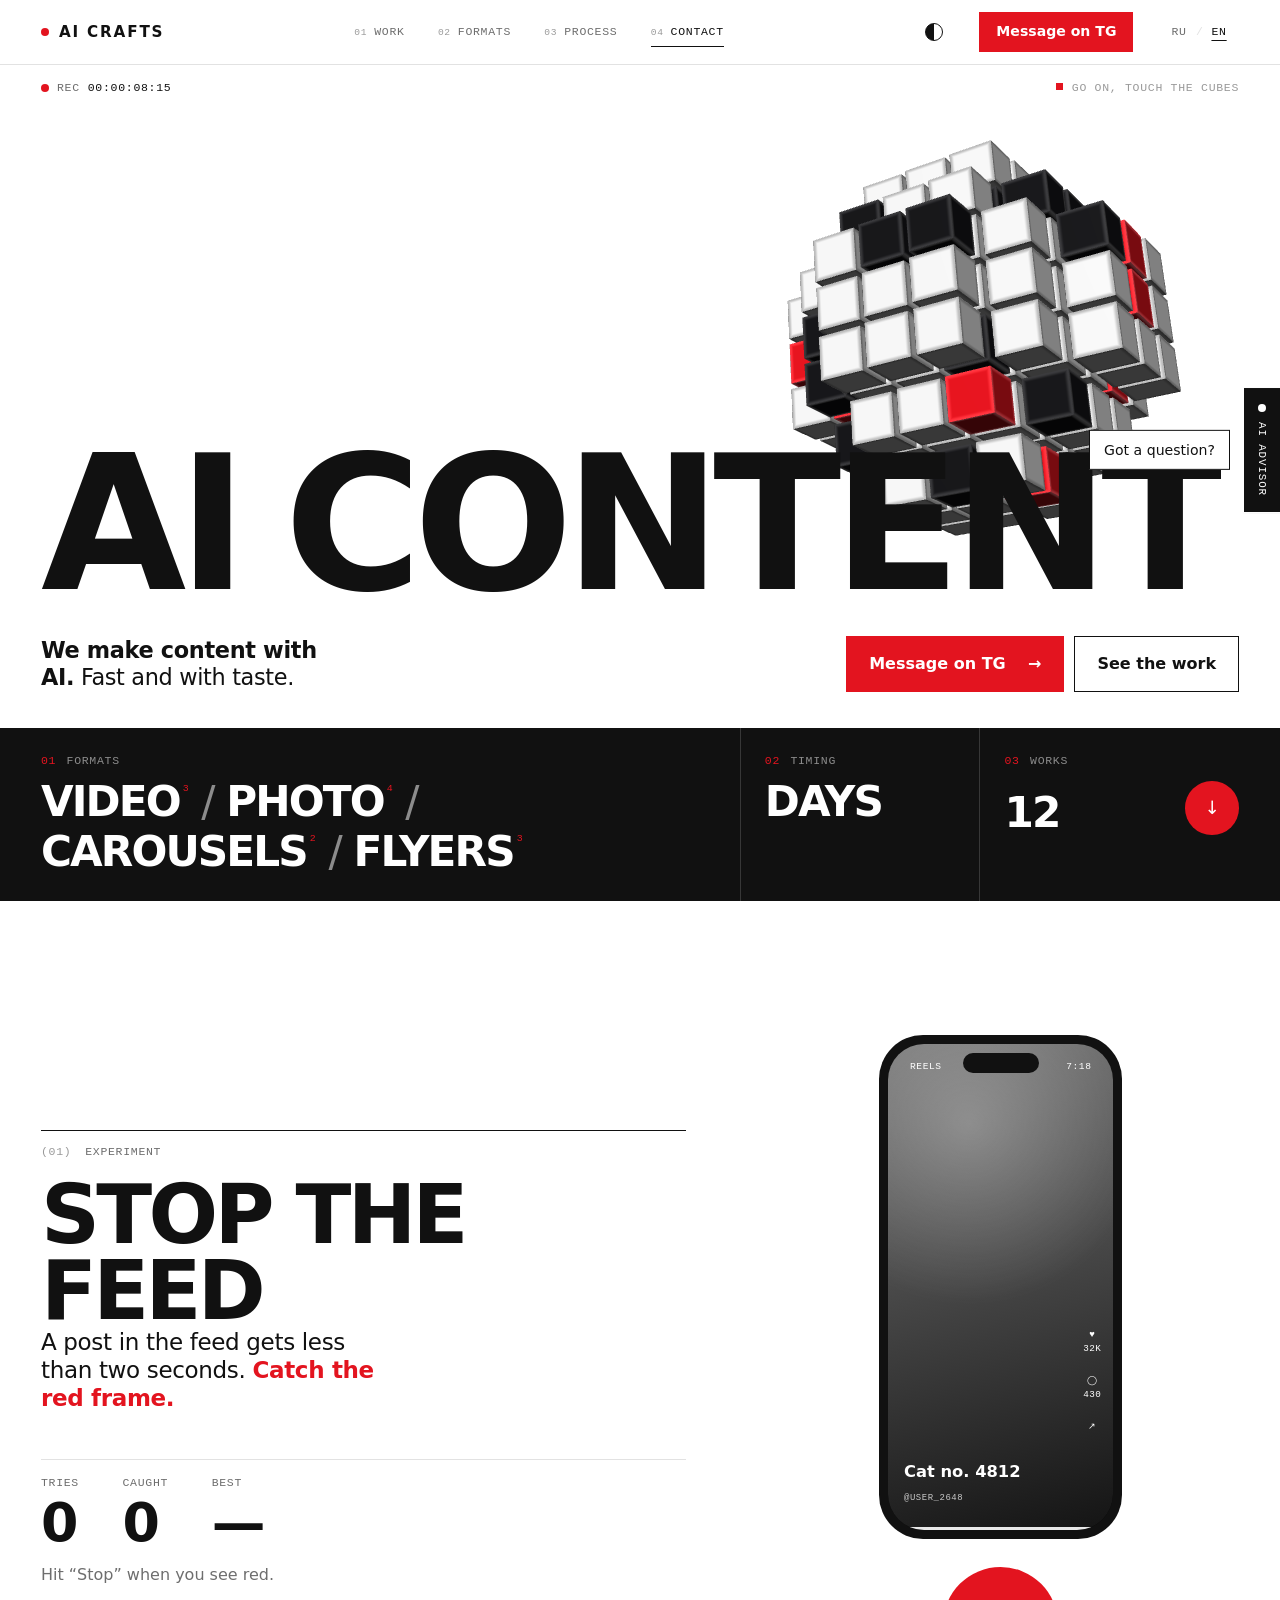
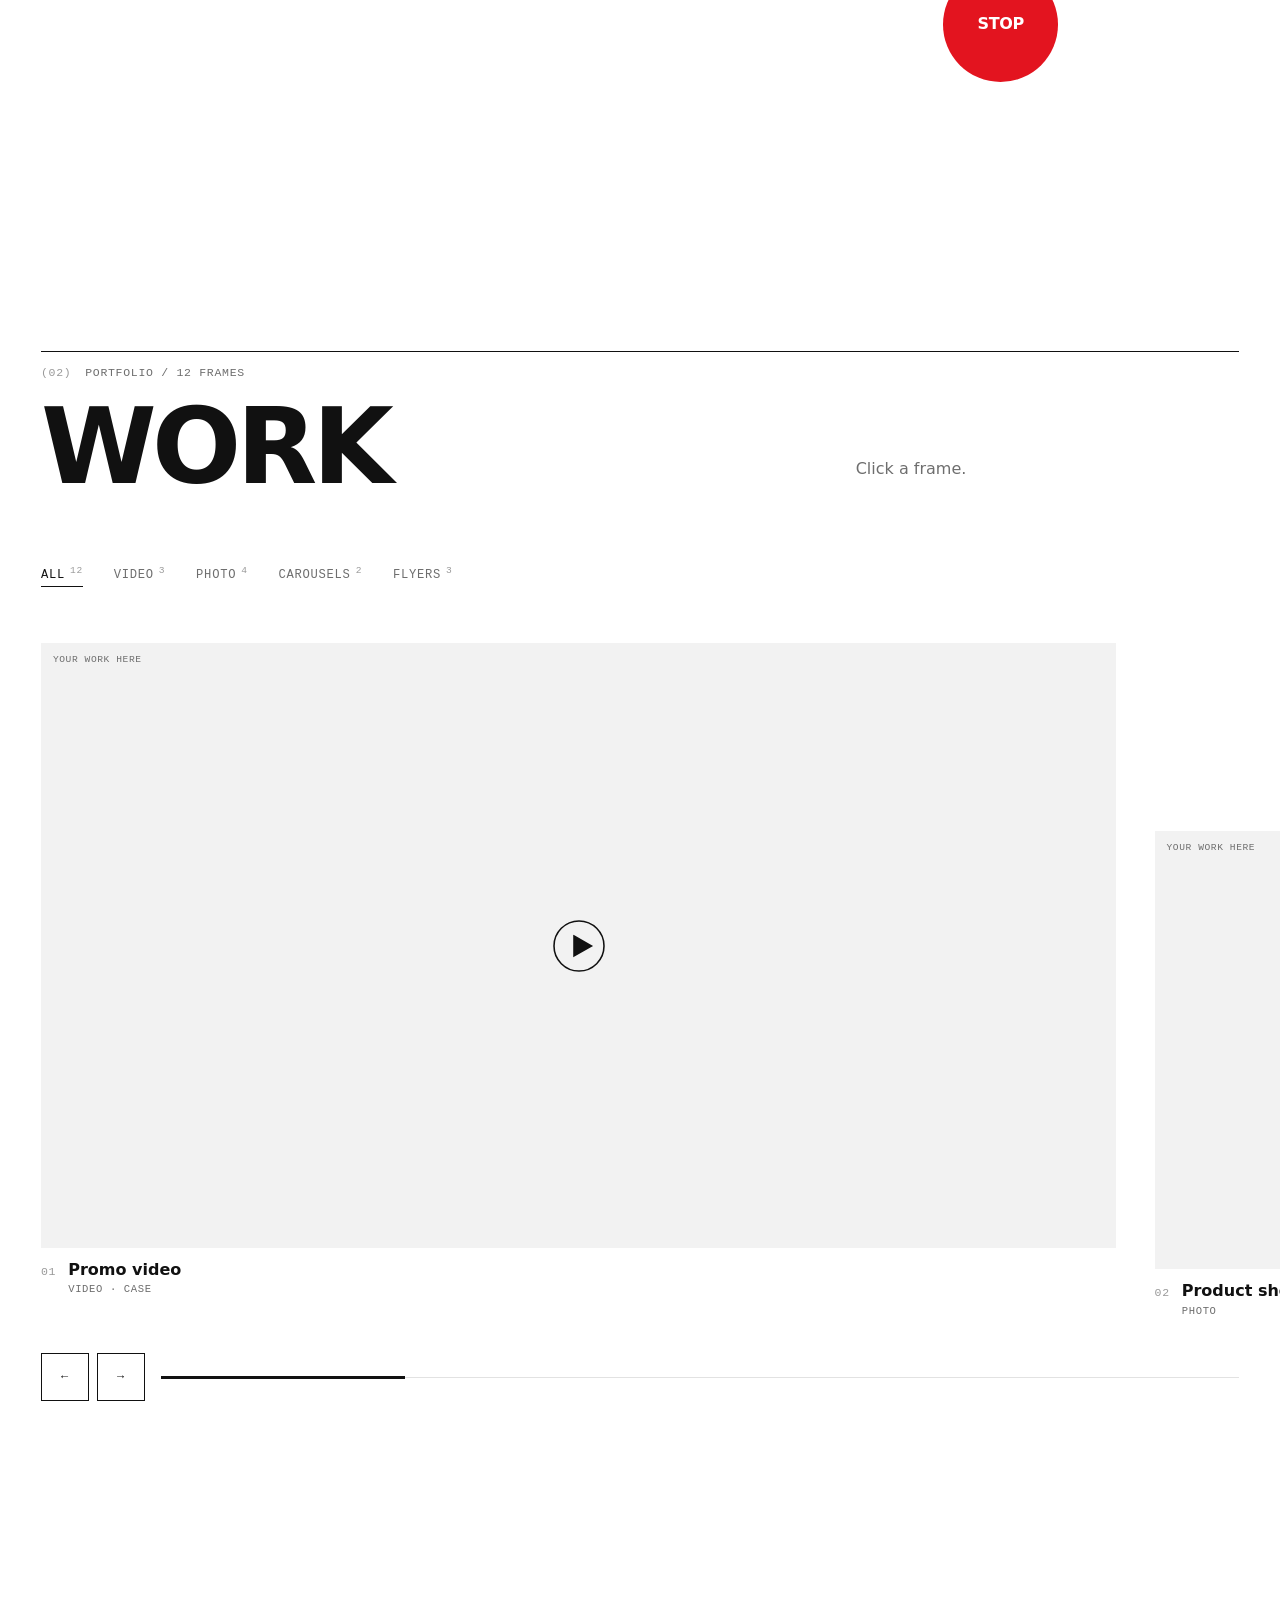
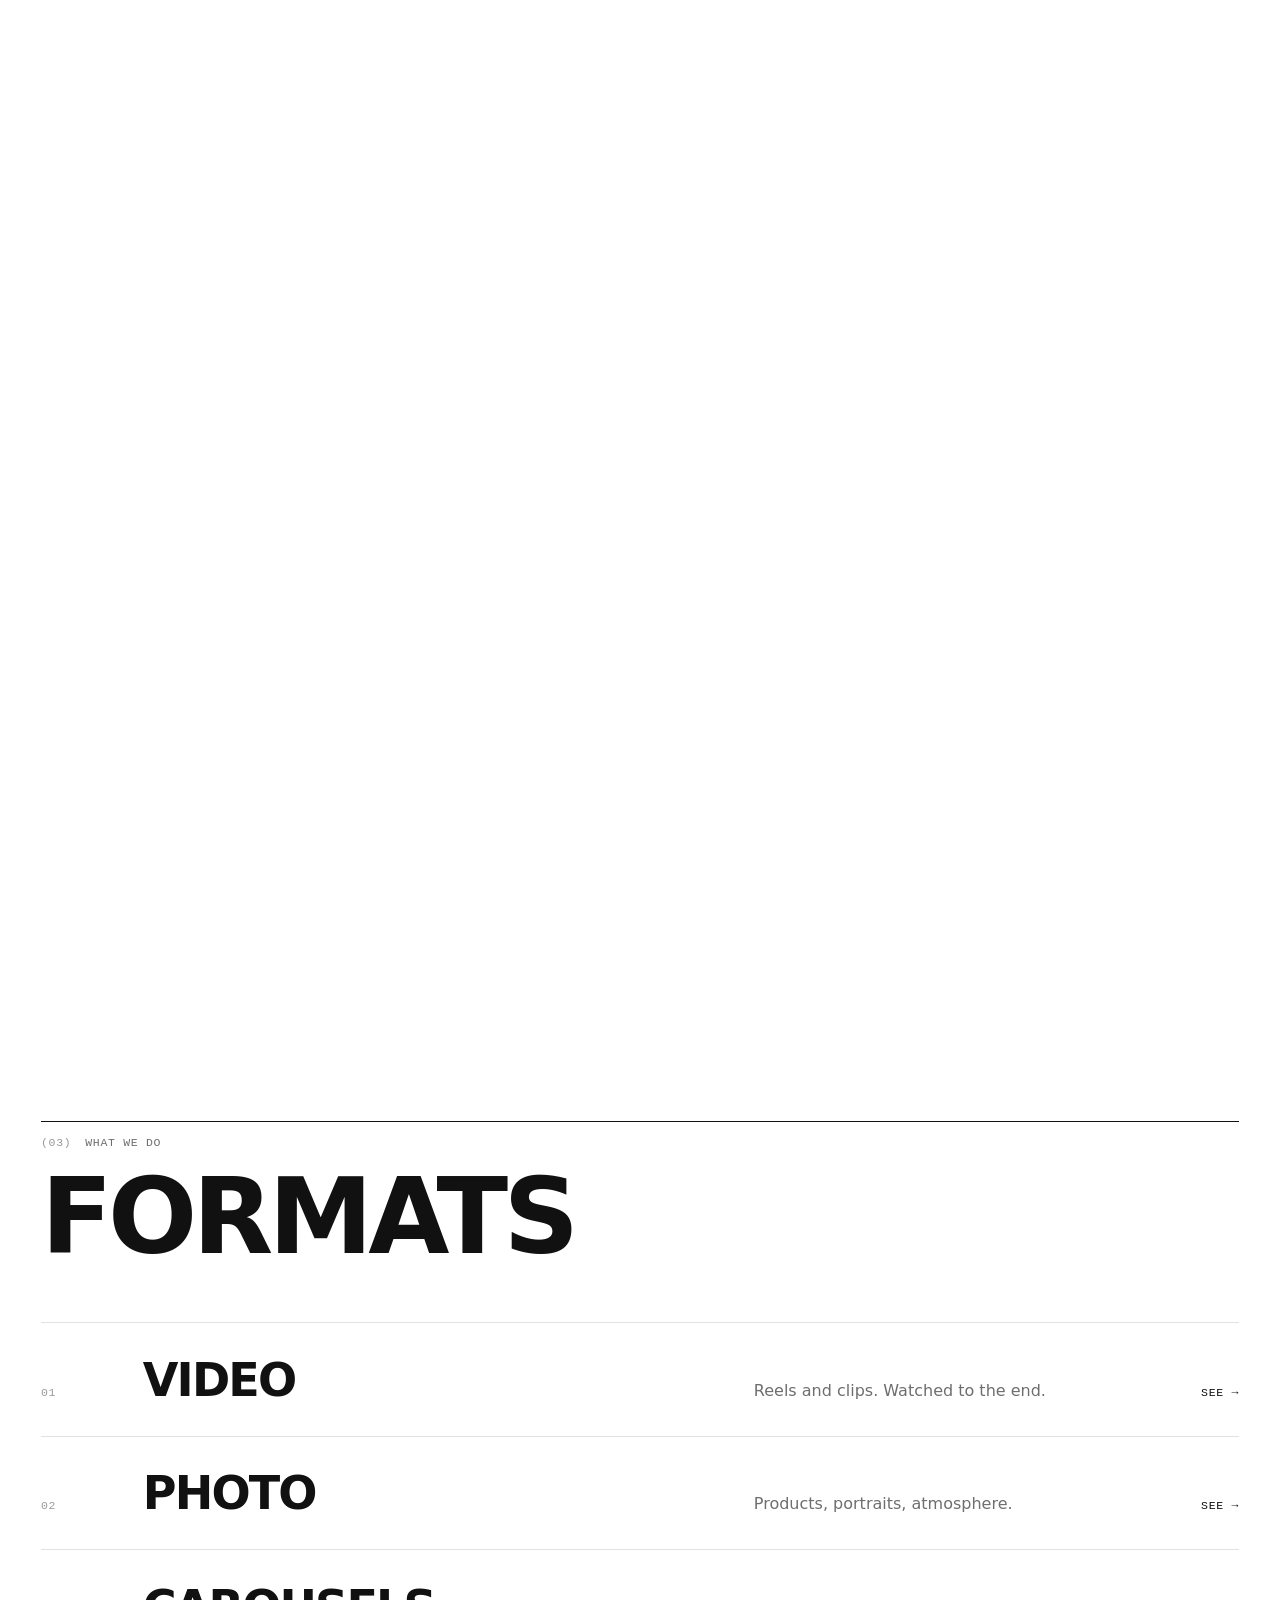
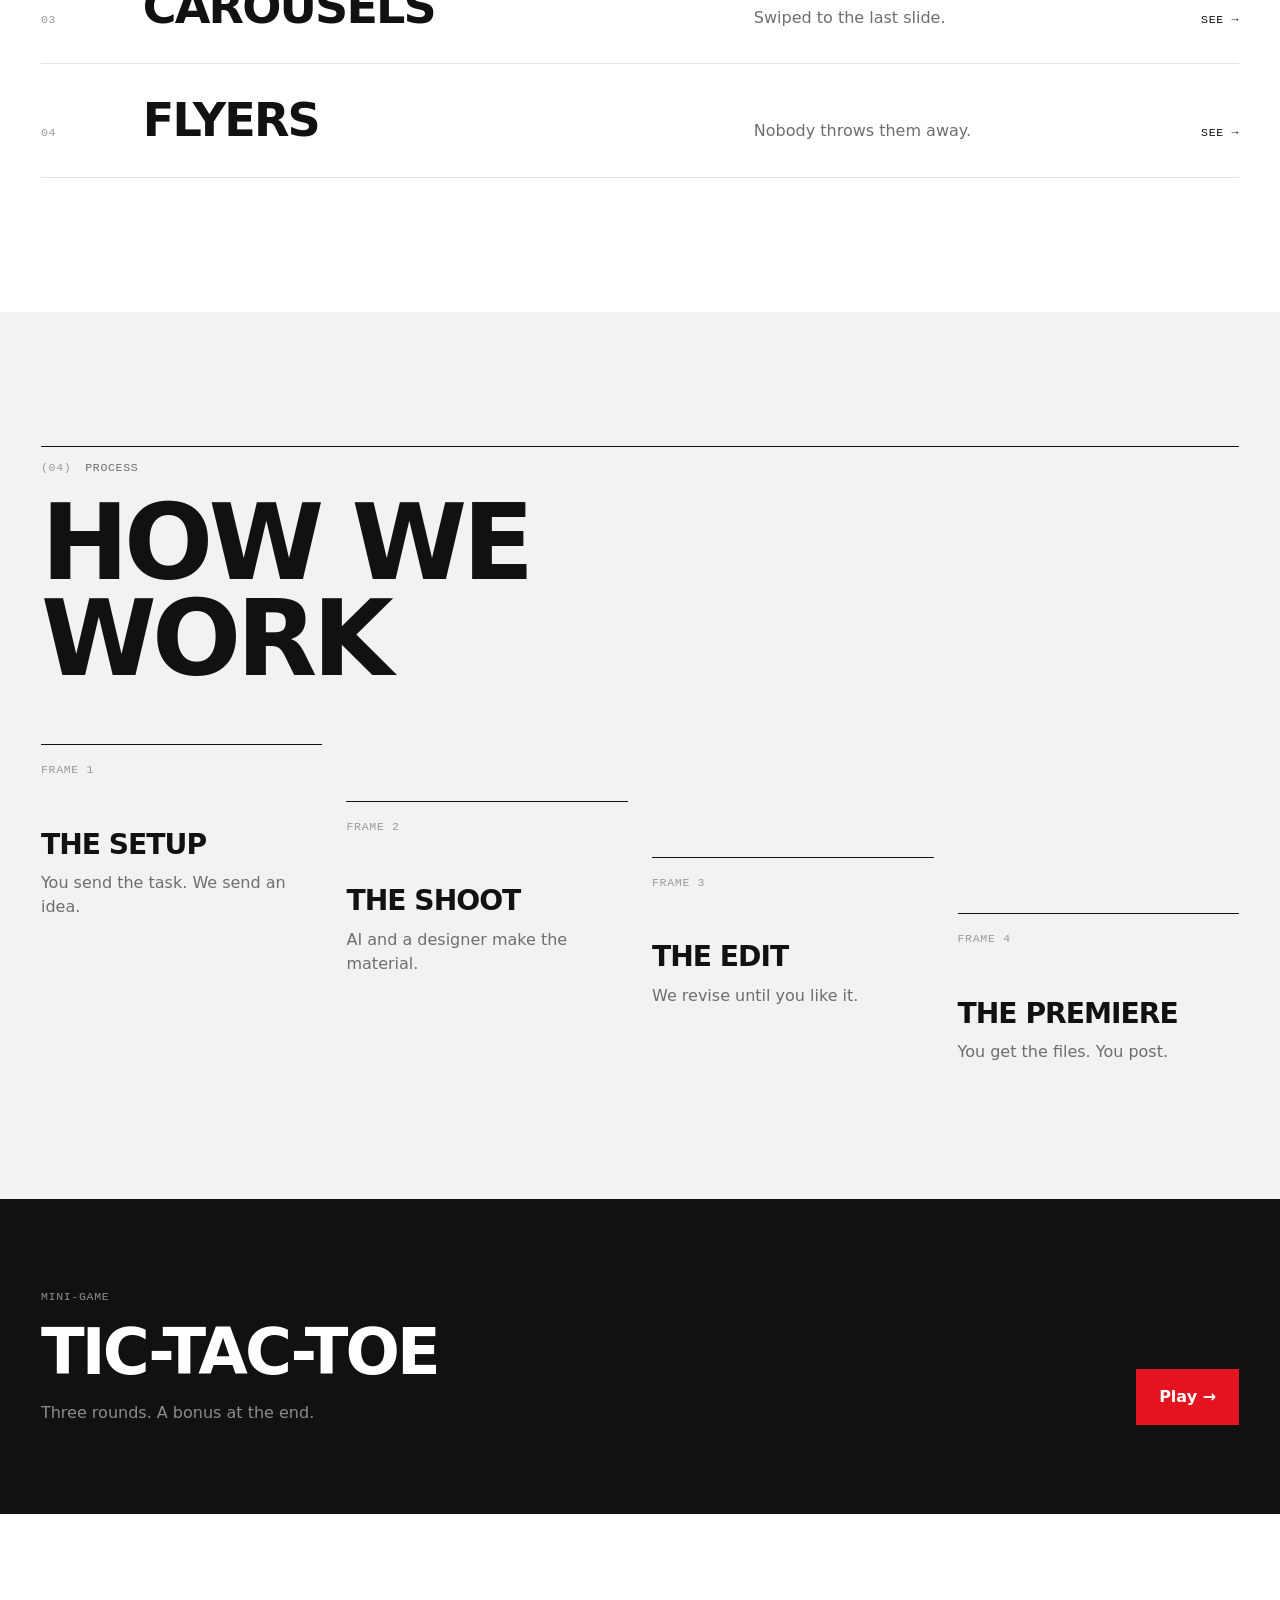
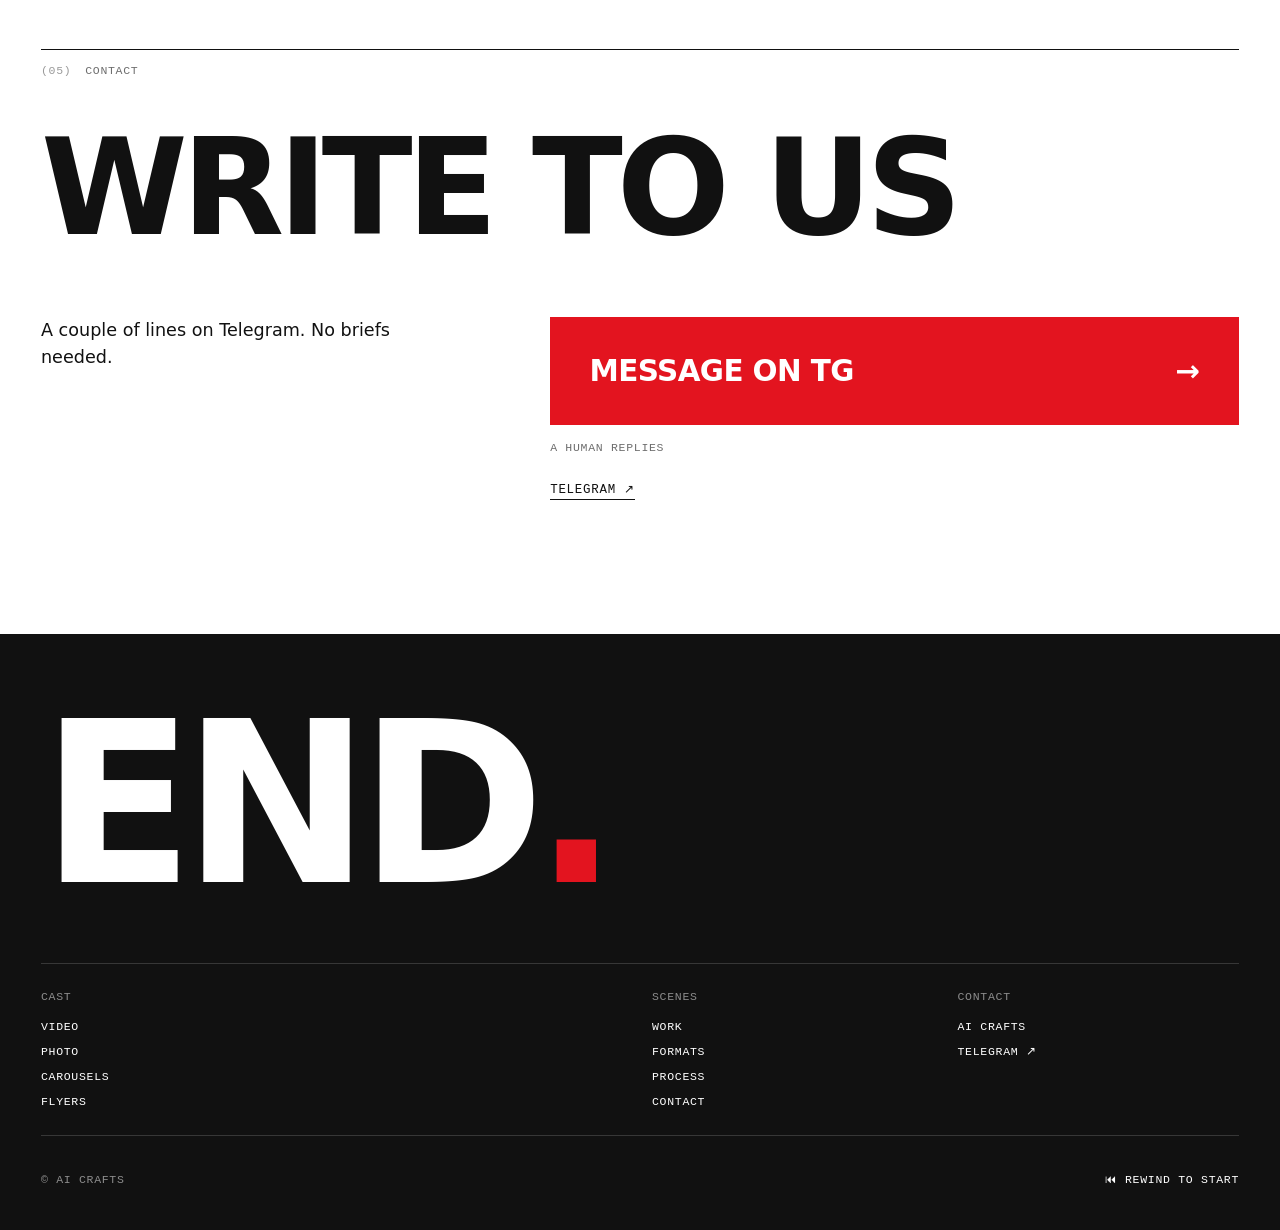
==== index.html @ 92d77f7c "Add files via upload" ====
<!doctype html>
<html lang="ru" data-theme="light">
<head>
<meta charset="utf-8">
<meta name="viewport" content="width=device-width,initial-scale=1,viewport-fit=cover">
<meta name="theme-color" content="#ffffff">
<meta name="build" content="2026-11-20-r33-ice">
<title>AI CRAFTS — ИИ-контент</title>
<meta name="description" content="Видео, фото, карусели и флаеры с помощью ИИ. За дни.">
<meta property="og:title" content="AI CRAFTS — ИИ-контент">
<meta property="og:description" content="Видео, фото, карусели и флаеры с помощью ИИ. За дни.">
<meta property="og:type" content="website">
<meta property="og:image" content="/og.png">
<meta property="og:image:width" content="1200">
<meta property="og:image:height" content="630">
<meta name="twitter:card" content="summary_large_image">
<link rel="icon" href="favicon.svg" type="image/svg+xml">
<link rel="preload" href="fonts/unbounded-cyrillic-wght-normal.woff2" as="font" type="font/woff2" crossorigin>
<link rel="preload" href="fonts/onest-cyrillic-wght-normal.woff2" as="font" type="font/woff2" crossorigin>
<link rel="stylesheet" href="css/fonts.css">
<link rel="stylesheet" href="css/site.css">
<noscript><link rel="stylesheet" href="css/noscript.css"></noscript>
<script src="js/theme.js"></script>
<script src="js/preloader.js" defer></script>
</head>
<body>
<div id="pre" role="status" aria-live="polite" aria-label="Загрузка сайта" data-i18n-attr="aria-label:pre.aria">
  <p class="pre-w" id="pre-w" aria-hidden="true">AI</p>
  <div class="pre-bot mono" aria-hidden="true"><span class="pre-logo"><i></i>AI CRAFTS</span><span class="pre-n"><b id="pre-num">0</b>%</span></div>
  <div class="pre-bar" aria-hidden="true"><i id="pre-fill"></i></div>
</div>
<header class="hdr">
  <div class="wrap">
    <a class="logo" href="#top" aria-label="AI CRAFTS, в начало страницы" data-i18n-attr="aria-label:logo.aria"><i aria-hidden="true"></i>AI CRAFTS</a>
    <nav class="nav" aria-label="Разделы" data-i18n-attr="aria-label:nav.aria">
      <a href="#works" data-i18n="nav.works">Работы</a>
      <a href="#formats" data-i18n="nav.formats">Форматы</a><a href="#sites" data-sites hidden data-i18n="nav.sites">Сайты</a>
      <a href="#process" data-i18n="nav.process">Процесс</a>
      <a href="#contact" data-i18n="nav.contact">Заявка</a>
    </nav>
    <button class="theme-btn" type="button" data-theme-toggle aria-pressed="false" aria-label="Тёмная тема" data-i18n-attr="aria-label:theme.aria"><i aria-hidden="true"></i></button>
    <a class="btn sm" href="#contact" data-tg data-i18n="cta.tg">Написать в ТГ</a>
    <div class="lang" role="group" aria-label="Язык" data-i18n-attr="aria-label:lang.aria"><button type="button" data-lang="ru" aria-pressed="true">RU</button><button type="button" data-lang="en" aria-pressed="false">EN</button></div>
    <button class="menu-btn" id="menu-btn" type="button" aria-expanded="false" aria-controls="menu" aria-label="Меню" data-i18n-attr="aria-label:menu.open"><span class="burger" aria-hidden="true"><i></i><i></i><i></i></span></button>
  </div>
  <div class="menu" id="menu" hidden>
    <div class="wrap">
      <a href="#works" data-i18n="nav.works">Работы</a>
      <a href="#formats" data-i18n="nav.formats">Форматы</a><a href="#sites" data-sites hidden data-i18n="nav.sites">Сайты</a>
      <a href="#process" data-i18n="nav.process">Процесс</a>
      <a href="#contact" data-i18n="nav.contact">Заявка</a>
      <button class="menu-theme" type="button" data-theme-toggle aria-pressed="false"><span data-i18n="theme.label">Тема</span><span class="mono"><b data-i18n="theme.light">Светлая</b><b data-i18n="theme.dark">Тёмная</b></span></button>
      <a class="btn menu-cta" href="#contact" data-tg data-i18n="cta.tgArrow">Написать в ТГ →</a>
    </div>
  </div>
</header>

<main id="top">
  <section class="hero" aria-labelledby="wm">
    <canvas class="hero-gl" id="hero3d" aria-hidden="true"></canvas>
    <div class="hero-fb" aria-hidden="true">
      <svg viewBox="0 0 400 520" fill="none">
        <path class="fb-head" d="M200 30c-92 0-150 70-150 170 0 70 18 120 44 160 24 38 60 62 106 62s82-24 106-62c26-40 44-90 44-160 0-100-58-170-150-170Z"/>
        <path class="fb-neck" d="M140 400v120h120V400"/>
        <path class="fb-mask" d="M54 200c0-22 40-34 82-34 30 0 44 12 64 12s34-12 64-12c42 0 82 12 82 34 0 34-26 64-66 64-34 0-50-26-80-26s-46 26-80 26c-40 0-66-30-66-64Z"/>
        <ellipse class="fb-eye" cx="140" cy="210" rx="26" ry="14"/><ellipse class="fb-eye" cx="260" cy="210" rx="26" ry="14"/>
        <path class="fb-line" d="M200 250v60l-14 10M174 360c16 8 36 8 52 0"/>
      </svg>
    </div>
    <div class="wrap hero-in">
      <div class="hero-meta mono" aria-hidden="true">
        <span class="rec"><i></i>REC <span id="tc">00:00:00:00</span></span>
        <span class="cubes-hint" id="cubes-hint" hidden data-i18n="hero.play">Кубики можно трогать</span>
      </div>
      <div class="hx-title" id="hx-title">
        <h1 class="wordmark" id="wm"><span data-i18n="hero.wm">ИИ КОНТЕНТ</span><span class="sr" data-i18n="hero.sr"> — AI CRAFTS, студия видео, фото, каруселей и флаеров</span></h1>
      </div>
      <div class="hero-row">
        <div class="lead-box">
          <p class="lead" data-i18n-html="hero.lead"><b>Делаем контент с ИИ.</b> Быстро и со вкусом.</p>
        </div>
        <div class="hero-side">
          <div class="cta-row">
            <a class="btn" href="#contact" data-tg><span data-i18n="cta.tg">Написать в ТГ</span><span class="arr" aria-hidden="true">→</span></a>
            <a class="btn ghost" href="#works"><span data-i18n="hero.works">Смотреть работы</span></a>
          </div>
        </div>
      </div>
    </div>
    <div class="slate">
      <div class="wrap slate-in">
        <div class="slate-c slate-fc"><p class="mono slate-k" data-i18n="slate.formats">Форматы</p><p class="slate-f" id="slate-f"></p></div>
        <div class="slate-c"><p class="mono slate-k" data-i18n="slate.time">Срок</p><p class="slate-big" data-i18n="slate.timev">Дни</p></div>
        <a class="slate-c slate-go" href="#works"><span class="mono slate-k" data-i18n="slate.works">Работы</span><span class="slate-big"><b id="slate-n">·</b></span><span class="slate-arr" aria-hidden="true">↓</span></a>
      </div>
    </div>
  </section>

  <section class="sec stop-sec" id="stop" aria-labelledby="stop-h">
    <div class="wrap stop-in">
      <div class="stop-txt">
        <p class="eyebrow mono"><span class="sec-n" aria-hidden="true"></span><span data-i18n="stop.eyebrow">Эксперимент</span></p>
        <h2 id="stop-h" data-rv><span data-i18n="stop.title">Остановите ленту</span></h2>
        <p class="stop-lead" data-i18n-html="stop.lead">На один пост в ленте уходит меньше двух секунд. <b>Поймайте красный кадр.</b></p>
        <dl class="stop-stats mono">
          <div><dt data-i18n="stop.tries">Попыток</dt><dd id="st-tries">0</dd></div>
          <div><dt data-i18n="stop.hits">Поймано</dt><dd id="st-hits">0</dd></div>
          <div><dt data-i18n="stop.best">Рекорд</dt><dd id="st-best">—</dd></div>
        </dl>
        <p class="stop-msg" id="st-msg" aria-live="polite" data-i18n="stop.hint">Жмите «Стоп», когда увидите красный.</p>
        <a class="btn stop-cta" id="st-cta" href="#contact" data-tg hidden><span data-i18n="stop.cta">Хочу такой кадр</span><span class="arr" aria-hidden="true">→</span></a>
      </div>
      <div class="stop-stage">
        <div class="phone" id="st-phone">
          <div class="ph-scr">
            <div class="ph-top mono"><span>Reels</span><span id="st-clock">9:41</span></div>
            <div class="feed" id="st-feed" aria-hidden="true"></div>
            <div class="ph-res" id="st-res" aria-hidden="true"></div>
          </div>
        </div>
        <button class="stop-btn" id="st-btn" type="button"><span data-i18n="stop.btn">Стоп</span></button>
      </div>
    </div>
  </section>

  <section class="reel-sec" id="reel-sec" hidden>
    <div class="wrap">
      <figure class="reel" id="reel" aria-label="Шоурил студии" data-i18n-attr="aria-label:reel.aria">
        <i class="cm tl"></i><i class="cm tr"></i><i class="cm bl"></i><i class="cm br"></i>
      </figure>
    </div>
  </section>

  <section class="sec" id="works" aria-labelledby="works-h">
    <div class="wrap">
      <div class="sec-head">
        <p class="eyebrow mono"><span class="sec-n" aria-hidden="true"></span><span id="works-count">Портфолио</span></p>
        <h2 id="works-h" data-rv><span data-i18n="nav.works">Работы</span></h2>
        <p class="hint" data-i18n="works.hint">Нажмите на кадр.</p>
      </div>
      <div class="filters" id="filters" role="group" aria-label="Фильтр по формату" data-i18n-attr="aria-label:filters.aria"></div>
      <div class="rail-pin" id="rail-pin"><div class="rail-stick">
        <ul class="works" id="works-list"></ul>
        <div class="rail-ctl" id="rail-ctl">
          <button class="ib" id="rail-prev" type="button" aria-label="Назад" data-i18n-attr="aria-label:rail.prev">←</button>
          <div class="rail-bar" aria-hidden="true"><i id="rail-i"></i></div>
          <button class="ib" id="rail-next" type="button" aria-label="Вперёд" data-i18n-attr="aria-label:rail.next">→</button>
        </div>
      </div></div>
    </div>
  </section>

  <section class="sec" id="formats" aria-labelledby="fmt-h">
    <div class="wrap">
      <div class="sec-head">
        <p class="eyebrow mono"><span class="sec-n" aria-hidden="true"></span><span data-i18n="fmt.eyebrow">Что делаем</span></p>
        <h2 id="fmt-h" data-rv><span data-i18n="nav.formats">Форматы</span></h2>
      </div>
      <ul class="fmt" id="fmt-list">
        <li><a href="#works" data-filter="video"><span class="fmt-name" data-i18n="fmt.video.name">Видео</span><span class="fmt-desc" data-i18n="fmt.video.desc">Reels и ролики. Досматривают до конца.</span><span class="fmt-go mono"><span data-i18n="fmt.go">Смотреть →</span></span></a></li>
        <li><a href="#works" data-filter="photo"><span class="fmt-name" data-i18n="fmt.photo.name">Фото</span><span class="fmt-desc" data-i18n="fmt.photo.desc">Предметка, портреты, атмосфера.</span><span class="fmt-go mono"><span data-i18n="fmt.go">Смотреть →</span></span></a></li>
        <li><a href="#works" data-filter="carousel"><span class="fmt-name" data-i18n="fmt.carousel.name">Карусели</span><span class="fmt-desc" data-i18n="fmt.carousel.desc">Листают до последнего слайда.</span><span class="fmt-go mono"><span data-i18n="fmt.go">Смотреть →</span></span></a></li>
        <li><a href="#works" data-filter="flyer"><span class="fmt-name" data-i18n="fmt.flyer.name">Флаеры</span><span class="fmt-desc" data-i18n="fmt.flyer.desc">Их не выбрасывают.</span><span class="fmt-go mono"><span data-i18n="fmt.go">Смотреть →</span></span></a></li>
      </ul>
    </div>
  </section>

  <section class="sec" id="sites" aria-labelledby="sites-h" hidden>
    <div class="wrap">
      <div class="sec-head">
        <p class="eyebrow mono"><span class="sec-n" aria-hidden="true"></span><span data-i18n="sites.eyebrow">Живые проекты</span></p>
        <h2 id="sites-h" data-rv><span data-i18n="nav.sites">Сайты</span></h2>
        <p class="hint" data-i18n="sites.hint">Сайты под льдом. Стукните три раза.</p>
      </div>
      <ul class="sites" id="sites-list"></ul>
      <span class="sk-cur mono" id="sk-cur" aria-hidden="true">Открыть ↗</span>
    </div>
  </section>

  <section class="sec proc" id="process" aria-labelledby="proc-h">
    <div class="wrap">
      <div class="sec-head">
        <p class="eyebrow mono"><span class="sec-n" aria-hidden="true"></span><span data-i18n="nav.process">Процесс</span></p>
        <h2 id="proc-h" data-rv><span data-i18n="proc.title">Как работаем</span></h2>
      </div>
      <ol class="steps">
        <li class="step"><p class="mono step-n" data-frame="1">Кадр 1</p><h3 data-i18n="proc.1.t">Завязка</h3><p data-i18n="proc.1.d">Вы пишете задачу. Мы предлагаем идею.</p></li>
        <li class="step"><p class="mono step-n" data-frame="2">Кадр 2</p><h3 data-i18n="proc.2.t">Съёмка</h3><p data-i18n="proc.2.d">ИИ и дизайнер делают материал.</p></li>
        <li class="step"><p class="mono step-n" data-frame="3">Кадр 3</p><h3 data-i18n="proc.3.t">Монтаж</h3><p data-i18n="proc.3.d">Правим, пока не понравится.</p></li>
        <li class="step"><p class="mono step-n" data-frame="4">Кадр 4</p><h3 data-i18n="proc.4.t">Премьера</h3><p data-i18n="proc.4.d">Отдаём файлы. Вы публикуете.</p></li>
      </ol>
    </div>
  </section>

  <section class="sec gsec" id="play" aria-labelledby="play-h">
    <div class="wrap">
      <div class="gcta">
        <div>
          <p class="eyebrow mono" data-i18n="game.teaser.eyebrow">Мини-игра</p>
          <h2 id="play-h" data-i18n="game.teaser.title">Крестики-нолики</h2>
          <p class="hint" data-i18n="game.teaser.text">Три партии. В конце бонус.</p>
        </div>
        <button class="btn" type="button" data-game data-i18n="game.start">Играть →</button>
      </div>
    </div>
  </section>

  <section class="sec contact-sec" id="contact" aria-labelledby="contact-h">
    <div class="wrap">
      <p class="eyebrow mono"><span class="sec-n" aria-hidden="true"></span><span data-i18n="nav.contact">Контакты</span></p>
      <h2 class="contact-h" id="contact-h" data-rv><span data-i18n="contact.title">Напишите</span></h2>
      <div class="contact-row">
        <p class="hint" data-i18n="contact.hint">Пара строк в Telegram. Брифы не нужны.</p>
        <div class="contact-cta">
          <a class="btn big" href="#" data-tg><span data-i18n="cta.tg">Написать в ТГ</span><span class="arr" aria-hidden="true">→</span></a>
          <p class="mono contact-note" data-i18n="contact.note">Отвечает человек</p>
          <ul class="links" id="links"></ul>
        </div>
      </div>
    </div>
  </section>
</main>

<footer class="ftr">
  <div class="wrap ftr-in">
    <p class="end" aria-hidden="true"><span class="end-t" data-i18n="footer.end">КОНЕЦ</span><span>.</span></p>
    <div class="credits mono">
      <div><h3 data-i18n="footer.cast">В ролях</h3><ul><li data-i18n="chip.video">Видео</li><li data-i18n="chip.photo">Фото</li><li data-i18n="chip.carousel">Карусели</li><li data-i18n="chip.flyer">Флаеры</li></ul></div>
      <div><h3 data-i18n="footer.scenes">Сцены</h3><ul><li><a href="#works" data-i18n="nav.works">Работы</a></li><li><a href="#formats" data-i18n="nav.formats">Форматы</a></li><li data-sites hidden><a href="#sites" data-i18n="nav.sites">Сайты</a></li><li><a href="#process" data-i18n="nav.process">Процесс</a></li><li><a href="#contact" data-i18n="nav.contact">Заявка</a></li></ul></div>
      <div><h3 data-i18n="footer.contact">Связаться</h3><ul id="ftr-links"><li>AI CRAFTS</li></ul></div>
    </div>
    <div class="ftr-bar mono">
      <span>© AI CRAFTS</span>
      <a class="rewind" href="#top" data-i18n="footer.rewind">⏮ Перемотать в начало</a>
    </div>
  </div>
</footer>

<button class="chat-fab" id="chat-fab" type="button" aria-label="Открыть ИИ-консультанта" data-i18n-attr="aria-label:chat.fab" aria-expanded="false" aria-controls="chat"><i aria-hidden="true"></i><span data-i18n="chat.cap">ИИ-консультант</span></button>
<div class="chat-tip" id="chat-tip" aria-hidden="true"></div>
<section class="chat" id="chat" role="dialog" aria-label="ИИ-консультант AI CRAFTS" data-i18n-attr="aria-label:chat.aria">
  <div class="chat-hd">
    <div>
      <p class="mono chat-st"><span class="rec"><i></i></span><span data-i18n="chat.status">Консультант · онлайн</span></p>
      <p class="chat-ttl" data-i18n="chat.cap">ИИ-консультант</p>
    </div>
    <button class="ib chat-x" id="chat-x" type="button" aria-label="Закрыть чат" data-i18n-attr="aria-label:chat.close">✕</button>
  </div>
  <div class="chat-log" id="chat-log" role="log" aria-live="polite"></div>
  <div class="chat-chips" id="chat-chips"></div>
  <form class="chat-form" id="chat-form" autocomplete="off">
    <input id="chat-in" type="text" maxlength="600" placeholder="Ваш вопрос" aria-label="Ваше сообщение" data-i18n-attr="placeholder:chat.ph;aria-label:chat.msg">
    <button type="submit" aria-label="Отправить" data-i18n-attr="aria-label:chat.send">→</button>
  </form>
  <p class="chat-note" data-i18n="chat.note">Отвечает ИИ. Может ошибаться.</p>
</section>

<div class="tgbar" id="tgbar">
  <a href="#contact" data-tg tabindex="-1" aria-label="Написать в Telegram" data-i18n-attr="aria-label:tg.aria">
    <span class="rec mono"><span data-i18n="tg.idea">Есть идея?</span></span>
    <span class="go" data-i18n="cta.tgArrow">Написать в ТГ →</span>
  </a>
</div>

<dialog id="lb" tabindex="-1" aria-label="Просмотр работы" data-i18n-attr="aria-label:lb.aria">
  <div class="lb-bar"><span class="mono" id="lb-meta"></span><button class="ib" id="lb-close" type="button" aria-label="Закрыть" data-i18n-attr="aria-label:lb.closeAria" data-i18n="lb.close">Закрыть ✕</button></div>
  <div class="lb-stage" id="lb-stage"></div>
  <div class="lb-side">
    <p class="lb-num" aria-hidden="true"><b id="lb-n"></b><span id="lb-of"></span></p>
    <p class="lb-title" id="lb-title"></p>
    <p class="mono lb-type" id="lb-type"></p>
    <button class="btn sm" id="lb-case" type="button" hidden data-i18n="case.open">Кейс →</button>
    <div class="lb-strip" id="lb-strip" role="group" aria-label="Все работы" data-i18n-attr="aria-label:lb.strip"></div>
    <div class="lb-nav">
      <button class="ib" id="lb-prev" type="button" aria-label="Предыдущая работа" data-i18n-attr="aria-label:lb.prev">←</button>
      <button class="ib" id="lb-next" type="button" aria-label="Следующая работа" data-i18n-attr="aria-label:lb.next">→</button>
    </div>
  </div>
</dialog>

<dialog id="game" tabindex="-1" aria-label="Мини-игра «Крестики-нолики»" data-i18n-attr="aria-label:game.aria">
  <div class="g-bar"><span class="mono" id="g-step"></span><button class="ib" id="g-close" type="button" aria-label="Закрыть" data-i18n-attr="aria-label:lb.closeAria" data-i18n="lb.close">Закрыть ✕</button></div>
  <div class="g-body" id="g-body"></div>
</dialog>

<dialog id="case" aria-labelledby="case-t">
  <button class="ib" id="case-close" type="button" aria-label="Закрыть" data-i18n-attr="aria-label:lb.closeAria" data-i18n="lb.close">Закрыть ✕</button>
  <article class="case" id="case-body"></article>
</dialog>

<dialog id="exit" class="pop" aria-labelledby="exit-t">
  <div class="pop-in">
    <div class="pop-col">
      <p class="mono pop-tag" data-i18n="exit.tag">Стоп-кадр</p>
      <h3 id="exit-t" data-i18n="exit.title">Уже уходите?</h3>
      <p class="pop-text" data-i18n="exit.text">Напишите пару слов в Telegram.</p>
      <div class="pop-row">
        <a class="btn" href="#contact" data-tg><span data-i18n="cta.tg">Написать в ТГ</span><span class="arr" aria-hidden="true">→</span></a>
        <button class="btn ghost" type="button" id="exit-yes" data-i18n="exit.yes">Сыграть за бонус</button>
      </div>
    </div>
    <div class="pop-reel" id="exit-reel" hidden></div>
  </div>
  <button class="ib" type="button" id="exit-no" aria-label="Закрыть" data-i18n-attr="aria-label:lb.closeAria" data-i18n="lb.close">Закрыть ✕</button>
</dialog>

<script src="config.js" defer></script>
<script src="js/i18n.js" defer></script>
<script src="js/cubes3d.js" defer></script>
<script src="js/hero3d.js" defer></script>
<script src="js/site.js" defer></script>
<script src="js/game.js" defer></script>
<script src="js/stop.js" defer></script>

</body>
</html>
---- css/fonts.css ----
/* Шрифты лежат в /fonts. Скачайте их командой: node scripts/get-fonts.mjs */
@font-face{font-family:'Unbounded';font-style:normal;font-weight:200 900;font-display:swap;src:url(../fonts/unbounded-cyrillic-wght-normal.woff2) format('woff2');unicode-range:U+0301,U+0400-045F,U+0490-0491,U+04B0-04B1,U+2116}
@font-face{font-family:'Unbounded';font-style:normal;font-weight:200 900;font-display:swap;src:url(../fonts/unbounded-latin-wght-normal.woff2) format('woff2');unicode-range:U+0000-00FF,U+0131,U+0152-0153,U+02BB-02BC,U+02C6,U+02DA,U+02DC,U+2000-206F,U+20AC,U+2122,U+2191,U+2193,U+2212,U+2215,U+FEFF,U+FFFD}
@font-face{font-family:'Onest';font-style:normal;font-weight:100 900;font-display:swap;src:url(../fonts/onest-cyrillic-wght-normal.woff2) format('woff2');unicode-range:U+0301,U+0400-045F,U+0490-0491,U+04B0-04B1,U+2116}
@font-face{font-family:'Onest';font-style:normal;font-weight:100 900;font-display:swap;src:url(../fonts/onest-latin-wght-normal.woff2) format('woff2');unicode-range:U+0000-00FF,U+0131,U+0152-0153,U+02BB-02BC,U+02C6,U+02DA,U+02DC,U+2000-206F,U+20AC,U+2122,U+2191,U+2193,U+2212,U+2215,U+FEFF,U+FFFD}
@font-face{font-family:'JetBrains Mono';font-style:normal;font-weight:100 800;font-display:swap;src:url(../fonts/jetbrains-mono-cyrillic-wght-normal.woff2) format('woff2');unicode-range:U+0301,U+0400-045F,U+0490-0491,U+04B0-04B1,U+2116}
@font-face{font-family:'JetBrains Mono';font-style:normal;font-weight:100 800;font-display:swap;src:url(../fonts/jetbrains-mono-latin-wght-normal.woff2) format('woff2');unicode-range:U+0000-00FF,U+0131,U+0152-0153,U+02BB-02BC,U+02C6,U+02DA,U+02DC,U+2000-206F,U+20AC,U+2122,U+2191,U+2193,U+2212,U+2215,U+FEFF,U+FFFD}
---- css/site.css ----
/* AI CRAFTS · r26
   Арт-дирекшн: белый лист, чёрная типографика, оттенки серого, красный акцент и один 3D-объект (голова в красных очках).
   Углы прямые, тени не используются, движение только через transform / opacity / clip-path. */

:root{
  color-scheme:light;
  --paper:#ffffff; --paper-2:#f2f2f2; --ink:#111111; --muted:#6e6e6e; --line:rgba(17,17,17,.12);
  /* один акцент — красный, как очки у головы на главном экране */
  --red:#e3141f; --on-red:#ffffff; --red-ink:#9a9a9a; --on-dark:#ffffff; --dim:#8c8c8c; --dark-line:rgba(255,255,255,.16);
  --red-on-dark:#b5b5b5; --ok:#111111; --veil:rgba(17,17,17,.5);
  --font-display:'Unbounded','Arial Black','Segoe UI Black',system-ui,sans-serif;
  --font-body:'Onest',system-ui,-apple-system,'Segoe UI',Roboto,Arial,sans-serif;
  --font-mono:'JetBrains Mono',ui-monospace,SFMono-Regular,Menlo,Consolas,monospace;
  --gutter:clamp(16px,3.2vw,44px);
  --max:1440px;
  --edge:max(var(--gutter),calc((100vw - var(--max)) / 2 + var(--gutter)));
  --hdr:64px;
  --ease:cubic-bezier(.2,.7,.2,1);
  --ease-io:cubic-bezier(.76,0,.24,1);
}
/* тёмная тема: бумага и чернила меняются местами, тёмные блоки становятся светлыми */
:root[data-theme="dark"]{
  color-scheme:dark;
  --paper:#111111; --paper-2:#1c1c1c; --ink:#f2f2f2; --muted:#9a9a9a; --line:rgba(242,242,242,.14);
  --red:#ff2a35; --on-red:#ffffff; --red-ink:#6e6e6e; --on-dark:#111111; --dim:#6e6e6e; --dark-line:rgba(17,17,17,.16);
  --red-on-dark:#6e6e6e; --ok:#f2f2f2; --veil:rgba(0,0,0,.7);
}
.theme-vt::view-transition-old(root){animation:none}
.theme-vt::view-transition-new(root){animation:themein .75s var(--ease-io)}
@keyframes themein{from{clip-path:circle(0 at var(--tx,50%) var(--ty,0))}to{clip-path:circle(150vmax at var(--tx,50%) var(--ty,0))}}
*,*::before,*::after{box-sizing:border-box}
html{scroll-behavior:smooth;scroll-padding-top:calc(var(--hdr) + 8px);-webkit-text-size-adjust:100%}
body{margin:0;background:var(--paper);color:var(--ink);font-family:var(--font-body);font-size:1rem;line-height:1.5;-webkit-font-smoothing:antialiased;overflow-x:clip}
body::before{content:"";position:fixed;inset:0 0 auto;height:env(safe-area-inset-top,0px);z-index:25;background:var(--paper)}
img,svg,video{max-width:100%}
a{color:inherit}
button{font:inherit;color:inherit}
h1,h2,h3,p{margin:0}
[hidden]{display:none!important}
:focus-visible{outline:2px solid var(--ink);outline-offset:3px}
::selection{background:var(--ink);color:var(--paper)}
.sr{position:absolute;width:1px;height:1px;overflow:hidden;clip:rect(0 0 0 0);white-space:nowrap}
.mono{font-family:var(--font-mono);font-size:.72rem;font-weight:500;letter-spacing:.06em;text-transform:uppercase}
.wrap{max-width:calc(var(--max) + 2 * var(--gutter));margin-inline:auto;padding-left:max(var(--gutter),env(safe-area-inset-left,0px));padding-right:max(var(--gutter),env(safe-area-inset-right,0px))}
html.lock,html.pre-lock{overflow:hidden}

/* ---------- загрузка: быстрые слова на белом листе ---------- */
#pre{position:fixed;inset:0;z-index:100;display:grid;place-items:center;background:var(--paper);color:var(--ink);clip-path:inset(0);transition:clip-path .75s var(--ease-io)}
#pre.done{clip-path:inset(0 0 100% 0);pointer-events:none}
.pre-w{max-width:94vw;padding:0 var(--gutter);font-family:var(--font-display);font-weight:800;font-size:clamp(2.8rem,12.5vw,11.5rem);line-height:.9;letter-spacing:-.05em;text-transform:uppercase;text-align:center;overflow-wrap:anywhere}
.pre-w.r{color:var(--red)}
.pre-w.fin{animation:prefin .32s var(--ease) both}
@keyframes prefin{from{transform:scale(1.08);opacity:.4}to{transform:none;opacity:1}}
.pre-bot{position:absolute;left:max(var(--gutter),env(safe-area-inset-left,0px));right:max(var(--gutter),env(safe-area-inset-right,0px));bottom:max(clamp(16px,2.6vw,30px),env(safe-area-inset-bottom,0px));display:flex;justify-content:space-between;align-items:center;color:var(--muted)}
.pre-logo{display:inline-flex;align-items:center;gap:10px;color:var(--ink);font-family:var(--font-display);font-weight:800;font-size:.95rem;letter-spacing:.12em}
.pre-logo i{width:8px;height:8px;border-radius:50%;background:var(--red)}
.pre-n b{font-weight:500;color:var(--ink);font-variant-numeric:tabular-nums}
.pre-bar{position:absolute;left:0;right:0;bottom:0;height:3px}
.pre-bar i{display:block;height:100%;background:var(--red);transform:scaleX(0);transform-origin:0 50%}
#pre.done .pre-w,#pre.done .pre-bot{opacity:0;transition:opacity .3s}

/* ---------- шапка ---------- */
.hdr{position:sticky;top:env(safe-area-inset-top,0px);z-index:20;background:var(--paper);border-bottom:1px solid var(--line);counter-reset:nav}
.hdr>.wrap{display:flex;align-items:center;gap:clamp(12px,2vw,28px);min-height:var(--hdr)}
.logo{display:inline-flex;align-items:center;gap:10px;font-family:var(--font-display);font-weight:800;font-size:.95rem;letter-spacing:.12em;text-decoration:none;white-space:nowrap;min-height:44px}
.logo i{width:8px;height:8px;border-radius:50%;background:var(--red)}
.nav{display:none;margin-inline:auto;gap:clamp(18px,2.6vw,40px);align-items:center}
.nav a{counter-increment:nav;position:relative;display:inline-flex;align-items:baseline;gap:7px;padding:12px 0;font-family:var(--font-mono);font-size:.72rem;font-weight:500;letter-spacing:.06em;text-transform:uppercase;text-decoration:none;color:var(--muted);transition:color .2s}
.nav a::before{content:"0" counter(nav);font-size:.6rem;color:var(--red-ink)}
.nav a::after{content:"";position:absolute;left:0;right:0;bottom:6px;height:1px;background:var(--ink);transform:scaleX(0);transform-origin:0 50%;transition:transform .4s var(--ease)}
.nav a:hover,.nav a[aria-current="true"]{color:var(--ink)}
.nav a:hover::after,.nav a[aria-current="true"]::after{transform:scaleX(1)}
.lang{display:inline-flex;margin-left:auto}
.lang button{min-width:40px;min-height:44px;padding:0 6px;background:none;border:0;font-family:var(--font-mono);font-size:.72rem;font-weight:500;letter-spacing:.06em;color:var(--muted);cursor:pointer}
.lang button+button{position:relative}
.lang button+button::before{content:"/";position:absolute;left:-3px;color:var(--line)}
.lang button[aria-pressed="true"]{color:var(--ink);text-decoration:underline;text-underline-offset:5px;text-decoration-thickness:1px}
.lang button:hover{color:var(--ink)}
.hdr .btn{display:none}
.theme-btn{display:none;place-items:center;width:40px;height:44px;padding:0;background:none;border:0;cursor:pointer}
.theme-btn i{display:block;width:18px;height:18px;border-radius:50%;border:1.5px solid var(--ink);background:linear-gradient(90deg,var(--ink) 50%,transparent 50%);transition:transform .6s var(--ease)}
.theme-btn:hover i{transform:rotate(45deg)}
.theme-btn[aria-pressed="true"] i{transform:rotate(180deg)}
.theme-btn[aria-pressed="true"]:hover i{transform:rotate(225deg)}
@media (min-width:380px){.theme-btn{display:grid;margin-left:auto}.theme-btn+.btn+.lang{margin-left:0}}
.menu-theme{display:flex;align-items:center;justify-content:space-between;gap:16px;width:100%;min-height:56px;margin-top:8px;padding:0;background:none;border:0;border-bottom:1px solid var(--line);font-weight:500;cursor:pointer;text-align:left}
.menu-theme b{font-weight:500;color:var(--muted)}
.menu-theme b+b::before{content:" / ";color:var(--line)}
:root:not([data-theme="dark"]) .menu-theme b:first-child,:root[data-theme="dark"] .menu-theme b:last-child{color:var(--ink);text-decoration:underline;text-underline-offset:5px;text-decoration-thickness:1px}
.menu-btn{display:grid;place-items:center;width:44px;height:44px;margin-right:-10px;background:none;border:0;padding:0;cursor:pointer}
.burger{position:relative;display:block;width:24px;height:10px}
.burger i{position:absolute;left:0;right:0;height:2px;background:currentColor;transition:transform .35s var(--ease)}
.burger i:nth-child(1){top:0}.burger i:nth-child(2){display:none}.burger i:nth-child(3){bottom:0}
.menu-btn[aria-expanded="true"] .burger i:nth-child(1){transform:translateY(4px) rotate(45deg)}
.menu-btn[aria-expanded="true"] .burger i:nth-child(3){transform:translateY(-4px) rotate(-45deg)}
/* мобильное меню: отдельный экран с крупной навигацией */
.menu{position:absolute;top:100%;left:0;right:0;height:calc(100dvh - var(--hdr) - env(safe-area-inset-top,0px));overflow-y:auto;overscroll-behavior:contain;background:var(--paper);border-top:1px solid var(--line);counter-reset:mnav}
.menu:not([hidden]){animation:menuin .45s var(--ease)}
@keyframes menuin{from{clip-path:inset(0 0 100% 0)}to{clip-path:inset(0)}}
.menu .wrap{display:flex;flex-direction:column;min-height:100%;padding-block:8px max(20px,env(safe-area-inset-bottom,0px))}
.menu a:not(.btn){counter-increment:mnav;display:flex;align-items:baseline;gap:14px;padding:18px 0;border-bottom:1px solid var(--line);font-family:var(--font-display);font-weight:800;font-size:clamp(1.7rem,9vw,2.6rem);line-height:1;letter-spacing:-.03em;text-transform:uppercase;text-decoration:none}
.menu a:not(.btn)::before{content:"0" counter(mnav);font-family:var(--font-mono);font-weight:500;font-size:.72rem;letter-spacing:.06em;color:var(--red-ink)}
.menu-cta{margin-top:auto}
.menu .menu-cta{margin-top:24px}
@media (min-width:820px){
  .nav{display:flex}.menu-btn,.menu{display:none!important}
  .lang{margin-left:0}
  .hdr .btn{display:inline-flex}
  .theme-btn{margin-left:0}
}

/* ---------- кнопки ---------- */
.btn{position:relative;display:inline-flex;align-items:center;justify-content:space-between;gap:1.4em;min-height:56px;padding:0 22px;background:var(--red);color:var(--on-red);border:1px solid var(--red);border-radius:0;font-family:var(--font-body);font-weight:600;font-size:1rem;line-height:1.1;text-decoration:none;cursor:pointer;transition:background .25s,border-color .25s,color .25s}
.btn .arr{display:inline-block;transition:transform .35s var(--ease)}
.btn:hover{background:transparent;border-color:var(--ink);color:var(--ink)}
.btn:hover .arr{transform:translateX(6px)}
.btn[disabled]{opacity:.6;cursor:progress}
.btn.ghost{background:transparent;color:var(--ink);border-color:var(--ink)}
.btn.ghost:hover{background:var(--ink);color:var(--paper)}
.btn.sm{min-height:40px;padding:0 16px;font-size:.88rem}
.btn.big{min-height:clamp(72px,8.4vw,116px);padding:0 clamp(22px,3vw,44px);font-family:var(--font-display);font-weight:800;font-size:clamp(1.05rem,2.3vw,2rem);letter-spacing:-.02em;text-transform:uppercase}

/* ---------- главный экран ---------- */
.hero{position:relative;isolation:isolate;display:flex;flex-direction:column;min-height:calc(100svh - var(--hdr));overflow:clip}
.hero-gl{position:absolute;top:0;left:0;z-index:1;width:100%;height:calc(100% - var(--sh,0px));pointer-events:none;opacity:0;transition:opacity 1.4s .25s;--gx:.2;--gy:.42;--gs:.8}
.gl-on.go .hero-gl{opacity:1}
/* компьютер: кубики. Положение и размер шара — --cx, --cy, --cs */
.hero-gl{--cx:.52;--cy:.16;--cs:.6}
.hero.cubes-hover{cursor:grab}
.hero.cubes-drag,.hero.cubes-drag *{cursor:grabbing!important;user-select:none}
.cubes-hint{margin-left:auto;color:var(--red-ink)}
.cubes-hint::before{content:"";display:inline-block;width:7px;height:7px;margin-right:9px;background:var(--red);vertical-align:1px}
.cubes-hint.used{opacity:0;transition:opacity .6s}
@media (min-width:1300px){.hero-gl{--cx:.5;--cy:.15;--cs:.64}}
.hero-fb{display:none;position:absolute;z-index:1;pointer-events:none;top:4%;right:4%;width:min(60vw,360px)}
.hero-fb svg{display:block;width:100%;height:auto}
.hero-fb .fb-head,.hero-fb .fb-neck{fill:var(--paper-2);stroke:var(--muted);stroke-width:2}
.hero-fb .fb-mask{fill:var(--ink)}
.hero-fb .fb-eye{fill:var(--paper)}
.hero-fb .fb-line{stroke:var(--muted);stroke-width:2;stroke-linecap:round}
.no-3d .hero-fb{display:block}
.no-3d .hero-gl{display:none}
.hero-in{position:relative;flex:1;display:grid;grid-template-columns:minmax(0,1fr);grid-template-rows:auto minmax(clamp(150px,30svh,300px),1fr) auto auto;width:100%;padding-top:14px;padding-bottom:clamp(20px,3vw,36px)}
.hero-meta{position:relative;z-index:2;display:flex;flex-wrap:wrap;gap:6px 26px;align-items:center;color:var(--muted)}
.hero-meta span:nth-child(3){margin-left:auto}
@media (max-width:359px){.hero-meta span:nth-child(3){display:none}}
.rec{display:inline-flex;align-items:center;gap:8px;color:var(--muted)}
.rec i{width:8px;height:8px;border-radius:50%;background:var(--red);animation:blink 1.6s steps(2,jump-none) infinite}
@keyframes blink{50%{opacity:.15}}
#tc{color:var(--ink);font-variant-numeric:tabular-nums}
.hx-title{grid-row:3;position:relative;z-index:2;pointer-events:none}
.wordmark{font-family:var(--font-display);font-weight:800;font-size:11vw;line-height:.84;letter-spacing:-.045em;text-transform:uppercase;white-space:nowrap}
.wordmark>span:first-child{display:flex;flex-direction:column;align-items:flex-start}
.ww{display:block;overflow:hidden;padding:.07em 0 .05em;margin-bottom:-.04em}
.wl{display:inline-block}
.hero-row{grid-row:4;position:relative;z-index:2;display:grid;gap:22px;margin-top:clamp(16px,2.4vw,30px)}
.swap{display:flex;flex-wrap:wrap;align-items:baseline;gap:.4em;margin-bottom:12px;font-family:var(--font-mono);font-size:.78rem;font-weight:500;letter-spacing:.06em;text-transform:uppercase;color:var(--muted)}
.swap-win{display:inline-block;height:1.5em;overflow:hidden;vertical-align:bottom}
.swap-win b{display:block;font-weight:500;color:var(--red-ink)}
.swap-win b.flip{animation:swapin .5s var(--ease)}
@keyframes swapin{from{transform:translateY(105%)}to{transform:none}}
.lead{max-width:27ch;font-size:clamp(1.2rem,1.75vw,1.6rem);font-weight:500;line-height:1.22;letter-spacing:-.015em;text-wrap:balance}
.lead b{font-weight:700}
.lead-sub{margin-top:12px;max-width:44ch;color:var(--muted);font-size:.98rem}
.hero-side{display:grid;gap:18px}
.hero .btn.ghost{background:var(--paper)}
.hero .btn.ghost:hover{background:var(--ink)}
.cta-row{display:grid;gap:10px}
.slate{position:relative;z-index:2;background:var(--ink);color:var(--on-dark);counter-reset:sl;overflow:hidden}
.slate-in{display:grid;grid-template-columns:repeat(2,minmax(0,1fr))}
.slate-c{position:relative;display:grid;gap:12px;align-content:start;padding:18px 14px 22px 0;color:inherit;text-decoration:none;counter-increment:sl}
.slate-c:first-child{grid-column:1 / -1;border-bottom:1px solid var(--dark-line)}
.slate-c:nth-child(3){padding-left:14px;border-left:1px solid var(--dark-line)}
/* красная полоса пробегает под ячейкой при наведении */
.slate-c::after{content:"";position:absolute;left:0;right:0;bottom:-1px;height:3px;background:var(--red);transform:scaleX(0);transform-origin:0 50%;transition:transform .6s var(--ease)}
.slate-c:hover::after,.slate-c:focus-within::after,.slate-go:focus-visible::after{transform:scaleX(1)}
.slate-k{color:var(--dim)}
.slate-k::before{content:"0" counter(sl);margin-right:.9em;color:var(--red)}
.slate-f,.slate-big{font-family:var(--font-display);font-weight:800;font-size:clamp(1.45rem,3.3vw,3rem);line-height:1;letter-spacing:-.045em;text-transform:uppercase}
.slate-f{display:flex;flex-wrap:wrap;gap:.18em .3em}
.slate-f a{display:inline-flex;align-items:flex-start;color:var(--on-dark);text-decoration:none;transition:color .25s,transform .4s var(--ease)}
.slate-f a:not(:last-child)::after{content:"/";margin-left:.3em;color:var(--dim);font-weight:300}
.slate-f a:hover,.slate-f a:focus-visible{color:var(--red);transform:translateY(-3px)}
.slate-f sup{margin-left:3px;font-family:var(--font-mono);font-size:.62rem;font-weight:500;letter-spacing:0;color:var(--red);line-height:1.6}
.slate-go{grid-template-columns:minmax(0,1fr) auto;align-items:end}
.slate-go .slate-k{grid-column:1 / -1}
.slate-go b{font-weight:800;font-variant-numeric:tabular-nums}
.slate-arr{display:grid;place-items:center;width:clamp(44px,4.2vw,64px);aspect-ratio:1;border-radius:50%;background:var(--red);color:var(--on-red);font-size:1.15rem;line-height:1;animation:bob 2.2s var(--ease-io) infinite;transition:background .25s,color .25s}
@keyframes bob{50%{transform:translateY(7px)}}
.slate-go:hover .slate-arr{animation:none;background:var(--on-dark);color:var(--ink)}
@media (min-width:900px){
  .slate-in{grid-template-columns:minmax(0,7fr) minmax(0,2.4fr) minmax(0,2.6fr)}
  .slate-c,.slate-c:first-child,.slate-c:nth-child(3){grid-column:auto;border:0;padding:24px 24px 28px 0}
  .slate-c+.slate-c{padding-left:24px;border-left:1px solid var(--dark-line)}
  .slate-c:last-child{padding-right:0}
}
@media (max-width:767px) and (max-height:640px){.hero-gl{--gx:.3;--gy:.56;--gs:.6}}
@media (min-width:560px){
  .cta-row{display:flex;flex-wrap:wrap}
}
@media (min-width:768px){
  .hero-gl{--gx:.48;--gy:.3;--gs:.82}
  .hero-in{grid-template-rows:auto minmax(clamp(120px,24svh,280px),1fr) auto auto}
  .wordmark>span:first-child{display:inline-flex;flex-direction:row;gap:.24em}
  .ww{display:inline-block}
  .hero-row{grid-template-columns:minmax(0,1fr) auto;align-items:end;column-gap:40px}
  .hero-side{justify-items:end;align-self:start}
}
@media (min-width:1100px){
  .hero-gl{--gx:.5;--gy:.26;--gs:.96}
}
/* появление после загрузки */
.anim .wl{transform:translateY(112%);transition:transform 1.1s var(--ease) calc(var(--i) * 45ms + .1s)}
.anim.go .wl{transform:none}
.anim .hero-meta,.anim .hero-row,.anim .slate{opacity:0;transform:translateY(14px);transition:opacity .9s .65s,transform .9s .65s var(--ease)}
.anim.go .hero-meta,.anim.go .hero-row,.anim.go .slate{opacity:1;transform:none}

/* ---------- «Остановите ленту»: игра с телефоном ---------- */
.stop-sec{overflow:clip}
.stop-in{display:grid;gap:clamp(40px,6vw,96px);align-items:center}
.stop-txt .eyebrow{margin-bottom:14px}
.stop-txt h2{margin-bottom:clamp(18px,2.4vw,32px);font-size:clamp(2.4rem,6.4vw,6.6rem);overflow-wrap:normal}
.stop-lead{max-width:24ch;font-size:clamp(1.2rem,1.8vw,1.6rem);font-weight:500;line-height:1.22;letter-spacing:-.015em}
.stop-lead b{font-weight:700;color:var(--red)}
.stop-stats{display:flex;gap:clamp(24px,3.4vw,56px);margin:clamp(28px,3.6vw,52px) 0 16px;padding-top:14px;border-top:1px solid var(--line)}
.stop-stats div{display:grid;gap:8px}
.stop-stats dt{color:var(--muted)}
.stop-stats dd{margin:0;font-family:var(--font-display);font-weight:800;font-size:clamp(2rem,4.2vw,3.8rem);line-height:.9;letter-spacing:-.05em;text-transform:none;color:var(--ink);font-variant-numeric:tabular-nums}
.stop-stats dd.bump{animation:numup .5s var(--ease)}
.stop-msg{min-height:1.5em;color:var(--muted);font-weight:500}
.stop-msg.win{color:var(--ink)}
.stop-cta{margin-top:20px}
.stop-cta:not([hidden]){animation:lbup .6s var(--ease) both}
.stop-stage{display:grid;justify-items:center;gap:clamp(18px,2.4vw,28px);perspective:1100px}
.phone{--rx:0deg;--ry:0deg;position:relative;width:min(290px,70vw,calc(56svh / 2.07));aspect-ratio:9/18.6;padding:9px;border-radius:44px;background:#111;cursor:pointer;transform:rotateX(var(--rx)) rotateY(var(--ry));transition:transform .6s var(--ease);-webkit-tap-highlight-color:transparent}
:root[data-theme="dark"] .phone{background:#2b2b2b}
.phone::before{content:"";position:absolute;top:18px;left:50%;z-index:5;width:76px;height:20px;margin-left:-38px;border-radius:20px;background:#111}
.ph-scr{position:relative;height:100%;border-radius:36px;overflow:hidden;background:#000;isolation:isolate}
.ph-top{position:absolute;top:0;left:0;right:0;z-index:3;display:flex;justify-content:space-between;padding:16px 22px;color:#fff;font-size:.6rem;pointer-events:none}
.feed{height:100%;display:flex;flex-direction:column}
.feed.mv{transition:transform .2s cubic-bezier(.3,.7,.2,1)}
.fc{position:relative;flex:0 0 100%;height:100%;overflow:hidden;color:#fff;background:radial-gradient(circle at var(--x,50%) var(--y,40%),rgba(255,255,255,.28),transparent 42%),linear-gradient(165deg,var(--g,#888),var(--g2,#222))}
.fc-side{position:absolute;right:12px;bottom:96px;display:grid;gap:18px;justify-items:center;text-align:center;font-size:.58rem;line-height:1.5}
.fc-l{position:absolute;left:16px;right:60px;bottom:48px;font-weight:600;font-size:1.02rem;line-height:1.2}
.fc-u{position:absolute;left:16px;bottom:24px;font-size:.56rem;opacity:.75}
.fc-bar{position:absolute;left:0;right:0;bottom:0;height:3px;background:rgba(255,255,255,.9);transform:scaleX(0);transform-origin:0 50%}
.fc.on .fc-bar{animation:fcbar var(--t,600ms) linear forwards}
.fc.frozen .fc-bar{animation-play-state:paused}
@keyframes fcbar{to{transform:scaleX(1)}}
.fc.ours{background:var(--red)}
/* ролики из админки: картинка или видео на весь экран */
.fc-m{position:absolute;inset:0;width:100%;height:100%;object-fit:cover;display:block}
.fc-sh{position:absolute;inset:0;background:linear-gradient(to top,rgba(0,0,0,.6),transparent 42%)}
.fc.media .fc-side,.fc.media .fc-l,.fc.media .fc-u,.fc.media .fc-bar,.fc.media .fc-badge{z-index:2}
.fc-frame{position:absolute;inset:0;z-index:2;border:7px solid var(--red);border-radius:inherit;pointer-events:none}
.fc-badge{position:absolute;top:46px;left:16px;padding:5px 8px;background:var(--red);color:#fff;font-size:.6rem}
.fc.media.ours .fc-l{bottom:48px}
.fc-logo{position:absolute;inset:0;display:grid;place-content:center;justify-items:center;gap:14px}
.fc-logo svg{width:44%;height:auto}
.fc.on .fc-logo svg{animation:fcpop .45s var(--ease) both}
@keyframes fcpop{from{transform:scale(.6) rotate(-8deg);opacity:0}}
.fc-logo b{font-family:var(--font-display);font-weight:800;font-size:1.35rem;letter-spacing:.06em}
.ph-res{position:absolute;inset:0;z-index:4;display:grid;place-content:center;justify-items:center;gap:10px;padding:24px;text-align:center;color:#fff;background:rgba(0,0,0,.5);opacity:0;pointer-events:none;transition:opacity .3s}
.ph-res.on{opacity:1}
.ph-res b{font-family:var(--font-display);font-weight:800;font-size:clamp(2.4rem,5vw,3.4rem);line-height:1;letter-spacing:-.05em}
.phone.win .ph-res{background:rgba(0,0,0,.28)}
.phone.win .ph-res b{animation:fcpop .5s var(--ease) both}
.phone.miss{animation:shake .45s}
@keyframes shake{20%,60%{translate:-9px 0}40%,80%{translate:9px 0}}
.stop-btn{display:grid;place-items:center;width:clamp(96px,9vw,118px);aspect-ratio:1;padding:0;border:0;border-radius:50%;background:var(--red);color:var(--on-red);font-family:var(--font-display);font-weight:800;font-size:1rem;letter-spacing:-.02em;text-transform:uppercase;cursor:pointer;transition:transform .15s,background .25s,color .25s}
.stop-btn:hover{transform:scale(1.05)}
.stop-btn:active{transform:scale(.92)}
.stop-btn.again{background:var(--ink);color:var(--paper)}
@media (max-width:899px){
  /* телефон: заголовок, затем сама игра, счёт под ней */
  .stop-in{display:flex;flex-direction:column;align-items:stretch;gap:0}
  .stop-txt{display:contents}
  .stop-stage{order:4;margin-top:32px}
  .stop-stats{order:5;justify-content:center;margin-top:28px}
  .stop-msg{order:6;text-align:center}
  .stop-cta{order:7;align-self:center}
}
@media (min-width:900px){
  .stop-in{grid-template-columns:minmax(0,1.15fr) minmax(0,.85fr)}
}

/* шоурил */
.reel-sec{padding-top:clamp(24px,4vw,56px)}
.reel{margin:0;position:relative;aspect-ratio:16/9;background:#0c0c0c;overflow:hidden}
@media (min-width:700px){.reel{aspect-ratio:2.39/1}}
.reel video{position:absolute;inset:0;width:100%;height:100%;object-fit:cover}
.cm{position:absolute;width:18px;height:18px;border:1px solid rgba(255,255,255,.85);z-index:2;pointer-events:none}
.cm.tl{top:14px;left:14px;border-right:0;border-bottom:0}
.cm.tr{top:14px;right:14px;border-left:0;border-bottom:0}
.cm.bl{bottom:14px;left:14px;border-right:0;border-top:0}
.cm.br{bottom:14px;right:14px;border-left:0;border-top:0}

/* заглушка на месте работы без превью */
.ph{position:absolute;inset:0;display:block;background:var(--paper-2);color:var(--ink)}
.ph-grain{display:none}
.ph-tag,.ph-id{position:absolute;left:12px;font-family:var(--font-mono);font-size:.6rem;font-weight:500;letter-spacing:.06em;text-transform:uppercase;color:var(--muted)}
.ph-tag{top:10px}
.ph-id{bottom:10px}
.ph-ico{position:absolute;inset:0;display:grid;place-items:center}
.ph-ico svg{width:clamp(30px,14%,60px);height:auto;stroke-width:1.25}

/* ---------- секции ---------- */
main{counter-reset:sec}
.sec{padding-block:clamp(72px,10.5vw,170px)}
.sec-head{display:grid;gap:14px;margin-bottom:clamp(28px,4.4vw,64px)}
.eyebrow{display:flex;gap:1.2em;padding-top:12px;border-top:1px solid var(--ink);color:var(--muted)}
.sec-n::before{counter-increment:sec;content:"(" counter(sec,decimal-leading-zero) ")";color:var(--red-ink)}
h2{font-family:var(--font-display);font-weight:800;font-size:clamp(2.3rem,8.2vw,8rem);line-height:.92;letter-spacing:-.045em;text-transform:uppercase;overflow-wrap:break-word}
h2[data-rv]{overflow:hidden;padding-block:.22em .06em;margin-block:-.18em -.06em}
h2[data-rv]>span{display:block}
.hint{max-width:40ch;color:var(--muted)}
@media (min-width:900px){
  .sec-head{grid-template-columns:repeat(12,minmax(0,1fr));column-gap:24px;align-items:end}
  .sec-head .eyebrow{grid-column:1 / -1}
  .sec-head h2{grid-column:1 / span 8}
  .sec-head .hint{grid-column:9 / -1;padding-bottom:.9em}
}
/* появление при прокрутке */
.rv h2[data-rv]>span{transform:translateY(112%);transition:transform 1.1s var(--ease)}
.rv h2[data-rv].in>span,.rv-all h2[data-rv]>span{transform:none}
.rv .fmt li,.rv .step{opacity:0;transform:translateY(22px);transition:opacity .8s,transform .9s var(--ease)}
.rv .fmt li.in,.rv .step.in,.rv-all .fmt li,.rv-all .step{opacity:1;transform:none}
.rv .step:nth-child(2){transition-delay:.08s}.rv .step:nth-child(3){transition-delay:.16s}.rv .step:nth-child(4){transition-delay:.24s}

/* ---------- работы ---------- */
#works{padding-bottom:clamp(40px,6vw,96px)}
.filters{display:flex;flex-wrap:wrap;gap:0 clamp(16px,2.4vw,32px);margin-bottom:clamp(24px,3.4vw,48px)}
.filters button{position:relative;min-height:44px;padding:0;background:none;border:0;font-family:var(--font-mono);font-size:.76rem;font-weight:500;letter-spacing:.06em;text-transform:uppercase;color:var(--muted);cursor:pointer;transition:color .2s}
.filters button::after{content:"";position:absolute;left:0;right:0;bottom:9px;height:1px;background:var(--ink);transform:scaleX(0);transform-origin:0 50%;transition:transform .4s var(--ease)}
.filters button:hover,.filters button[aria-pressed="true"]{color:var(--ink)}
.filters button[aria-pressed="true"]::after{transform:scaleX(1)}
.filters .n{margin-left:5px;font-size:.6rem;color:var(--red-ink);vertical-align:super}
/* телефон: вертикальная подача, кадры разной ширины и с разных сторон */
.works{list-style:none;margin:0;padding:0;display:flex;flex-direction:column;gap:clamp(40px,11vw,64px)}
.works li{width:min(100%,calc(64svh * var(--rn,.8)))}
.works li:nth-child(even){align-self:flex-end}
.works li:nth-child(3n){width:min(80%,calc(52svh * var(--rn,.8)))}
.works li:nth-child(4n+1){width:min(100%,calc(72svh * var(--rn,.8)))}
.work{display:block;width:100%;padding:0;margin:0;background:none;border:0;text-align:left;cursor:pointer}
.frame{position:relative;display:block;width:100%;aspect-ratio:var(--rn,.8);overflow:hidden;background:var(--paper-2)}
.frame img,.frame .ph{position:absolute;inset:0;width:100%;height:100%;object-fit:cover;transition:transform 1.2s var(--ease)}
.frame .ph-id{display:none}
.cap{display:grid;grid-template-columns:auto minmax(0,1fr);gap:2px 12px;padding-top:12px;align-items:baseline}
.cap-n{color:var(--red-ink)}
.cap b{font-weight:600;font-size:1rem;line-height:1.25;overflow-wrap:anywhere}
.cap-t{grid-column:2;color:var(--muted);font-size:.66rem}
.work:hover .frame img,.work:hover .frame .ph{transform:scale(1.045)}
.work:hover .cap b{text-decoration:underline;text-decoration-thickness:1px;text-underline-offset:4px}
.work:focus-visible{outline:2px solid var(--red);outline-offset:4px}
.rail-ctl{display:none}
.rv .works li .frame{clip-path:inset(0 0 100% 0);transition:clip-path 1.2s var(--ease-io)}
.rv .works li .frame>*{transform:scale(1.2)}
.rv .works li .cap{opacity:0;transition:opacity .8s .5s}
.rv .works li.in .frame,.rv-all .works li .frame{clip-path:inset(0)}
.rv .works li.in .frame>*,.rv-all .works li .frame>*{transform:none}
.rv .works li.in .work:hover .frame>*{transform:scale(1.045)}
.rv .works li.in .cap,.rv-all .works li .cap{opacity:1}
/* планшет и компьютер: горизонтальная лента, кадры разной высоты */
@media (min-width:768px){
  .works{--rh:clamp(300px,56vh,520px);flex-direction:row;align-items:flex-start;gap:clamp(20px,3vw,52px);margin:0 calc(50% - 50vw);padding:4px var(--edge) 10px;overflow-x:auto;scrollbar-width:none;overscroll-behavior-x:contain;scroll-padding-inline:var(--edge);cursor:grab}
  .works::-webkit-scrollbar{display:none}
  .works.drag{cursor:grabbing;user-select:none}
  .works li,.works li:nth-child(3n),.works li:nth-child(4n+1),.works li:nth-child(even){flex:none;align-self:auto;width:min(calc(var(--rh) * var(--k,1) * var(--rn,.8)),84vw);margin-top:calc(var(--rh) * var(--mt,0))}
  .works li:nth-child(4n+2){--k:.7;--mt:.3}
  .works li:nth-child(4n+3){--k:.86;--mt:0}
  .works li:nth-child(4n+4){--k:.62;--mt:.16}
  .works.drag .work{cursor:grabbing}
  .rail-ctl{display:flex;align-items:center;gap:16px;margin-top:clamp(12px,2vw,24px)}
  .rail-bar{order:3;flex:1;height:1px;background:var(--line);position:relative}
  .rail-ctl .ib+.rail-bar+.ib{margin-left:-8px}
  .rail-bar i{position:absolute;left:0;top:-1px;height:3px;width:var(--w,30%);background:var(--ink);transform:translateX(var(--x,0))}
  .rail-ctl .ib:disabled{opacity:.25;cursor:default}
  /* «выставка»: на компьютере вертикальная прокрутка двигает ленту вбок */
  .rail-pin.on{height:var(--pin-h)}
  .rail-pin.on .rail-stick{position:sticky;top:calc(var(--hdr) + 18px)}
  .rail-pin.on .works{--rh:clamp(300px,calc(100vh - var(--hdr) - 210px),640px);overflow:hidden;cursor:pointer}
}

/* ---------- форматы ---------- */
#formats{padding-top:clamp(40px,6vw,96px)}
.fmt{list-style:none;margin:0;padding:0;counter-reset:fmt;border-bottom:1px solid var(--line)}
.fmt a{counter-increment:fmt;position:relative;display:grid;grid-template-columns:auto minmax(0,1fr);gap:8px 16px;align-items:baseline;padding:clamp(20px,2.6vw,34px) 0;border-top:1px solid var(--line);text-decoration:none}
.fmt a::before{content:counter(fmt,decimal-leading-zero);font-family:var(--font-mono);font-size:.72rem;font-weight:500;letter-spacing:.06em;color:var(--red-ink)}
.fmt-name{font-family:var(--font-display);font-weight:800;font-size:clamp(1.35rem,3.6vw,3.3rem);line-height:1;letter-spacing:-.04em;text-transform:uppercase;overflow-wrap:anywhere;transition:transform .5s var(--ease)}
.fmt-desc{grid-column:2;color:var(--muted);max-width:44ch}
.fmt-go{grid-column:2;color:var(--ink)}
@media (min-width:900px){
  .fmt a{grid-template-columns:repeat(12,minmax(0,1fr));column-gap:24px}
  .fmt a::before{grid-column:1}
  .fmt-name{grid-column:2 / span 6}
  .fmt-desc{grid-column:8 / span 4}
  .fmt-go{grid-column:12;justify-self:end;white-space:nowrap}
  .fmt a::after{content:"";position:absolute;left:0;right:0;top:-1px;height:1px;background:var(--ink);transform:scaleX(0);transform-origin:0 50%;transition:transform .6s var(--ease)}
  .fmt a:hover::after,.fmt a:focus-visible::after{transform:scaleX(1)}
  .fmt a:hover .fmt-name,.fmt a:focus-visible .fmt-name{transform:translateX(18px)}
  .fmt a:hover .fmt-go,.fmt a:focus-visible .fmt-go{color:var(--red-ink)}
}

/* ---------- сайты: стопка карточек ---------- */
.sites{list-style:none;margin:0;padding:0;display:grid;gap:clamp(20px,3vh,36px)}
.sk{--p:0;position:sticky;top:calc(var(--hdr) + 16px + var(--i,0) * 12px)}
.sk-card{position:relative;display:grid;grid-template-rows:auto minmax(0,1fr);height:min(78svh,760px);overflow:hidden;color:var(--ink);background:var(--paper-2);text-decoration:none;transform:scale(calc(1 - var(--p) * .06));transform-origin:50% 0;filter:brightness(calc(1 - var(--p) * .35));transition:filter .2s}
.sk-b .sk-card{background:var(--ink);color:var(--on-dark)}
.sk-c .sk-card{background:var(--paper);outline:1px solid var(--ink);outline-offset:-1px}
.sk-info{display:grid;gap:10px;align-content:start;padding:clamp(18px,2.4vw,36px)}
.sk-n{color:var(--red)}
.sk-title{font-family:var(--font-display);font-weight:800;font-size:clamp(1.6rem,4.2vw,4.4rem);line-height:.92;letter-spacing:-.045em;text-transform:uppercase;overflow-wrap:anywhere}
.sk-desc{max-width:36ch;opacity:.7}
.sk-foot{display:flex;flex-wrap:wrap;justify-content:space-between;gap:8px 20px;margin-top:6px;opacity:.75}
.sk-go{color:var(--red);opacity:1}
.sk-shot{--dur:6s;position:relative;min-height:0;margin:0 clamp(12px,1.6vw,24px) clamp(12px,1.6vw,24px);overflow:hidden;background:#0c0c0c}
.sk-shot img{display:block;width:100%;height:100%;object-fit:cover;object-position:50% 0;transition:object-position var(--dur) cubic-bezier(.45,0,.55,1)}
.sk-card:hover .sk-shot.long:not(.iced) img,.sk-card:focus-visible .sk-shot.long:not(.iced) img{object-position:50% 100%}
.sk-empty{position:absolute;inset:0;display:grid;place-items:center;color:#8a8a8a;font-family:var(--font-display);font-weight:800;font-size:clamp(1.4rem,4vw,3.4rem);letter-spacing:-.04em;text-transform:uppercase;text-align:center;padding:16px}
.sk-card:focus-visible{outline:2px solid var(--red);outline-offset:4px}
@media (hover:none){.sk-shot.long:not(.iced) img{animation:skscroll calc(var(--dur) * 2.2) ease-in-out infinite alternate}}
@keyframes skscroll{0%,12%{object-position:50% 0}88%,100%{object-position:50% 100%}}
@media (min-width:900px){
  .sk-card{grid-template-rows:none;grid-template-columns:minmax(0,4fr) minmax(0,8fr)}
  .sk-info{grid-template-rows:auto 1fr auto auto;padding:clamp(24px,2.6vw,44px)}
  .sk-title{align-self:end}
  .sk-shot{margin:clamp(14px,1.4vw,22px) clamp(14px,1.4vw,22px) clamp(14px,1.4vw,22px) 0}
  .sk:nth-child(even) .sk-card{grid-template-columns:minmax(0,8fr) minmax(0,4fr)}
  .sk:nth-child(even) .sk-info{order:2}
  .sk:nth-child(even) .sk-shot{margin:clamp(14px,1.4vw,22px) 0 clamp(14px,1.4vw,22px) clamp(14px,1.4vw,22px)}
}
/* красный круг вместо курсора */
.sk-cur{position:fixed;left:0;top:0;z-index:35;display:grid;place-items:center;width:104px;height:104px;margin:-52px 0 0 -52px;border-radius:50%;background:var(--red);color:#fff;pointer-events:none;opacity:0;scale:.3;transition:opacity .25s,scale .35s var(--ease)}
.sk-cur.on{opacity:1;scale:1}
.sk-cur.hit{background:#cfe6f2;color:#111}
/* лёд */
.sk-shot .ice{position:absolute;inset:0;-webkit-backdrop-filter:blur(10px) saturate(.6) brightness(1.06);backdrop-filter:blur(10px) saturate(.6) brightness(1.06);background:linear-gradient(160deg,rgba(236,246,252,.6),rgba(186,214,230,.38) 48%,rgba(244,250,255,.55));transition:opacity .2s}
.ice-c{position:absolute;inset:0;width:100%;height:100%;pointer-events:none}
.ice-hint{position:absolute;left:50%;top:50%;translate:-50% -50%;display:grid;justify-items:center;gap:10px;padding:12px 16px;background:rgba(255,255,255,.8);color:#111;white-space:nowrap;pointer-events:none;transition:opacity .25s}
.ice-hint b{display:flex;gap:6px}
.ice-hint i{width:9px;height:9px;border-radius:50%;border:1px solid #111;transition:background .2s,border-color .2s}
.ice-hint i.on{background:var(--red);border-color:var(--red)}
.sk-shot.broken .ice,.sk-shot.broken .ice-hint{opacity:0}
.sk-shot.hit{animation:icehit .28s}
@keyframes icehit{25%{translate:5px -4px}50%{translate:-4px 3px}75%{translate:2px -1px}}
@media (hover:hover) and (pointer:fine){.sk-card:has(.iced){cursor:none}}
@media (hover:hover) and (pointer:fine){a.sk-card{cursor:none}}
@media (hover:none){.sk-cur{display:none}}

/* ---------- процесс ---------- */
.proc{background:var(--paper-2)}
.steps{list-style:none;margin:0;padding:0;display:grid}
.step{display:grid;grid-template-columns:5.2rem minmax(0,1fr);gap:6px 12px;padding:22px 0;border-top:1px solid var(--line)}
.step-n{color:var(--red-ink);padding-top:.5em}
.step h3{font-family:var(--font-display);font-weight:800;font-size:clamp(1.3rem,2.2vw,1.9rem);line-height:1.05;letter-spacing:-.035em;text-transform:uppercase}
.step p:last-child{grid-column:2;color:var(--muted);max-width:34ch}
@media (min-width:900px){
  .steps{grid-template-columns:repeat(4,minmax(0,1fr));column-gap:24px;align-items:start}
  .step{display:block;padding:16px 0 0;border-top:1px solid var(--ink);margin-top:calc(var(--s,0) * clamp(28px,4.4vw,72px))}
  .step:nth-child(2){--s:1}.step:nth-child(3){--s:2}.step:nth-child(4){--s:3}
  .step-n{padding:0;margin-bottom:clamp(28px,4vw,64px)}
  .step h3{margin-bottom:12px}
}

/* ---------- мини-игра ---------- */
.gsec{padding-block:0}
.gsec .wrap{max-width:none;padding:0}
.gcta{display:grid;gap:24px;align-items:end;padding:clamp(40px,7vw,104px) var(--edge);background:var(--ink);color:var(--on-dark)}
.gcta .eyebrow{display:block;border:0;padding:0;margin-bottom:14px;color:var(--dim)}
.gcta h2{font-size:clamp(1.6rem,5vw,4.6rem);line-height:1.02;max-width:16ch}
.gcta .hint{margin-top:16px;color:var(--dim)}
.gcta .btn:hover{background:transparent;border-color:var(--on-dark);color:var(--on-dark)}
@media (min-width:800px){.gcta{grid-template-columns:minmax(0,1fr) auto}}

/* ---------- контакт ---------- */
.contact-sec .eyebrow{margin-bottom:clamp(20px,3vw,40px)}
.contact-h{font-size:clamp(2.5rem,10.4vw,11rem);line-height:.98}
.contact-row{display:grid;gap:28px;margin-top:clamp(28px,5vw,72px)}
.contact-cta{display:grid;gap:14px}
.contact-note{color:var(--muted)}
.links{list-style:none;margin:6px 0 0;padding:0;display:flex;flex-wrap:wrap;gap:8px 24px}
.links a,.links span{font-family:var(--font-mono);font-size:.78rem;font-weight:500;letter-spacing:.06em;text-transform:uppercase;text-decoration:none;border-bottom:1px solid var(--ink);padding-bottom:2px}
.links a:hover{color:var(--red-ink);border-color:var(--red-ink)}
@media (min-width:900px){
  .contact-row{grid-template-columns:repeat(12,minmax(0,1fr));column-gap:24px;align-items:start}
  .contact-row .hint{grid-column:1 / span 4;font-size:1.1rem;color:var(--ink)}
  .contact-cta{grid-column:6 / -1}
}

/* ---------- подвал ---------- */
.ftr{background:var(--ink);color:var(--on-dark);overflow:hidden}
.ftr-in{padding-block:clamp(40px,6vw,88px) max(28px,env(safe-area-inset-bottom,0px))}
.end{margin-bottom:clamp(28px,5vw,72px);font-family:var(--font-display);font-weight:800;font-size:clamp(3rem,17.5vw,17rem);line-height:.84;letter-spacing:-.05em;white-space:nowrap}
.end span:last-child{color:var(--red)}
.credits{display:grid;gap:28px 24px;grid-template-columns:repeat(2,minmax(0,1fr));padding-block:24px;border-block:1px solid var(--dark-line)}
@media (min-width:820px){.credits{grid-template-columns:repeat(12,minmax(0,1fr))}.credits>div{grid-column:span 3}.credits>div:first-child{grid-column:1 / span 6}}
.credits h3{margin-bottom:12px;font:inherit;color:var(--dim)}
.credits ul{list-style:none;margin:0;padding:0;display:grid;gap:8px}
.credits a{text-decoration:none;border-bottom:1px solid transparent;transition:border-color .2s}
.credits a:hover,.credits a:focus-visible{border-bottom-color:var(--on-dark)}
.ftr-bar{display:flex;flex-wrap:wrap;justify-content:space-between;align-items:center;gap:12px 24px;padding-top:22px;color:var(--dim)}
.rewind{display:inline-flex;align-items:center;min-height:44px;color:var(--on-dark);text-decoration:none;border-bottom:1px solid transparent}
.rewind:hover{border-bottom-color:var(--on-dark)}
@media (max-width:819px){.ftr-in{padding-bottom:calc(max(28px,env(safe-area-inset-bottom,0px)) + 64px)}}

/* ---------- ИИ-консультант: ярлык у края экрана и боковая панель ---------- */
.chat-fab{position:fixed;right:0;top:50%;z-index:31;display:flex;align-items:center;gap:10px;padding:16px 10px;padding-right:max(10px,env(safe-area-inset-right,0px));background:var(--ink);color:var(--on-dark);border:1px solid var(--paper);border-right:0;writing-mode:vertical-rl;font-family:var(--font-mono);font-size:.68rem;font-weight:500;letter-spacing:.08em;text-transform:uppercase;white-space:nowrap;cursor:pointer;transform:translateY(-50%);box-shadow:6px 0 0 var(--ink);transition:transform .4s var(--ease),opacity .2s}
.chat-fab i{width:8px;height:8px;border-radius:50%;background:var(--on-dark);animation:blink 1.6s steps(2,jump-none) infinite}
.chat-fab:hover{transform:translateY(-50%) translateX(-6px)}
.chat-fab[aria-expanded="true"]{opacity:0;pointer-events:none}
.chat-tip{position:fixed;right:calc(max(10px,env(safe-area-inset-right,0px)) + 40px);top:50%;z-index:31;max-width:min(240px,calc(100vw - 110px));padding:10px 14px;background:var(--paper);color:var(--ink);border:1px solid var(--ink);font-size:.88rem;line-height:1.3;font-weight:500;opacity:0;transform:translate(10px,-50%);pointer-events:none;transition:opacity .3s,transform .4s var(--ease)}
.chat-tip.on{opacity:1;transform:translate(0,-50%);pointer-events:auto;cursor:pointer}
.chat{position:fixed;top:0;right:0;z-index:40;width:min(440px,100vw);height:100dvh;display:flex;flex-direction:column;background:var(--paper);color:var(--ink);border-left:1px solid var(--ink);transform:translateX(100%);visibility:hidden;transition:transform .6s var(--ease-io),visibility 0s .6s}
.chat.open{transform:none;visibility:visible;transition-delay:0s}
.chat-hd{display:flex;align-items:flex-start;justify-content:space-between;gap:12px;padding:max(18px,env(safe-area-inset-top,0px)) max(14px,env(safe-area-inset-right,0px)) 18px 20px;border-bottom:1px solid var(--ink)}
.chat-st{display:flex;align-items:center;gap:10px;margin-bottom:12px;color:var(--muted)}
.chat-ttl{font-family:var(--font-display);font-weight:800;font-size:clamp(1.5rem,6vw,2.1rem);line-height:.92;letter-spacing:-.045em;text-transform:uppercase}
.chat-x{min-width:44px;min-height:44px;padding:0;font-size:1rem}
.chat-log{flex:1;min-height:0;overflow-y:auto;overscroll-behavior:contain;padding:20px;display:flex;flex-direction:column;gap:20px}
.m{max-width:90%;font-size:.98rem;line-height:1.45;white-space:pre-wrap;overflow-wrap:anywhere;animation:lbup .5s var(--ease) both}
.m.bot{align-self:flex-start;padding-top:10px;border-top:1px solid var(--ink)}
.m.bot::before{content:"AI CRAFTS";display:block;margin-bottom:6px;font-family:var(--font-mono);font-size:.62rem;font-weight:500;letter-spacing:.06em;color:var(--red-ink)}
.m.me{align-self:flex-end;padding:10px 14px;background:var(--ink);color:var(--paper)}
.m-go{display:inline-block;margin-top:10px;padding-bottom:2px;border-bottom:1px solid currentColor;color:var(--red-ink);font-family:var(--font-mono);font-size:.72rem;font-weight:500;letter-spacing:.06em;text-transform:uppercase;text-decoration:none}
.m-go:hover{color:var(--ink)}
.typing{display:inline-flex;gap:5px;align-items:center;min-height:20px}
.typing i{width:6px;height:6px;border-radius:50%;background:var(--muted);animation:dot 1s infinite}
.typing i:nth-child(2){animation-delay:.15s}.typing i:nth-child(3){animation-delay:.3s}
@keyframes dot{0%,60%,100%{opacity:.25;transform:none}30%{opacity:1;transform:translateY(-3px)}}
/* подсказки: список вопросов, а не россыпь кнопок */
.chat-chips{display:grid;padding:0 20px 8px;counter-reset:chip}
.chat-chips button{counter-increment:chip;display:flex;align-items:baseline;gap:12px;min-height:44px;padding:10px 0;background:none;border:0;border-top:1px solid var(--line);color:var(--ink);font-weight:500;font-size:.95rem;text-align:left;cursor:pointer;transition:color .2s,padding .35s var(--ease)}
.chat-chips button::before{content:"0" counter(chip);font-family:var(--font-mono);font-size:.62rem;letter-spacing:.06em;color:var(--red-ink)}
.chat-chips button::after{content:"→";margin-left:auto;color:var(--muted)}
.chat-chips button:hover{color:var(--red-ink);padding-left:8px}
.chat-form{display:flex;border-top:1px solid var(--ink)}
.chat-form input{flex:1;min-width:0;min-height:60px;padding:0 20px;background:transparent;color:var(--ink);border:0;border-radius:0;font:inherit;font-size:16px}
.chat-form input::placeholder{color:var(--muted)}
.chat-form input:focus-visible{outline:0;box-shadow:inset 0 -2px 0 var(--red)}
.chat-form button{min-width:60px;background:var(--red);color:var(--on-red);border:0;cursor:pointer;font-size:1.2rem;font-weight:600;transition:background .2s,color .2s}
.chat-form button:hover:not([disabled]){background:var(--muted);color:var(--paper)}
.chat-form button[disabled]{opacity:.5;cursor:progress}
.chat-note{padding:10px 20px max(12px,env(safe-area-inset-bottom,0px));color:var(--muted);font-size:.72rem}
html.lock .chat-fab,html.lock .chat,html.lock .chat-tip,html.lock .tgbar{display:none}
html.menu-open .chat-fab,html.menu-open .chat-tip,html.menu-open .tgbar{display:none}

/* плашка «Написать в ТГ»: только телефон, на компьютере кнопка есть в шапке */
.tgbar{position:fixed;left:0;right:0;bottom:0;z-index:30;display:flex;padding:0 max(12px,env(safe-area-inset-right,0px)) max(10px,env(safe-area-inset-bottom,0px)) max(12px,env(safe-area-inset-left,0px));pointer-events:none;transform:translateY(140%);transition:transform .5s var(--ease)}
.tgbar.on{transform:none}
.tgbar a{pointer-events:auto;display:flex;align-items:center;justify-content:space-between;gap:12px;width:100%;min-height:52px;padding:0 6px 0 16px;background:var(--ink);color:var(--on-dark);text-decoration:none}
.tgbar .rec{color:var(--dim);font-size:.64rem}

.tgbar .go{display:inline-flex;align-items:center;min-height:40px;padding:0 14px;background:var(--red);color:var(--on-red);font-family:var(--font-mono);font-size:.68rem;font-weight:500;letter-spacing:.06em;text-transform:uppercase}
@media (min-width:820px){.tgbar{display:none}}
@media (max-width:819px){
  /* телефон: кнопки ИИ-консультанта нет, остаётся только плашка Telegram */
  .chat-fab,.chat-tip{display:none!important}
  .chat-fab{top:auto;right:max(12px,env(safe-area-inset-right,0px));bottom:max(12px,env(safe-area-inset-bottom,0px));writing-mode:horizontal-tb;min-height:40px;padding:0 14px;border-right:1px solid var(--paper);box-shadow:none;transform:none;transition:bottom .4s var(--ease),opacity .2s}
  .chat-fab:hover{transform:none}
  .chat-tip{top:auto;right:max(12px,env(safe-area-inset-right,0px));bottom:calc(max(12px,env(safe-area-inset-bottom,0px)) + 48px);transform:translateY(8px);font-size:.8rem;padding:8px 11px;transition:opacity .3s,transform .4s var(--ease),bottom .4s var(--ease)}
  .chat-tip.on{transform:none}
  html:not(.scrolled) .chat-fab,html:not(.scrolled) .chat-tip{opacity:0;pointer-events:none}
  html.tg-on .chat-fab{bottom:calc(max(10px,env(safe-area-inset-bottom,0px)) + 62px)}
  html.tg-on .chat-tip{bottom:calc(max(10px,env(safe-area-inset-bottom,0px)) + 110px)}
  .chat{border-left:0;transform:translateY(100%)}
}

/* ---------- просмотр работы: карточка раскрывается из ленты, кадр сам подстраивается под формат ---------- */
dialog{color:inherit}
dialog:focus,dialog:focus-visible{outline:0}
.ib{min-width:48px;min-height:48px;display:inline-grid;place-items:center;background:transparent;border:1px solid var(--ink);color:var(--ink);cursor:pointer;border-radius:0;font-family:var(--font-mono);font-size:.74rem;font-weight:500;letter-spacing:.06em;text-transform:uppercase;padding:0 14px;transition:background .2s,color .2s}
.ib:hover:not(:disabled){background:var(--ink);color:var(--paper)}
#lb{border:0;padding:0;margin:0;width:100vw;max-width:none;height:100dvh;max-height:none;background:transparent;color:var(--ink);overflow:hidden}
#lb::backdrop{background:transparent}
#lb::before{content:"";position:absolute;inset:0;background:var(--paper)}
#lb.opening::before{animation:lbbg .5s both}
@keyframes lbbg{from{opacity:0}to{opacity:1}}
#lb[open]{display:grid;grid-template-columns:minmax(0,1fr);grid-template-rows:auto minmax(0,1fr) auto}
#lb>*{position:relative}
.lb-bar{display:flex;align-items:center;justify-content:space-between;gap:16px;padding:max(8px,env(safe-area-inset-top,0px)) max(12px,env(safe-area-inset-right,0px)) 8px max(16px,env(safe-area-inset-left,0px));border-bottom:1px solid var(--line);color:var(--muted)}
.lb-bar .ib{width:44px;min-width:44px;height:44px;min-height:44px;padding:0;font-size:0;border:0}
.lb-bar .ib::before{content:"✕";font-size:1.1rem}
/* сцена — контейнер; кадр занимает максимум места при любом соотношении сторон */
.lb-stage{container-type:size;display:grid;place-items:center;min-width:0;min-height:0;margin:clamp(12px,3vw,44px);touch-action:pan-y}
.lbf{position:relative;aspect-ratio:var(--rn);width:min(100%,calc((100dvh - 250px) * var(--rn)));width:min(100cqw,calc(100cqh * var(--rn)));overflow:hidden;background:var(--paper-2)}
.lbf img,.lbf video{position:absolute;inset:0;width:100%;height:100%;object-fit:contain}
.lbf video{background:#000}
.lb-stage .lbf{animation:lbnext .65s var(--ease-io)}
.lb-stage.back .lbf{animation-name:lbprev}
@keyframes lbnext{from{clip-path:inset(0 0 0 100%)}to{clip-path:inset(0)}}
@keyframes lbprev{from{clip-path:inset(0 100% 0 0)}to{clip-path:inset(0)}}
.lb-stage .lbf.cf{animation:none}
/* панель с подписью */
.lb-side{display:grid;grid-template-columns:minmax(0,1fr) auto;gap:4px 12px;align-items:center;padding:12px max(16px,env(safe-area-inset-right,0px)) max(12px,env(safe-area-inset-bottom,0px)) max(16px,env(safe-area-inset-left,0px));border-top:1px solid var(--line)}
.lb-num{grid-column:1;display:flex;align-items:baseline;gap:.5em;font-family:var(--font-mono);font-size:.72rem;font-weight:500;letter-spacing:.06em;overflow:hidden}
.lb-num b{font-weight:500;color:var(--red-ink)}
.lb-num span{color:var(--muted)}
.lb-num b.tick{animation:numup .5s var(--ease)}
@keyframes numup{from{transform:translateY(100%)}to{transform:none}}
.lb-title{grid-column:1;font-family:var(--font-display);font-weight:800;font-size:clamp(1.05rem,4.6vw,1.4rem);line-height:1.02;letter-spacing:-.035em;text-transform:uppercase;overflow-wrap:anywhere;display:-webkit-box;-webkit-line-clamp:2;-webkit-box-orient:vertical;overflow:hidden}
.lb-type{display:none;color:var(--muted)}
.lb-nav{grid-column:2;grid-row:1 / span 2;display:flex;gap:6px}
#lb-case{grid-column:1 / -1;justify-self:start;margin-top:8px}
.lb-strip{grid-column:1 / -1;position:relative;display:flex;gap:6px;margin-top:10px;overflow-x:auto;scrollbar-width:none;overscroll-behavior:contain}
.lb-strip::-webkit-scrollbar{display:none}
.lb-strip button{position:relative;flex:none;width:40px;aspect-ratio:4/5;padding:0;border:0;border-radius:0;background:var(--paper-2);overflow:hidden;cursor:pointer;opacity:.4;transition:opacity .25s}
.lb-strip button:hover{opacity:.85}
.lb-strip button[aria-current="true"]{opacity:1;outline:1px solid var(--ink);outline-offset:-1px}
.lb-strip img,.lb-strip .ph{display:block;width:100%;height:100%;object-fit:cover}
.lb-strip .ph-tag,.lb-strip .ph-id,.lb-strip .ph-ico{display:none}
#lb.opening .lb-side>*,#lb.opening .lb-bar>*{animation:lbup .7s .25s var(--ease) both}
#lb.opening .lb-side>:nth-child(2){animation-delay:.32s}
#lb.opening .lb-side>:nth-child(n+3){animation-delay:.4s}
@keyframes lbup{from{opacity:0;transform:translateY(18px)}to{opacity:1;transform:none}}
/* карусель внутри просмотра */
.track{display:flex;height:100%;overflow-x:auto;scroll-snap-type:x mandatory;scrollbar-width:none;overscroll-behavior-x:contain}
.track::-webkit-scrollbar{display:none}
.slide{position:relative;flex:0 0 100%;scroll-snap-align:center;overflow:hidden}
.sl-btn{position:absolute;top:50%;transform:translateY(-50%);z-index:30;background:var(--paper)}
.sl-prev{left:0}.sl-next{right:0}
.dots{position:absolute;left:0;right:0;bottom:0;display:flex;justify-content:center;gap:8px;z-index:30;pointer-events:none}
.dots i{width:6px;height:6px;border-radius:50%;background:var(--line)}
.dots i[aria-current="true"]{background:var(--ink)}
.lbf.cf{aspect-ratio:auto;width:100%;height:100%;width:100cqw;height:100cqh;background:none;overflow:hidden}
.cf .track{align-items:center;gap:22px}
.cf .slide{flex:0 0 auto;width:min(74vw,calc((100dvh - 300px) * var(--rn)));width:min(74cqw,calc((100cqh - 30px) * var(--rn)));aspect-ratio:var(--rn);overflow:visible;cursor:pointer}
.cf .sl-in{position:absolute;inset:0;overflow:hidden;background:var(--paper-2);transform:perspective(1100px) translateX(calc(var(--d,0) * -7%)) rotateY(calc(var(--d,0) * -40deg)) scale(calc(1 - var(--a,0) * .13));opacity:calc(1 - var(--a,0) * .35);will-change:transform}
.cf .sl-in img{position:absolute;inset:0;width:100%;height:100%;object-fit:cover}
.cf.fan .sl-in{animation:fan .9s var(--ease) backwards;animation-delay:calc(min(var(--k),7) * 70ms + .12s)}
@keyframes fan{from{translate:calc(var(--k) * (var(--sw,300px) + 22px) * -1) 0;rotate:calc((var(--k) - 1.5) * 5deg);opacity:0}30%{opacity:1}to{translate:0 0;rotate:0deg}}
@media (hover:none) and (pointer:coarse){.sl-btn{display:none}}
/* компьютер и телефон на боку: подпись слева, кадр справа */
@media (min-width:900px),(orientation:landscape) and (max-height:520px){
  #lb[open]{grid-template-columns:clamp(220px,27vw,430px) minmax(0,1fr);grid-template-rows:minmax(0,1fr)}
  .lb-bar{position:absolute!important;top:0;right:0;z-index:5;border:0;padding:max(12px,env(safe-area-inset-top,0px)) max(16px,env(safe-area-inset-right,0px)) 0 0}
  .lb-bar .mono{display:none}
  .lb-bar .ib{width:auto;min-width:48px;height:auto;min-height:44px;padding:0 14px;font-size:.74rem;border:1px solid var(--ink);background:var(--paper)}
  .lb-bar .ib::before{content:none}
  .lb-side{grid-column:1;grid-row:1;display:flex;flex-direction:column;align-items:stretch;gap:0;min-height:0;padding:clamp(16px,2.4vw,36px);padding-left:max(clamp(16px,2.4vw,36px),env(safe-area-inset-left,0px));border-top:0;border-right:1px solid var(--line)}
  .lb-stage{grid-column:2;grid-row:1;margin:clamp(16px,3.4vw,56px);margin-top:clamp(64px,5vw,76px)}
  .lb-num{display:block;font-family:var(--font-display);letter-spacing:-.06em;line-height:.8;padding-top:.06em}
  .lb-num b{display:inline-block;font-weight:800;font-size:clamp(3.4rem,9.4vw,9.5rem);color:var(--ink)}
  .lb-num span{display:block;margin-top:14px;font-family:var(--font-mono);font-size:.72rem;letter-spacing:.06em}
  .lb-title{margin-top:clamp(16px,3vh,40px);font-size:clamp(1.2rem,2.5vw,2.5rem);line-height:.98;-webkit-line-clamp:4}
  .lb-type{display:block;margin-top:14px}
  #lb-case{margin-top:clamp(14px,2.4vh,28px);align-self:flex-start}
  .lb-strip{display:grid;grid-template-columns:repeat(auto-fill,minmax(44px,1fr));align-content:start;gap:6px;flex:1;min-height:0;margin-top:clamp(16px,3vh,40px);overflow-y:auto;overflow-x:hidden}
  .lb-strip button{width:auto}
  .lb-nav{margin-top:16px}
  .lb-nav .ib{flex:1}
}
@media (orientation:landscape) and (max-height:520px){.lb-strip,.lb-type{display:none}.lb-nav{margin-top:auto}.lb-stage{margin:12px;margin-top:12px;margin-right:72px}}

/* ---------- страница кейса ---------- */
#case{border:0;padding:0;margin:0;width:100vw;max-width:none;height:100dvh;max-height:none;background:var(--paper);color:var(--ink);overflow-y:auto;overscroll-behavior:contain}
#case::backdrop{background:var(--paper)}
#case[open]{animation:casein .7s var(--ease-io)}
@keyframes casein{from{clip-path:inset(100% 0 0 0)}to{clip-path:inset(0)}}
#case-close{position:sticky;top:max(12px,env(safe-area-inset-top,0px));float:right;margin:12px max(16px,env(safe-area-inset-right,0px)) 0 0;z-index:3;min-height:44px;background:var(--paper)}
#case-close:hover{background:var(--ink)}
.case{max-width:calc(var(--max) + 2 * var(--gutter));margin:0 auto;padding:clamp(84px,9vw,128px) max(var(--gutter),env(safe-area-inset-right,0px)) 0 max(var(--gutter),env(safe-area-inset-left,0px))}
.cs-kind{padding-top:12px;border-top:1px solid var(--ink);color:var(--muted);margin-bottom:16px}
.case h2{font-size:clamp(2.1rem,7.4vw,7rem);margin-bottom:clamp(28px,5vw,72px)}
.cs-media{position:relative;overflow:hidden;background:var(--paper-2);aspect-ratio:var(--r);width:min(100%,calc(78vh * var(--r)))}
.cs-media img,.cs-media video{position:absolute;inset:0;width:100%;height:100%;object-fit:cover}
.cs-media video{object-fit:contain;background:#000}
.cs-grid{display:grid;gap:clamp(24px,3vw,40px) 24px;margin-top:clamp(36px,6vw,96px)}
.cs-b{border-top:1px solid var(--ink);padding-top:14px}
.cs-n{color:var(--red-ink)}
.cs-b h3{font-family:var(--font-display);font-weight:800;font-size:clamp(1.15rem,1.8vw,1.5rem);letter-spacing:-.035em;text-transform:uppercase;margin:clamp(14px,2.4vw,36px) 0 12px}
.cs-b p{line-height:1.6;max-width:46ch}
.cs-cta{margin-top:clamp(36px,6vw,88px);display:grid}
.cs-next{display:grid;grid-template-columns:minmax(0,1fr) auto;gap:10px 24px;align-items:end;width:calc(100% + 2 * var(--gutter));margin:clamp(48px,8vw,120px) calc(-1 * var(--gutter)) 0;padding:clamp(28px,5vw,72px) var(--gutter) max(clamp(28px,5vw,72px),env(safe-area-inset-bottom,0px));background:var(--ink);color:var(--on-dark);border:0;text-align:left;cursor:pointer}
.cs-next .mono{grid-column:1 / -1;color:var(--dim)}
.cs-next b{font-family:var(--font-display);font-weight:800;font-size:clamp(1.6rem,6vw,5.6rem);line-height:.92;letter-spacing:-.045em;text-transform:uppercase;overflow-wrap:anywhere}
.cs-next .arr{font-size:clamp(1.6rem,5vw,4.4rem);line-height:1;color:var(--dim);transition:transform .5s var(--ease)}
.cs-next:hover .arr{transform:translateX(12px)}
.case>:last-child:not(.cs-next){margin-bottom:80px}
@media (min-width:860px){.cs-grid{grid-template-columns:repeat(3,minmax(0,1fr))}.cs-cta{justify-content:start}}

/* ---------- игра: отдельный экран, занавес при открытии ---------- */
#game{border:0;padding:0;margin:0;width:100vw;max-width:none;height:100dvh;max-height:none;background:var(--paper);color:var(--ink);overflow-y:auto;overscroll-behavior:contain}
#game::backdrop{background:transparent}
#exit::backdrop{background:rgba(12,12,12,.82)}
#game[open]{display:flex;flex-direction:column}
#game.intro{animation:casein .7s var(--ease-io)}
#game.intro::after{content:"";position:fixed;inset:0;z-index:5;background:var(--red);pointer-events:none;animation:curtain .8s .3s var(--ease-io) both}
@keyframes curtain{to{transform:translateY(-101%)}}
#game.intro .g-cell{animation:cellin .5s var(--ease) both}
#game.intro .g-cell:nth-child(1){animation-delay:0.595s}#game.intro .g-cell:nth-child(2){animation-delay:0.640s}#game.intro .g-cell:nth-child(3){animation-delay:0.685s}#game.intro .g-cell:nth-child(4){animation-delay:0.730s}#game.intro .g-cell:nth-child(5){animation-delay:0.775s}#game.intro .g-cell:nth-child(6){animation-delay:0.820s}#game.intro .g-cell:nth-child(7){animation-delay:0.865s}#game.intro .g-cell:nth-child(8){animation-delay:0.910s}#game.intro .g-cell:nth-child(9){animation-delay:0.955s}
@keyframes cellin{from{opacity:0;transform:scale(.8)}to{opacity:1;transform:none}}
.g-bar{display:flex;align-items:center;justify-content:space-between;gap:16px;padding:max(8px,env(safe-area-inset-top,0px)) max(var(--gutter),env(safe-area-inset-right,0px)) 8px max(var(--gutter),env(safe-area-inset-left,0px));border-bottom:1px solid var(--line);color:var(--muted)}
.g-bar .ib{min-height:44px}
.g-body{flex:1;display:grid;grid-template-columns:minmax(0,1fr);align-content:start;gap:clamp(14px,2.4vh,24px);width:100%;max-width:calc(var(--max) + 2 * var(--gutter));margin-inline:auto;padding:clamp(16px,3vw,40px) max(var(--gutter),env(safe-area-inset-right,0px)) max(24px,env(safe-area-inset-bottom,0px)) max(var(--gutter),env(safe-area-inset-left,0px))}
.g-prog{display:flex;gap:6px}
.g-prog i{flex:1;height:2px;background:var(--line)}
.g-prog i.done{background:var(--muted)}
.g-prog i.now{background:var(--ink)}
.g-sc{display:flex;align-items:flex-end;gap:clamp(12px,2vw,28px)}
.g-sc span{display:grid;gap:8px}
.g-sc small{font-family:var(--font-mono);font-size:.72rem;font-weight:500;letter-spacing:.06em;text-transform:uppercase;color:var(--muted)}
.g-sc b{font-family:var(--font-display);font-weight:800;font-size:clamp(2.8rem,8vw,7rem);line-height:.8;letter-spacing:-.05em;font-variant-numeric:tabular-nums}
.g-sc i{font-style:normal;font-family:var(--font-display);font-weight:800;font-size:clamp(1.6rem,4vw,3.4rem);line-height:1;color:var(--muted)}
.g-q{font-family:var(--font-display);font-weight:800;font-size:clamp(1.4rem,4.4vw,4.2rem);line-height:.98;letter-spacing:-.04em;text-transform:uppercase;text-wrap:balance;overflow-wrap:break-word}
/* поле: классическая решётка, фигуры нарисованы, а не набраны шрифтом */
.g-board{display:grid;grid-template-columns:repeat(3,minmax(0,1fr));width:min(100%,46svh,460px);margin-inline:auto}
.g-cell{position:relative;aspect-ratio:1;padding:0;background:none;border:0;border-radius:0;font-size:0;color:transparent;cursor:pointer;--c:var(--ink)}
.g-cell:not(:nth-child(3n)){border-right:2px solid var(--ink)}
.g-cell:nth-child(-n+6){border-bottom:2px solid var(--ink)}
.g-cell:disabled{cursor:default}
.g-cell::before,.g-cell::after{content:"";position:absolute;pointer-events:none}
.g-cell[data-v="X"]::before,.g-cell[data-v="X"]::after,.g-cell[data-v=""]:not(:disabled)::before,.g-cell[data-v=""]:not(:disabled)::after{left:18%;right:18%;top:44.5%;height:11%;background:var(--c);transform:rotate(45deg)}
.g-cell[data-v="X"]::after,.g-cell[data-v=""]:not(:disabled)::after{transform:rotate(-45deg)}
.g-cell[data-v=""]:not(:disabled)::before,.g-cell[data-v=""]:not(:disabled)::after{opacity:0;transition:opacity .15s}
@media (hover:hover){.g-cell[data-v=""]:not(:disabled):hover::before,.g-cell[data-v=""]:not(:disabled):hover::after{opacity:.14}}
.g-cell[data-v="O"]{--c:var(--red)}
.g-cell[data-v="O"]::before{inset:19%;border-radius:50%;background:radial-gradient(closest-side,transparent calc(68% - 1px),var(--c) 68%,var(--c) calc(100% - 1px),transparent 100%)}
.g-cell.new[data-v="X"]::before{animation:xa .28s var(--ease) both}
.g-cell.new[data-v="X"]::after{animation:xb .28s .12s var(--ease) both}
.g-cell.new[data-v="O"]::before{animation:oin .35s var(--ease) both}
@keyframes xa{from{transform:rotate(45deg) scaleX(0)}to{transform:rotate(45deg)}}
@keyframes xb{from{transform:rotate(-45deg) scaleX(0)}to{transform:rotate(-45deg)}}
@keyframes oin{from{transform:scale(.3);opacity:0}to{transform:none;opacity:1}}
.g-cell.win{background:var(--ink);--c:var(--paper)}
.g-cell.lose{background:var(--paper-2);--c:var(--muted)}
.g-next{justify-self:start}
.g-note{min-height:1.5em;font-weight:500}
.g-note.ok{color:var(--ok)}
.g-score,.g-bonus-l{font-family:var(--font-mono);font-size:.72rem;font-weight:500;letter-spacing:.06em;text-transform:uppercase;color:var(--muted)}
.g-bonus{font-family:var(--font-display);font-weight:800;font-size:clamp(1.3rem,3.6vw,3rem);line-height:1;letter-spacing:-.04em;text-transform:uppercase;max-width:22ch}
.g-code{display:inline-flex;align-items:baseline;gap:14px;justify-self:start;padding:14px 18px;border:1px dashed var(--muted);color:var(--muted)}
.g-code b{font-family:var(--font-mono);font-size:1.6rem;letter-spacing:.12em;color:var(--ink)}
.g-row{display:flex;flex-wrap:wrap;gap:10px}
.g-body.g-end{align-content:center;max-width:980px;margin-left:max(0px,calc((100vw - var(--max)) / 2 - var(--gutter)))}
@media (min-width:900px) and (min-height:560px){
  .g-body:not(.g-end){grid-template-columns:minmax(0,1fr) auto;grid-template-rows:auto auto minmax(0,1fr) 56px;column-gap:clamp(32px,6vw,120px);align-content:stretch}
  .g-body:not(.g-end) .g-prog{grid-column:1 / -1}
  .g-body:not(.g-end) .g-sc{grid-column:1;grid-row:2;margin-top:clamp(8px,3vh,40px)}
  .g-body:not(.g-end) .g-q{grid-column:1;grid-row:3;align-self:end}
  .g-body:not(.g-end) .g-next{grid-column:1;grid-row:4}
  .g-body:not(.g-end) .g-board{grid-column:2;grid-row:2 / span 3;align-self:center;width:min(60svh,42vw,620px)}
}
@media (orientation:landscape) and (max-height:559px){
  .g-body:not(.g-end){grid-template-columns:minmax(0,1fr) auto;column-gap:24px}
  .g-body:not(.g-end) .g-prog{grid-column:1 / -1}
  .g-body:not(.g-end) .g-board{grid-column:2;grid-row:2 / span 3;width:min(62svh,40vw)}
  .g-body:not(.g-end)>:not(.g-board):not(.g-prog){grid-column:1}
}
#exit{inset:0 0 auto 0;border:0;border-bottom:1px solid var(--ink);padding:0;margin:0;width:100vw;max-width:none;max-height:100dvh;background:var(--paper);color:var(--ink);overflow:hidden}
#exit::backdrop{background:var(--veil)}
#exit[open]{animation:exitin .7s var(--ease-io)}
@keyframes exitin{from{transform:translateY(-100%)}to{transform:none}}
.pop-in{display:grid;grid-template-columns:minmax(0,5fr) minmax(0,7fr);gap:clamp(24px,4vw,72px);align-items:end;padding:clamp(56px,6vw,80px) 0 clamp(28px,4vw,56px) var(--edge)}
#exit.solo .pop-in{grid-template-columns:minmax(0,1fr);padding-right:var(--edge)}
.pop-tag{margin-bottom:14px;padding-top:12px;border-top:1px solid var(--ink);color:var(--red-ink)}
#exit h3{font-family:var(--font-display);font-weight:800;font-size:clamp(2rem,5.2vw,5rem);line-height:.92;letter-spacing:-.045em;text-transform:uppercase;margin-bottom:18px;text-wrap:balance}
.pop-text{margin-bottom:24px;max-width:40ch;color:var(--muted)}
.pop-row{display:flex;flex-wrap:wrap;gap:10px}
.pop-reel{display:flex;align-items:flex-end;gap:14px;overflow-x:auto;scrollbar-width:none;scroll-snap-type:x proximity;padding-right:var(--edge);overscroll-behavior-x:contain}
.pop-reel::-webkit-scrollbar{display:none}
.pop-reel button{position:relative;flex:none;height:clamp(170px,32vh,320px);aspect-ratio:var(--rn,.8);padding:0;border:0;border-radius:0;background:var(--paper-2);overflow:hidden;cursor:pointer;scroll-snap-align:start}
.pop-reel button:nth-child(even){height:clamp(130px,24vh,240px)}
.pop-reel img{display:block;width:100%;height:100%;object-fit:cover;transition:transform .9s var(--ease)}
.pop-reel button:hover img,.pop-reel button:focus-visible img{transform:scale(1.06)}
.pop-reel .mono{position:absolute;left:0;bottom:0;padding:5px 8px;background:var(--paper);color:var(--ink);font-size:.6rem}
#exit[open] .pop-reel button{animation:lbup .7s var(--ease) both;animation-delay:calc(.35s + var(--k,0) * 60ms)}
#exit-no{position:absolute;top:12px;right:max(16px,env(safe-area-inset-right,0px));min-height:40px;background:var(--paper)}

@media (prefers-reduced-motion: reduce){
  html{scroll-behavior:auto}
  *,*::before,*::after{animation:none!important;transition:none!important}
  .hero-gl{opacity:1}
}
---- css/noscript.css ----
#pre{display:none!important}
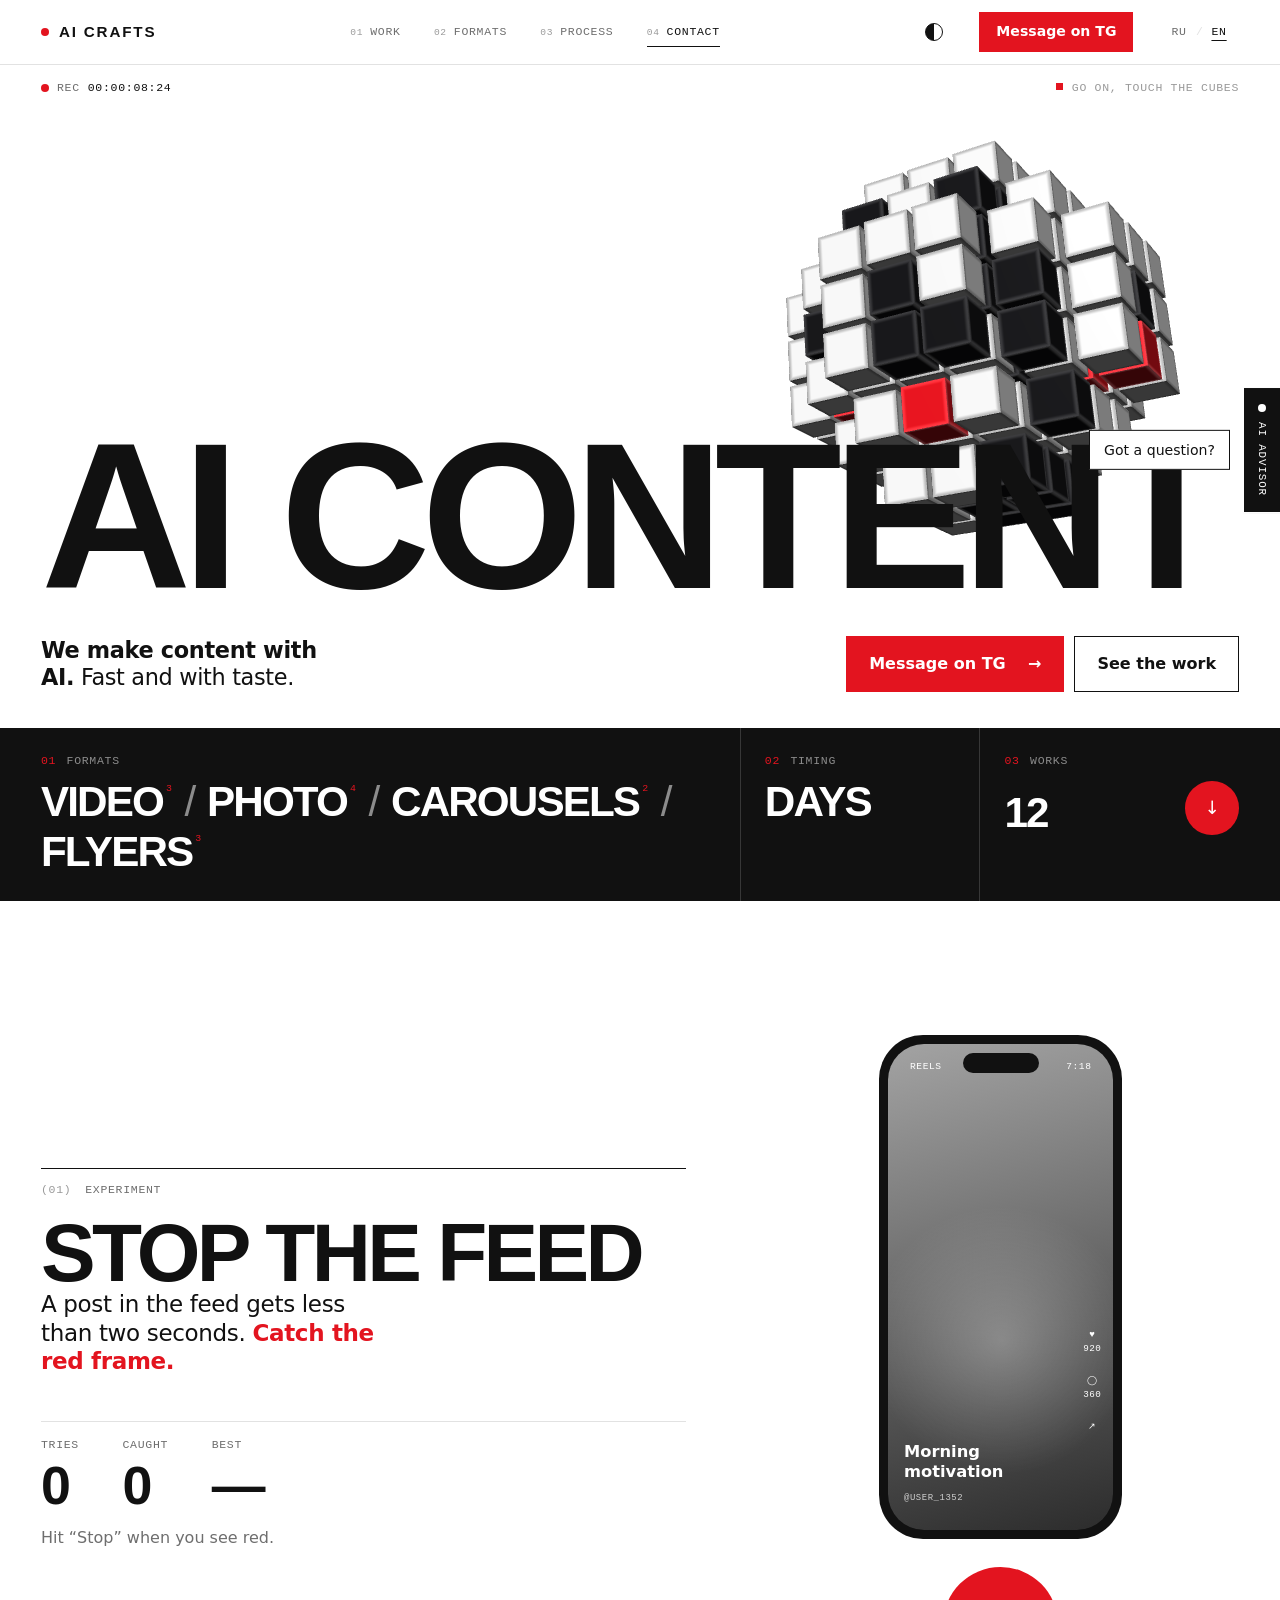
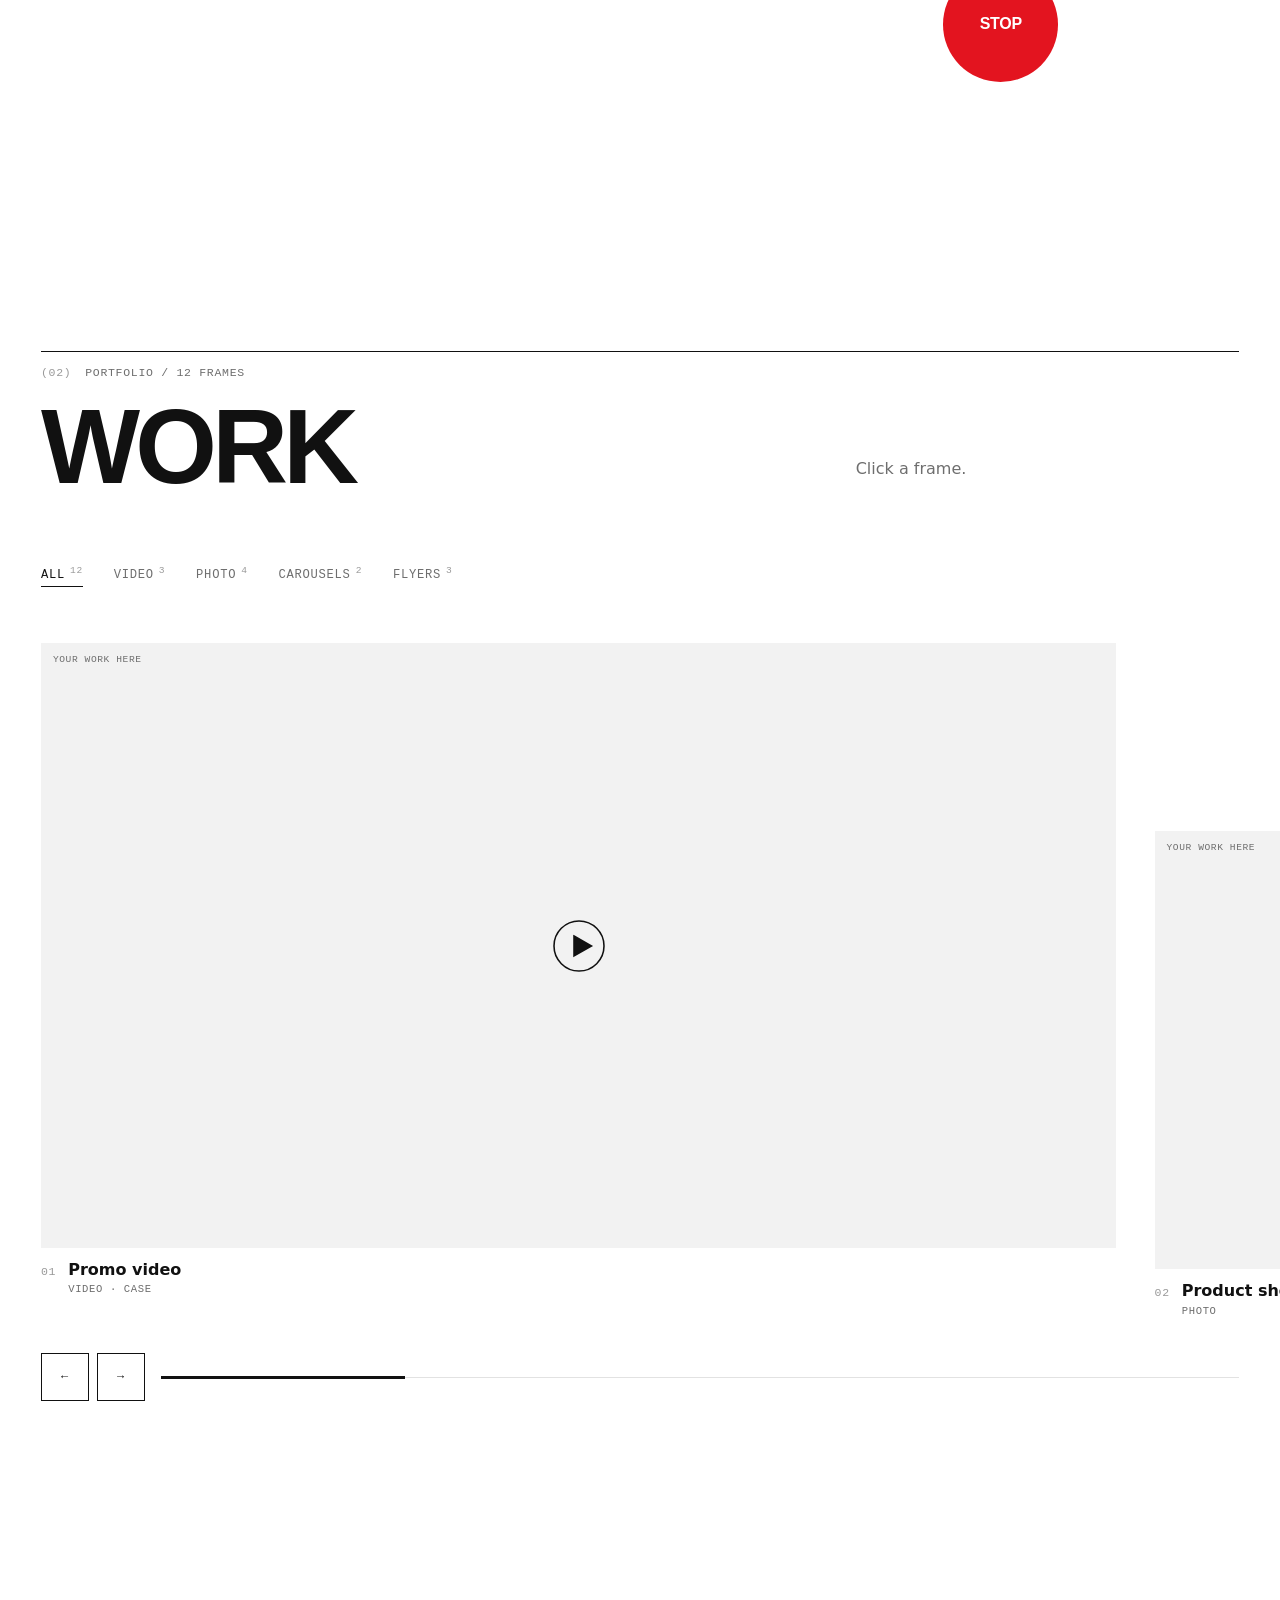
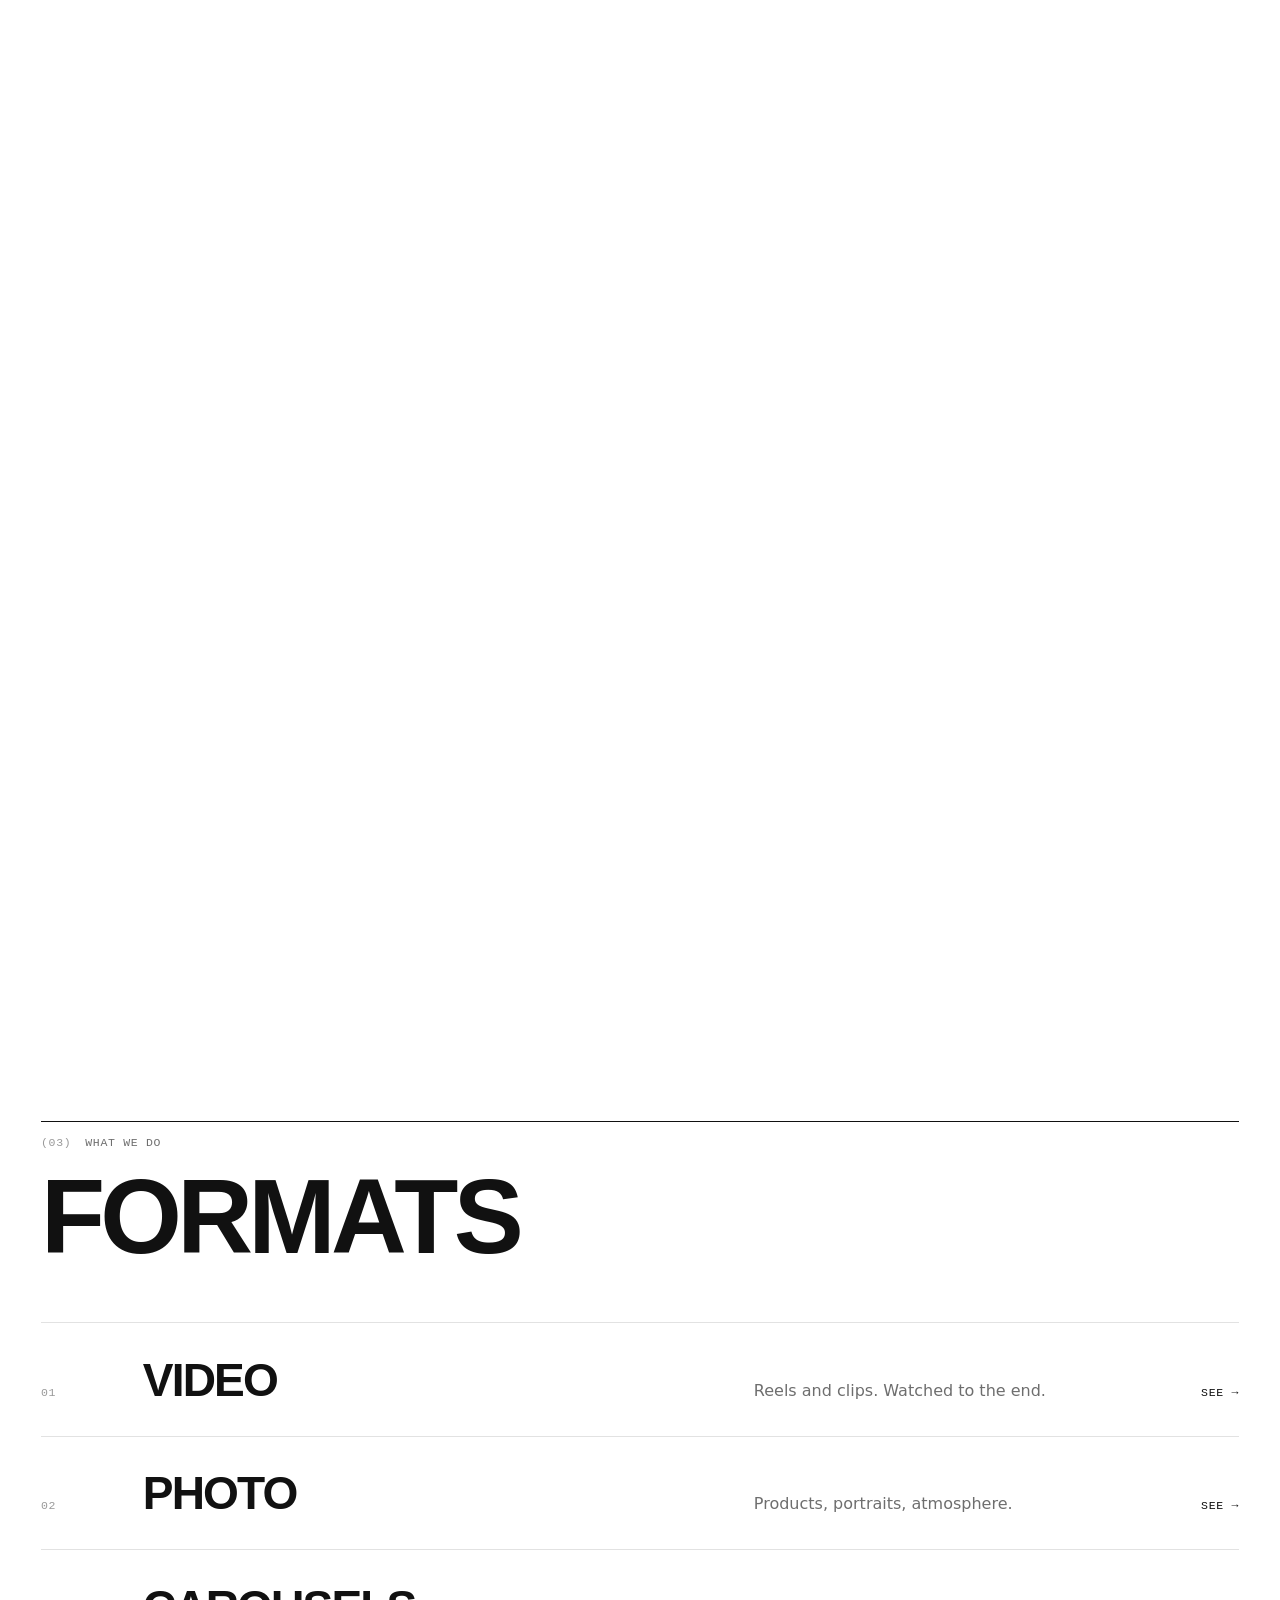
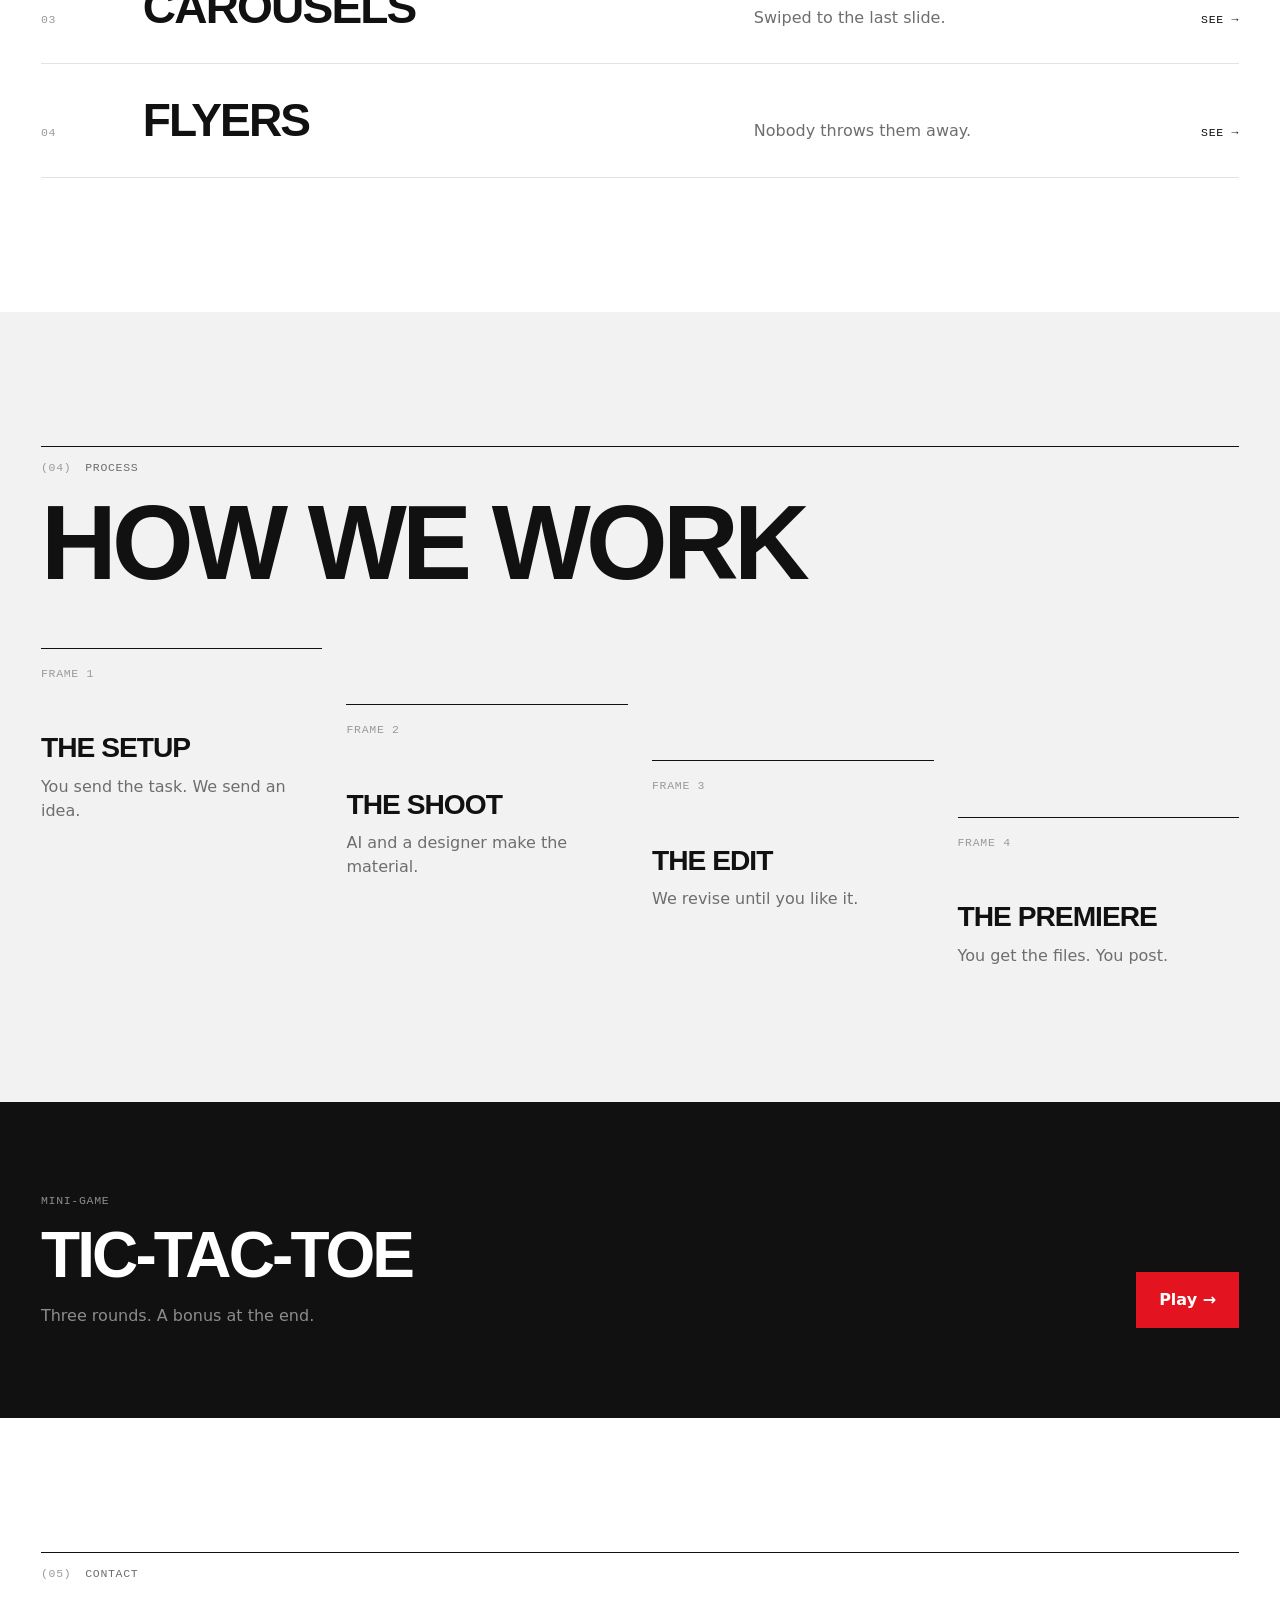
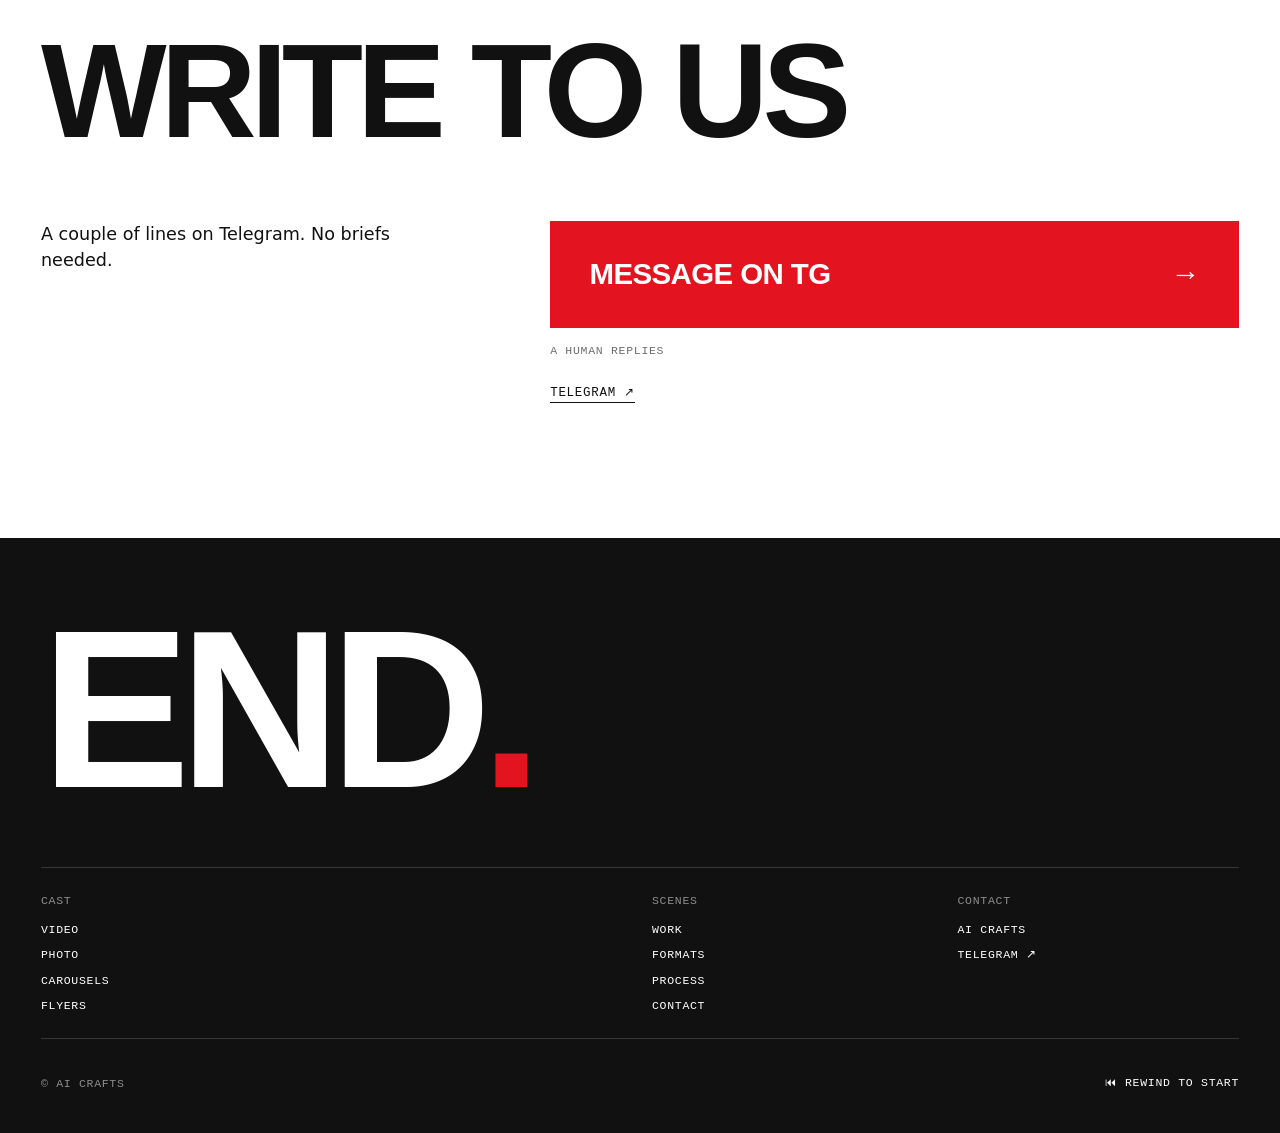
==== commit b45386c2: "Add files via upload" ====
--- a/index.html
+++ b/index.html
@@ -4,7 +4,7 @@
 <meta charset="utf-8">
 <meta name="viewport" content="width=device-width,initial-scale=1,viewport-fit=cover">
 <meta name="theme-color" content="#ffffff">
-<meta name="build" content="2026-11-20-r33-ice">
+<meta name="build" content="2026-11-20-r34-font">
 <title>AI CRAFTS — ИИ-контент</title>
 <meta name="description" content="Видео, фото, карусели и флаеры с помощью ИИ. За дни.">
 <meta property="og:title" content="AI CRAFTS — ИИ-контент">
@@ -15,7 +15,6 @@
 <meta property="og:image:height" content="630">
 <meta name="twitter:card" content="summary_large_image">
 <link rel="icon" href="favicon.svg" type="image/svg+xml">
-<link rel="preload" href="fonts/unbounded-cyrillic-wght-normal.woff2" as="font" type="font/woff2" crossorigin>
 <link rel="preload" href="fonts/onest-cyrillic-wght-normal.woff2" as="font" type="font/woff2" crossorigin>
 <link rel="stylesheet" href="css/fonts.css">
 <link rel="stylesheet" href="css/site.css">
--- a/css/fonts.css
+++ b/css/fonts.css
@@ -1,6 +1,4 @@
 /* Шрифты лежат в /fonts. Скачайте их командой: node scripts/get-fonts.mjs */
-@font-face{font-family:'Unbounded';font-style:normal;font-weight:200 900;font-display:swap;src:url(../fonts/unbounded-cyrillic-wght-normal.woff2) format('woff2');unicode-range:U+0301,U+0400-045F,U+0490-0491,U+04B0-04B1,U+2116}
-@font-face{font-family:'Unbounded';font-style:normal;font-weight:200 900;font-display:swap;src:url(../fonts/unbounded-latin-wght-normal.woff2) format('woff2');unicode-range:U+0000-00FF,U+0131,U+0152-0153,U+02BB-02BC,U+02C6,U+02DA,U+02DC,U+2000-206F,U+20AC,U+2122,U+2191,U+2193,U+2212,U+2215,U+FEFF,U+FFFD}
 @font-face{font-family:'Onest';font-style:normal;font-weight:100 900;font-display:swap;src:url(../fonts/onest-cyrillic-wght-normal.woff2) format('woff2');unicode-range:U+0301,U+0400-045F,U+0490-0491,U+04B0-04B1,U+2116}
 @font-face{font-family:'Onest';font-style:normal;font-weight:100 900;font-display:swap;src:url(../fonts/onest-latin-wght-normal.woff2) format('woff2');unicode-range:U+0000-00FF,U+0131,U+0152-0153,U+02BB-02BC,U+02C6,U+02DA,U+02DC,U+2000-206F,U+20AC,U+2122,U+2191,U+2193,U+2212,U+2215,U+FEFF,U+FFFD}
 @font-face{font-family:'JetBrains Mono';font-style:normal;font-weight:100 800;font-display:swap;src:url(../fonts/jetbrains-mono-cyrillic-wght-normal.woff2) format('woff2');unicode-range:U+0301,U+0400-045F,U+0490-0491,U+04B0-04B1,U+2116}
--- a/css/site.css
+++ b/css/site.css
@@ -8,7 +8,7 @@
   /* один акцент — красный, как очки у головы на главном экране */
   --red:#e3141f; --on-red:#ffffff; --red-ink:#9a9a9a; --on-dark:#ffffff; --dim:#8c8c8c; --dark-line:rgba(255,255,255,.16);
   --red-on-dark:#b5b5b5; --ok:#111111; --veil:rgba(17,17,17,.5);
-  --font-display:'Unbounded','Arial Black','Segoe UI Black',system-ui,sans-serif;
+  --font-display:'Onest','Helvetica Neue',Arial,system-ui,sans-serif;
   --font-body:'Onest',system-ui,-apple-system,'Segoe UI',Roboto,Arial,sans-serif;
   --font-mono:'JetBrains Mono',ui-monospace,SFMono-Regular,Menlo,Consolas,monospace;
   --gutter:clamp(16px,3.2vw,44px);
@@ -47,7 +47,7 @@
 /* ---------- загрузка: быстрые слова на белом листе ---------- */
 #pre{position:fixed;inset:0;z-index:100;display:grid;place-items:center;background:var(--paper);color:var(--ink);clip-path:inset(0);transition:clip-path .75s var(--ease-io)}
 #pre.done{clip-path:inset(0 0 100% 0);pointer-events:none}
-.pre-w{max-width:94vw;padding:0 var(--gutter);font-family:var(--font-display);font-weight:800;font-size:clamp(2.8rem,12.5vw,11.5rem);line-height:.9;letter-spacing:-.05em;text-transform:uppercase;text-align:center;overflow-wrap:anywhere}
+.pre-w{max-width:94vw;padding:0 var(--gutter);font-family:var(--font-display);font-weight:800;font-size:clamp(2.8rem,12.5vw,11.5rem);line-height:.9;letter-spacing:-.05em;text-transform:uppercase;text-align:center;overflow-wrap:break-word;hyphens:auto}
 .pre-w.r{color:var(--red)}
 .pre-w.fin{animation:prefin .32s var(--ease) both}
 @keyframes prefin{from{transform:scale(1.08);opacity:.4}to{transform:none;opacity:1}}
@@ -310,7 +310,7 @@
 .sec-head{display:grid;gap:14px;margin-bottom:clamp(28px,4.4vw,64px)}
 .eyebrow{display:flex;gap:1.2em;padding-top:12px;border-top:1px solid var(--ink);color:var(--muted)}
 .sec-n::before{counter-increment:sec;content:"(" counter(sec,decimal-leading-zero) ")";color:var(--red-ink)}
-h2{font-family:var(--font-display);font-weight:800;font-size:clamp(2.3rem,8.2vw,8rem);line-height:.92;letter-spacing:-.045em;text-transform:uppercase;overflow-wrap:break-word}
+h2{font-family:var(--font-display);font-weight:800;font-size:clamp(2.3rem,8.2vw,8rem);line-height:.92;letter-spacing:-.045em;text-transform:uppercase;overflow-wrap:break-word;hyphens:auto}
 h2[data-rv]{overflow:hidden;padding-block:.22em .06em;margin-block:-.18em -.06em}
 h2[data-rv]>span{display:block}
 .hint{max-width:40ch;color:var(--muted)}
@@ -347,7 +347,7 @@
 .frame .ph-id{display:none}
 .cap{display:grid;grid-template-columns:auto minmax(0,1fr);gap:2px 12px;padding-top:12px;align-items:baseline}
 .cap-n{color:var(--red-ink)}
-.cap b{font-weight:600;font-size:1rem;line-height:1.25;overflow-wrap:anywhere}
+.cap b{font-weight:600;font-size:1rem;line-height:1.25;overflow-wrap:break-word;hyphens:auto}
 .cap-t{grid-column:2;color:var(--muted);font-size:.66rem}
 .work:hover .frame img,.work:hover .frame .ph{transform:scale(1.045)}
 .work:hover .cap b{text-decoration:underline;text-decoration-thickness:1px;text-underline-offset:4px}
@@ -386,7 +386,7 @@
 .fmt{list-style:none;margin:0;padding:0;counter-reset:fmt;border-bottom:1px solid var(--line)}
 .fmt a{counter-increment:fmt;position:relative;display:grid;grid-template-columns:auto minmax(0,1fr);gap:8px 16px;align-items:baseline;padding:clamp(20px,2.6vw,34px) 0;border-top:1px solid var(--line);text-decoration:none}
 .fmt a::before{content:counter(fmt,decimal-leading-zero);font-family:var(--font-mono);font-size:.72rem;font-weight:500;letter-spacing:.06em;color:var(--red-ink)}
-.fmt-name{font-family:var(--font-display);font-weight:800;font-size:clamp(1.35rem,3.6vw,3.3rem);line-height:1;letter-spacing:-.04em;text-transform:uppercase;overflow-wrap:anywhere;transition:transform .5s var(--ease)}
+.fmt-name{font-family:var(--font-display);font-weight:800;font-size:clamp(1.35rem,3.6vw,3.3rem);line-height:1;letter-spacing:-.04em;text-transform:uppercase;overflow-wrap:break-word;hyphens:auto;transition:transform .5s var(--ease)}
 .fmt-desc{grid-column:2;color:var(--muted);max-width:44ch}
 .fmt-go{grid-column:2;color:var(--ink)}
 @media (min-width:900px){
@@ -407,9 +407,11 @@
 .sk-card{position:relative;display:grid;grid-template-rows:auto minmax(0,1fr);height:min(78svh,760px);overflow:hidden;color:var(--ink);background:var(--paper-2);text-decoration:none;transform:scale(calc(1 - var(--p) * .06));transform-origin:50% 0;filter:brightness(calc(1 - var(--p) * .35));transition:filter .2s}
 .sk-b .sk-card{background:var(--ink);color:var(--on-dark)}
 .sk-c .sk-card{background:var(--paper);outline:1px solid var(--ink);outline-offset:-1px}
-.sk-info{display:grid;gap:10px;align-content:start;padding:clamp(18px,2.4vw,36px)}
+.sk-info{display:grid;gap:10px;align-content:start;padding:clamp(18px,2.4vw,36px);container-type:inline-size}
 .sk-n{color:var(--red)}
-.sk-title{font-family:var(--font-display);font-weight:800;font-size:clamp(1.6rem,4.2vw,4.4rem);line-height:.92;letter-spacing:-.045em;text-transform:uppercase;overflow-wrap:anywhere}
+.sk-title{font-family:var(--font-display);font-weight:800;line-height:.95;letter-spacing:-.035em;text-transform:uppercase;text-wrap:balance;overflow-wrap:break-word;hyphens:auto;
+  /* размер подбирается: самое длинное слово целиком в строку, всё название — не больше ~4 строк */
+  font-size:min(clamp(1.4rem,10cqi,4rem),calc(100cqi / (var(--lw,8) * .74)),calc(560cqi / var(--tl,20)))}
 .sk-desc{max-width:36ch;opacity:.7}
 .sk-foot{display:flex;flex-wrap:wrap;justify-content:space-between;gap:8px 20px;margin-top:6px;opacity:.75}
 .sk-go{color:var(--red);opacity:1}
@@ -517,7 +519,7 @@
 .chat-ttl{font-family:var(--font-display);font-weight:800;font-size:clamp(1.5rem,6vw,2.1rem);line-height:.92;letter-spacing:-.045em;text-transform:uppercase}
 .chat-x{min-width:44px;min-height:44px;padding:0;font-size:1rem}
 .chat-log{flex:1;min-height:0;overflow-y:auto;overscroll-behavior:contain;padding:20px;display:flex;flex-direction:column;gap:20px}
-.m{max-width:90%;font-size:.98rem;line-height:1.45;white-space:pre-wrap;overflow-wrap:anywhere;animation:lbup .5s var(--ease) both}
+.m{max-width:90%;font-size:.98rem;line-height:1.45;white-space:pre-wrap;overflow-wrap:break-word;hyphens:auto;animation:lbup .5s var(--ease) both}
 .m.bot{align-self:flex-start;padding-top:10px;border-top:1px solid var(--ink)}
 .m.bot::before{content:"AI CRAFTS";display:block;margin-bottom:6px;font-family:var(--font-mono);font-size:.62rem;font-weight:500;letter-spacing:.06em;color:var(--red-ink)}
 .m.me{align-self:flex-end;padding:10px 14px;background:var(--ink);color:var(--paper)}
@@ -597,7 +599,7 @@
 .lb-num span{color:var(--muted)}
 .lb-num b.tick{animation:numup .5s var(--ease)}
 @keyframes numup{from{transform:translateY(100%)}to{transform:none}}
-.lb-title{grid-column:1;font-family:var(--font-display);font-weight:800;font-size:clamp(1.05rem,4.6vw,1.4rem);line-height:1.02;letter-spacing:-.035em;text-transform:uppercase;overflow-wrap:anywhere;display:-webkit-box;-webkit-line-clamp:2;-webkit-box-orient:vertical;overflow:hidden}
+.lb-title{grid-column:1;font-family:var(--font-display);font-weight:800;font-size:clamp(1.05rem,4.6vw,1.4rem);line-height:1.02;letter-spacing:-.035em;text-transform:uppercase;overflow-wrap:break-word;hyphens:auto;display:-webkit-box;-webkit-line-clamp:2;-webkit-box-orient:vertical;overflow:hidden}
 .lb-type{display:none;color:var(--muted)}
 .lb-nav{grid-column:2;grid-row:1 / span 2;display:flex;gap:6px}
 #lb-case{grid-column:1 / -1;justify-self:start;margin-top:8px}
@@ -672,7 +674,7 @@
 .cs-cta{margin-top:clamp(36px,6vw,88px);display:grid}
 .cs-next{display:grid;grid-template-columns:minmax(0,1fr) auto;gap:10px 24px;align-items:end;width:calc(100% + 2 * var(--gutter));margin:clamp(48px,8vw,120px) calc(-1 * var(--gutter)) 0;padding:clamp(28px,5vw,72px) var(--gutter) max(clamp(28px,5vw,72px),env(safe-area-inset-bottom,0px));background:var(--ink);color:var(--on-dark);border:0;text-align:left;cursor:pointer}
 .cs-next .mono{grid-column:1 / -1;color:var(--dim)}
-.cs-next b{font-family:var(--font-display);font-weight:800;font-size:clamp(1.6rem,6vw,5.6rem);line-height:.92;letter-spacing:-.045em;text-transform:uppercase;overflow-wrap:anywhere}
+.cs-next b{font-family:var(--font-display);font-weight:800;font-size:clamp(1.6rem,6vw,5.6rem);line-height:.92;letter-spacing:-.045em;text-transform:uppercase;overflow-wrap:break-word;hyphens:auto}
 .cs-next .arr{font-size:clamp(1.6rem,5vw,4.4rem);line-height:1;color:var(--dim);transition:transform .5s var(--ease)}
 .cs-next:hover .arr{transform:translateX(12px)}
 .case>:last-child:not(.cs-next){margin-bottom:80px}
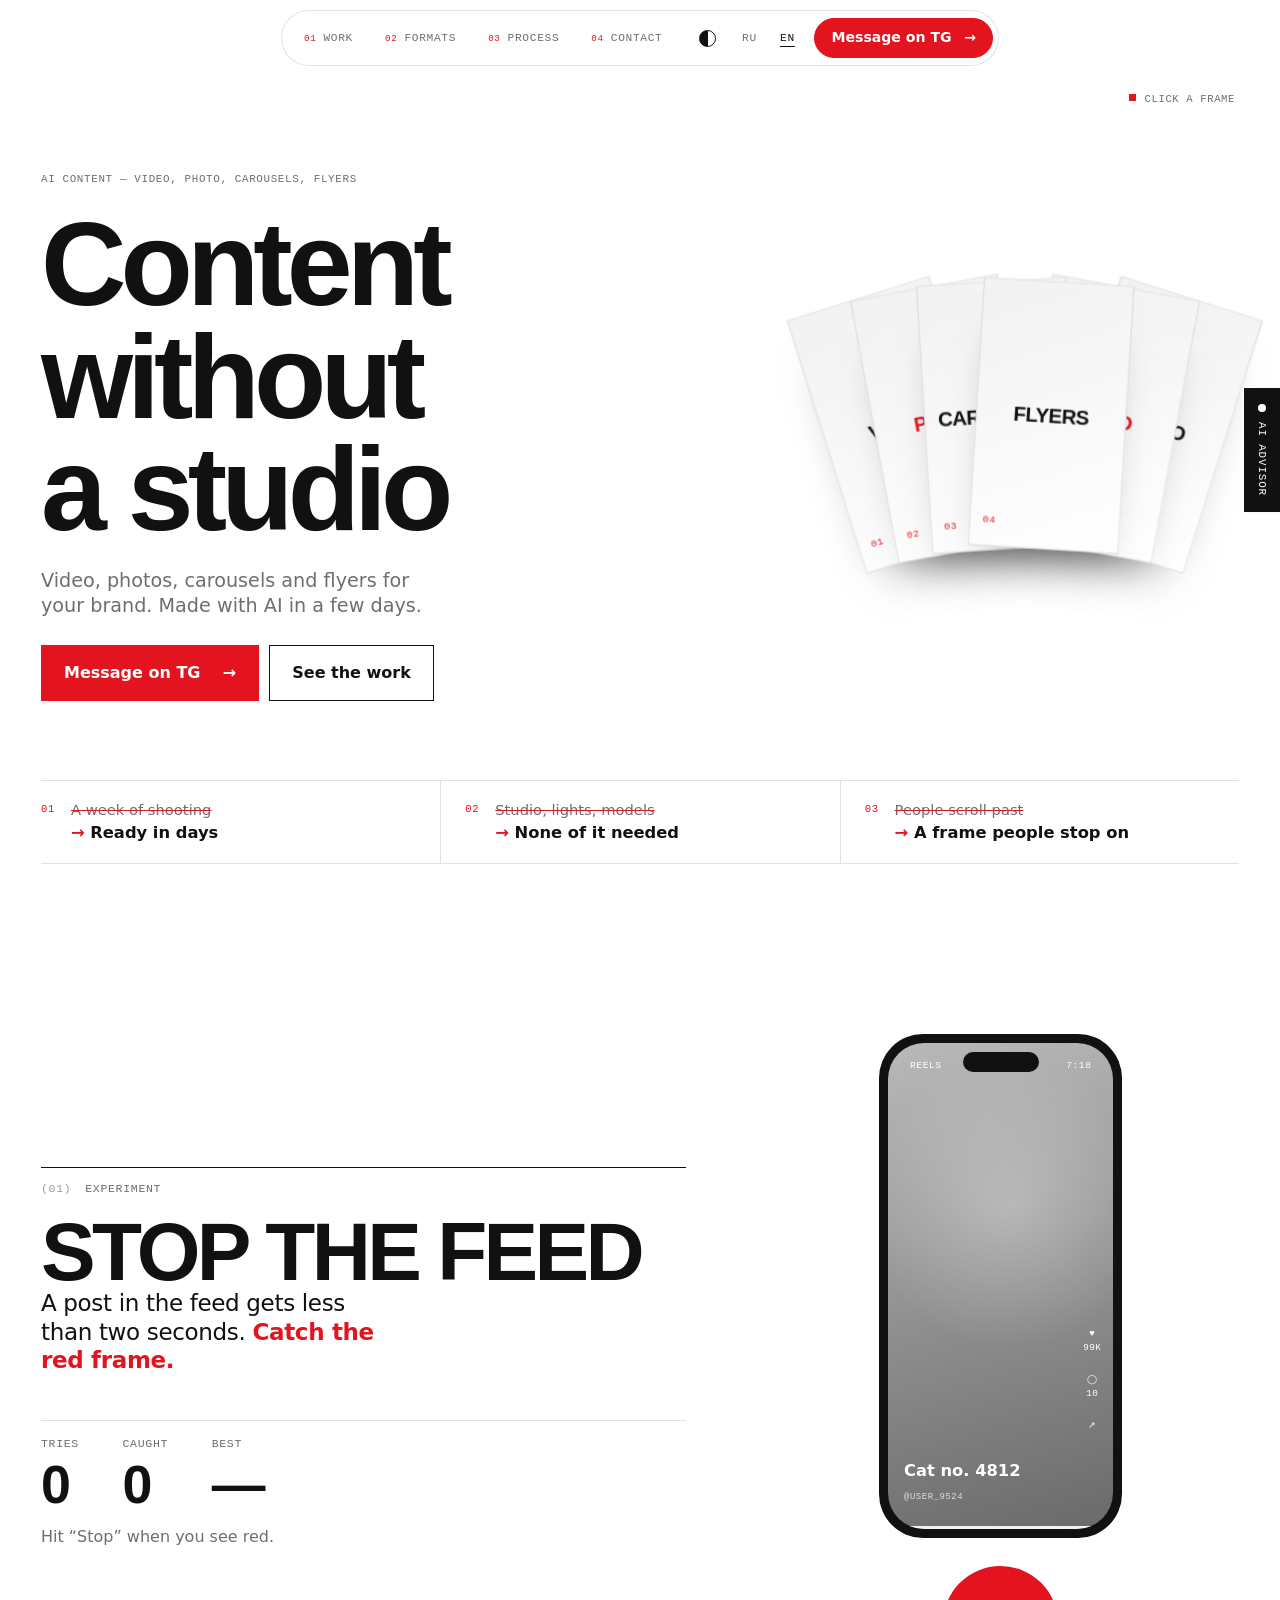
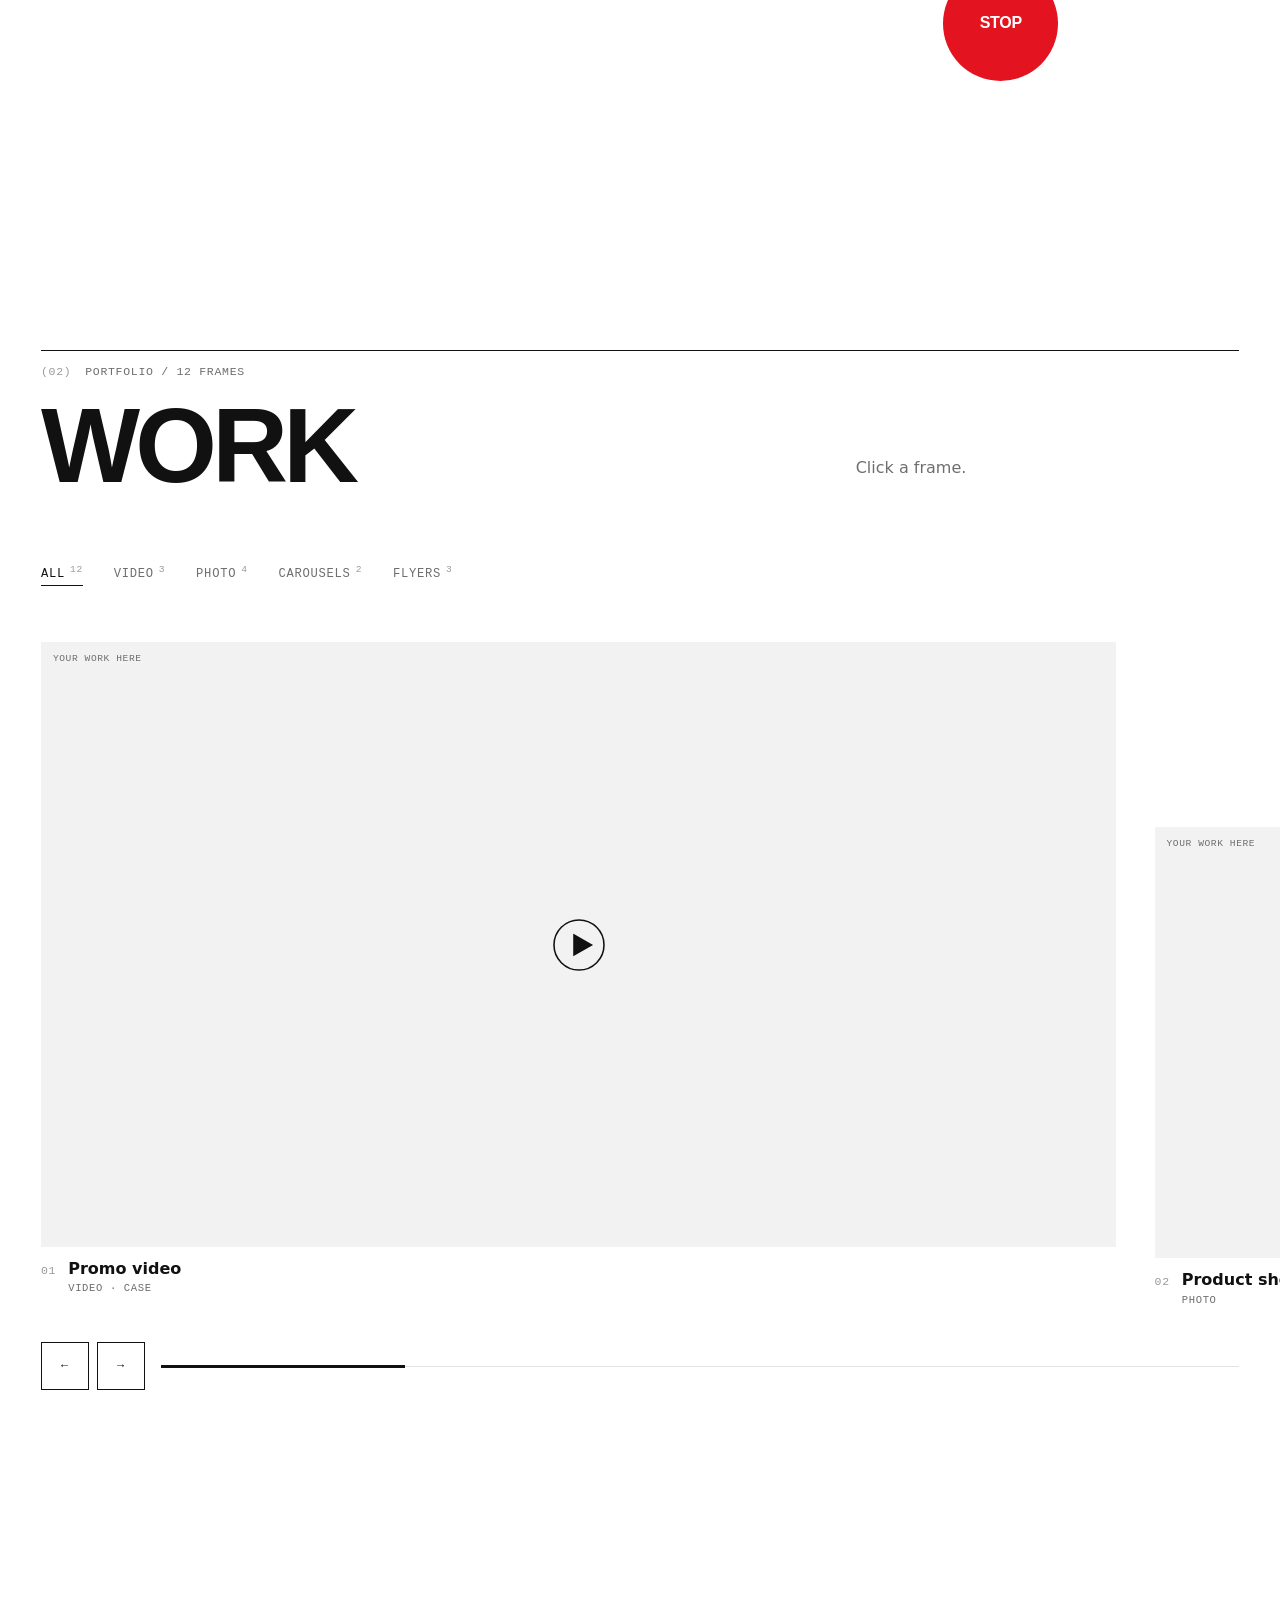
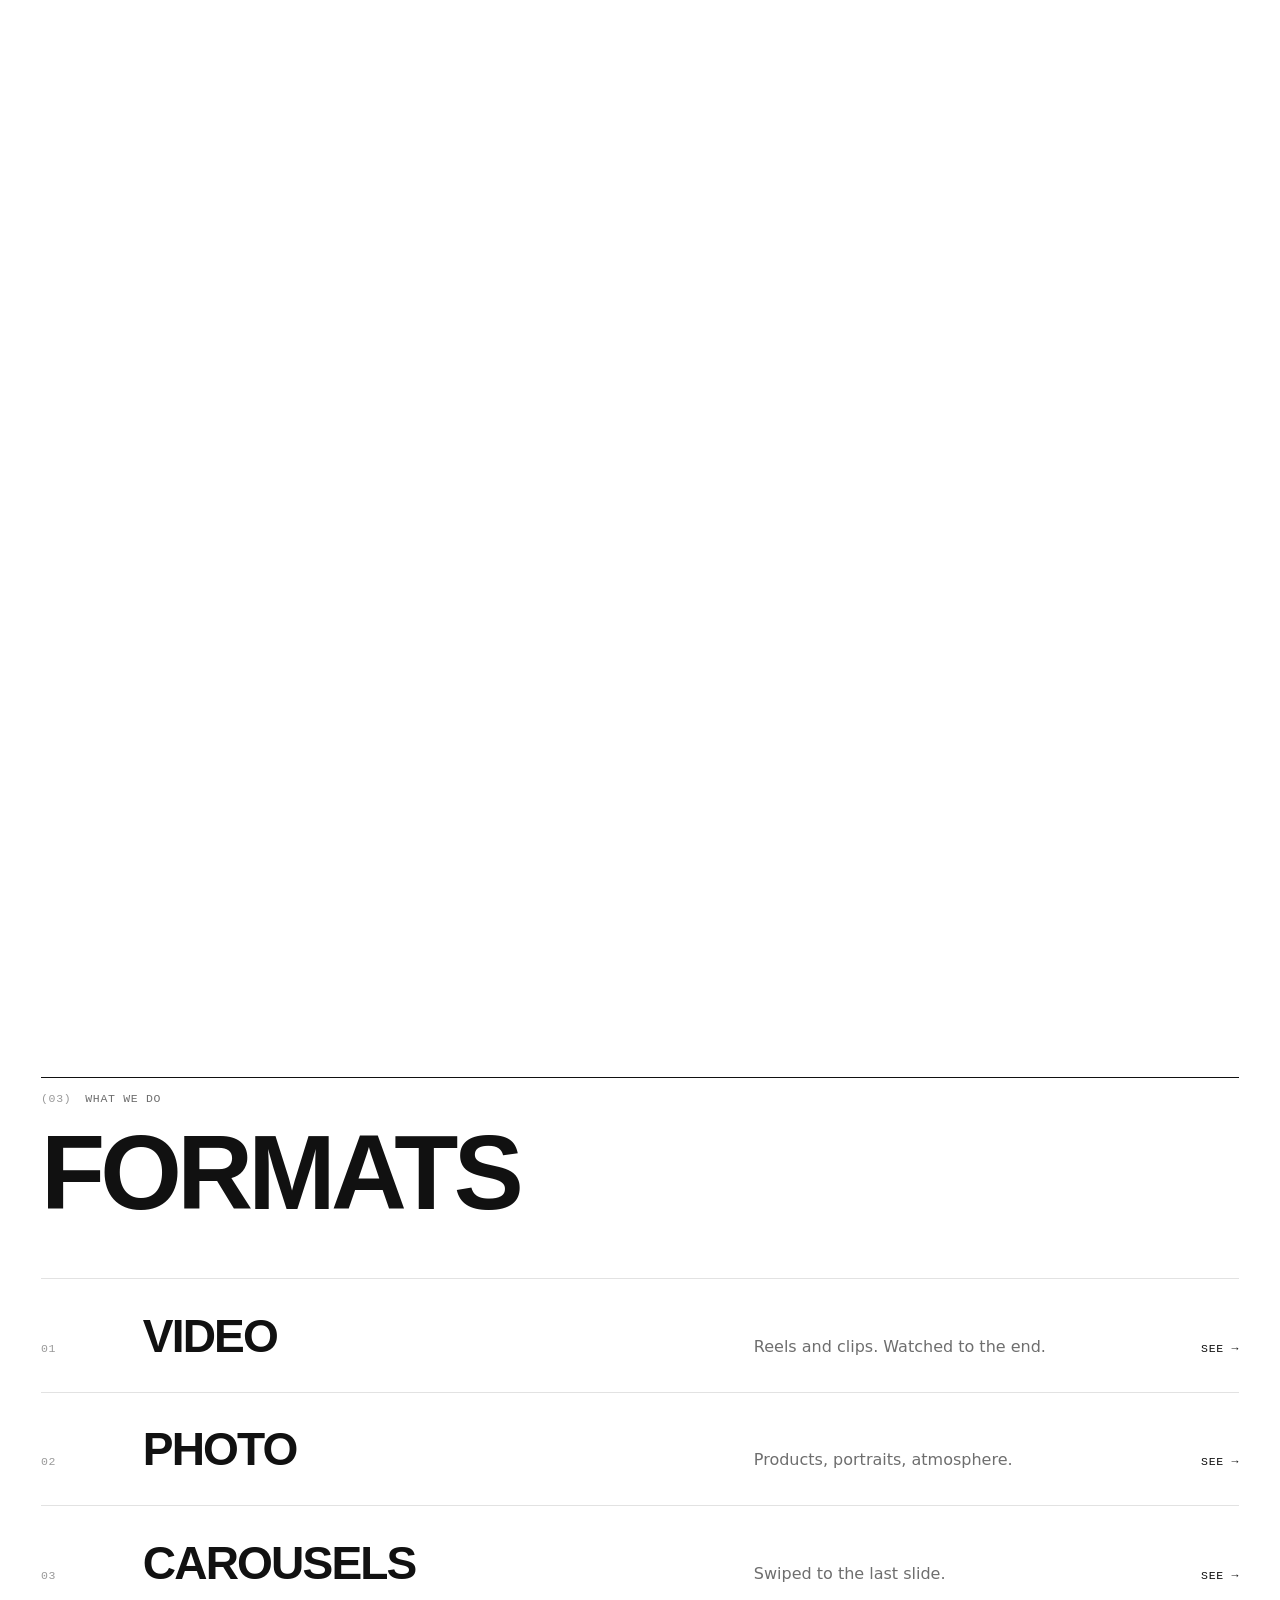
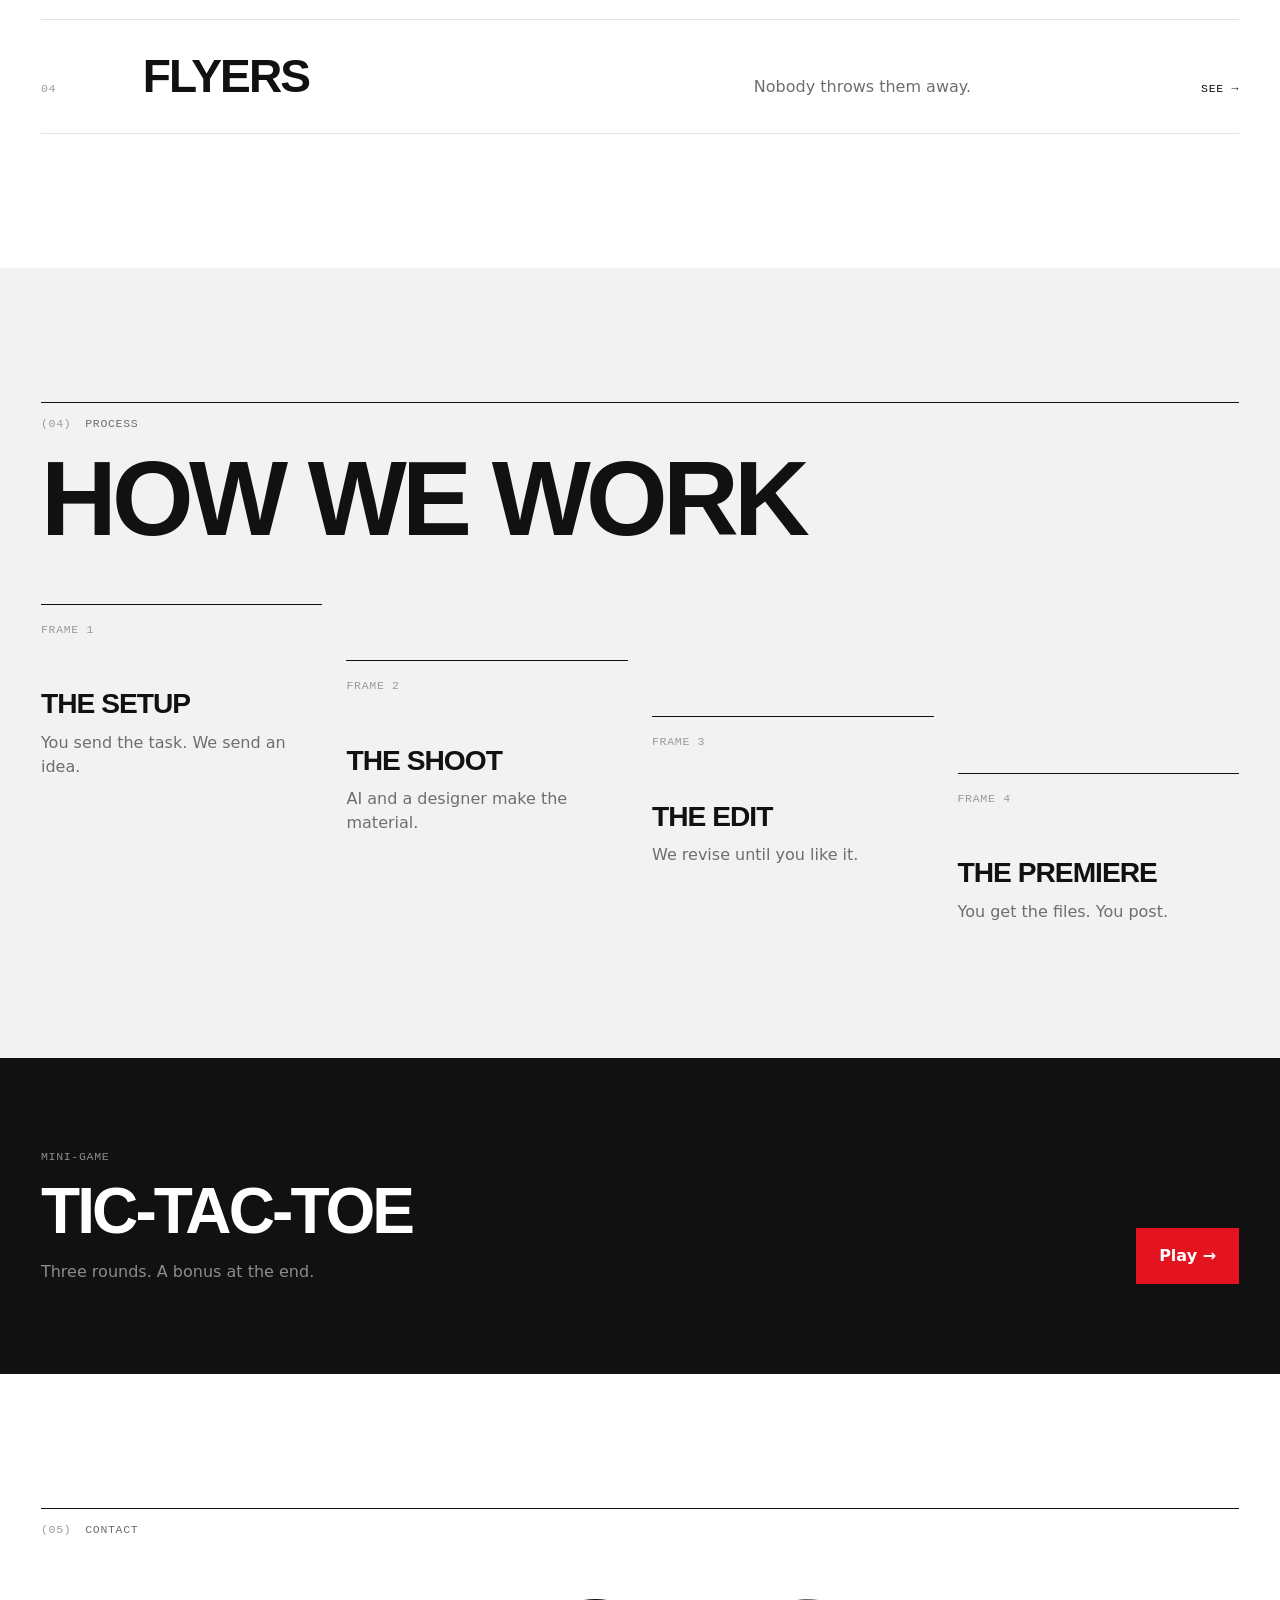
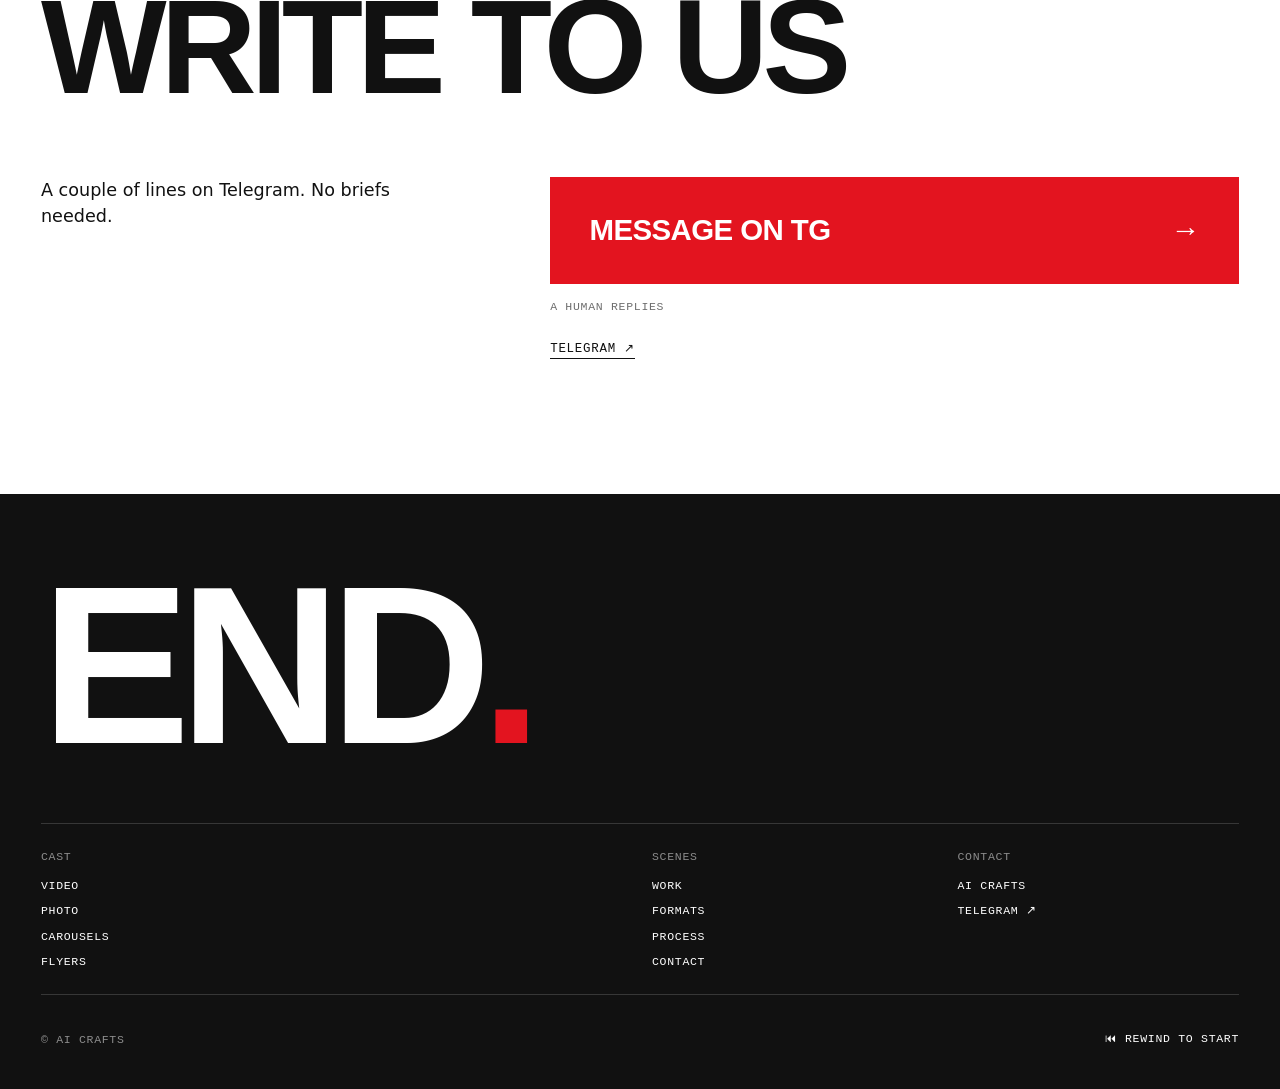
==== commit 7829643d: "Add files via upload" ====
--- a/index.html
+++ b/index.html
@@ -4,7 +4,7 @@
 <meta charset="utf-8">
 <meta name="viewport" content="width=device-width,initial-scale=1,viewport-fit=cover">
 <meta name="theme-color" content="#ffffff">
-<meta name="build" content="2026-11-20-r34-font">
+<meta name="build" content="2026-11-27-r36-fan">
 <title>AI CRAFTS — ИИ-контент</title>
 <meta name="description" content="Видео, фото, карусели и флаеры с помощью ИИ. За дни.">
 <meta property="og:title" content="AI CRAFTS — ИИ-контент">
@@ -29,25 +29,26 @@
   <div class="pre-bar" aria-hidden="true"><i id="pre-fill"></i></div>
 </div>
 <header class="hdr">
-  <div class="wrap">
-    <a class="logo" href="#top" aria-label="AI CRAFTS, в начало страницы" data-i18n-attr="aria-label:logo.aria"><i aria-hidden="true"></i>AI CRAFTS</a>
+  <div class="hdr-pill">
+    <button class="menu-btn" id="menu-btn" type="button" aria-expanded="false" aria-controls="menu" aria-label="Меню" data-i18n-attr="aria-label:menu.open"><span class="burger" aria-hidden="true"><i></i><i></i><i></i></span><span class="menu-l mono" aria-hidden="true" data-i18n="menu.label">Меню</span></button>
     <nav class="nav" aria-label="Разделы" data-i18n-attr="aria-label:nav.aria">
       <a href="#works" data-i18n="nav.works">Работы</a>
       <a href="#formats" data-i18n="nav.formats">Форматы</a><a href="#sites" data-sites hidden data-i18n="nav.sites">Сайты</a>
       <a href="#process" data-i18n="nav.process">Процесс</a>
-      <a href="#contact" data-i18n="nav.contact">Заявка</a>
+      <a href="#contact" data-i18n="nav.contact">Контакты</a>
+      <i class="nav-ind" aria-hidden="true"></i>
     </nav>
     <button class="theme-btn" type="button" data-theme-toggle aria-pressed="false" aria-label="Тёмная тема" data-i18n-attr="aria-label:theme.aria"><i aria-hidden="true"></i></button>
-    <a class="btn sm" href="#contact" data-tg data-i18n="cta.tg">Написать в ТГ</a>
     <div class="lang" role="group" aria-label="Язык" data-i18n-attr="aria-label:lang.aria"><button type="button" data-lang="ru" aria-pressed="true">RU</button><button type="button" data-lang="en" aria-pressed="false">EN</button></div>
-    <button class="menu-btn" id="menu-btn" type="button" aria-expanded="false" aria-controls="menu" aria-label="Меню" data-i18n-attr="aria-label:menu.open"><span class="burger" aria-hidden="true"><i></i><i></i><i></i></span></button>
+    <a class="btn sm hdr-cta" href="#contact" data-tg><span data-i18n="cta.tg">Написать в ТГ</span><span class="arr" aria-hidden="true">→</span></a>
+    <i class="hdr-prog" aria-hidden="true"></i>
   </div>
   <div class="menu" id="menu" hidden>
     <div class="wrap">
       <a href="#works" data-i18n="nav.works">Работы</a>
       <a href="#formats" data-i18n="nav.formats">Форматы</a><a href="#sites" data-sites hidden data-i18n="nav.sites">Сайты</a>
       <a href="#process" data-i18n="nav.process">Процесс</a>
-      <a href="#contact" data-i18n="nav.contact">Заявка</a>
+      <a href="#contact" data-i18n="nav.contact">Контакты</a>
       <button class="menu-theme" type="button" data-theme-toggle aria-pressed="false"><span data-i18n="theme.label">Тема</span><span class="mono"><b data-i18n="theme.light">Светлая</b><b data-i18n="theme.dark">Тёмная</b></span></button>
       <a class="btn menu-cta" href="#contact" data-tg data-i18n="cta.tgArrow">Написать в ТГ →</a>
     </div>
@@ -55,7 +56,7 @@
 </header>
 
 <main id="top">
-  <section class="hero" aria-labelledby="wm">
+  <section class="hero" aria-labelledby="hero-h">
     <canvas class="hero-gl" id="hero3d" aria-hidden="true"></canvas>
     <div class="hero-fb" aria-hidden="true">
       <svg viewBox="0 0 400 520" fill="none">
@@ -66,32 +67,22 @@
         <path class="fb-line" d="M200 250v60l-14 10M174 360c16 8 36 8 52 0"/>
       </svg>
     </div>
+    <span class="cubes-hint mono" id="cubes-hint" hidden data-i18n="hero.play">Нажмите на кадр</span>
     <div class="wrap hero-in">
-      <div class="hero-meta mono" aria-hidden="true">
-        <span class="rec"><i></i>REC <span id="tc">00:00:00:00</span></span>
-        <span class="cubes-hint" id="cubes-hint" hidden data-i18n="hero.play">Кубики можно трогать</span>
-      </div>
-      <div class="hx-title" id="hx-title">
-        <h1 class="wordmark" id="wm"><span data-i18n="hero.wm">ИИ КОНТЕНТ</span><span class="sr" data-i18n="hero.sr"> — AI CRAFTS, студия видео, фото, каруселей и флаеров</span></h1>
-      </div>
-      <div class="hero-row">
-        <div class="lead-box">
-          <p class="lead" data-i18n-html="hero.lead"><b>Делаем контент с ИИ.</b> Быстро и со вкусом.</p>
-        </div>
-        <div class="hero-side">
-          <div class="cta-row">
-            <a class="btn" href="#contact" data-tg><span data-i18n="cta.tg">Написать в ТГ</span><span class="arr" aria-hidden="true">→</span></a>
-            <a class="btn ghost" href="#works"><span data-i18n="hero.works">Смотреть работы</span></a>
-          </div>
-        </div>
-      </div>
-    </div>
-    <div class="slate">
-      <div class="wrap slate-in">
-        <div class="slate-c slate-fc"><p class="mono slate-k" data-i18n="slate.formats">Форматы</p><p class="slate-f" id="slate-f"></p></div>
-        <div class="slate-c"><p class="mono slate-k" data-i18n="slate.time">Срок</p><p class="slate-big" data-i18n="slate.timev">Дни</p></div>
-        <a class="slate-c slate-go" href="#works"><span class="mono slate-k" data-i18n="slate.works">Работы</span><span class="slate-big"><b id="slate-n">·</b></span><span class="slate-arr" aria-hidden="true">↓</span></a>
-      </div>
+      <div class="hero-txt">
+        <p class="hero-k mono" data-i18n="hero.k">ИИ КОНТЕНТ — видео, фото, карусели, флаеры</p>
+        <h1 class="hero-h" id="hero-h"><span class="sr" data-i18n="hero.sr">Контент без съёмок, студии и моделей — AI CRAFTS</span><span aria-hidden="true"><span class="hh-1" data-i18n="hero.h">Контент без</span> <span class="pain" id="pain"><span class="pain-w" id="pain-w">съёмок</span></span></span></h1>
+        <p class="hero-sub" data-i18n="hero.sub">Видео, фото, карусели и флаеры для вашего бренда. Делаем с ИИ — за несколько дней.</p>
+        <div class="cta-row">
+          <a class="btn" href="#contact" data-tg><span data-i18n="cta.tg">Написать в ТГ</span><span class="arr" aria-hidden="true">→</span></a>
+          <a class="btn ghost" href="#works"><span data-i18n="hero.works">Смотреть работы</span></a>
+        </div>
+      </div>
+      <ol class="ba" aria-label="Было и стало" data-i18n-attr="aria-label:ba.aria">
+        <li><span class="ba-n mono">01</span><s class="ba-was" data-i18n="ba.1w">Неделя на съёмку</s><span class="ba-now" data-i18n="ba.1n">Готово за дни</span></li>
+        <li><span class="ba-n mono">02</span><s class="ba-was" data-i18n="ba.2w">Студия, свет, модели</s><span class="ba-now" data-i18n="ba.2n">Ничего этого не нужно</span></li>
+        <li><span class="ba-n mono">03</span><s class="ba-was" data-i18n="ba.3w">Ленту листают мимо</s><span class="ba-now" data-i18n="ba.3n">Кадр, на котором замирают</span></li>
+      </ol>
     </div>
   </section>
 
@@ -305,7 +296,7 @@
 
 <script src="config.js" defer></script>
 <script src="js/i18n.js" defer></script>
-<script src="js/cubes3d.js" defer></script>
+<script src="js/fan.js" defer></script>
 <script src="js/hero3d.js" defer></script>
 <script src="js/site.js" defer></script>
 <script src="js/game.js" defer></script>
--- a/css/site.css
+++ b/css/site.css
@@ -14,7 +14,7 @@
   --gutter:clamp(16px,3.2vw,44px);
   --max:1440px;
   --edge:max(var(--gutter),calc((100vw - var(--max)) / 2 + var(--gutter)));
-  --hdr:64px;
+  --hdr:74px;
   --ease:cubic-bezier(.2,.7,.2,1);
   --ease-io:cubic-bezier(.76,0,.24,1);
 }
@@ -59,54 +59,53 @@
 .pre-bar i{display:block;height:100%;background:var(--red);transform:scaleX(0);transform-origin:0 50%}
 #pre.done .pre-w,#pre.done .pre-bot{opacity:0;transition:opacity .3s}
 
-/* ---------- шапка ---------- */
-.hdr{position:sticky;top:env(safe-area-inset-top,0px);z-index:20;background:var(--paper);border-bottom:1px solid var(--line);counter-reset:nav}
-.hdr>.wrap{display:flex;align-items:center;gap:clamp(12px,2vw,28px);min-height:var(--hdr)}
-.logo{display:inline-flex;align-items:center;gap:10px;font-family:var(--font-display);font-weight:800;font-size:.95rem;letter-spacing:.12em;text-decoration:none;white-space:nowrap;min-height:44px}
-.logo i{width:8px;height:8px;border-radius:50%;background:var(--red)}
-.nav{display:none;margin-inline:auto;gap:clamp(18px,2.6vw,40px);align-items:center}
-.nav a{counter-increment:nav;position:relative;display:inline-flex;align-items:baseline;gap:7px;padding:12px 0;font-family:var(--font-mono);font-size:.72rem;font-weight:500;letter-spacing:.06em;text-transform:uppercase;text-decoration:none;color:var(--muted);transition:color .2s}
-.nav a::before{content:"0" counter(nav);font-size:.6rem;color:var(--red-ink)}
-.nav a::after{content:"";position:absolute;left:0;right:0;bottom:6px;height:1px;background:var(--ink);transform:scaleX(0);transform-origin:0 50%;transition:transform .4s var(--ease)}
-.nav a:hover,.nav a[aria-current="true"]{color:var(--ink)}
-.nav a:hover::after,.nav a[aria-current="true"]::after{transform:scaleX(1)}
-.lang{display:inline-flex;margin-left:auto}
-.lang button{min-width:40px;min-height:44px;padding:0 6px;background:none;border:0;font-family:var(--font-mono);font-size:.72rem;font-weight:500;letter-spacing:.06em;color:var(--muted);cursor:pointer}
-.lang button+button{position:relative}
-.lang button+button::before{content:"/";position:absolute;left:-3px;color:var(--line)}
+/* ---------- шапка: плавающая капсула без логотипа ---------- */
+.hdr{position:fixed;top:0;left:0;right:0;z-index:20;padding:max(10px,env(safe-area-inset-top,0px)) max(var(--gutter),env(safe-area-inset-right,0px)) 0 max(var(--gutter),env(safe-area-inset-left,0px));pointer-events:none;counter-reset:nav;transition:transform .5s var(--ease)}
+.hdr-hide:not(.menu-open) .hdr{transform:translateY(-130%)}
+.hdr-pill{pointer-events:auto;position:relative;display:flex;align-items:center;gap:2px;width:100%;min-height:54px;padding:5px;border:1px solid var(--line);border-radius:999px;background:var(--paper);background:color-mix(in srgb,var(--paper) 82%,transparent);-webkit-backdrop-filter:blur(16px) saturate(1.5);backdrop-filter:blur(16px) saturate(1.5);overflow:hidden;transition:box-shadow .4s}
+.hdr-up .hdr-pill{box-shadow:0 14px 34px -22px rgba(0,0,0,.45)}
+.hdr-prog{position:absolute;left:0;right:0;bottom:0;height:2px;background:var(--red);transform:scaleX(var(--sp,0));transform-origin:0 50%}
+.nav{display:none;position:relative;align-items:center;margin-right:6px}
+.nav a{counter-increment:nav;position:relative;z-index:1;display:inline-flex;align-items:baseline;gap:7px;padding:12px 16px;border-radius:999px;font-family:var(--font-mono);font-size:.7rem;font-weight:500;letter-spacing:.06em;text-transform:uppercase;text-decoration:none;color:var(--muted);white-space:nowrap;transition:color .35s}
+.nav a::before{content:"0" counter(nav);font-size:.58rem;color:var(--red)}
+.nav a:hover{color:var(--ink)}
+.nav.has a[aria-current="true"]{color:var(--paper)}
+.nav-ind{position:absolute;z-index:0;top:50%;left:0;width:var(--iw,0);height:38px;margin-top:-19px;border-radius:999px;background:var(--ink);transform:translateX(var(--ix,0));opacity:0;transition:transform .55s var(--ease),width .55s var(--ease),opacity .3s}
+.nav.has .nav-ind{opacity:1}
+.lang{display:inline-flex}
+.lang button{min-width:38px;min-height:44px;padding:0 6px;background:none;border:0;font-family:var(--font-mono);font-size:.7rem;font-weight:500;letter-spacing:.06em;color:var(--muted);cursor:pointer}
 .lang button[aria-pressed="true"]{color:var(--ink);text-decoration:underline;text-underline-offset:5px;text-decoration-thickness:1px}
 .lang button:hover{color:var(--ink)}
-.hdr .btn{display:none}
-.theme-btn{display:none;place-items:center;width:40px;height:44px;padding:0;background:none;border:0;cursor:pointer}
-.theme-btn i{display:block;width:18px;height:18px;border-radius:50%;border:1.5px solid var(--ink);background:linear-gradient(90deg,var(--ink) 50%,transparent 50%);transition:transform .6s var(--ease)}
+.theme-btn{display:grid;place-items:center;width:42px;height:44px;padding:0;background:none;border:0;border-radius:999px;cursor:pointer}
+.theme-btn i{display:block;width:17px;height:17px;border-radius:50%;border:1.5px solid var(--ink);background:linear-gradient(90deg,var(--ink) 50%,transparent 50%);transition:transform .6s var(--ease)}
 .theme-btn:hover i{transform:rotate(45deg)}
 .theme-btn[aria-pressed="true"] i{transform:rotate(180deg)}
-.theme-btn[aria-pressed="true"]:hover i{transform:rotate(225deg)}
-@media (min-width:380px){.theme-btn{display:grid;margin-left:auto}.theme-btn+.btn+.lang{margin-left:0}}
+.hdr .hdr-cta{display:none;min-height:44px;margin-left:6px;border-radius:999px;gap:.9em}
+.hdr .hdr-cta:hover{border-color:var(--red);background:var(--paper);color:var(--ink)}
+.menu-btn{display:flex;align-items:center;gap:12px;height:44px;margin-right:auto;padding:0 16px 0 14px;background:none;border:0;border-radius:999px;cursor:pointer;color:var(--ink)}
+.menu-l{font-size:.7rem;letter-spacing:.08em;text-transform:uppercase}
+.burger{position:relative;display:block;width:20px;height:9px}
+.burger i{position:absolute;left:0;right:0;height:2px;background:currentColor;transition:transform .35s var(--ease)}
+.burger i:nth-child(1){top:0}.burger i:nth-child(2){display:none}.burger i:nth-child(3){bottom:0}
+.menu-btn[aria-expanded="true"] .burger i:nth-child(1){transform:translateY(3.5px) rotate(45deg)}
+.menu-btn[aria-expanded="true"] .burger i:nth-child(3){transform:translateY(-3.5px) rotate(-45deg)}
+/* мобильное меню: отдельный экран под капсулой */
+.menu{pointer-events:auto;position:fixed;inset:0;z-index:-1;padding-top:calc(var(--hdr) + 6px);overflow-y:auto;overscroll-behavior:contain;background:var(--paper);counter-reset:mnav}
+.menu:not([hidden]){animation:menuin .45s var(--ease)}
+@keyframes menuin{from{clip-path:inset(0 0 100% 0)}to{clip-path:inset(0)}}
+.menu .wrap{display:flex;flex-direction:column;min-height:100%;padding-block:8px max(20px,env(safe-area-inset-bottom,0px))}
+.menu a:not(.btn){counter-increment:mnav;display:flex;align-items:baseline;gap:14px;padding:18px 0;border-bottom:1px solid var(--line);font-family:var(--font-display);font-weight:800;font-size:clamp(1.7rem,9vw,2.6rem);line-height:1;letter-spacing:-.03em;text-transform:uppercase;text-decoration:none}
+.menu a:not(.btn)::before{content:"0" counter(mnav);font-family:var(--font-mono);font-weight:500;font-size:.72rem;letter-spacing:.06em;color:var(--red)}
 .menu-theme{display:flex;align-items:center;justify-content:space-between;gap:16px;width:100%;min-height:56px;margin-top:8px;padding:0;background:none;border:0;border-bottom:1px solid var(--line);font-weight:500;cursor:pointer;text-align:left}
 .menu-theme b{font-weight:500;color:var(--muted)}
 .menu-theme b+b::before{content:" / ";color:var(--line)}
 :root:not([data-theme="dark"]) .menu-theme b:first-child,:root[data-theme="dark"] .menu-theme b:last-child{color:var(--ink);text-decoration:underline;text-underline-offset:5px;text-decoration-thickness:1px}
-.menu-btn{display:grid;place-items:center;width:44px;height:44px;margin-right:-10px;background:none;border:0;padding:0;cursor:pointer}
-.burger{position:relative;display:block;width:24px;height:10px}
-.burger i{position:absolute;left:0;right:0;height:2px;background:currentColor;transition:transform .35s var(--ease)}
-.burger i:nth-child(1){top:0}.burger i:nth-child(2){display:none}.burger i:nth-child(3){bottom:0}
-.menu-btn[aria-expanded="true"] .burger i:nth-child(1){transform:translateY(4px) rotate(45deg)}
-.menu-btn[aria-expanded="true"] .burger i:nth-child(3){transform:translateY(-4px) rotate(-45deg)}
-/* мобильное меню: отдельный экран с крупной навигацией */
-.menu{position:absolute;top:100%;left:0;right:0;height:calc(100dvh - var(--hdr) - env(safe-area-inset-top,0px));overflow-y:auto;overscroll-behavior:contain;background:var(--paper);border-top:1px solid var(--line);counter-reset:mnav}
-.menu:not([hidden]){animation:menuin .45s var(--ease)}
-@keyframes menuin{from{clip-path:inset(0 0 100% 0)}to{clip-path:inset(0)}}
-.menu .wrap{display:flex;flex-direction:column;min-height:100%;padding-block:8px max(20px,env(safe-area-inset-bottom,0px))}
-.menu a:not(.btn){counter-increment:mnav;display:flex;align-items:baseline;gap:14px;padding:18px 0;border-bottom:1px solid var(--line);font-family:var(--font-display);font-weight:800;font-size:clamp(1.7rem,9vw,2.6rem);line-height:1;letter-spacing:-.03em;text-transform:uppercase;text-decoration:none}
-.menu a:not(.btn)::before{content:"0" counter(mnav);font-family:var(--font-mono);font-weight:500;font-size:.72rem;letter-spacing:.06em;color:var(--red-ink)}
-.menu-cta{margin-top:auto}
 .menu .menu-cta{margin-top:24px}
-@media (min-width:820px){
+@media (max-width:359px){.menu-l{display:none}}
+@media (min-width:1000px){
+  .hdr-pill{width:max-content;max-width:100%;margin-inline:auto;padding-left:6px}
   .nav{display:flex}.menu-btn,.menu{display:none!important}
-  .lang{margin-left:0}
-  .hdr .btn{display:inline-flex}
-  .theme-btn{margin-left:0}
+  .hdr .hdr-cta{display:inline-flex}
 }
 
 /* ---------- кнопки ---------- */
@@ -120,100 +119,96 @@
 .btn.sm{min-height:40px;padding:0 16px;font-size:.88rem}
 .btn.big{min-height:clamp(72px,8.4vw,116px);padding:0 clamp(22px,3vw,44px);font-family:var(--font-display);font-weight:800;font-size:clamp(1.05rem,2.3vw,2rem);letter-spacing:-.02em;text-transform:uppercase}
 
-/* ---------- главный экран ---------- */
-.hero{position:relative;isolation:isolate;display:flex;flex-direction:column;min-height:calc(100svh - var(--hdr));overflow:clip}
-.hero-gl{position:absolute;top:0;left:0;z-index:1;width:100%;height:calc(100% - var(--sh,0px));pointer-events:none;opacity:0;transition:opacity 1.4s .25s;--gx:.2;--gy:.42;--gs:.8}
+/* ---------- главный экран: боль → решение ---------- */
+.hero{position:relative;isolation:isolate;display:flex;flex-direction:column;min-height:100svh;padding-top:var(--hdr);overflow:clip}
+.hero-gl{position:absolute;top:0;left:0;z-index:1;width:100%;height:calc(var(--hdr) + 36svh);pointer-events:none;opacity:0;transition:opacity 1.4s .25s;--gx:.02;--gy:-.14;--gs:1}
 .gl-on.go .hero-gl{opacity:1}
-/* компьютер: кубики. Положение и размер шара — --cx, --cy, --cs */
-.hero-gl{--cx:.52;--cy:.16;--cs:.6}
 .hero.cubes-hover{cursor:grab}
 .hero.cubes-drag,.hero.cubes-drag *{cursor:grabbing!important;user-select:none}
-.cubes-hint{margin-left:auto;color:var(--red-ink)}
+.cubes-hint{position:absolute;z-index:2;top:calc(var(--hdr) + 18px);right:max(var(--gutter),env(safe-area-inset-right,0px));color:var(--muted);font-size:.66rem}
 .cubes-hint::before{content:"";display:inline-block;width:7px;height:7px;margin-right:9px;background:var(--red);vertical-align:1px}
 .cubes-hint.used{opacity:0;transition:opacity .6s}
-@media (min-width:1300px){.hero-gl{--cx:.5;--cy:.15;--cs:.64}}
-.hero-fb{display:none;position:absolute;z-index:1;pointer-events:none;top:4%;right:4%;width:min(60vw,360px)}
+.hero-fb{display:none;position:absolute;z-index:1;pointer-events:none;top:calc(var(--hdr) + 10px);right:4%;width:min(46vw,300px)}
 .hero-fb svg{display:block;width:100%;height:auto}
 .hero-fb .fb-head,.hero-fb .fb-neck{fill:var(--paper-2);stroke:var(--muted);stroke-width:2}
-.hero-fb .fb-mask{fill:var(--ink)}
+.hero-fb .fb-mask{fill:var(--red)}
 .hero-fb .fb-eye{fill:var(--paper)}
 .hero-fb .fb-line{stroke:var(--muted);stroke-width:2;stroke-linecap:round}
 .no-3d .hero-fb{display:block}
 .no-3d .hero-gl{display:none}
-.hero-in{position:relative;flex:1;display:grid;grid-template-columns:minmax(0,1fr);grid-template-rows:auto minmax(clamp(150px,30svh,300px),1fr) auto auto;width:100%;padding-top:14px;padding-bottom:clamp(20px,3vw,36px)}
-.hero-meta{position:relative;z-index:2;display:flex;flex-wrap:wrap;gap:6px 26px;align-items:center;color:var(--muted)}
-.hero-meta span:nth-child(3){margin-left:auto}
-@media (max-width:359px){.hero-meta span:nth-child(3){display:none}}
+.hero-in{position:relative;z-index:2;flex:1;display:flex;flex-direction:column;justify-content:flex-end;gap:clamp(36px,6vh,72px);width:100%;padding-top:36svh;padding-bottom:clamp(22px,4vh,44px);pointer-events:none}
+.hero-in a,.hero-in button{pointer-events:auto}
+.hero-txt{display:grid;gap:clamp(16px,2.4vh,26px);max-width:760px}
+.hero-k{color:var(--muted);font-size:.68rem}
+.hero-h{font-family:var(--font-display);font-weight:800;font-size:clamp(2.5rem,11.5vw,7.4rem);line-height:.95;letter-spacing:-.05em;text-wrap:balance}
+.hh-1{display:block}
+.pain{position:relative;display:inline-block;color:var(--ink)}
+.pain-w{display:inline-block}
+.pain.in .pain-w{animation:painin .55s var(--ease) both}
+@keyframes painin{from{opacity:0;transform:translateY(.35em)}}
+/* красная черта зачёркивает боль */
+.pain::after{content:"";position:absolute;left:-.04em;right:-.04em;top:54%;height:.085em;background:var(--red);transform:scaleX(0);transform-origin:0 50%}
+.pain.x::after{transform:scaleX(1);transition:transform .5s var(--ease)}
+.pain.x .pain-w{color:var(--muted);transition:color .5s .1s}
+.hero-sub{max-width:34ch;font-size:clamp(1.05rem,1.5vw,1.3rem);line-height:1.35;color:var(--muted);text-wrap:pretty}
+.cta-row{display:grid;gap:10px;margin-top:4px}
+.hero .btn.ghost{background:var(--paper)}
+.hero .btn.ghost:hover{background:var(--ink)}
 .rec{display:inline-flex;align-items:center;gap:8px;color:var(--muted)}
 .rec i{width:8px;height:8px;border-radius:50%;background:var(--red);animation:blink 1.6s steps(2,jump-none) infinite}
 @keyframes blink{50%{opacity:.15}}
-#tc{color:var(--ink);font-variant-numeric:tabular-nums}
-.hx-title{grid-row:3;position:relative;z-index:2;pointer-events:none}
-.wordmark{font-family:var(--font-display);font-weight:800;font-size:11vw;line-height:.84;letter-spacing:-.045em;text-transform:uppercase;white-space:nowrap}
-.wordmark>span:first-child{display:flex;flex-direction:column;align-items:flex-start}
-.ww{display:block;overflow:hidden;padding:.07em 0 .05em;margin-bottom:-.04em}
-.wl{display:inline-block}
-.hero-row{grid-row:4;position:relative;z-index:2;display:grid;gap:22px;margin-top:clamp(16px,2.4vw,30px)}
-.swap{display:flex;flex-wrap:wrap;align-items:baseline;gap:.4em;margin-bottom:12px;font-family:var(--font-mono);font-size:.78rem;font-weight:500;letter-spacing:.06em;text-transform:uppercase;color:var(--muted)}
-.swap-win{display:inline-block;height:1.5em;overflow:hidden;vertical-align:bottom}
-.swap-win b{display:block;font-weight:500;color:var(--red-ink)}
-.swap-win b.flip{animation:swapin .5s var(--ease)}
-@keyframes swapin{from{transform:translateY(105%)}to{transform:none}}
-.lead{max-width:27ch;font-size:clamp(1.2rem,1.75vw,1.6rem);font-weight:500;line-height:1.22;letter-spacing:-.015em;text-wrap:balance}
-.lead b{font-weight:700}
-.lead-sub{margin-top:12px;max-width:44ch;color:var(--muted);font-size:.98rem}
-.hero-side{display:grid;gap:18px}
-.hero .btn.ghost{background:var(--paper)}
-.hero .btn.ghost:hover{background:var(--ink)}
-.cta-row{display:grid;gap:10px}
-.slate{position:relative;z-index:2;background:var(--ink);color:var(--on-dark);counter-reset:sl;overflow:hidden}
-.slate-in{display:grid;grid-template-columns:repeat(2,minmax(0,1fr))}
-.slate-c{position:relative;display:grid;gap:12px;align-content:start;padding:18px 14px 22px 0;color:inherit;text-decoration:none;counter-increment:sl}
-.slate-c:first-child{grid-column:1 / -1;border-bottom:1px solid var(--dark-line)}
-.slate-c:nth-child(3){padding-left:14px;border-left:1px solid var(--dark-line)}
-/* красная полоса пробегает под ячейкой при наведении */
-.slate-c::after{content:"";position:absolute;left:0;right:0;bottom:-1px;height:3px;background:var(--red);transform:scaleX(0);transform-origin:0 50%;transition:transform .6s var(--ease)}
-.slate-c:hover::after,.slate-c:focus-within::after,.slate-go:focus-visible::after{transform:scaleX(1)}
-.slate-k{color:var(--dim)}
-.slate-k::before{content:"0" counter(sl);margin-right:.9em;color:var(--red)}
-.slate-f,.slate-big{font-family:var(--font-display);font-weight:800;font-size:clamp(1.45rem,3.3vw,3rem);line-height:1;letter-spacing:-.045em;text-transform:uppercase}
-.slate-f{display:flex;flex-wrap:wrap;gap:.18em .3em}
-.slate-f a{display:inline-flex;align-items:flex-start;color:var(--on-dark);text-decoration:none;transition:color .25s,transform .4s var(--ease)}
-.slate-f a:not(:last-child)::after{content:"/";margin-left:.3em;color:var(--dim);font-weight:300}
-.slate-f a:hover,.slate-f a:focus-visible{color:var(--red);transform:translateY(-3px)}
-.slate-f sup{margin-left:3px;font-family:var(--font-mono);font-size:.62rem;font-weight:500;letter-spacing:0;color:var(--red);line-height:1.6}
-.slate-go{grid-template-columns:minmax(0,1fr) auto;align-items:end}
-.slate-go .slate-k{grid-column:1 / -1}
-.slate-go b{font-weight:800;font-variant-numeric:tabular-nums}
-.slate-arr{display:grid;place-items:center;width:clamp(44px,4.2vw,64px);aspect-ratio:1;border-radius:50%;background:var(--red);color:var(--on-red);font-size:1.15rem;line-height:1;animation:bob 2.2s var(--ease-io) infinite;transition:background .25s,color .25s}
-@keyframes bob{50%{transform:translateY(7px)}}
-.slate-go:hover .slate-arr{animation:none;background:var(--on-dark);color:var(--ink)}
-@media (min-width:900px){
-  .slate-in{grid-template-columns:minmax(0,7fr) minmax(0,2.4fr) minmax(0,2.6fr)}
-  .slate-c,.slate-c:first-child,.slate-c:nth-child(3){grid-column:auto;border:0;padding:24px 24px 28px 0}
-  .slate-c+.slate-c{padding-left:24px;border-left:1px solid var(--dark-line)}
-  .slate-c:last-child{padding-right:0}
-}
-@media (max-width:767px) and (max-height:640px){.hero-gl{--gx:.3;--gy:.56;--gs:.6}}
-@media (min-width:560px){
-  .cta-row{display:flex;flex-wrap:wrap}
-}
+/* было → стало */
+.ba{list-style:none;margin:0;padding:0;display:grid;border-top:1px solid var(--line)}
+.ba li{display:grid;grid-template-columns:auto minmax(0,1fr);column-gap:16px;row-gap:2px;padding:14px 0;border-bottom:1px solid var(--line)}
+.ba-n{grid-row:span 2;color:var(--red);font-size:.66rem;padding-top:3px}
+.ba-was{color:var(--muted);font-size:.92rem;text-decoration-color:var(--red);text-decoration-thickness:1px}
+.ba-now{font-weight:600;font-size:1.02rem;line-height:1.25}
+.ba-now::before{content:"→ ";color:var(--red)}
+@media (min-width:560px){.cta-row{display:flex;flex-wrap:wrap}}
+@media (max-width:767px) and (max-height:700px){.hero-gl{height:calc(var(--hdr) + 30svh)}.hero-in{padding-top:31svh}}
 @media (min-width:768px){
-  .hero-gl{--gx:.48;--gy:.3;--gs:.82}
-  .hero-in{grid-template-rows:auto minmax(clamp(120px,24svh,280px),1fr) auto auto}
-  .wordmark>span:first-child{display:inline-flex;flex-direction:row;gap:.24em}
-  .ww{display:inline-block}
-  .hero-row{grid-template-columns:minmax(0,1fr) auto;align-items:end;column-gap:40px}
-  .hero-side{justify-items:end;align-self:start}
-}
-@media (min-width:1100px){
-  .hero-gl{--gx:.5;--gy:.26;--gs:.96}
-}
+  .hero-gl{height:100%;--gx:.55;--gy:.12;--gs:.9}
+  .hero-in{padding-top:clamp(40px,8vh,96px);justify-content:space-between}
+  .hero-txt{margin-block:auto;max-width:min(62%,780px)}
+  .ba{grid-template-columns:repeat(3,minmax(0,1fr));border-bottom:1px solid var(--line)}
+  .ba li{border-bottom:0;padding:18px 24px 20px 0}
+  .ba li+li{padding-left:24px;border-left:1px solid var(--line)}
+  .hero-fb{top:auto;bottom:22%;right:5%;width:min(30vw,360px)}
+}
+/* компьютер: кубики справа. Положение и размер — --cx, --cy, --cs */
+.hero-gl{--cx:.56;--cy:.08;--cs:.5}
+@media (min-width:1300px){.hero-gl{--cx:.55;--cy:.08;--cs:.54}}
+/* компьютер: веер кадров с работами */
+.fan{position:absolute;z-index:3;top:var(--hdr);right:max(var(--gutter),env(safe-area-inset-right,0px));bottom:clamp(110px,16vh,150px);width:min(38vw,580px);display:grid;place-items:center;perspective:1500px;pointer-events:none}
+.fan-in{position:relative;left:6%;width:clamp(140px,11.5vw,200px);aspect-ratio:9/16;transform-style:preserve-3d;will-change:transform}
+.fc3{--d:0;position:absolute;inset:0;padding:0;border:0;overflow:hidden;background:var(--paper-2);box-shadow:0 30px 50px -30px rgba(0,0,0,.55);cursor:pointer;pointer-events:auto;transform-origin:50% 130%;
+  transform:translateX(calc(var(--d) * 17%)) rotate(calc(var(--d) * 7deg)) translateZ(calc(var(--z) * 4px));
+  z-index:var(--z);opacity:0;transition:transform .7s var(--ease),opacity .6s,box-shadow .4s;transition-delay:calc(var(--k) * 60ms)}
+.fan:not(.in) .fc3{transform:translateY(40px) rotate(0deg) scale(.9)}
+.fan.in .fc3{opacity:1}
+.fc3 img{position:absolute;inset:0;width:100%;height:100%;object-fit:cover;display:block}
+.fc3::after{content:"";position:absolute;inset:0;background:linear-gradient(to top,rgba(0,0,0,.62),transparent 45%);pointer-events:none}
+.fc3-cap{position:absolute;left:12px;right:12px;bottom:12px;z-index:1;display:grid;gap:4px;text-align:left;color:#fff}
+.fc3-cap .mono{font-size:.6rem;color:var(--red)}
+.fc3-cap b{font-weight:600;font-size:.86rem;line-height:1.2;display:-webkit-box;-webkit-line-clamp:2;-webkit-box-orient:vertical;overflow:hidden}
+.ph3{background:linear-gradient(160deg,var(--paper-2),var(--paper));border:1px solid var(--line)}
+.ph3::after{background:none}
+.ph3 .fc3-cap{color:var(--muted)}
+.ph3-f{position:absolute;inset:0;display:grid;place-items:center;font-family:var(--font-display);font-weight:800;font-size:1.25rem;letter-spacing:-.03em;text-transform:uppercase;color:var(--ink)}
+.ph3:nth-child(3n+2) .ph3-f{color:var(--red)}
+/* наведённый кадр выезжает вперёд, соседи расступаются */
+.fan-in:hover .fc3{transition-delay:0s}
+.fan-in:has(.fc3:hover) .fc3{transform:translateX(calc(var(--d) * 21%)) rotate(calc(var(--d) * 8.5deg)) translateZ(calc(var(--z) * 4px))}
+.fan-in .fc3:hover,.fan-in .fc3:focus-visible{z-index:20;transform:translateX(calc(var(--d) * 21%)) translateY(-12%) rotate(calc(var(--d) * 3deg)) translateZ(60px) scale(1.06);box-shadow:0 40px 70px -30px rgba(0,0,0,.6)}
+.fc3:focus-visible{outline:2px solid var(--red);outline-offset:4px}
+.fan-on .hero-gl{display:none}
+.fan-on .cubes-hint{right:calc(max(var(--gutter),env(safe-area-inset-right,0px)) + 4px)}
+
 /* появление после загрузки */
-.anim .wl{transform:translateY(112%);transition:transform 1.1s var(--ease) calc(var(--i) * 45ms + .1s)}
-.anim.go .wl{transform:none}
-.anim .hero-meta,.anim .hero-row,.anim .slate{opacity:0;transform:translateY(14px);transition:opacity .9s .65s,transform .9s .65s var(--ease)}
-.anim.go .hero-meta,.anim.go .hero-row,.anim.go .slate{opacity:1;transform:none}
+.anim .hero-txt>*,.anim .ba li{opacity:0;transform:translateY(16px);transition:opacity .9s,transform .9s var(--ease)}
+.anim.go .hero-txt>*,.anim.go .ba li{opacity:1;transform:none}
+.anim.go .hero-txt>:nth-child(2){transition-delay:.08s}.anim.go .hero-txt>:nth-child(3){transition-delay:.18s}.anim.go .hero-txt>:nth-child(4){transition-delay:.26s}
+.anim.go .ba li:nth-child(1){transition-delay:.4s}.anim.go .ba li:nth-child(2){transition-delay:.48s}.anim.go .ba li:nth-child(3){transition-delay:.56s}
 
 /* ---------- «Остановите ленту»: игра с телефоном ---------- */
 .stop-sec{overflow:clip}
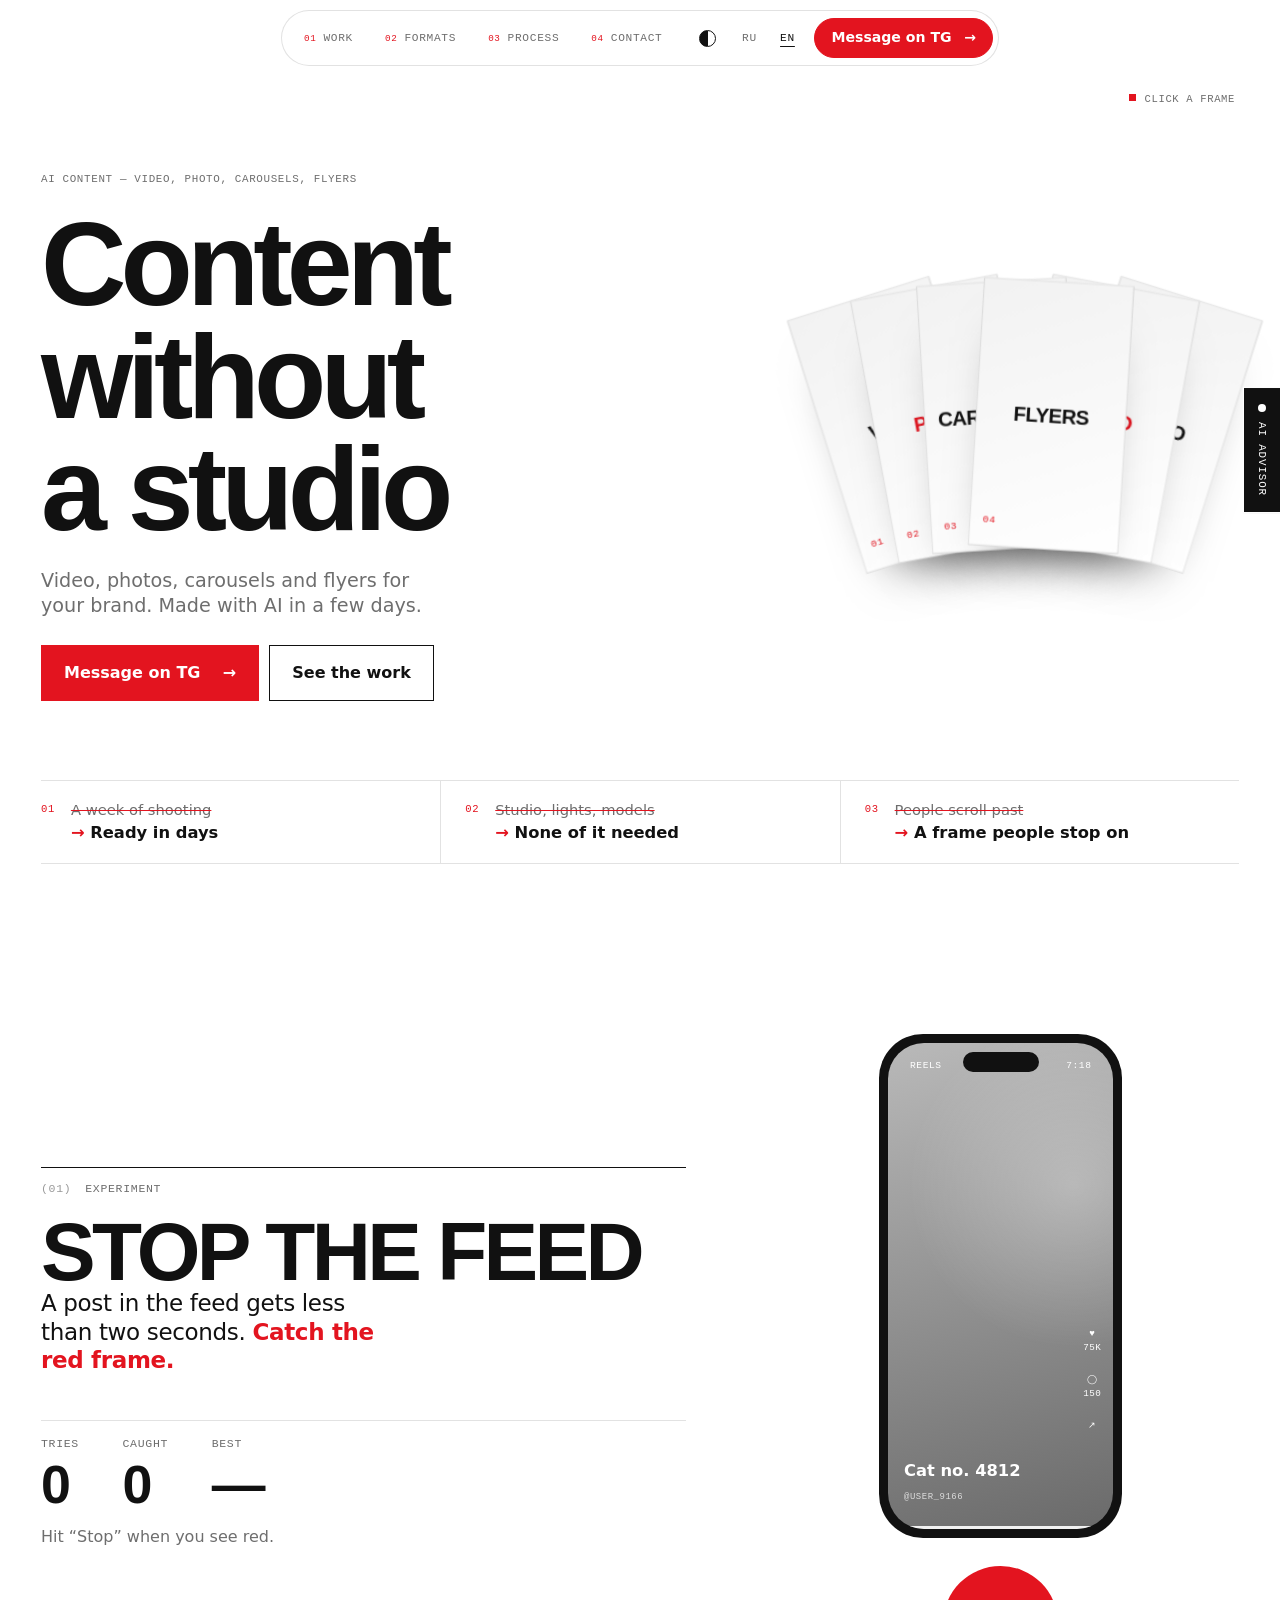
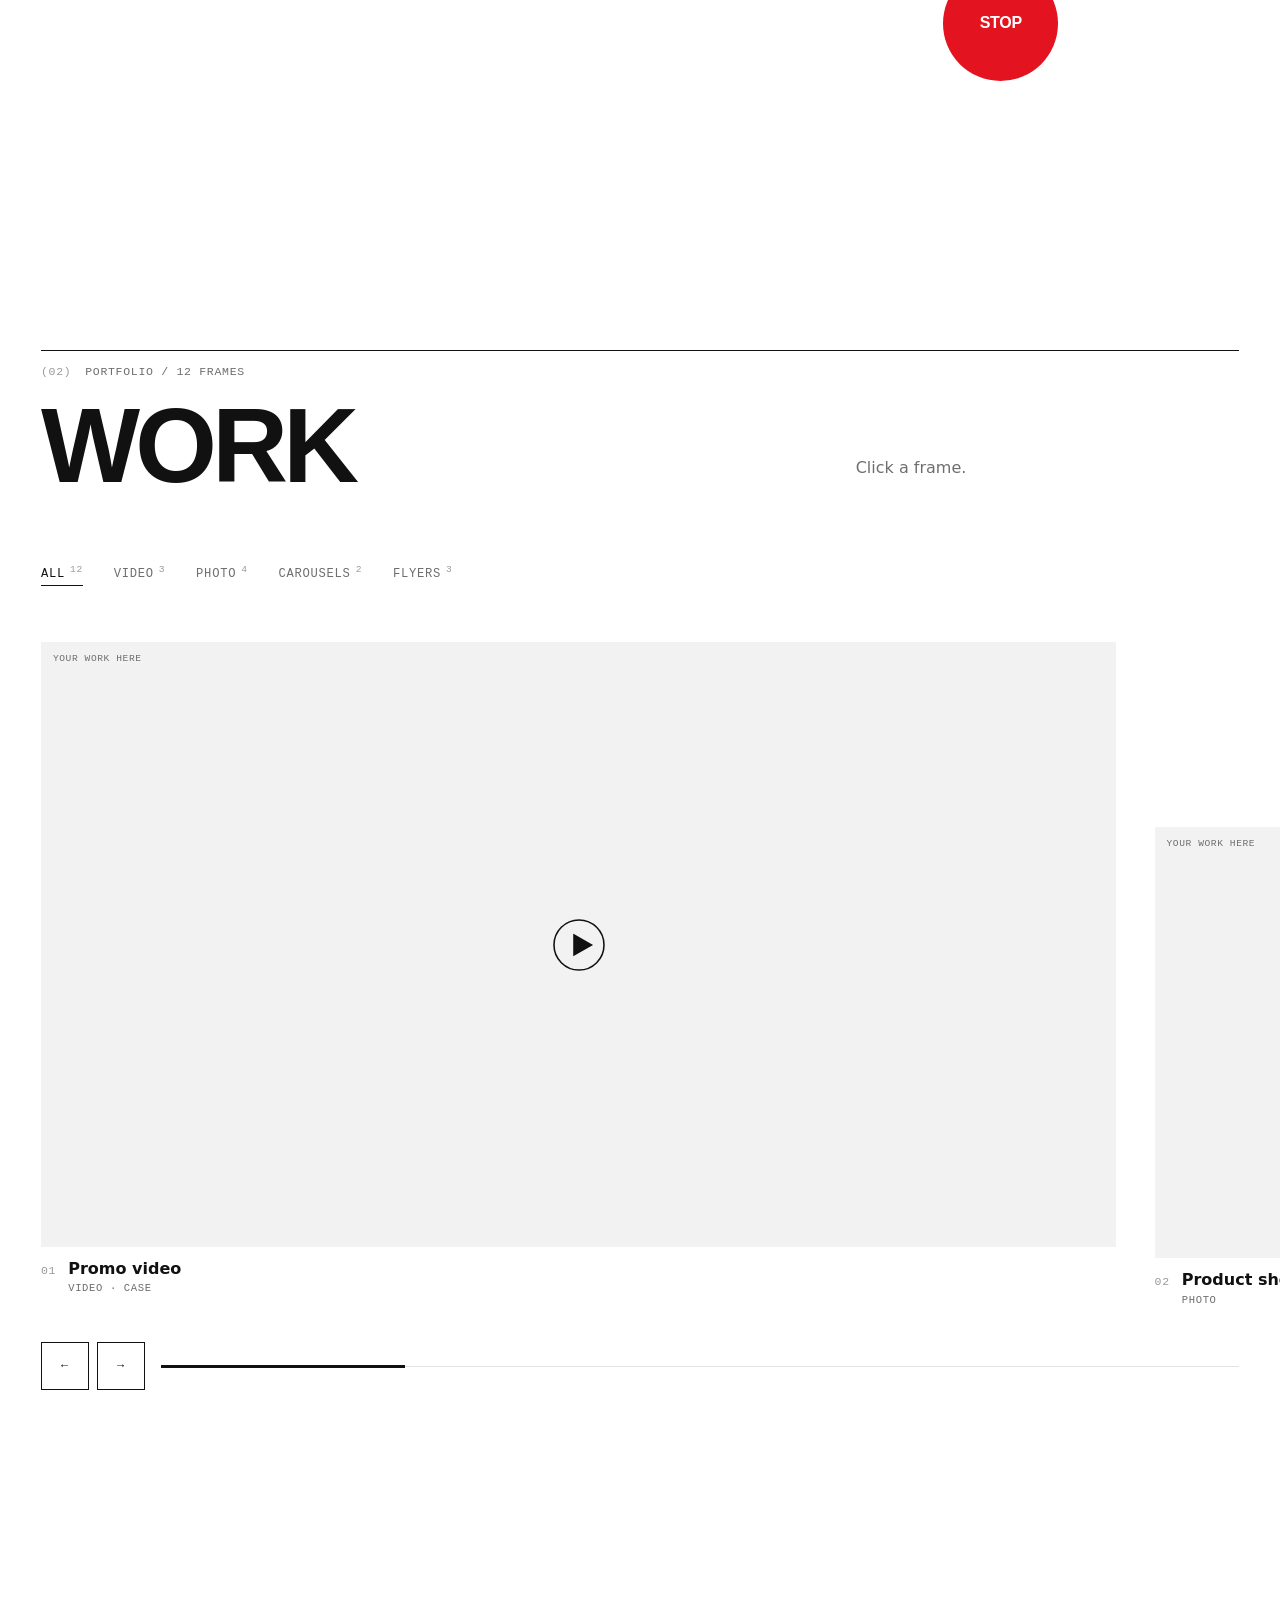
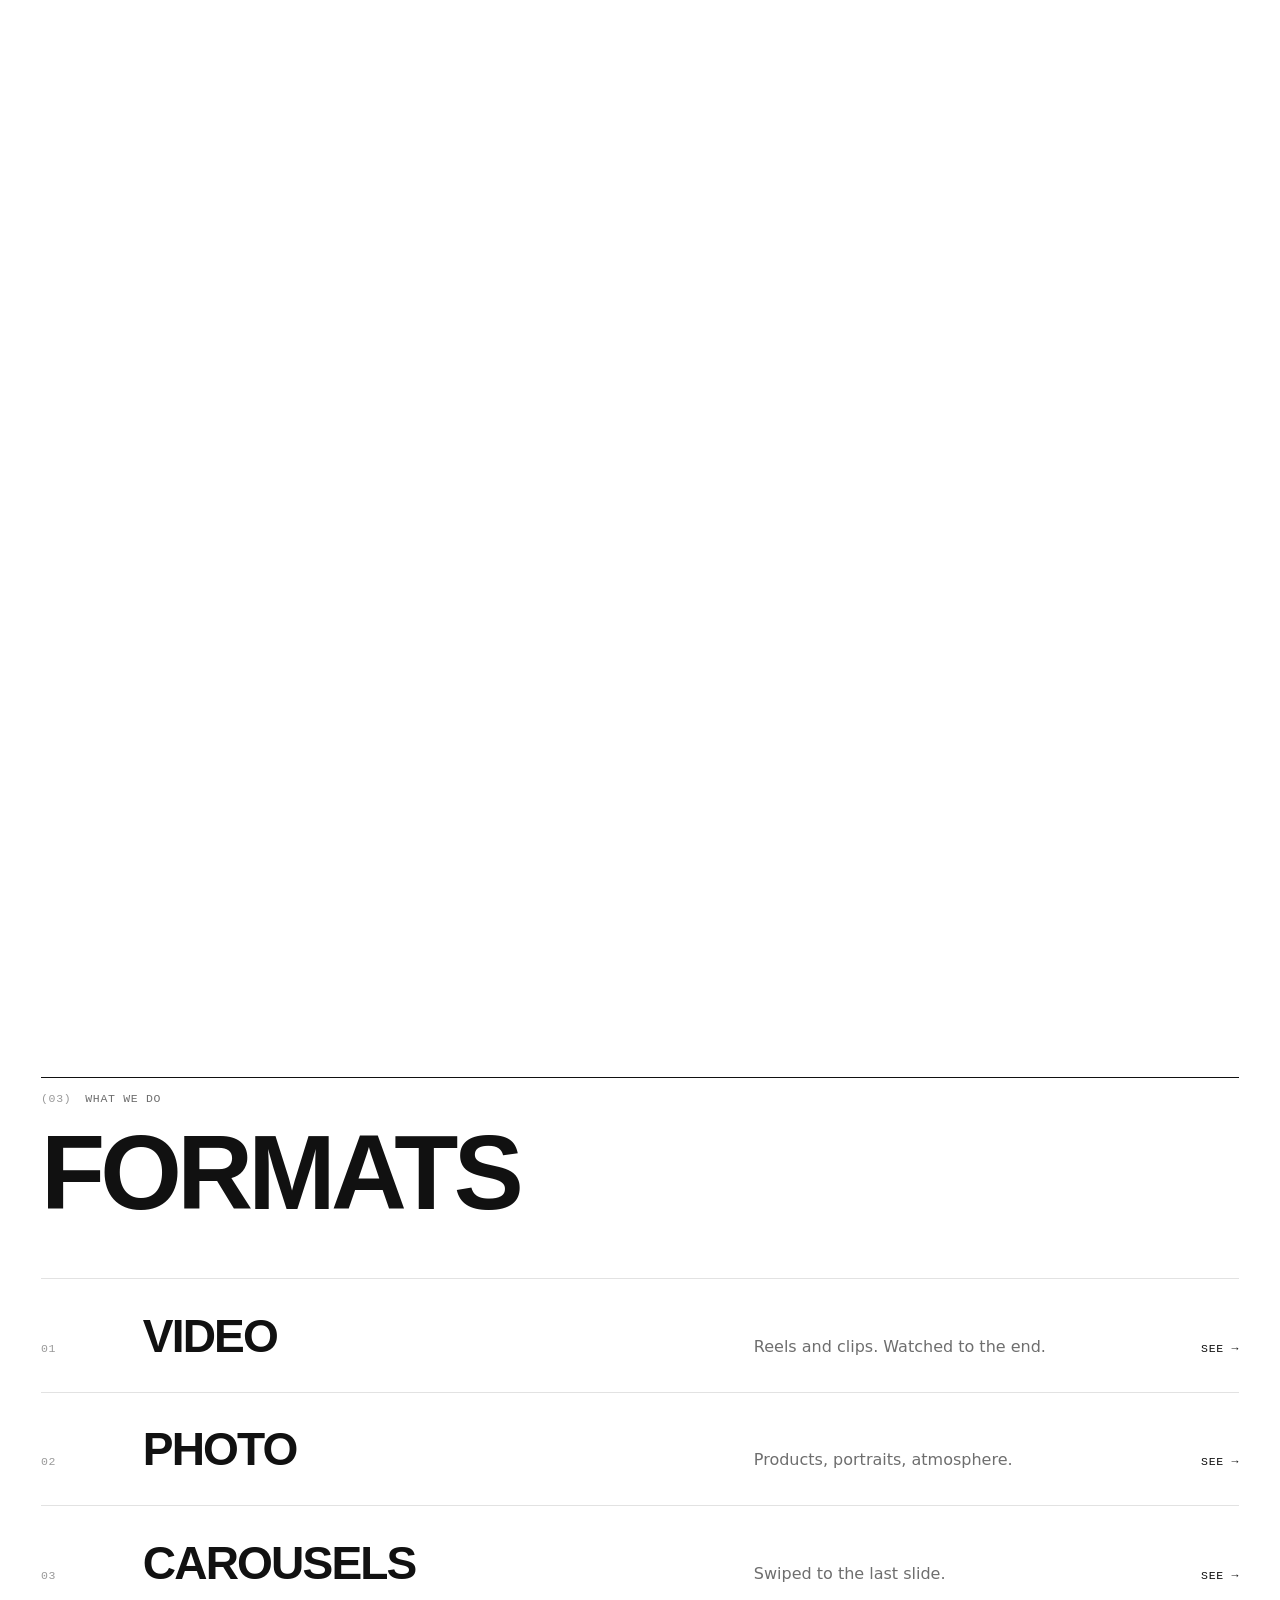
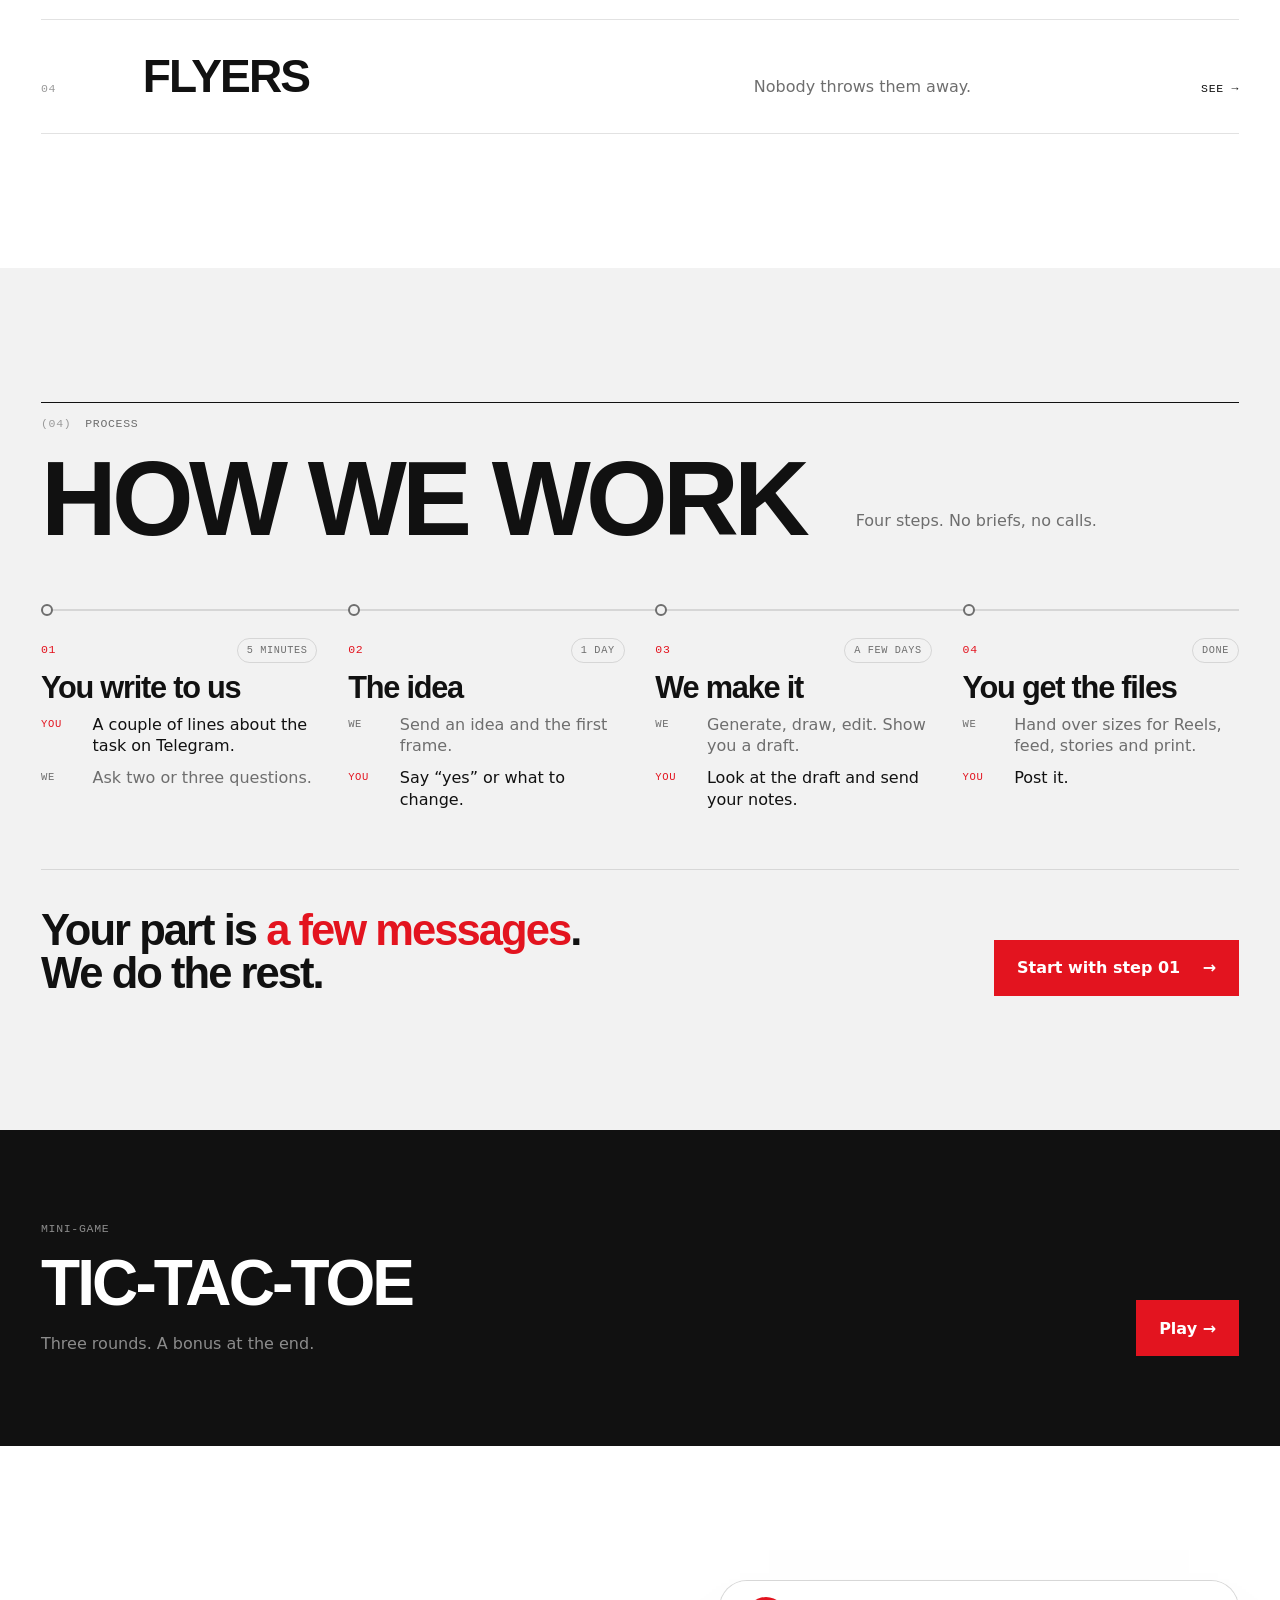
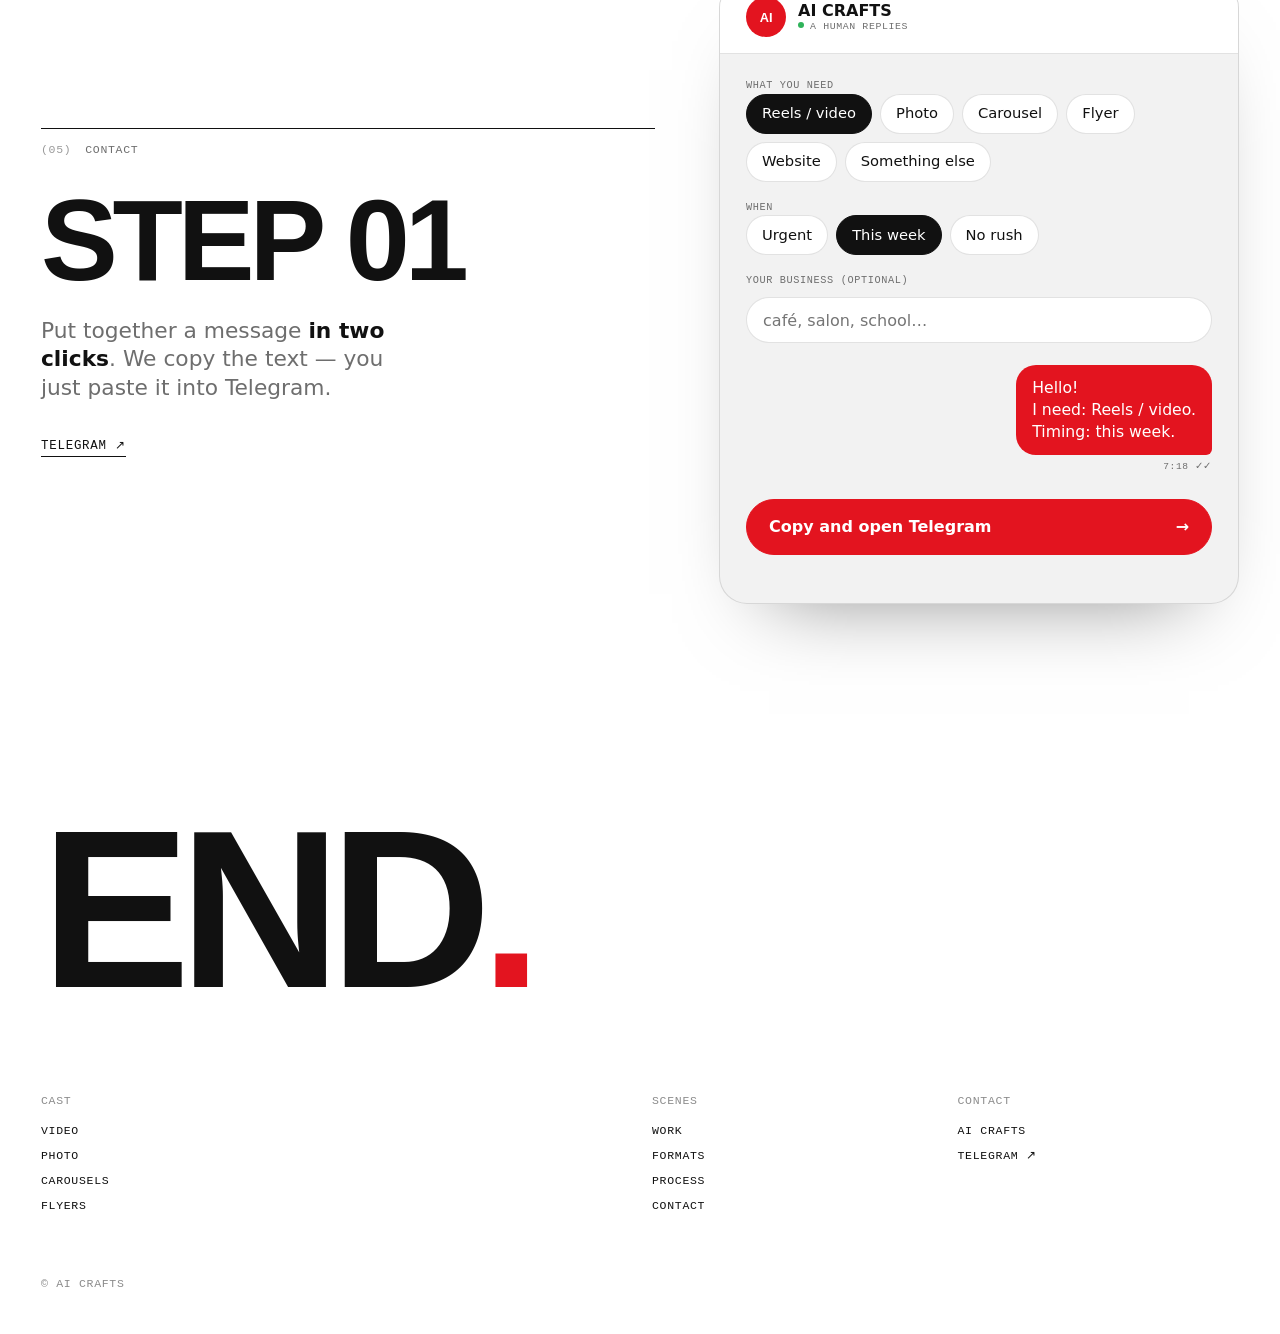
==== commit c41f620b: "Add files via upload" ====
--- a/index.html
+++ b/index.html
@@ -4,7 +4,7 @@
 <meta charset="utf-8">
 <meta name="viewport" content="width=device-width,initial-scale=1,viewport-fit=cover">
 <meta name="theme-color" content="#ffffff">
-<meta name="build" content="2026-11-27-r36-fan">
+<meta name="build" content="2026-11-27-r40-copy">
 <title>AI CRAFTS — ИИ-контент</title>
 <meta name="description" content="Видео, фото, карусели и флаеры с помощью ИИ. За дни.">
 <meta property="og:title" content="AI CRAFTS — ИИ-контент">
@@ -172,13 +172,18 @@
       <div class="sec-head">
         <p class="eyebrow mono"><span class="sec-n" aria-hidden="true"></span><span data-i18n="nav.process">Процесс</span></p>
         <h2 id="proc-h" data-rv><span data-i18n="proc.title">Как работаем</span></h2>
-      </div>
-      <ol class="steps">
-        <li class="step"><p class="mono step-n" data-frame="1">Кадр 1</p><h3 data-i18n="proc.1.t">Завязка</h3><p data-i18n="proc.1.d">Вы пишете задачу. Мы предлагаем идею.</p></li>
-        <li class="step"><p class="mono step-n" data-frame="2">Кадр 2</p><h3 data-i18n="proc.2.t">Съёмка</h3><p data-i18n="proc.2.d">ИИ и дизайнер делают материал.</p></li>
-        <li class="step"><p class="mono step-n" data-frame="3">Кадр 3</p><h3 data-i18n="proc.3.t">Монтаж</h3><p data-i18n="proc.3.d">Правим, пока не понравится.</p></li>
-        <li class="step"><p class="mono step-n" data-frame="4">Кадр 4</p><h3 data-i18n="proc.4.t">Премьера</h3><p data-i18n="proc.4.d">Отдаём файлы. Вы публикуете.</p></li>
+        <p class="hint" data-i18n="proc.hint">Четыре шага. Без брифов и созвонов.</p>
+      </div>
+      <ol class="steps" id="steps">
+        <li class="step"><p class="step-top"><span class="step-n mono">01</span><span class="step-t mono" data-i18n="proc.1.time">5 минут</span></p><h3 data-i18n="proc.1.t">Пишете нам</h3><p class="step-r you"><b class="mono" data-i18n="proc.you">Вы</b><span data-i18n="proc.1.you">Пара строк о задаче в Telegram.</span></p><p class="step-r"><b class="mono" data-i18n="proc.we">Мы</b><span data-i18n="proc.1.we">Задаём два-три вопроса.</span></p></li>
+        <li class="step"><p class="step-top"><span class="step-n mono">02</span><span class="step-t mono" data-i18n="proc.2.time">1 день</span></p><h3 data-i18n="proc.2.t">Идея</h3><p class="step-r"><b class="mono" data-i18n="proc.we">Мы</b><span data-i18n="proc.2.we">Присылаем идею и первый кадр.</span></p><p class="step-r you"><b class="mono" data-i18n="proc.you">Вы</b><span data-i18n="proc.2.you">Говорите «да» или что поменять.</span></p></li>
+        <li class="step"><p class="step-top"><span class="step-n mono">03</span><span class="step-t mono" data-i18n="proc.3.time">Несколько дней</span></p><h3 data-i18n="proc.3.t">Делаем</h3><p class="step-r"><b class="mono" data-i18n="proc.we">Мы</b><span data-i18n="proc.3.we">Генерируем, рисуем, монтируем. Показываем черновик.</span></p><p class="step-r you"><b class="mono" data-i18n="proc.you">Вы</b><span data-i18n="proc.3.you">Смотрите черновик и пишете правки.</span></p></li>
+        <li class="step"><p class="step-top"><span class="step-n mono">04</span><span class="step-t mono" data-i18n="proc.4.time">Готово</span></p><h3 data-i18n="proc.4.t">Получаете файлы</h3><p class="step-r"><b class="mono" data-i18n="proc.we">Мы</b><span data-i18n="proc.4.we">Отдаём размеры под Reels, ленту, сторис и печать.</span></p><p class="step-r you"><b class="mono" data-i18n="proc.you">Вы</b><span data-i18n="proc.4.you">Публикуете.</span></p></li>
       </ol>
+      <div class="proc-end">
+        <p class="proc-sum" data-i18n-html="proc.sum">Ваша часть — <b>пара сообщений</b>. Остальное делаем мы.</p>
+        <a class="btn" href="#contact" data-tg><span data-i18n="proc.cta">Начать с шага 01</span><span class="arr" aria-hidden="true">→</span></a>
+      </div>
     </div>
   </section>
 
@@ -196,15 +201,24 @@
   </section>
 
   <section class="sec contact-sec" id="contact" aria-labelledby="contact-h">
-    <div class="wrap">
-      <p class="eyebrow mono"><span class="sec-n" aria-hidden="true"></span><span data-i18n="nav.contact">Контакты</span></p>
-      <h2 class="contact-h" id="contact-h" data-rv><span data-i18n="contact.title">Напишите</span></h2>
-      <div class="contact-row">
-        <p class="hint" data-i18n="contact.hint">Пара строк в Telegram. Брифы не нужны.</p>
-        <div class="contact-cta">
-          <a class="btn big" href="#" data-tg><span data-i18n="cta.tg">Написать в ТГ</span><span class="arr" aria-hidden="true">→</span></a>
-          <p class="mono contact-note" data-i18n="contact.note">Отвечает человек</p>
-          <ul class="links" id="links"></ul>
+    <div class="wrap ct-in">
+      <div class="ct-txt">
+        <p class="eyebrow mono"><span class="sec-n" aria-hidden="true"></span><span data-i18n="nav.contact">Контакты</span></p>
+        <h2 class="ct-h" id="contact-h" data-rv><span data-i18n="contact.title">Шаг 01</span></h2>
+        <p class="ct-lead" data-i18n-html="contact.lead">Соберите сообщение <b>в два клика</b>. Мы скопируем текст — останется вставить его в Telegram.</p>
+        <ul class="links" id="links"></ul>
+      </div>
+      <div class="ct-card">
+        <div class="ct-bar"><span class="ct-ava" aria-hidden="true">AI</span><span class="ct-who"><b>AI CRAFTS</b><span class="mono" data-i18n="contact.note">Отвечает человек</span></span></div>
+        <div class="ct-body">
+          <fieldset class="ct-q"><legend class="mono" data-i18n="ct.what">Что нужно</legend><div class="ct-chips" id="ct-what" data-multi></div></fieldset>
+          <fieldset class="ct-q"><legend class="mono" data-i18n="ct.when">Когда</legend><div class="ct-chips" id="ct-when"></div></fieldset>
+          <label class="ct-q ct-biz"><span class="mono" data-i18n="ct.biz">Ваш бизнес (по желанию)</span><input id="ct-biz" type="text" maxlength="60" autocomplete="organization" placeholder="кофейня, салон, школа…" data-i18n-attr="placeholder:ct.bizph"></label>
+          <div class="ct-msg" aria-live="polite"><p class="ct-bubble" id="ct-bubble"></p><span class="ct-time mono" id="ct-time"></span></div>
+        </div>
+        <div class="ct-send">
+          <a class="btn ct-go" id="ct-go" href="#" data-tg><span data-i18n="ct.send">Скопировать и в Telegram</span><span class="arr" aria-hidden="true">→</span></a>
+          <p class="ct-done mono" id="ct-done" role="status"></p>
         </div>
       </div>
     </div>
--- a/css/site.css
+++ b/css/site.css
@@ -444,19 +444,35 @@
 @media (hover:hover) and (pointer:fine){a.sk-card{cursor:none}}
 @media (hover:none){.sk-cur{display:none}}
 
-/* ---------- процесс ---------- */
+/* ---------- процесс: вы / мы / срок ---------- */
 .proc{background:var(--paper-2)}
-.steps{list-style:none;margin:0;padding:0;display:grid}
-.step{display:grid;grid-template-columns:5.2rem minmax(0,1fr);gap:6px 12px;padding:22px 0;border-top:1px solid var(--line)}
-.step-n{color:var(--red-ink);padding-top:.5em}
-.step h3{font-family:var(--font-display);font-weight:800;font-size:clamp(1.3rem,2.2vw,1.9rem);line-height:1.05;letter-spacing:-.035em;text-transform:uppercase}
-.step p:last-child{grid-column:2;color:var(--muted);max-width:34ch}
+.steps{--pp:0;position:relative;list-style:none;margin:0;padding:0 0 0 28px;display:grid}
+/* линия процесса: серая, поверх неё заполняется красная */
+.steps::before,.steps::after{content:"";position:absolute;left:5px;top:10px;bottom:10px;width:2px;background:var(--line)}
+.steps::after{background:var(--red);transform:scaleY(var(--pp));transform-origin:50% 0}
+.step{position:relative;display:grid;gap:10px;align-content:start;padding:0 0 clamp(32px,5vw,48px)}
+.step::before{content:"";position:absolute;left:-28px;top:5px;width:12px;height:12px;border-radius:50%;background:var(--paper-2);border:2px solid var(--muted);z-index:1;transition:background .4s,border-color .4s,transform .4s var(--ease)}
+.step.on::before{background:var(--red);border-color:var(--red);transform:scale(1.15)}
+.step-top{display:flex;justify-content:space-between;align-items:baseline;gap:12px}
+.step-n{color:var(--red);font-size:.72rem}
+.step-t{padding:4px 9px;border:1px solid var(--line);border-radius:999px;font-size:.64rem;color:var(--muted);white-space:nowrap;transition:background .4s,color .4s,border-color .4s}
+.step.on .step-t{background:var(--ink);border-color:var(--ink);color:var(--paper)}
+.step h3{font-family:var(--font-display);font-weight:800;font-size:clamp(1.5rem,2.4vw,2.2rem);line-height:1;letter-spacing:-.04em}
+.step-r{display:grid;grid-template-columns:2.6em minmax(0,1fr);gap:10px;max-width:34ch;line-height:1.35}
+.step-r b{font-weight:500;font-size:.66rem;padding-top:.28em;color:var(--muted)}
+.step-r span{color:var(--muted)}
+.step-r.you span{color:var(--ink);font-weight:500}
+.step-r.you b{color:var(--red)}
+.proc-end{display:grid;gap:22px;justify-items:start;margin-top:8px;padding-top:clamp(24px,3vw,40px);border-top:1px solid var(--line)}
+.proc-sum{max-width:24ch;font-family:var(--font-display);font-weight:800;font-size:clamp(1.6rem,3.4vw,3rem);line-height:1;letter-spacing:-.045em}
+.proc-sum b{color:var(--red);font-weight:800}
 @media (min-width:900px){
-  .steps{grid-template-columns:repeat(4,minmax(0,1fr));column-gap:24px;align-items:start}
-  .step{display:block;padding:16px 0 0;border-top:1px solid var(--ink);margin-top:calc(var(--s,0) * clamp(28px,4.4vw,72px))}
-  .step:nth-child(2){--s:1}.step:nth-child(3){--s:2}.step:nth-child(4){--s:3}
-  .step-n{padding:0;margin-bottom:clamp(28px,4vw,64px)}
-  .step h3{margin-bottom:12px}
+  .steps{grid-template-columns:repeat(4,minmax(0,1fr));column-gap:clamp(20px,2.4vw,36px);padding:34px 0 0}
+  .steps::before,.steps::after{left:0;right:0;top:5px;bottom:auto;width:auto;height:2px}
+  .steps::after{transform:scaleX(var(--pp));transform-origin:0 50%}
+  .step{padding:0 0 clamp(36px,4vw,56px)}
+  .step::before{left:0;top:-34px}
+  .proc-end{grid-template-columns:minmax(0,1fr) auto;align-items:end}
 }
 
 /* ---------- мини-игра ---------- */
@@ -470,18 +486,46 @@
 @media (min-width:800px){.gcta{grid-template-columns:minmax(0,1fr) auto}}
 
 /* ---------- контакт ---------- */
-.contact-sec .eyebrow{margin-bottom:clamp(20px,3vw,40px)}
-.contact-h{font-size:clamp(2.5rem,10.4vw,11rem);line-height:.98}
-.contact-row{display:grid;gap:28px;margin-top:clamp(28px,5vw,72px)}
-.contact-cta{display:grid;gap:14px}
-.contact-note{color:var(--muted)}
+.ct-in{display:grid;gap:clamp(32px,5vw,72px)}
+.ct-txt{display:grid;gap:clamp(16px,2vw,24px);align-content:start}
+.ct-h{font-size:clamp(3rem,9vw,8.5rem);line-height:.92}
+.ct-lead{max-width:28ch;font-size:clamp(1.15rem,1.7vw,1.5rem);line-height:1.3;color:var(--muted)}
+.ct-lead b{color:var(--ink);font-weight:600}
 .links{list-style:none;margin:6px 0 0;padding:0;display:flex;flex-wrap:wrap;gap:8px 24px}
-.links a,.links span{font-family:var(--font-mono);font-size:.78rem;font-weight:500;letter-spacing:.06em;text-transform:uppercase;text-decoration:none;border-bottom:1px solid var(--ink);padding-bottom:2px}
-.links a:hover{color:var(--red-ink);border-color:var(--red-ink)}
+.links a,.links span{font-family:var(--font-mono);font-size:.78rem;font-weight:500;letter-spacing:.06em;text-transform:uppercase;text-decoration:none;color:var(--ink);border-bottom:1px solid var(--ink);padding-bottom:3px}
+.links a:hover{color:var(--red);border-color:var(--red)}
+/* окно «чата» */
+.ct-card{display:flex;flex-direction:column;border:1px solid var(--line);border-radius:28px;background:var(--paper-2);overflow:hidden;box-shadow:0 40px 80px -50px rgba(0,0,0,.5)}
+.ct-bar{display:flex;align-items:center;gap:12px;padding:14px 18px;border-bottom:1px solid var(--line);background:var(--paper)}
+.ct-ava{display:grid;place-items:center;width:40px;height:40px;border-radius:50%;background:var(--red);color:#fff;font-family:var(--font-display);font-weight:800;font-size:.8rem}
+.ct-who{display:grid;gap:2px;line-height:1.1}
+.ct-who .mono{font-size:.62rem;color:var(--muted)}
+.ct-who .mono::before{content:"";display:inline-block;width:6px;height:6px;margin-right:6px;border-radius:50%;background:#2fb35a;vertical-align:1px}
+.ct-body{display:grid;gap:18px;padding:20px 18px}
+.ct-q{margin:0;padding:0;border:0;display:grid;gap:9px;min-width:0}
+.ct-q legend,.ct-q>span{padding:0;font-size:.64rem;color:var(--muted)}
+.ct-chips{display:flex;flex-wrap:wrap;gap:8px}
+.ct-chips button{min-height:40px;padding:0 15px;border:1px solid var(--line);border-radius:999px;background:var(--paper);color:var(--ink);font:500 .92rem/1 var(--font-body);cursor:pointer;transition:background .2s,color .2s,border-color .2s,transform .15s}
+.ct-chips button:hover{border-color:var(--ink)}
+.ct-chips button:active{transform:scale(.95)}
+.ct-chips button[aria-pressed="true"]{background:var(--ink);border-color:var(--ink);color:var(--paper)}
+.ct-biz input{min-height:46px;padding:0 16px;border:1px solid var(--line);border-radius:999px;background:var(--paper);color:var(--ink);font:400 1rem var(--font-body)}
+.ct-biz input:focus{outline:2px solid var(--red);outline-offset:1px}
+.ct-msg{display:grid;justify-items:end;gap:5px;margin-top:4px}
+.ct-bubble{max-width:88%;padding:12px 16px;border-radius:20px 20px 6px 20px;background:var(--red);color:#fff;white-space:pre-line;line-height:1.4;font-size:.98rem}
+.ct-bubble.pop{animation:ctpop .35s var(--ease)}
+@keyframes ctpop{from{transform:scale(.96) translateY(4px);opacity:.6}}
+.ct-time{font-size:.6rem;color:var(--muted)}
+.ct-send{display:grid;gap:10px;padding:0 18px 18px}
+.ct-go{width:100%;border-radius:999px;white-space:nowrap}
+.ct-go:hover{background:var(--ink);border-color:var(--ink);color:var(--paper)}
+@media (max-width:420px){.ct-go{font-size:.9rem;padding:0 18px}}
+.ct-done{min-height:1.2em;font-size:.64rem;color:var(--muted);text-align:center}
+.ct-done.ok{color:var(--ink)}
 @media (min-width:900px){
-  .contact-row{grid-template-columns:repeat(12,minmax(0,1fr));column-gap:24px;align-items:start}
-  .contact-row .hint{grid-column:1 / span 4;font-size:1.1rem;color:var(--ink)}
-  .contact-cta{grid-column:6 / -1}
+  .ct-in{grid-template-columns:minmax(0,1fr) minmax(0,520px);align-items:center}
+  .ct-body{padding:24px 26px}.ct-send{padding:0 26px 26px}.ct-bar{padding:16px 26px}
+}
 }
 
 /* ---------- подвал ---------- */
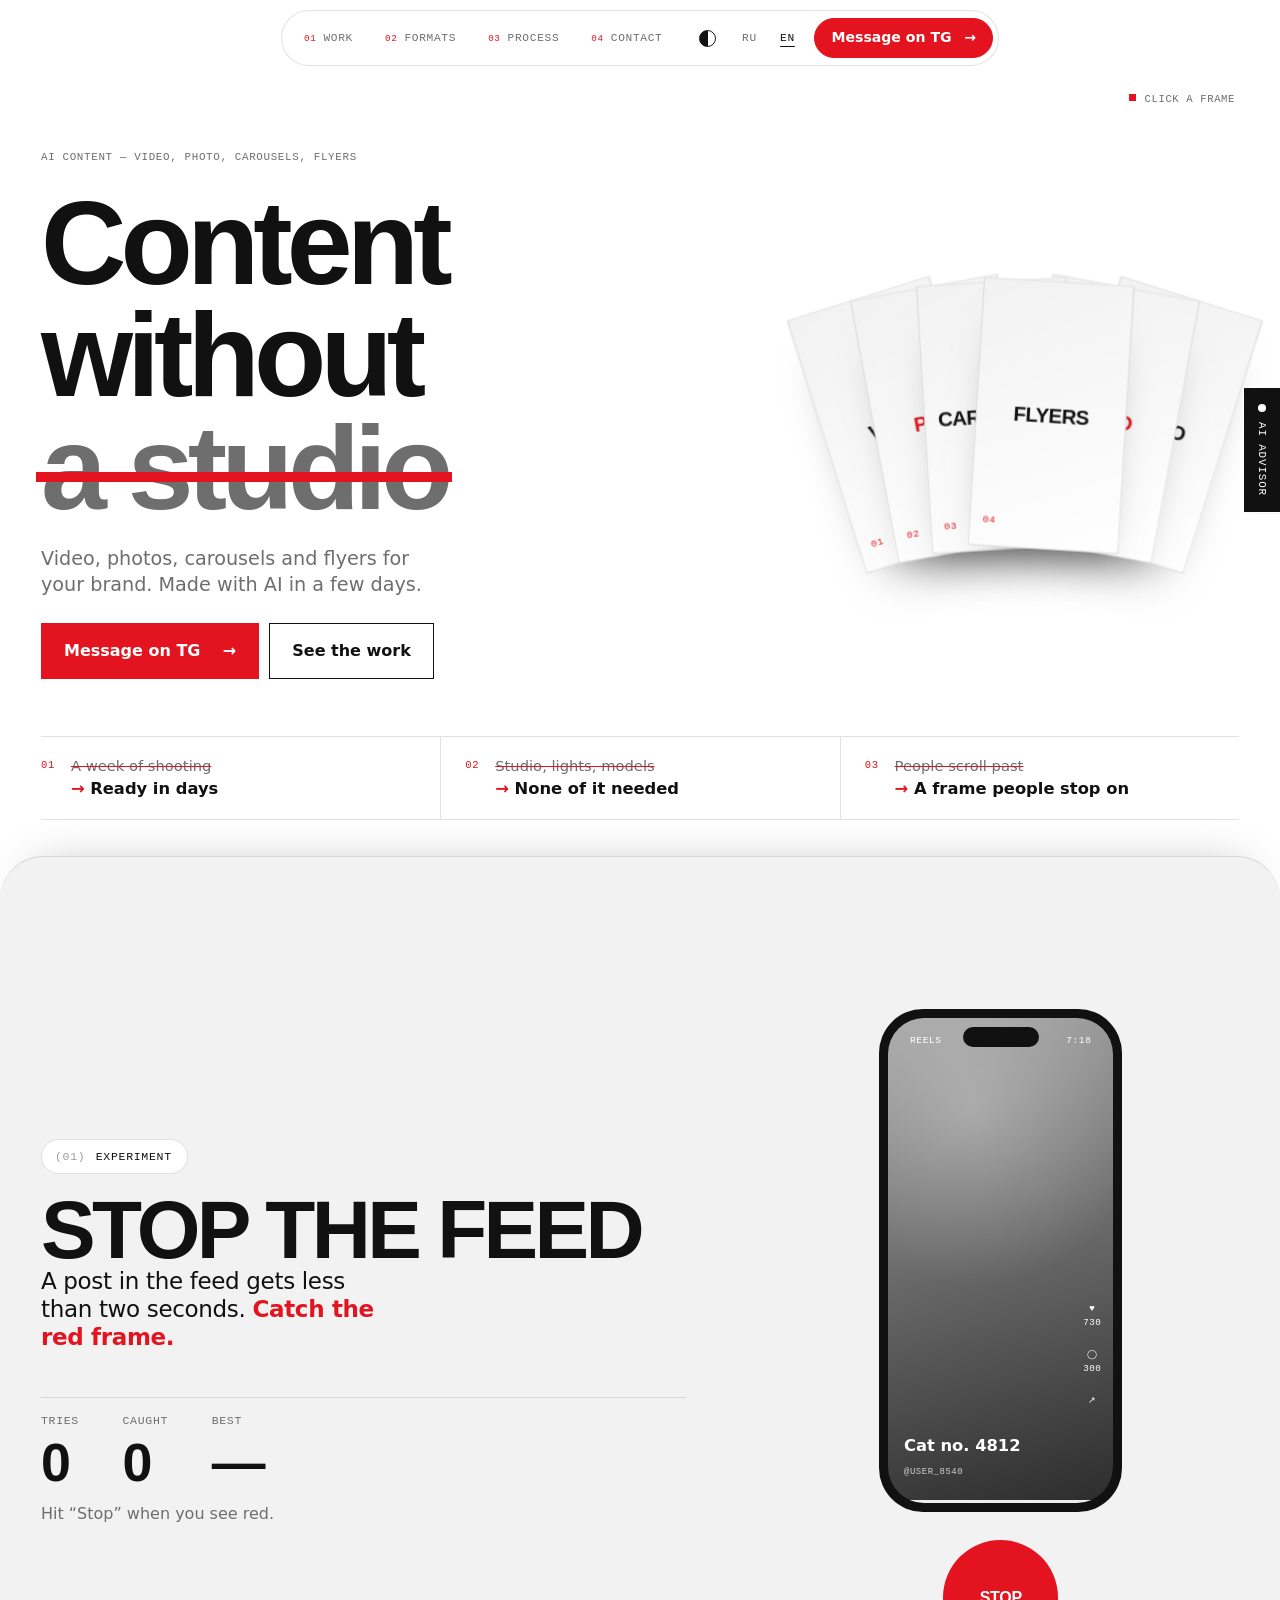
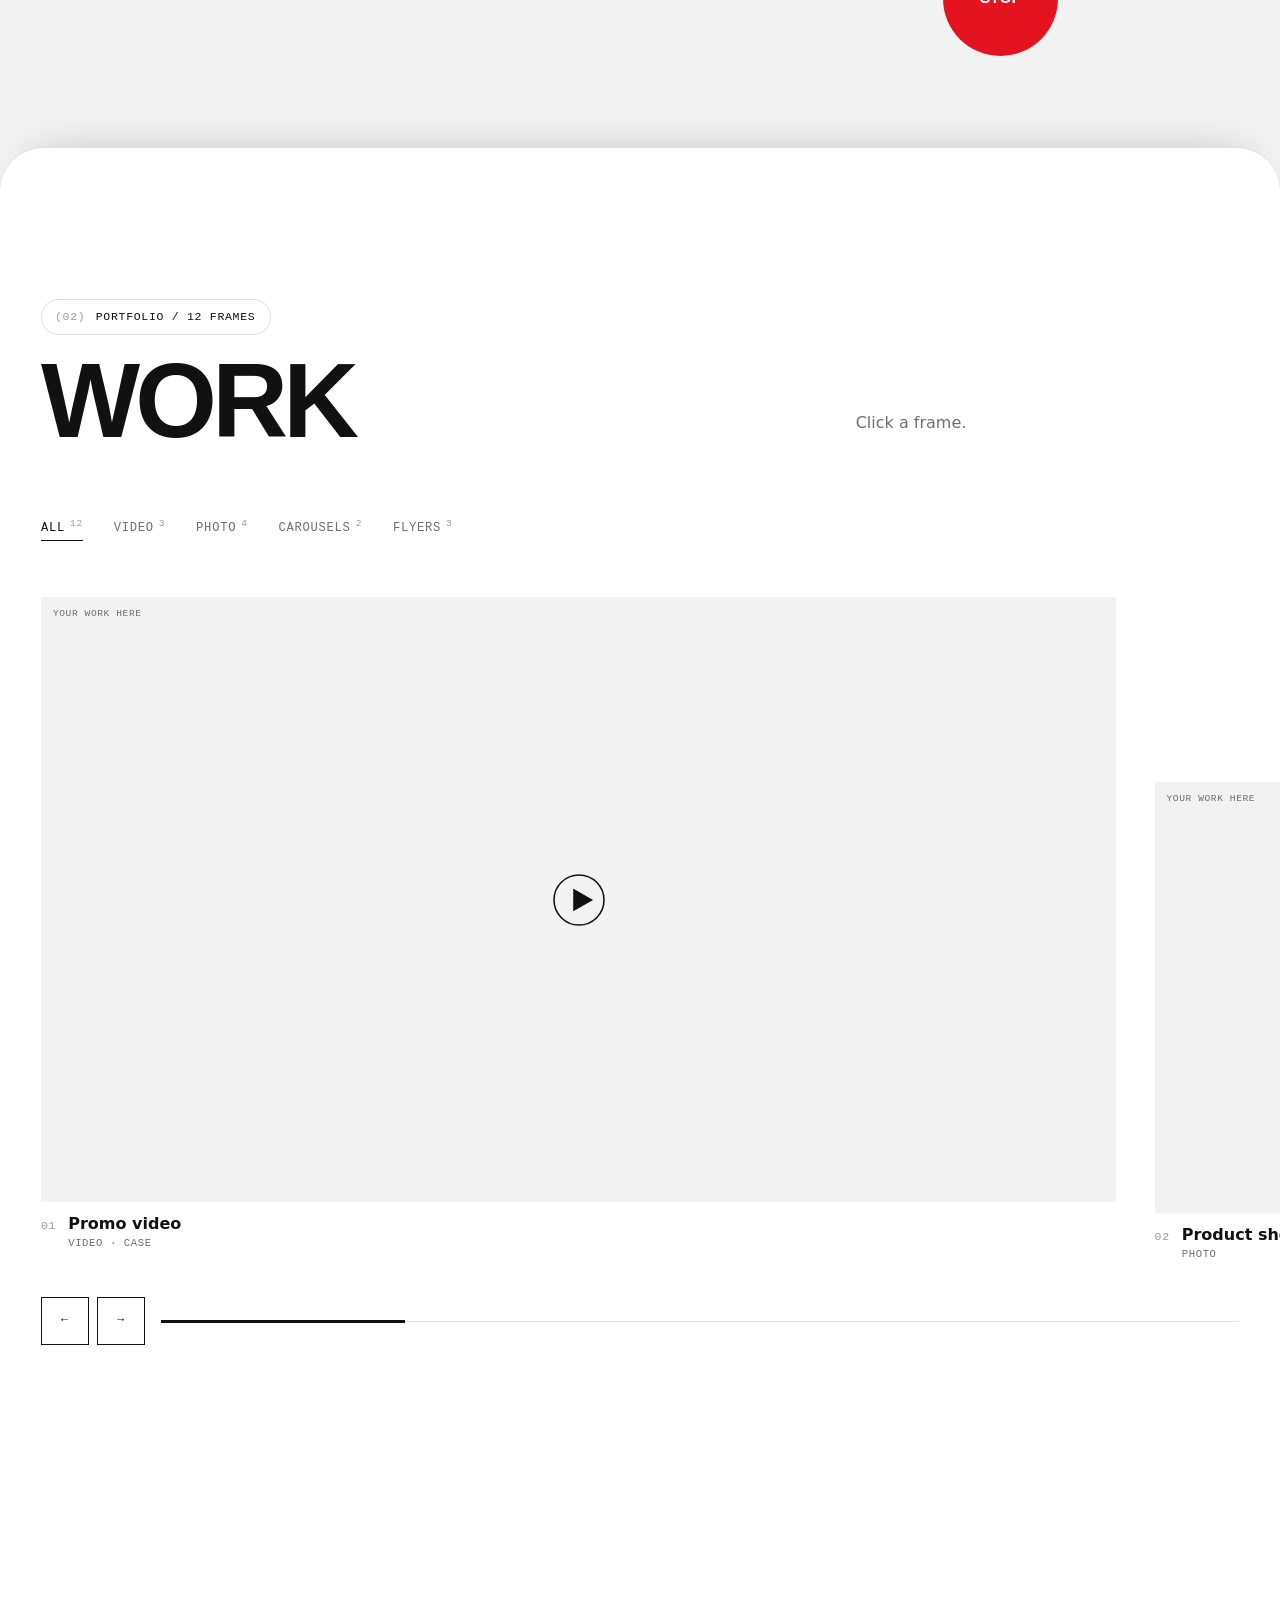
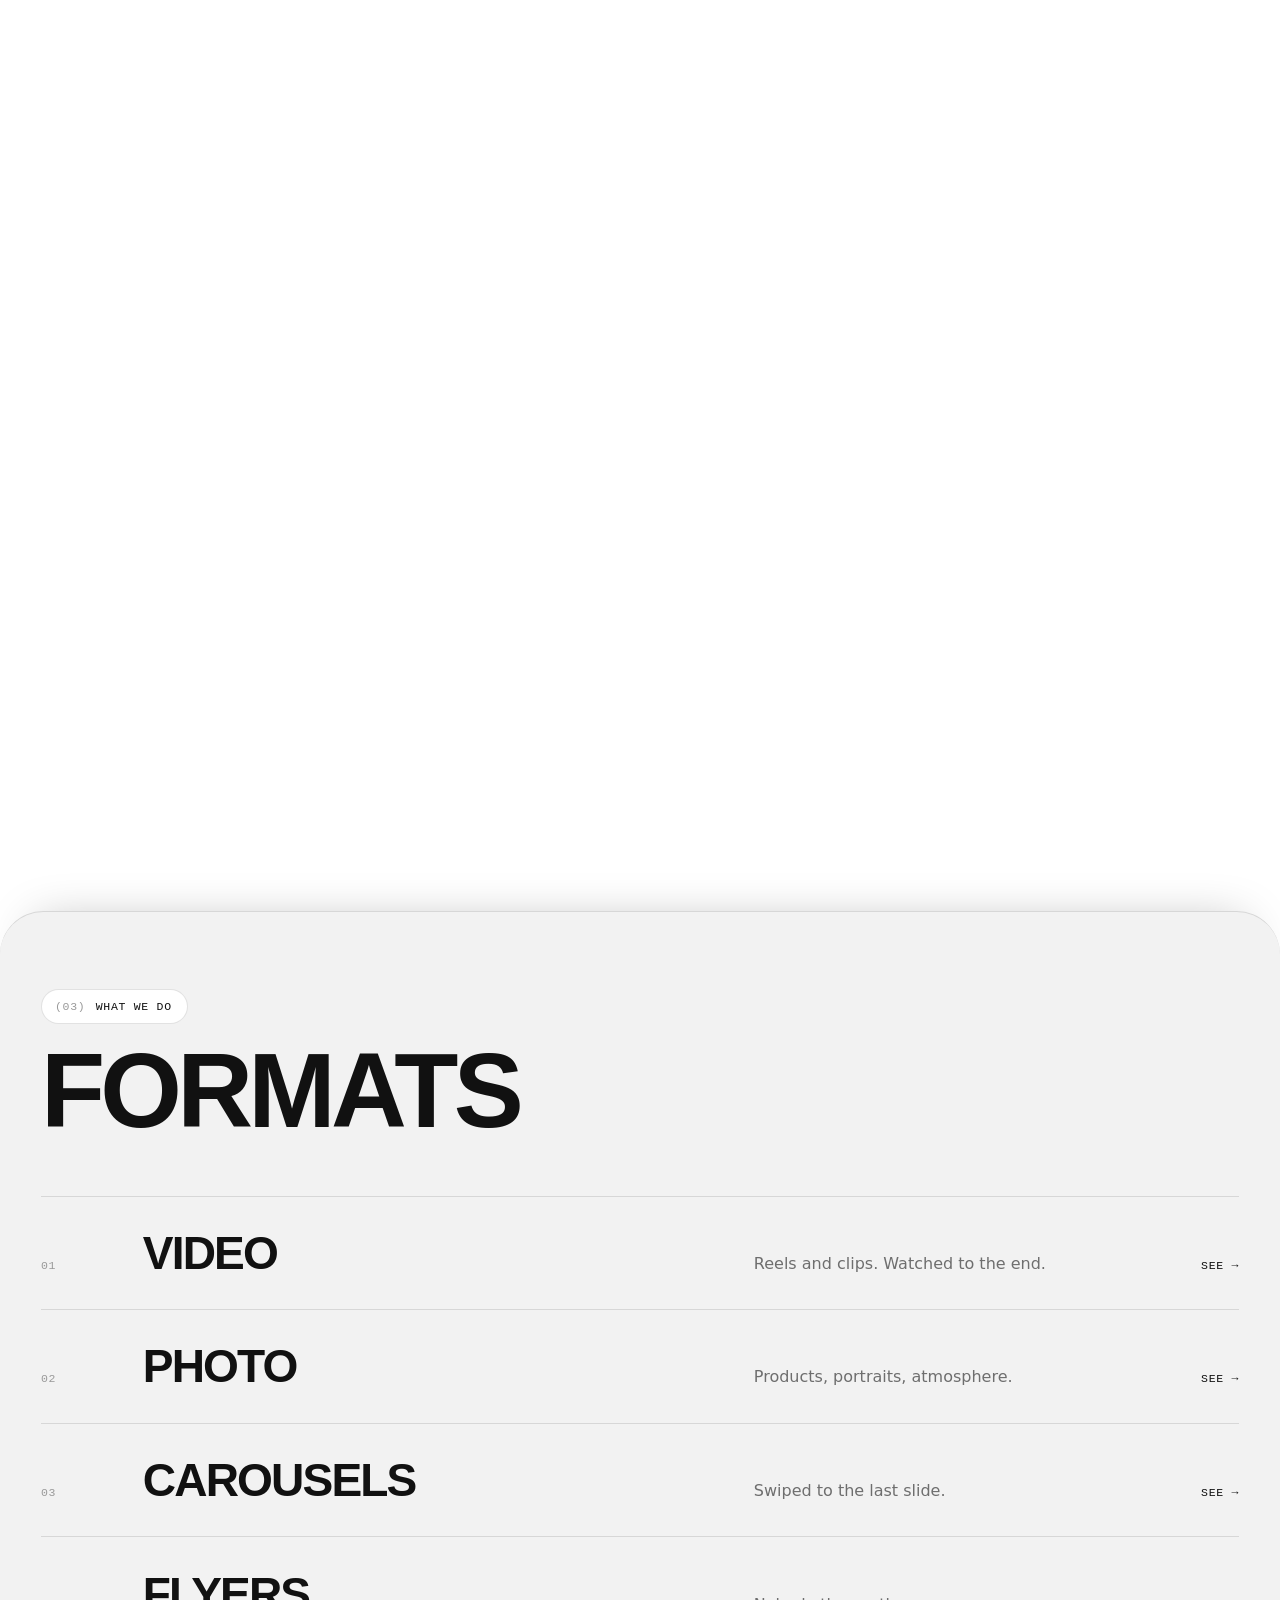
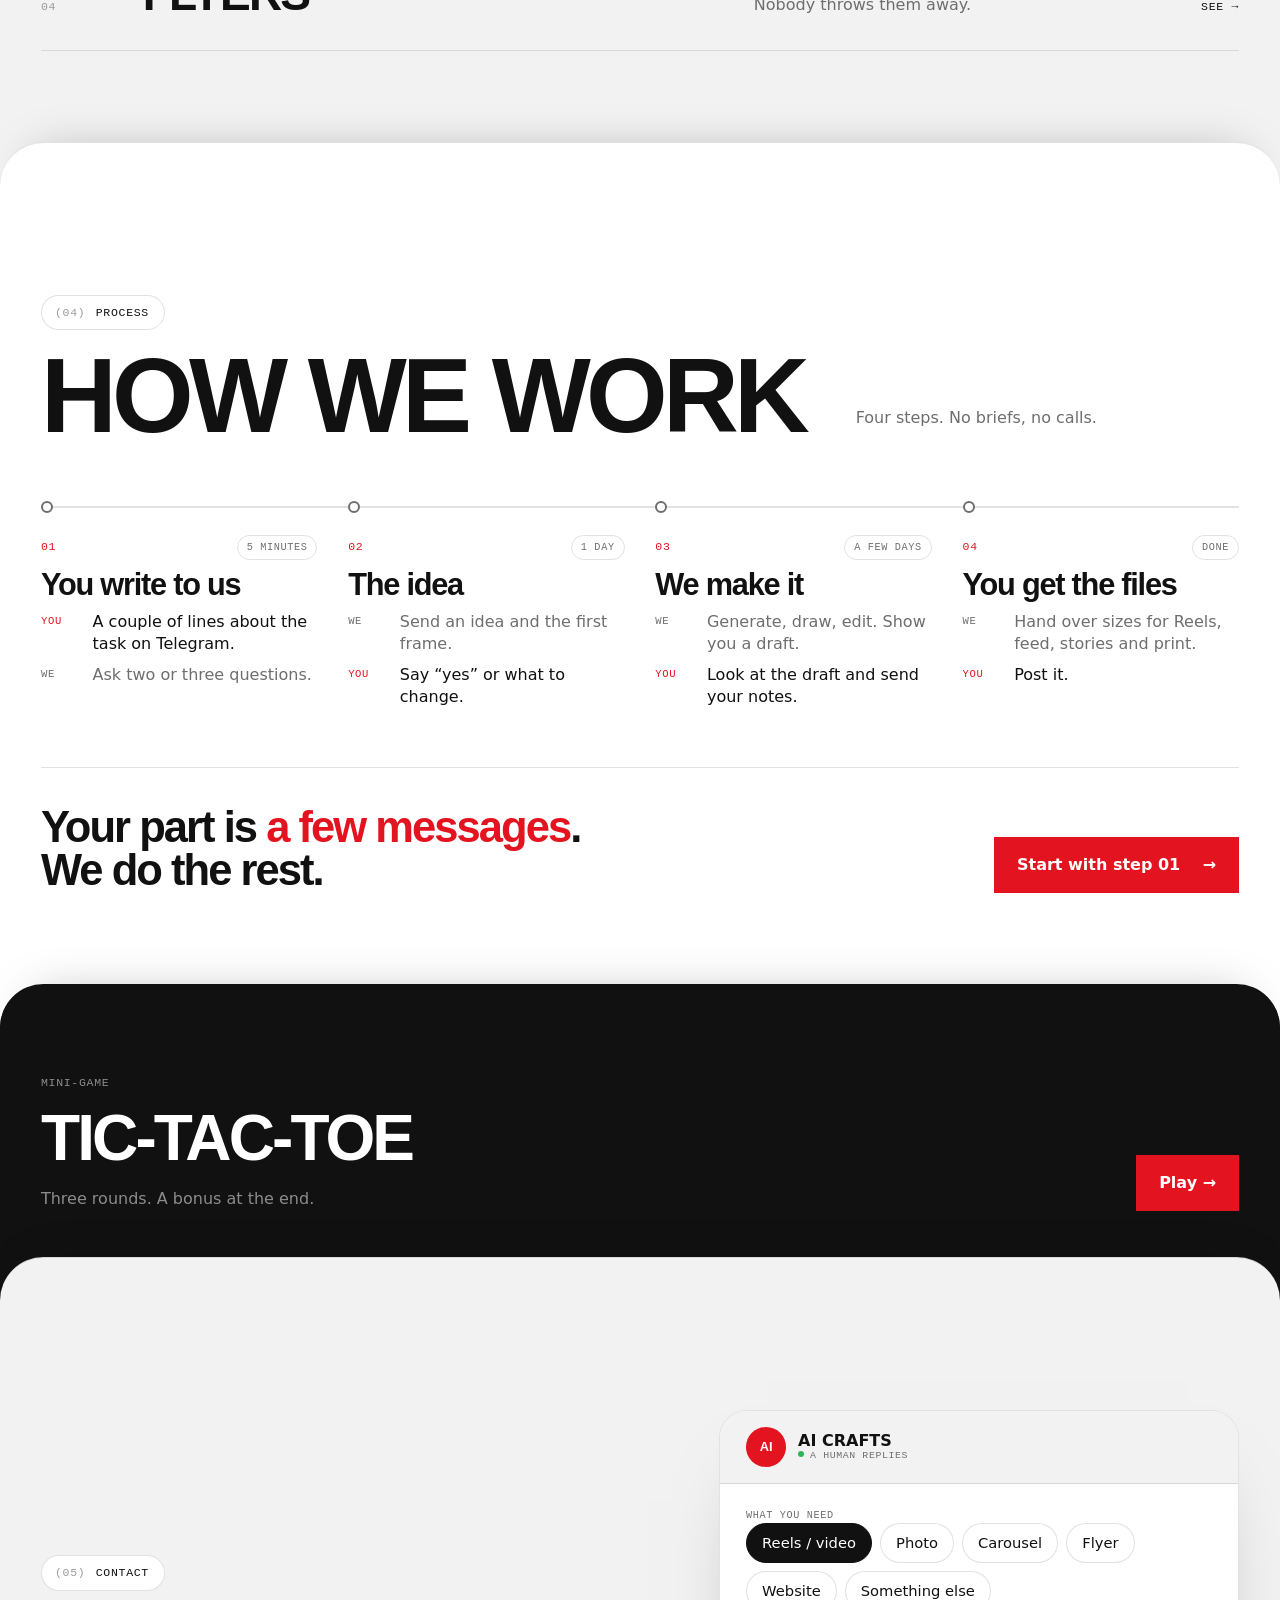
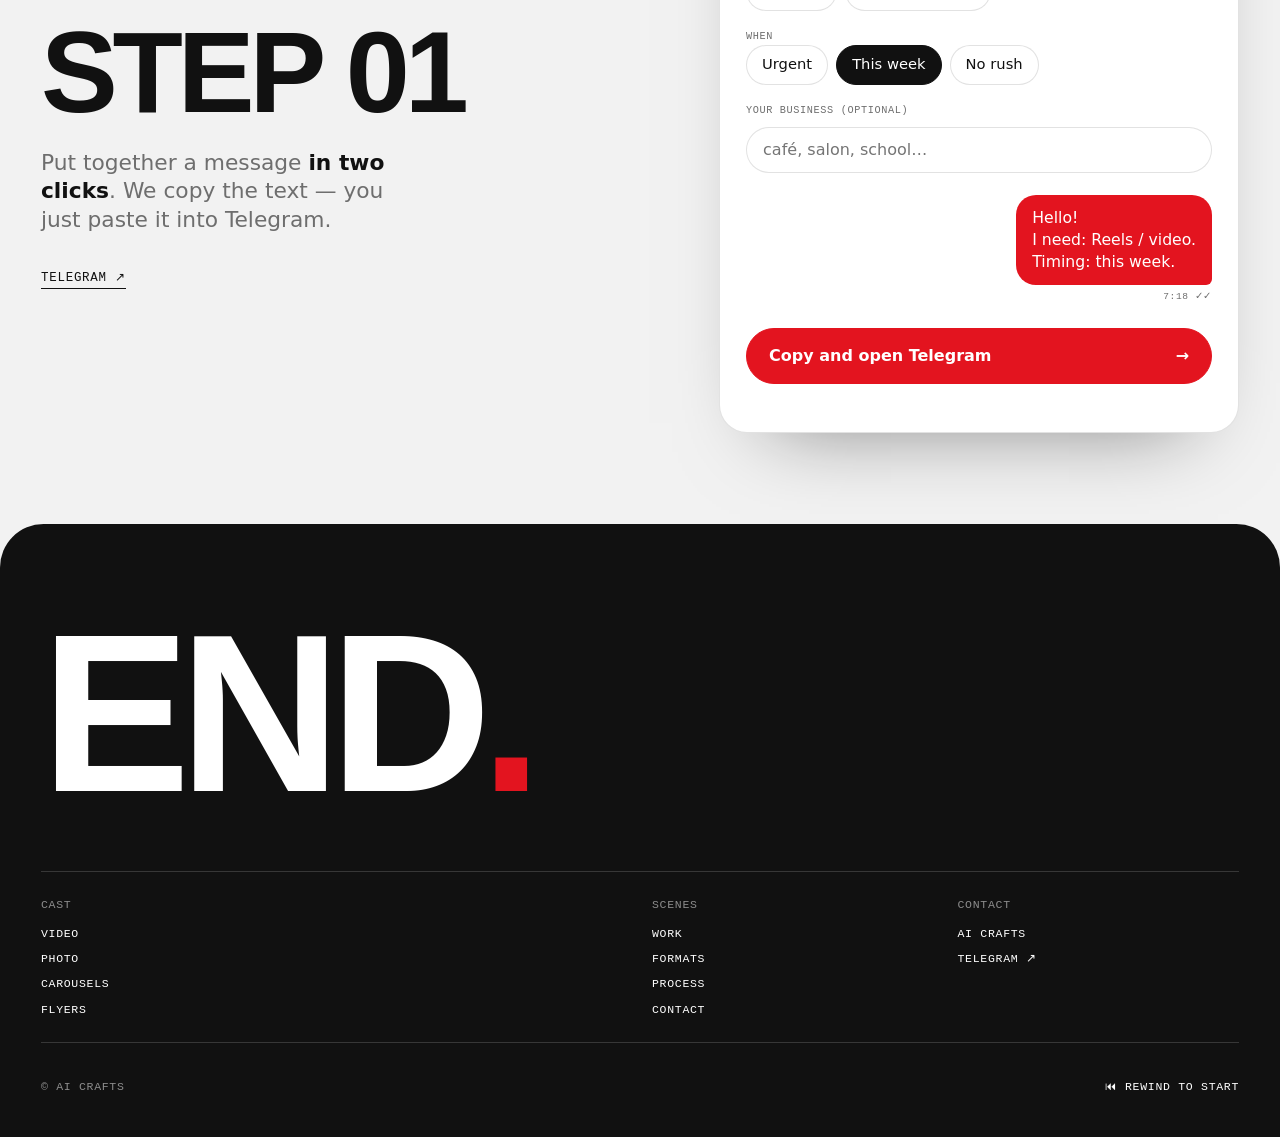
==== commit b9131d2c: "Add files via upload" ====
--- a/index.html
+++ b/index.html
@@ -4,7 +4,7 @@
 <meta charset="utf-8">
 <meta name="viewport" content="width=device-width,initial-scale=1,viewport-fit=cover">
 <meta name="theme-color" content="#ffffff">
-<meta name="build" content="2026-11-27-r40-copy">
+<meta name="build" content="2026-11-27-r43-sheets">
 <title>AI CRAFTS — ИИ-контент</title>
 <meta name="description" content="Видео, фото, карусели и флаеры с помощью ИИ. За дни.">
 <meta property="og:title" content="AI CRAFTS — ИИ-контент">
--- a/css/site.css
+++ b/css/site.css
@@ -301,9 +301,14 @@
 
 /* ---------- секции ---------- */
 main{counter-reset:sec}
-.sec{padding-block:clamp(72px,10.5vw,170px)}
+/* секции — листы: скруглённый верх, каждый наезжает на предыдущий, фон чередуется (класс .alt ставит site.js) */
+:root{--sheet:clamp(22px,3.4vw,48px)}
+.sec{--bg:var(--paper);position:relative;padding-block:calc(clamp(72px,10.5vw,170px) + var(--sheet) * .4) clamp(72px,10.5vw,170px);margin-top:calc(var(--sheet) * -1);background:var(--bg);border-radius:var(--sheet) var(--sheet) 0 0;border-top:1px solid var(--line);box-shadow:0 -24px 48px -36px rgba(0,0,0,.28)}
+.sec.alt{--bg:var(--paper-2)}
+.hero{padding-bottom:var(--sheet)}
 .sec-head{display:grid;gap:14px;margin-bottom:clamp(28px,4.4vw,64px)}
-.eyebrow{display:flex;gap:1.2em;padding-top:12px;border-top:1px solid var(--ink);color:var(--muted)}
+.eyebrow{display:inline-flex;align-items:center;gap:.9em;justify-self:start;width:max-content;max-width:100%;padding:8px 15px 8px 13px;border:1px solid var(--line);border-radius:999px;background:var(--paper);color:var(--ink)}
+.alt .eyebrow{background:var(--paper)}
 .sec-n::before{counter-increment:sec;content:"(" counter(sec,decimal-leading-zero) ")";color:var(--red-ink)}
 h2{font-family:var(--font-display);font-weight:800;font-size:clamp(2.3rem,8.2vw,8rem);line-height:.92;letter-spacing:-.045em;text-transform:uppercase;overflow-wrap:break-word;hyphens:auto}
 h2[data-rv]{overflow:hidden;padding-block:.22em .06em;margin-block:-.18em -.06em}
@@ -445,13 +450,13 @@
 @media (hover:none){.sk-cur{display:none}}
 
 /* ---------- процесс: вы / мы / срок ---------- */
-.proc{background:var(--paper-2)}
+
 .steps{--pp:0;position:relative;list-style:none;margin:0;padding:0 0 0 28px;display:grid}
 /* линия процесса: серая, поверх неё заполняется красная */
 .steps::before,.steps::after{content:"";position:absolute;left:5px;top:10px;bottom:10px;width:2px;background:var(--line)}
 .steps::after{background:var(--red);transform:scaleY(var(--pp));transform-origin:50% 0}
 .step{position:relative;display:grid;gap:10px;align-content:start;padding:0 0 clamp(32px,5vw,48px)}
-.step::before{content:"";position:absolute;left:-28px;top:5px;width:12px;height:12px;border-radius:50%;background:var(--paper-2);border:2px solid var(--muted);z-index:1;transition:background .4s,border-color .4s,transform .4s var(--ease)}
+.step::before{content:"";position:absolute;left:-28px;top:5px;width:12px;height:12px;border-radius:50%;background:var(--bg);border:2px solid var(--muted);z-index:1;transition:background .4s,border-color .4s,transform .4s var(--ease)}
 .step.on::before{background:var(--red);border-color:var(--red);transform:scale(1.15)}
 .step-top{display:flex;justify-content:space-between;align-items:baseline;gap:12px}
 .step-n{color:var(--red);font-size:.72rem}
@@ -476,10 +481,10 @@
 }
 
 /* ---------- мини-игра ---------- */
-.gsec{padding-block:0}
+.gsec{--bg:var(--ink);padding-block:0;overflow:hidden;border-top-color:transparent}
 .gsec .wrap{max-width:none;padding:0}
 .gcta{display:grid;gap:24px;align-items:end;padding:clamp(40px,7vw,104px) var(--edge);background:var(--ink);color:var(--on-dark)}
-.gcta .eyebrow{display:block;border:0;padding:0;margin-bottom:14px;color:var(--dim)}
+.gcta .eyebrow{display:block;border:0;padding:0;margin-bottom:14px;background:none;color:var(--dim)}
 .gcta h2{font-size:clamp(1.6rem,5vw,4.6rem);line-height:1.02;max-width:16ch}
 .gcta .hint{margin-top:16px;color:var(--dim)}
 .gcta .btn:hover{background:transparent;border-color:var(--on-dark);color:var(--on-dark)}
@@ -526,10 +531,10 @@
   .ct-in{grid-template-columns:minmax(0,1fr) minmax(0,520px);align-items:center}
   .ct-body{padding:24px 26px}.ct-send{padding:0 26px 26px}.ct-bar{padding:16px 26px}
 }
-}
 
 /* ---------- подвал ---------- */
-.ftr{background:var(--ink);color:var(--on-dark);overflow:hidden}
+.ftr{position:relative;margin-top:calc(var(--sheet) * -1);background:var(--ink);color:var(--on-dark);overflow:hidden;border-radius:var(--sheet) var(--sheet) 0 0}
+.ftr-in{padding-top:calc(clamp(40px,6vw,88px) + var(--sheet) * .4)!important}
 .ftr-in{padding-block:clamp(40px,6vw,88px) max(28px,env(safe-area-inset-bottom,0px))}
 .end{margin-bottom:clamp(28px,5vw,72px);font-family:var(--font-display);font-weight:800;font-size:clamp(3rem,17.5vw,17rem);line-height:.84;letter-spacing:-.05em;white-space:nowrap}
 .end span:last-child{color:var(--red)}
@@ -812,3 +817,5 @@
   *,*::before,*::after{animation:none!important;transition:none!important}
   .hero-gl{opacity:1}
 }
+.alt .ct-card{background:var(--paper)}
+.alt .ct-bar{background:var(--paper-2)}
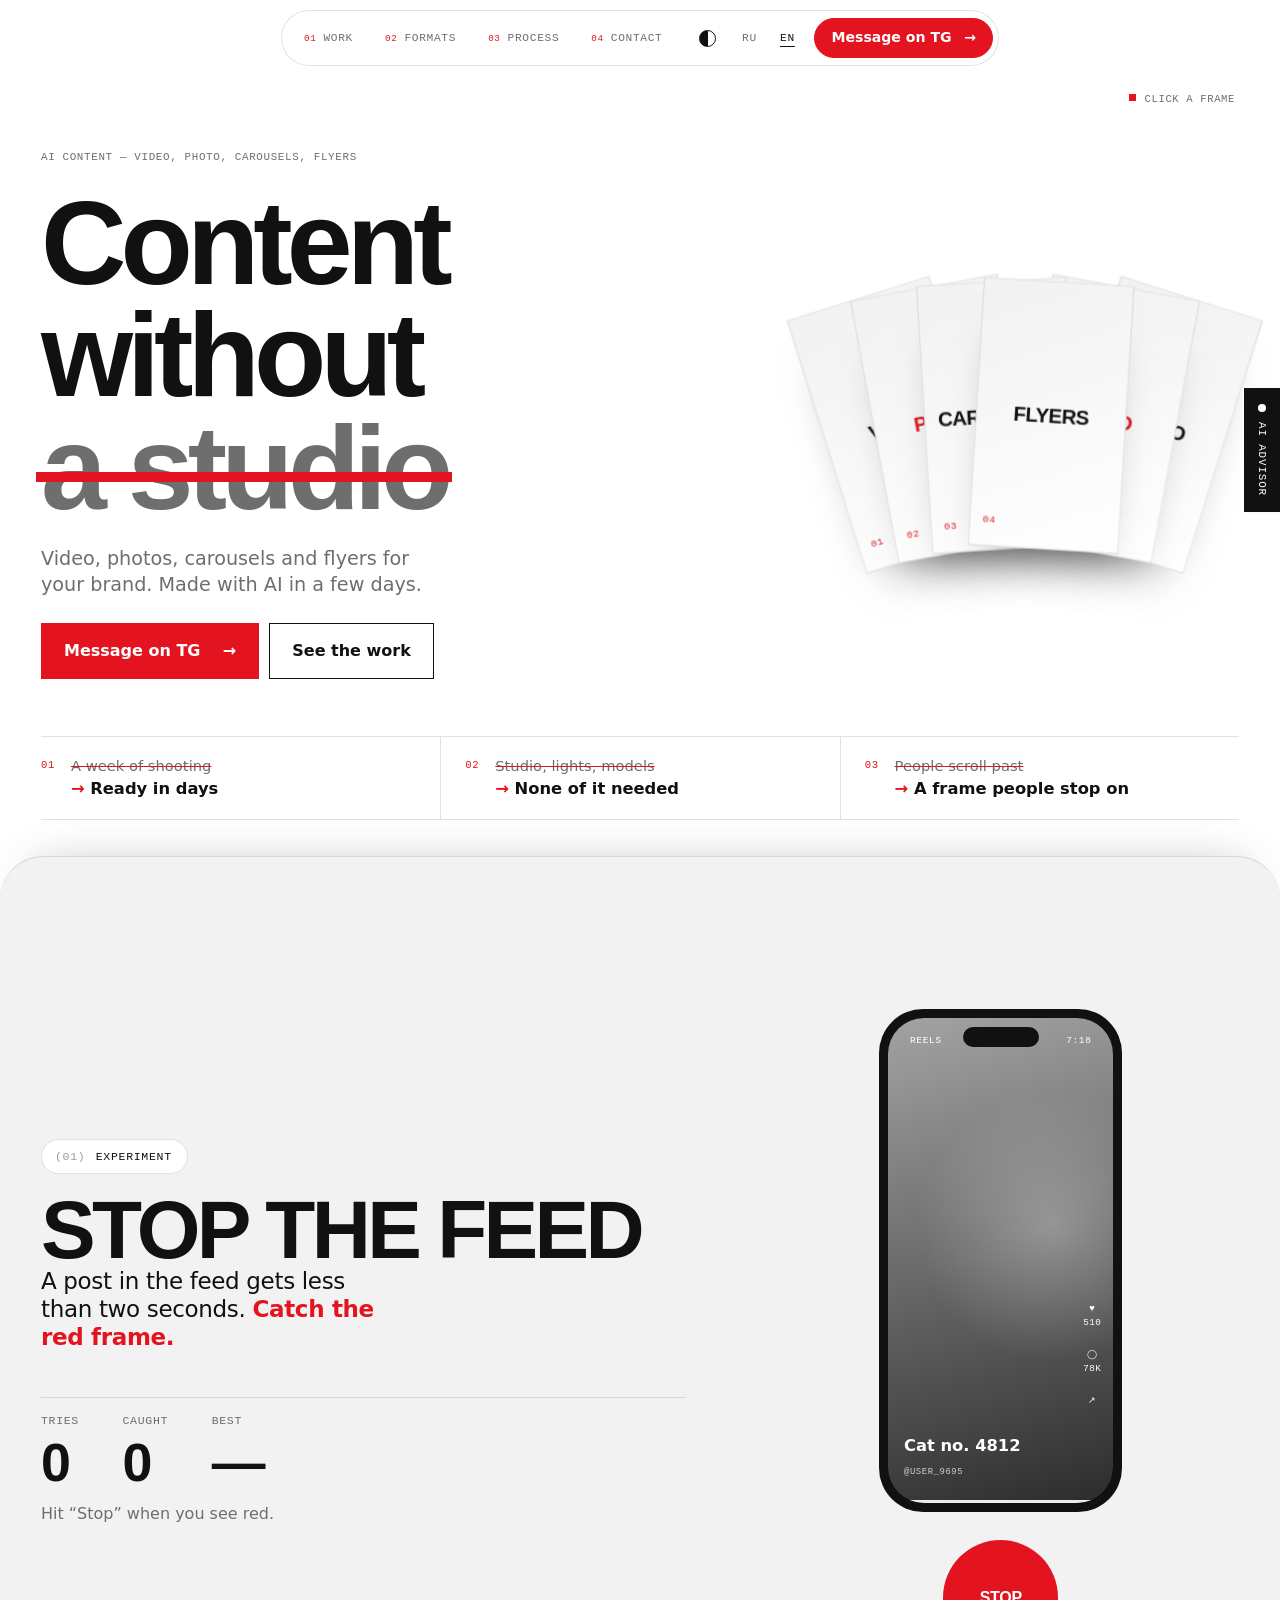
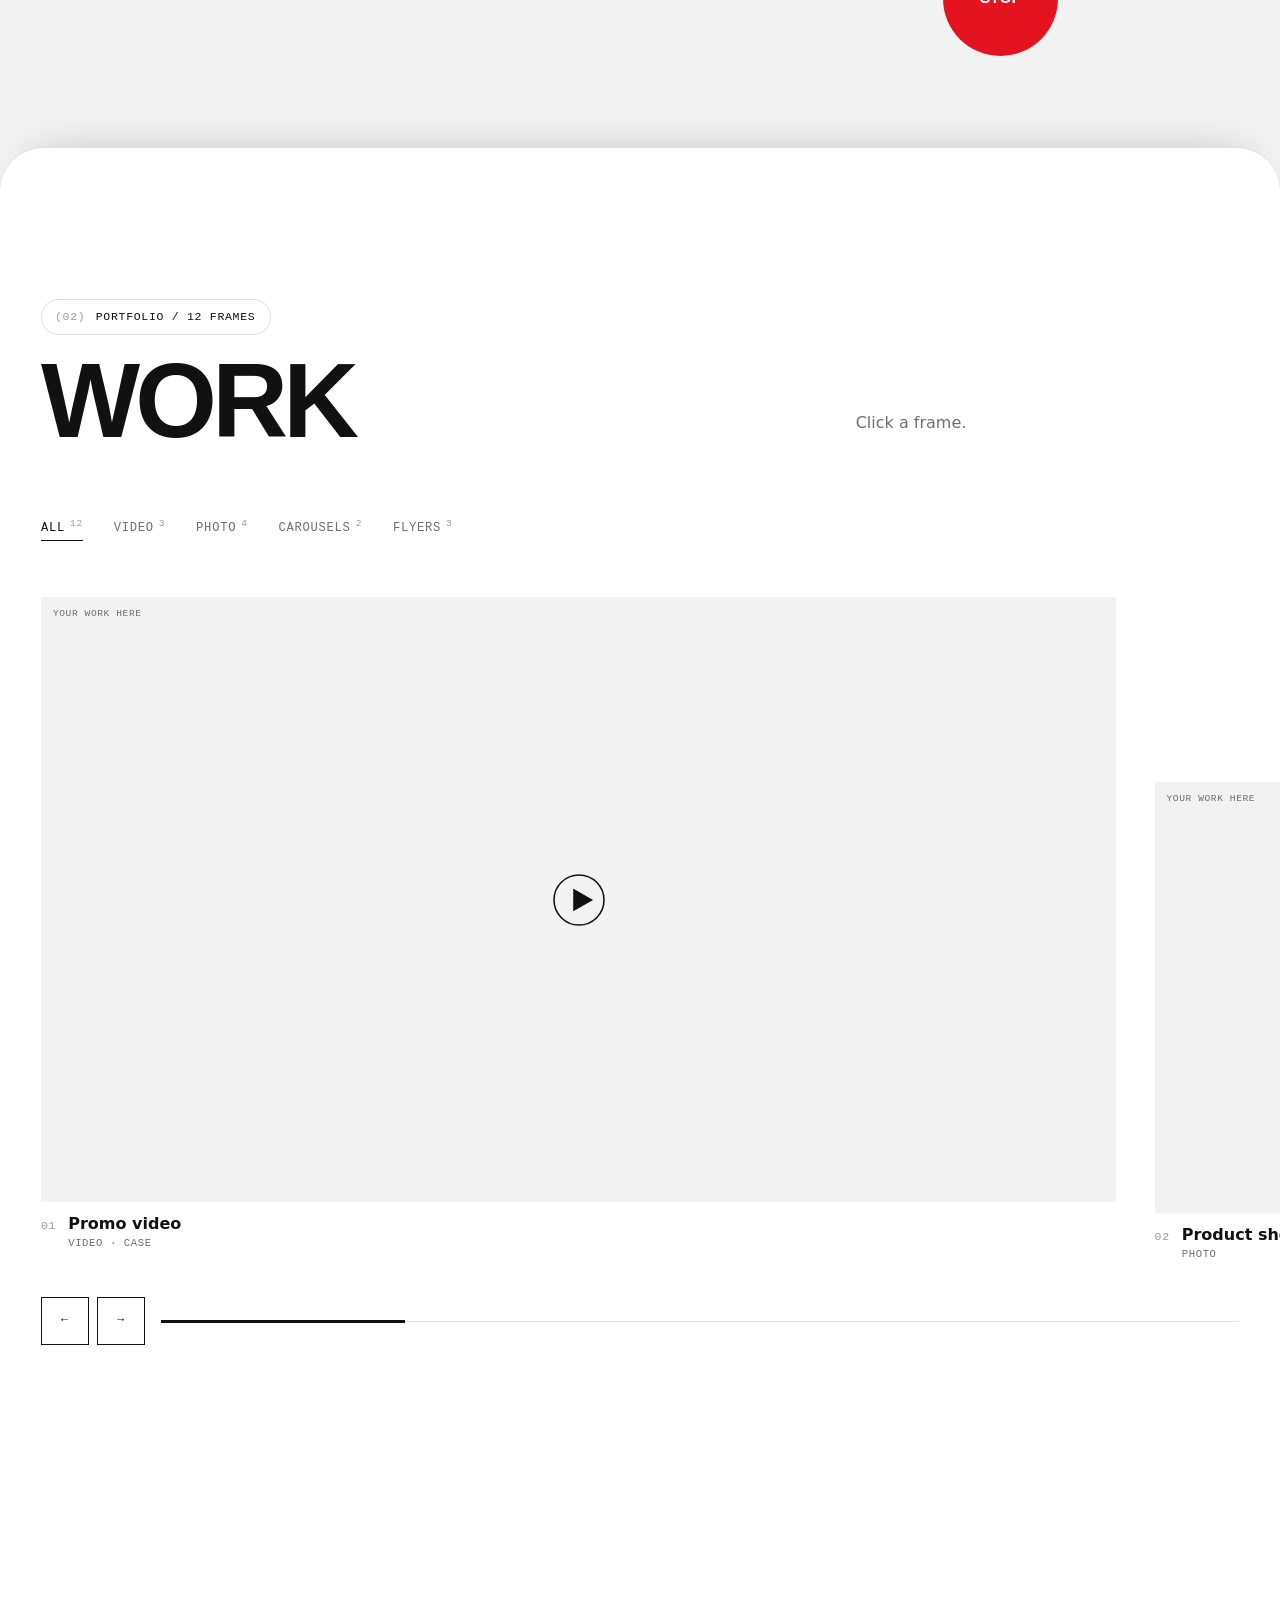
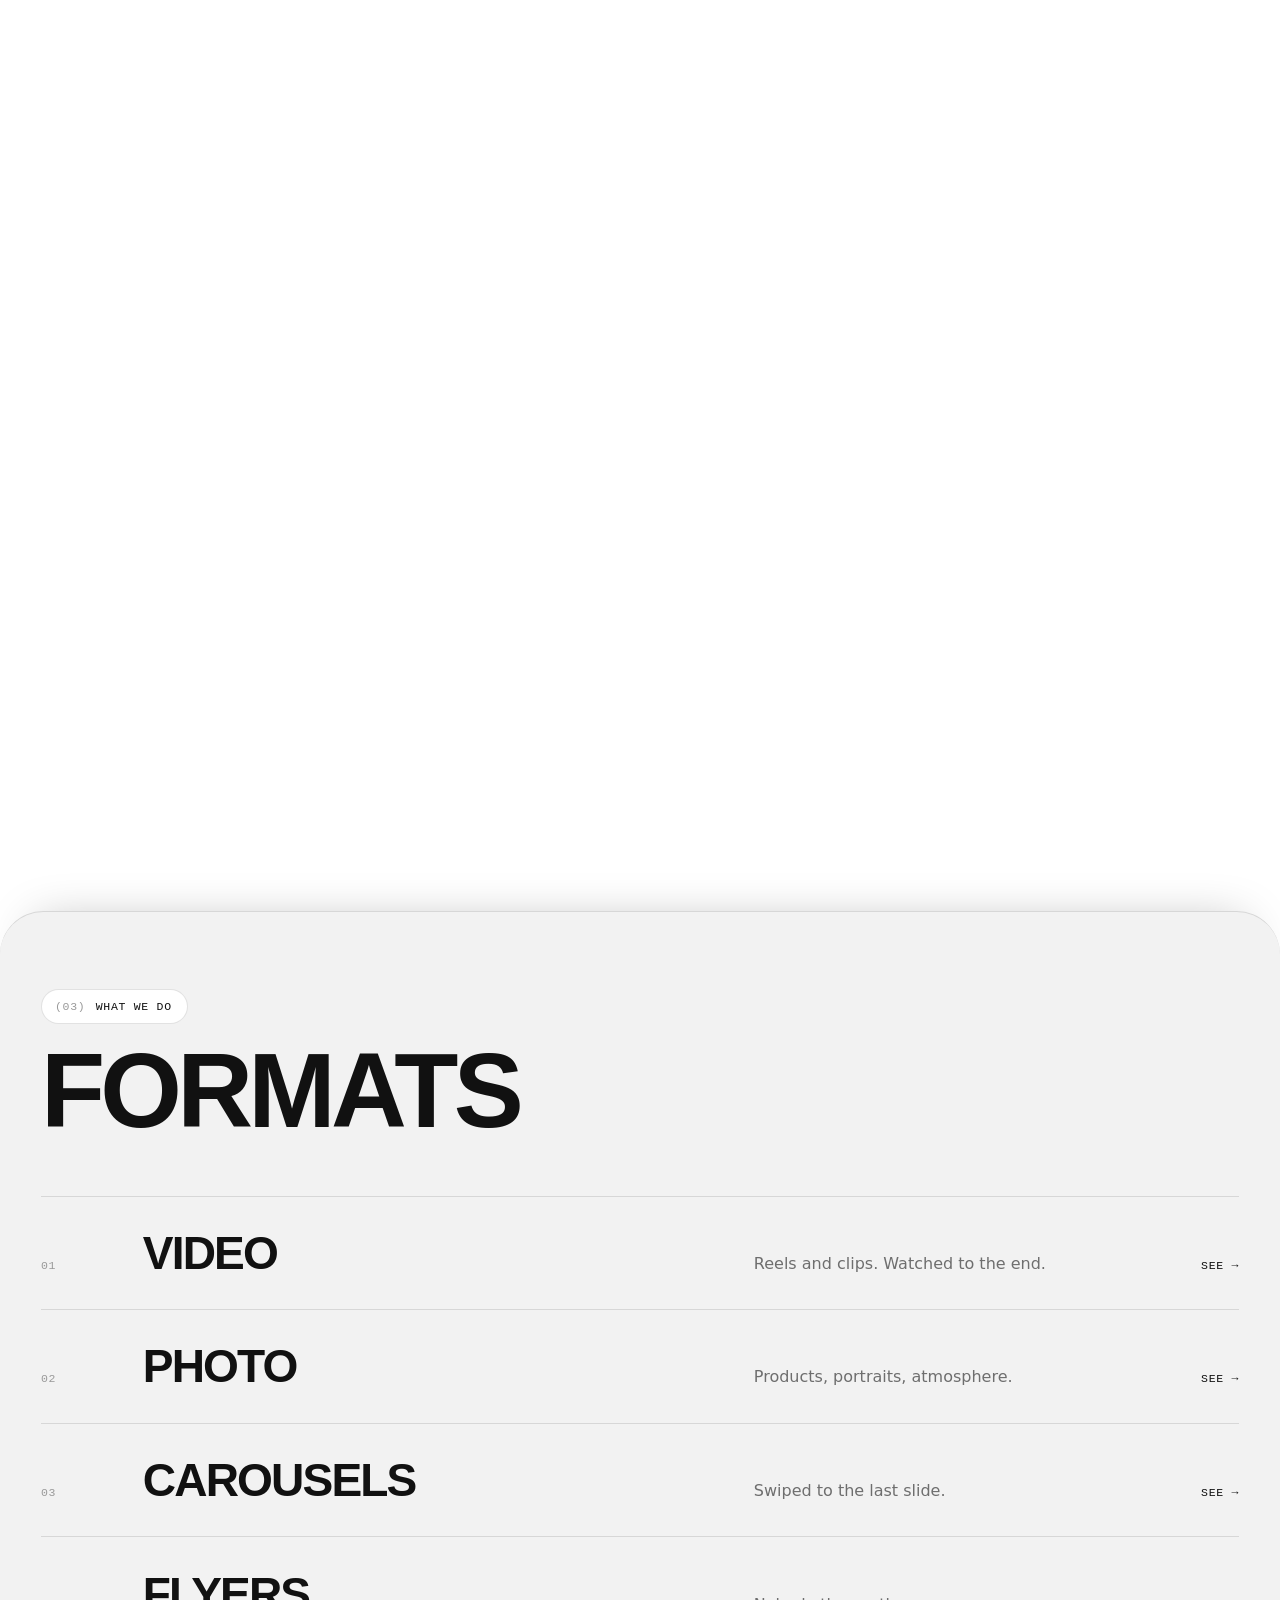
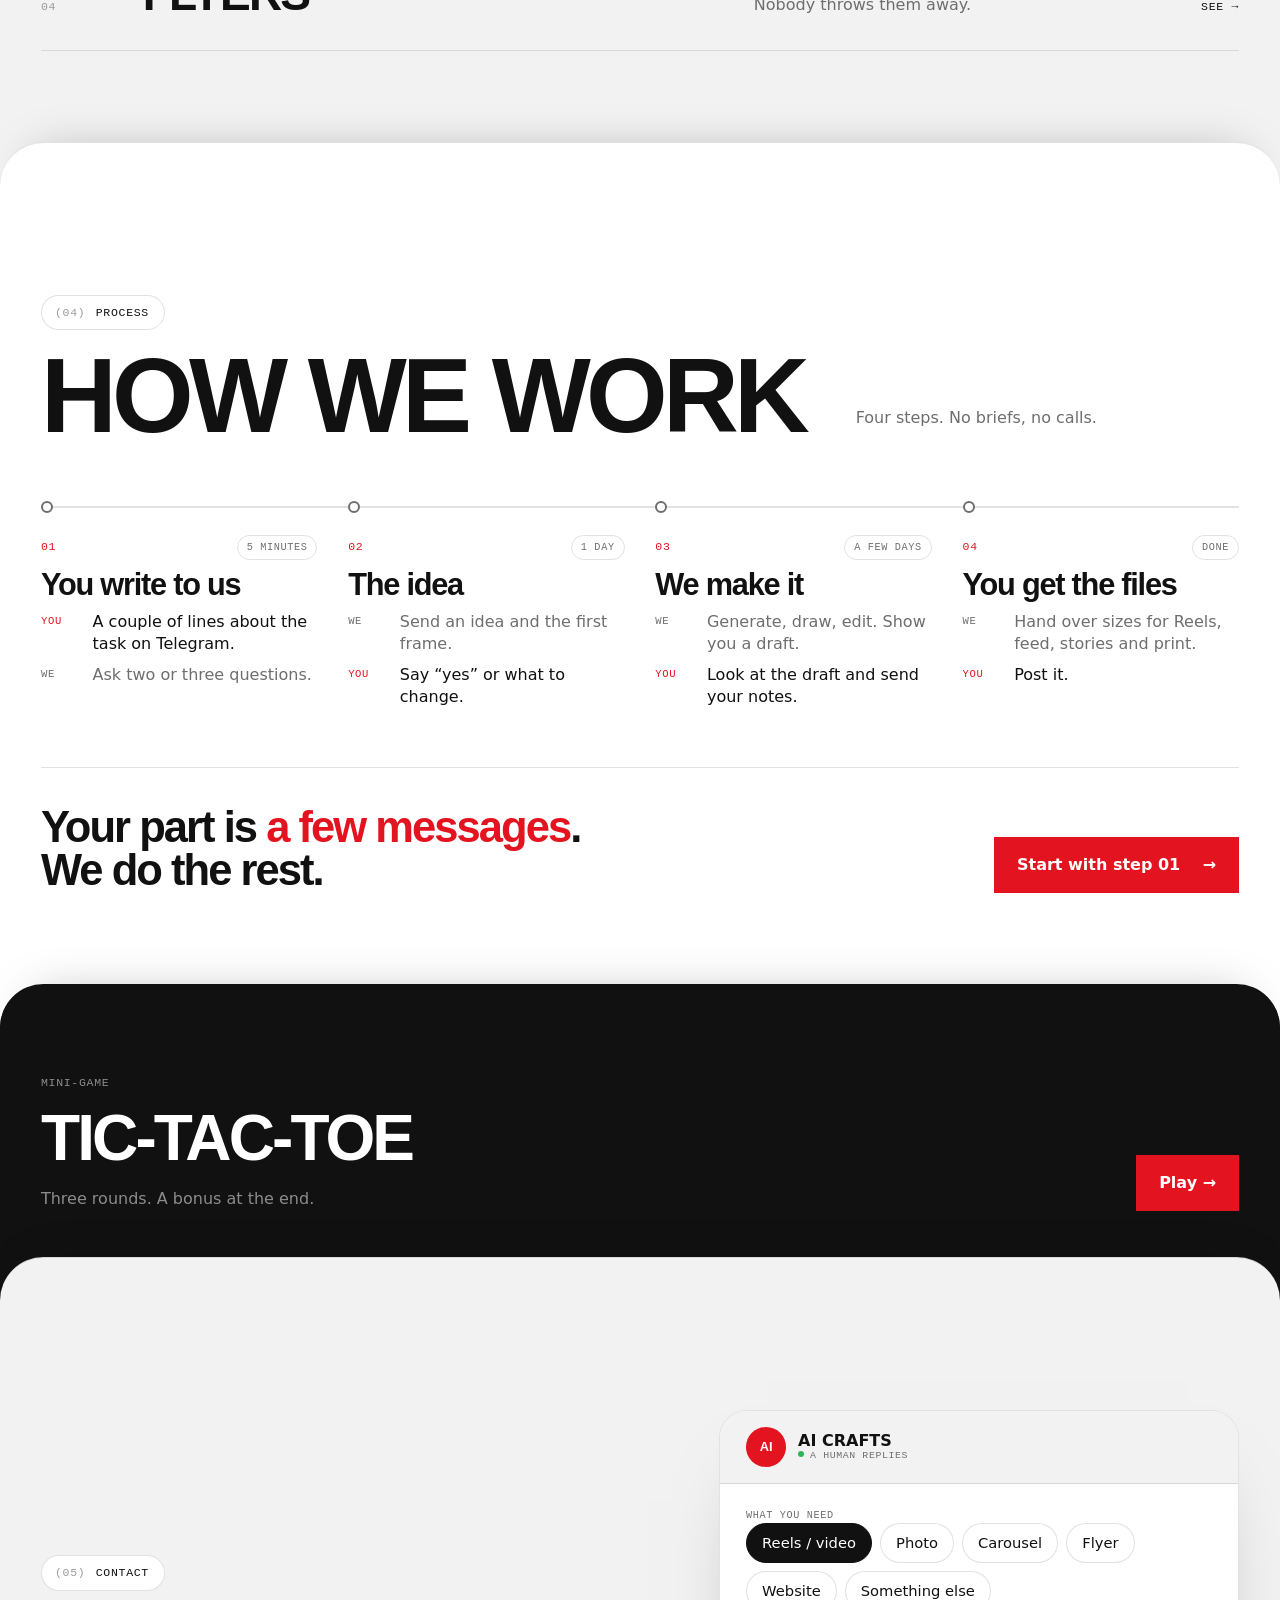
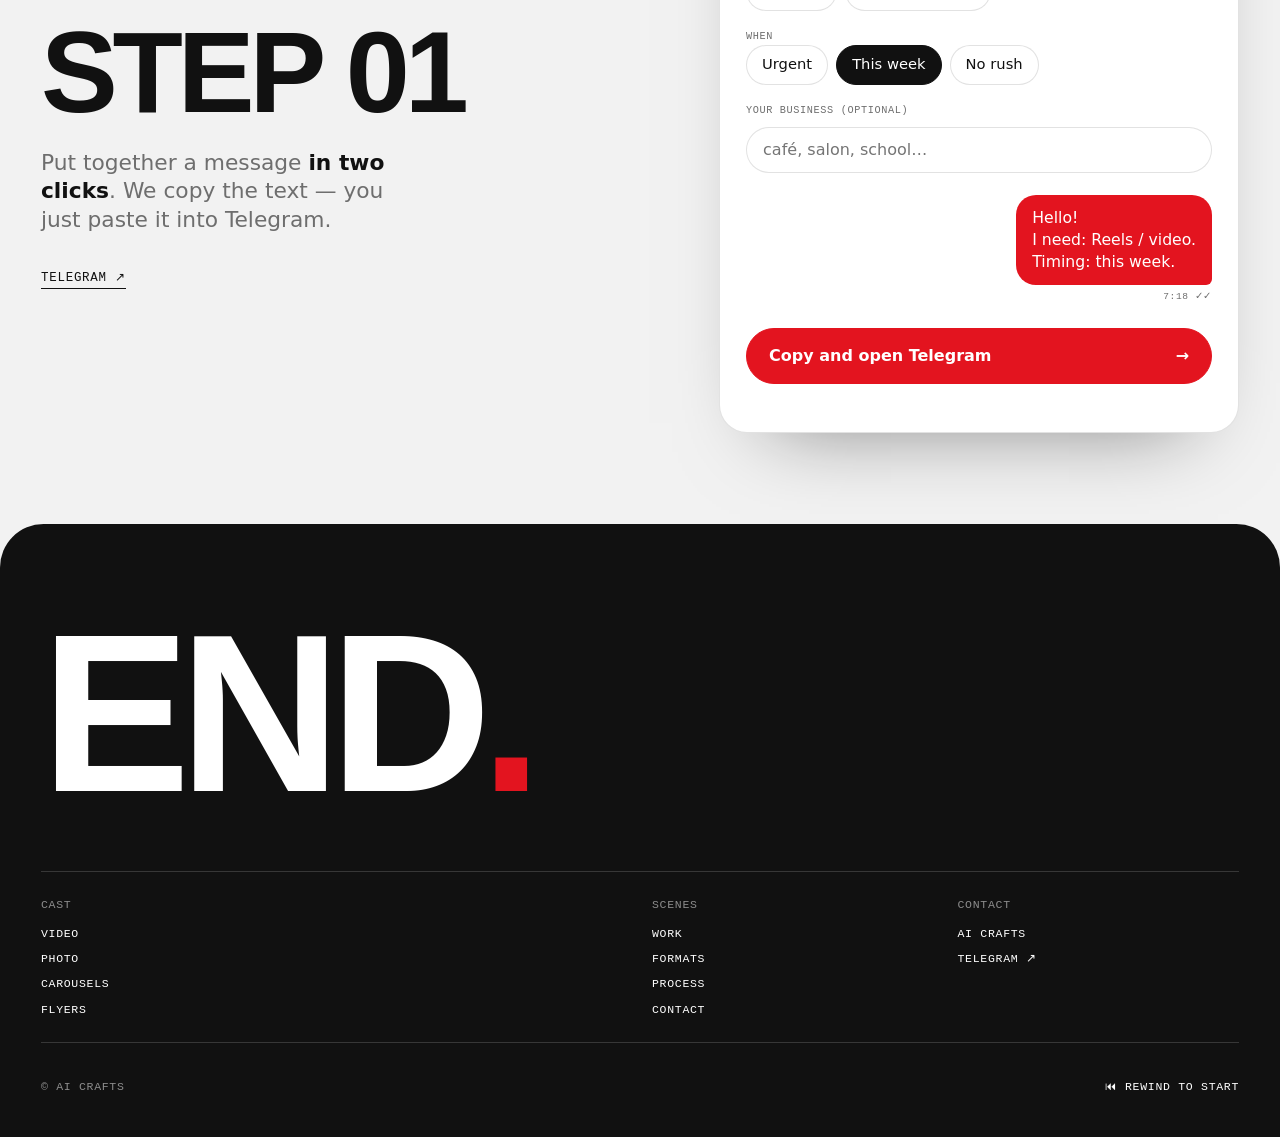
==== commit ed2fbd89: "Add files via upload" ====
--- a/index.html
+++ b/index.html
@@ -4,7 +4,7 @@
 <meta charset="utf-8">
 <meta name="viewport" content="width=device-width,initial-scale=1,viewport-fit=cover">
 <meta name="theme-color" content="#ffffff">
-<meta name="build" content="2026-11-27-r43-sheets">
+<meta name="build" content="2026-11-27-r44-sites">
 <title>AI CRAFTS — ИИ-контент</title>
 <meta name="description" content="Видео, фото, карусели и флаеры с помощью ИИ. За дни.">
 <meta property="og:title" content="AI CRAFTS — ИИ-контент">
@@ -160,10 +160,10 @@
       <div class="sec-head">
         <p class="eyebrow mono"><span class="sec-n" aria-hidden="true"></span><span data-i18n="sites.eyebrow">Живые проекты</span></p>
         <h2 id="sites-h" data-rv><span data-i18n="nav.sites">Сайты</span></h2>
-        <p class="hint" data-i18n="sites.hint">Сайты под льдом. Стукните три раза.</p>
+        <p class="hint" data-i18n="sites.hint">Работают прямо сейчас.</p>
       </div>
       <ul class="sites" id="sites-list"></ul>
-      <span class="sk-cur mono" id="sk-cur" aria-hidden="true">Открыть ↗</span>
+      <div class="sx-pv" id="sx-pv" aria-hidden="true"><div class="sx-pv-bar"><i></i><i></i><i></i><span id="sx-pv-host"></span></div><div class="sx-pv-scr"><img id="sx-pv-img" alt=""></div></div>
     </div>
   </section>
 
--- a/css/site.css
+++ b/css/site.css
@@ -401,53 +401,42 @@
   .fmt a:hover .fmt-go,.fmt a:focus-visible .fmt-go{color:var(--red-ink)}
 }
 
-/* ---------- сайты: стопка карточек ---------- */
-.sites{list-style:none;margin:0;padding:0;display:grid;gap:clamp(20px,3vh,36px)}
-.sk{--p:0;position:sticky;top:calc(var(--hdr) + 16px + var(--i,0) * 12px)}
-.sk-card{position:relative;display:grid;grid-template-rows:auto minmax(0,1fr);height:min(78svh,760px);overflow:hidden;color:var(--ink);background:var(--paper-2);text-decoration:none;transform:scale(calc(1 - var(--p) * .06));transform-origin:50% 0;filter:brightness(calc(1 - var(--p) * .35));transition:filter .2s}
-.sk-b .sk-card{background:var(--ink);color:var(--on-dark)}
-.sk-c .sk-card{background:var(--paper);outline:1px solid var(--ink);outline-offset:-1px}
-.sk-info{display:grid;gap:10px;align-content:start;padding:clamp(18px,2.4vw,36px);container-type:inline-size}
-.sk-n{color:var(--red)}
-.sk-title{font-family:var(--font-display);font-weight:800;line-height:.95;letter-spacing:-.035em;text-transform:uppercase;text-wrap:balance;overflow-wrap:break-word;hyphens:auto;
-  /* размер подбирается: самое длинное слово целиком в строку, всё название — не больше ~4 строк */
-  font-size:min(clamp(1.4rem,10cqi,4rem),calc(100cqi / (var(--lw,8) * .74)),calc(560cqi / var(--tl,20)))}
-.sk-desc{max-width:36ch;opacity:.7}
-.sk-foot{display:flex;flex-wrap:wrap;justify-content:space-between;gap:8px 20px;margin-top:6px;opacity:.75}
-.sk-go{color:var(--red);opacity:1}
-.sk-shot{--dur:6s;position:relative;min-height:0;margin:0 clamp(12px,1.6vw,24px) clamp(12px,1.6vw,24px);overflow:hidden;background:#0c0c0c}
-.sk-shot img{display:block;width:100%;height:100%;object-fit:cover;object-position:50% 0;transition:object-position var(--dur) cubic-bezier(.45,0,.55,1)}
-.sk-card:hover .sk-shot.long:not(.iced) img,.sk-card:focus-visible .sk-shot.long:not(.iced) img{object-position:50% 100%}
-.sk-empty{position:absolute;inset:0;display:grid;place-items:center;color:#8a8a8a;font-family:var(--font-display);font-weight:800;font-size:clamp(1.4rem,4vw,3.4rem);letter-spacing:-.04em;text-transform:uppercase;text-align:center;padding:16px}
-.sk-card:focus-visible{outline:2px solid var(--red);outline-offset:4px}
-@media (hover:none){.sk-shot.long:not(.iced) img{animation:skscroll calc(var(--dur) * 2.2) ease-in-out infinite alternate}}
-@keyframes skscroll{0%,12%{object-position:50% 0}88%,100%{object-position:50% 100%}}
+/* ---------- сайты: индекс проектов ---------- */
+.sites{list-style:none;margin:0;padding:0;border-top:1px solid var(--ink)}
+.sx-row{position:relative;display:grid;grid-template-columns:2.4em minmax(0,1fr);gap:6px 14px;padding:22px 0;border-bottom:1px solid var(--line);color:var(--ink);text-decoration:none}
+.sx-n{grid-row:span 3;padding-top:.6em;color:var(--red);font-size:.7rem}
+.sx-t{font-family:var(--font-display);font-weight:800;font-size:clamp(1.7rem,4.4vw,4.4rem);line-height:.95;letter-spacing:-.045em;text-wrap:balance;transition:transform .5s var(--ease),color .3s}
+.sx-d{max-width:44ch;color:var(--muted);line-height:1.35}
+.sx-h{color:var(--muted);font-size:.66rem}
+.sx-m{position:relative;display:block;grid-column:1 / -1;margin-top:12px;aspect-ratio:16/10;overflow:hidden;border:1px solid var(--line);border-radius:12px;background:var(--paper-2)}
+.sx-m img{position:absolute;inset:0;width:100%;height:100%;object-fit:cover;object-position:50% 0}
+.sx-m.long img{animation:sxscroll 14s ease-in-out infinite alternate}
+@keyframes sxscroll{0%,10%{object-position:50% 0}90%,100%{object-position:50% 100%}}
+a.sx-row:focus-visible{outline:2px solid var(--red);outline-offset:4px}
+/* окно-превью за курсором (только мышь) */
+.sx-pv{position:fixed;left:0;top:0;z-index:35;width:clamp(320px,30vw,480px);margin:-150px 0 0 0;border-radius:12px;overflow:hidden;background:var(--paper);box-shadow:0 40px 80px -30px rgba(0,0,0,.5),0 0 0 1px var(--line);pointer-events:none;opacity:0;scale:.85;transition:opacity .3s,scale .45s var(--ease)}
+.sx-pv.on{opacity:1;scale:1}
+.sx-pv-bar{display:flex;align-items:center;gap:6px;height:30px;padding:0 12px;border-bottom:1px solid var(--line);background:var(--paper-2)}
+.sx-pv-bar i{width:8px;height:8px;border-radius:50%;background:var(--line)}
+.sx-pv-bar i:first-child{background:var(--red)}
+.sx-pv-bar span{margin-left:10px;font-family:var(--font-mono);font-size:.6rem;color:var(--muted);white-space:nowrap;overflow:hidden;text-overflow:ellipsis}
+.sx-pv-scr{position:relative;aspect-ratio:16/10;overflow:hidden;background:var(--paper-2)}
+.sx-pv-scr img{position:absolute;inset:0;width:100%;height:100%;object-fit:cover;object-position:50% 0}
+.sx-pv-scr img.run{animation:sxscroll 9s ease-in-out infinite alternate}
+@media (hover:none){.sx-pv{display:none}}
 @media (min-width:900px){
-  .sk-card{grid-template-rows:none;grid-template-columns:minmax(0,4fr) minmax(0,8fr)}
-  .sk-info{grid-template-rows:auto 1fr auto auto;padding:clamp(24px,2.6vw,44px)}
-  .sk-title{align-self:end}
-  .sk-shot{margin:clamp(14px,1.4vw,22px) clamp(14px,1.4vw,22px) clamp(14px,1.4vw,22px) 0}
-  .sk:nth-child(even) .sk-card{grid-template-columns:minmax(0,8fr) minmax(0,4fr)}
-  .sk:nth-child(even) .sk-info{order:2}
-  .sk:nth-child(even) .sk-shot{margin:clamp(14px,1.4vw,22px) 0 clamp(14px,1.4vw,22px) clamp(14px,1.4vw,22px)}
-}
-/* красный круг вместо курсора */
-.sk-cur{position:fixed;left:0;top:0;z-index:35;display:grid;place-items:center;width:104px;height:104px;margin:-52px 0 0 -52px;border-radius:50%;background:var(--red);color:#fff;pointer-events:none;opacity:0;scale:.3;transition:opacity .25s,scale .35s var(--ease)}
-.sk-cur.on{opacity:1;scale:1}
-.sk-cur.hit{background:#cfe6f2;color:#111}
-/* лёд */
-.sk-shot .ice{position:absolute;inset:0;-webkit-backdrop-filter:blur(10px) saturate(.6) brightness(1.06);backdrop-filter:blur(10px) saturate(.6) brightness(1.06);background:linear-gradient(160deg,rgba(236,246,252,.6),rgba(186,214,230,.38) 48%,rgba(244,250,255,.55));transition:opacity .2s}
-.ice-c{position:absolute;inset:0;width:100%;height:100%;pointer-events:none}
-.ice-hint{position:absolute;left:50%;top:50%;translate:-50% -50%;display:grid;justify-items:center;gap:10px;padding:12px 16px;background:rgba(255,255,255,.8);color:#111;white-space:nowrap;pointer-events:none;transition:opacity .25s}
-.ice-hint b{display:flex;gap:6px}
-.ice-hint i{width:9px;height:9px;border-radius:50%;border:1px solid #111;transition:background .2s,border-color .2s}
-.ice-hint i.on{background:var(--red);border-color:var(--red)}
-.sk-shot.broken .ice,.sk-shot.broken .ice-hint{opacity:0}
-.sk-shot.hit{animation:icehit .28s}
-@keyframes icehit{25%{translate:5px -4px}50%{translate:-4px 3px}75%{translate:2px -1px}}
-@media (hover:hover) and (pointer:fine){.sk-card:has(.iced){cursor:none}}
-@media (hover:hover) and (pointer:fine){a.sk-card{cursor:none}}
-@media (hover:none){.sk-cur{display:none}}
+  .sx-row{grid-template-columns:4em minmax(0,6fr) minmax(0,4fr) minmax(0,2.4fr);align-items:center;gap:20px;padding:clamp(22px,2.6vw,36px) 0}
+  .sx-n{grid-row:auto;padding:0}
+  .sx-h{justify-self:end;text-align:right}
+  .sx-m{display:none}
+  .sites.hov .sx-row:not(.cur) .sx-t{color:var(--line)}
+  .sites.hov .sx-row:not(.cur) .sx-d,.sites.hov .sx-row:not(.cur) .sx-h{opacity:.35}
+  .sx-row.cur .sx-t{transform:translateX(14px)}
+  .sx-row.cur .sx-h{color:var(--red)}
+  .sites.hov .sx-row.cur .sx-d{opacity:0}
+  .sx-d,.sx-h{transition:opacity .3s,color .3s}
+}
+@media (hover:hover) and (min-width:900px){a.sx-row{cursor:pointer}}
 
 /* ---------- процесс: вы / мы / срок ---------- */
 
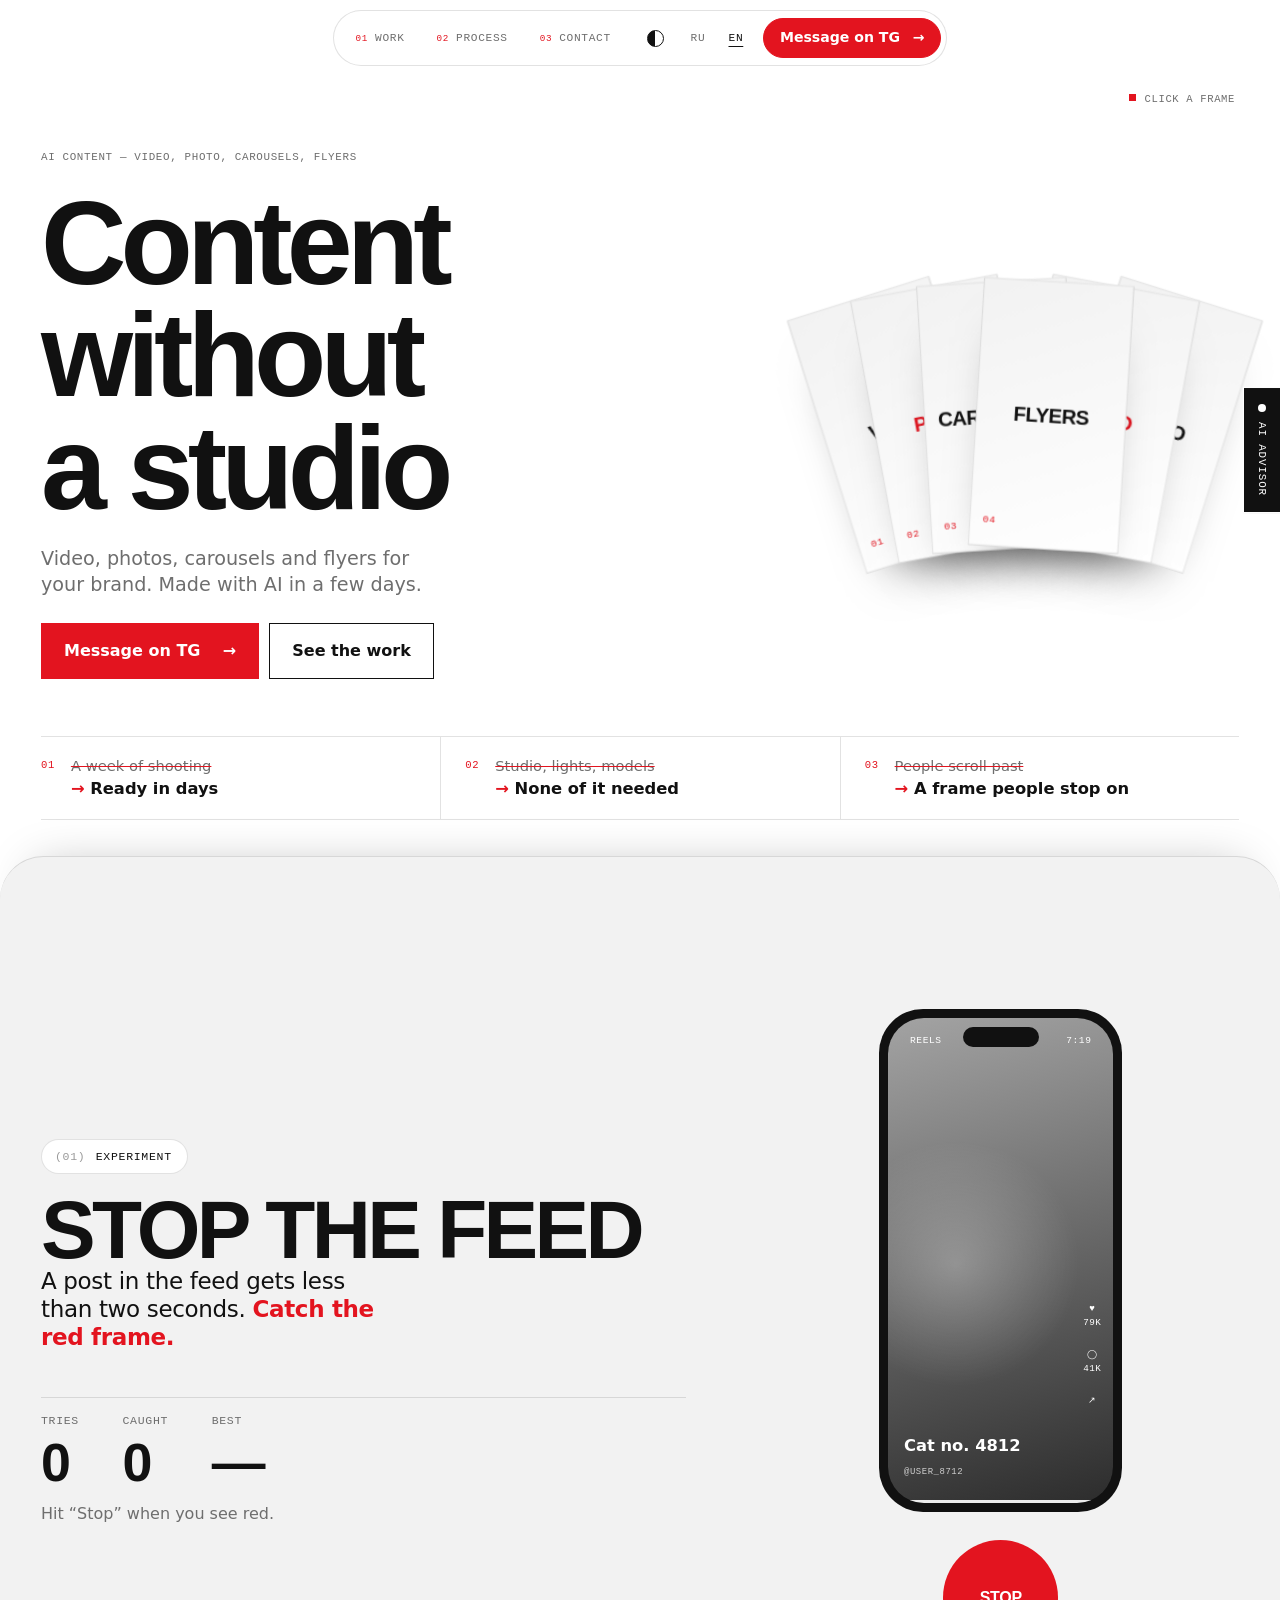
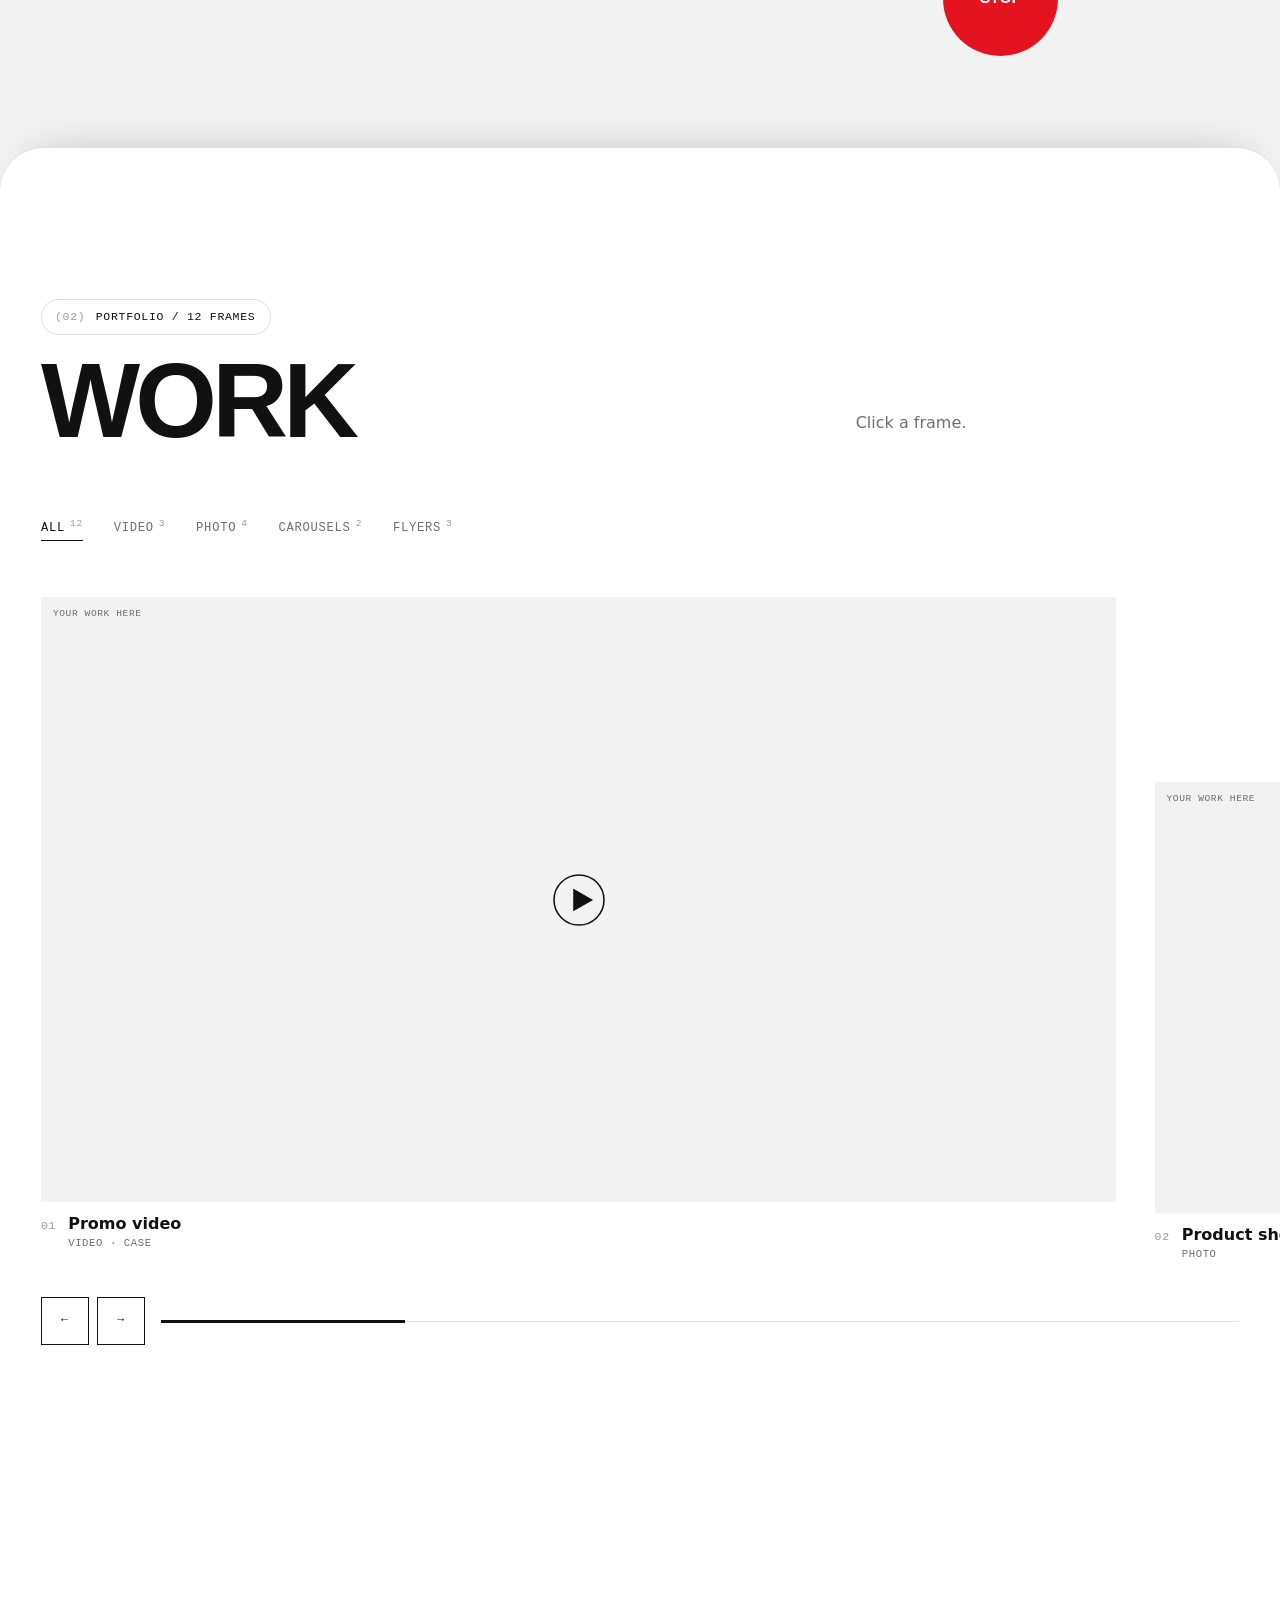
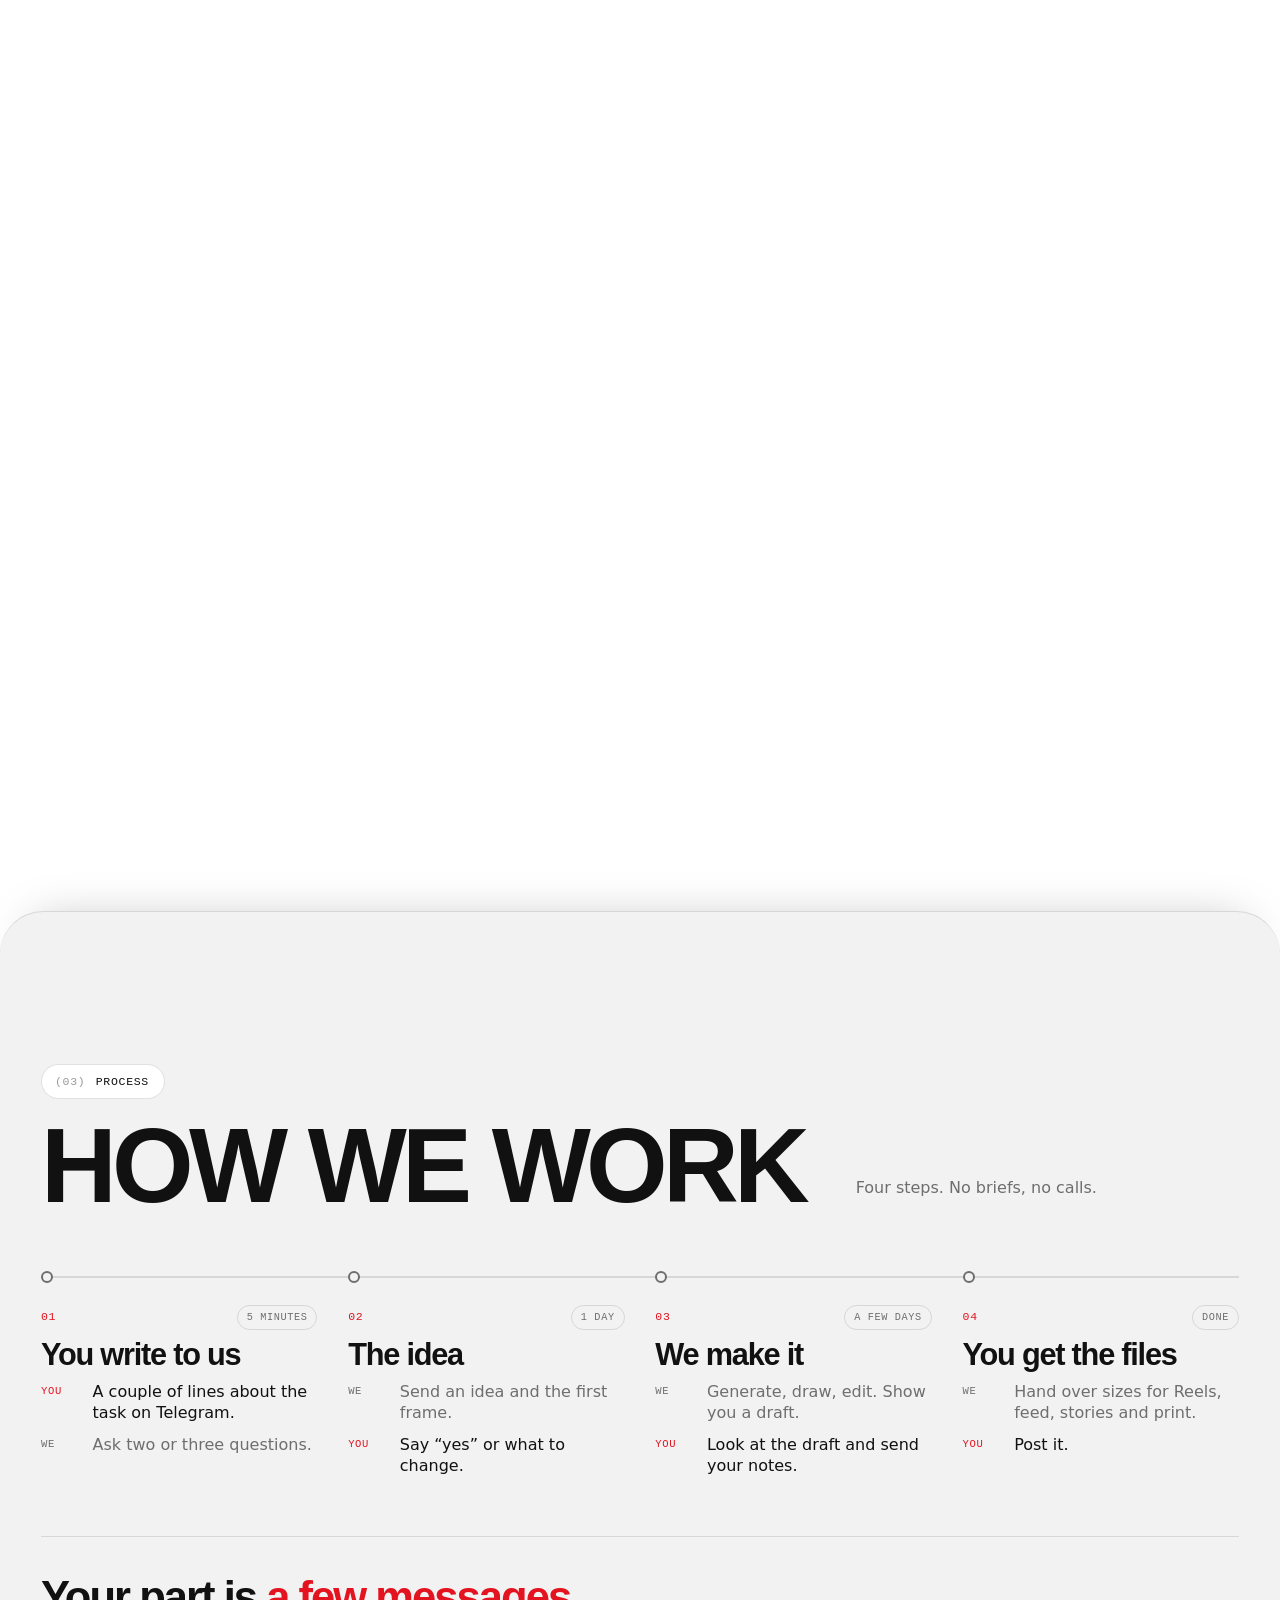
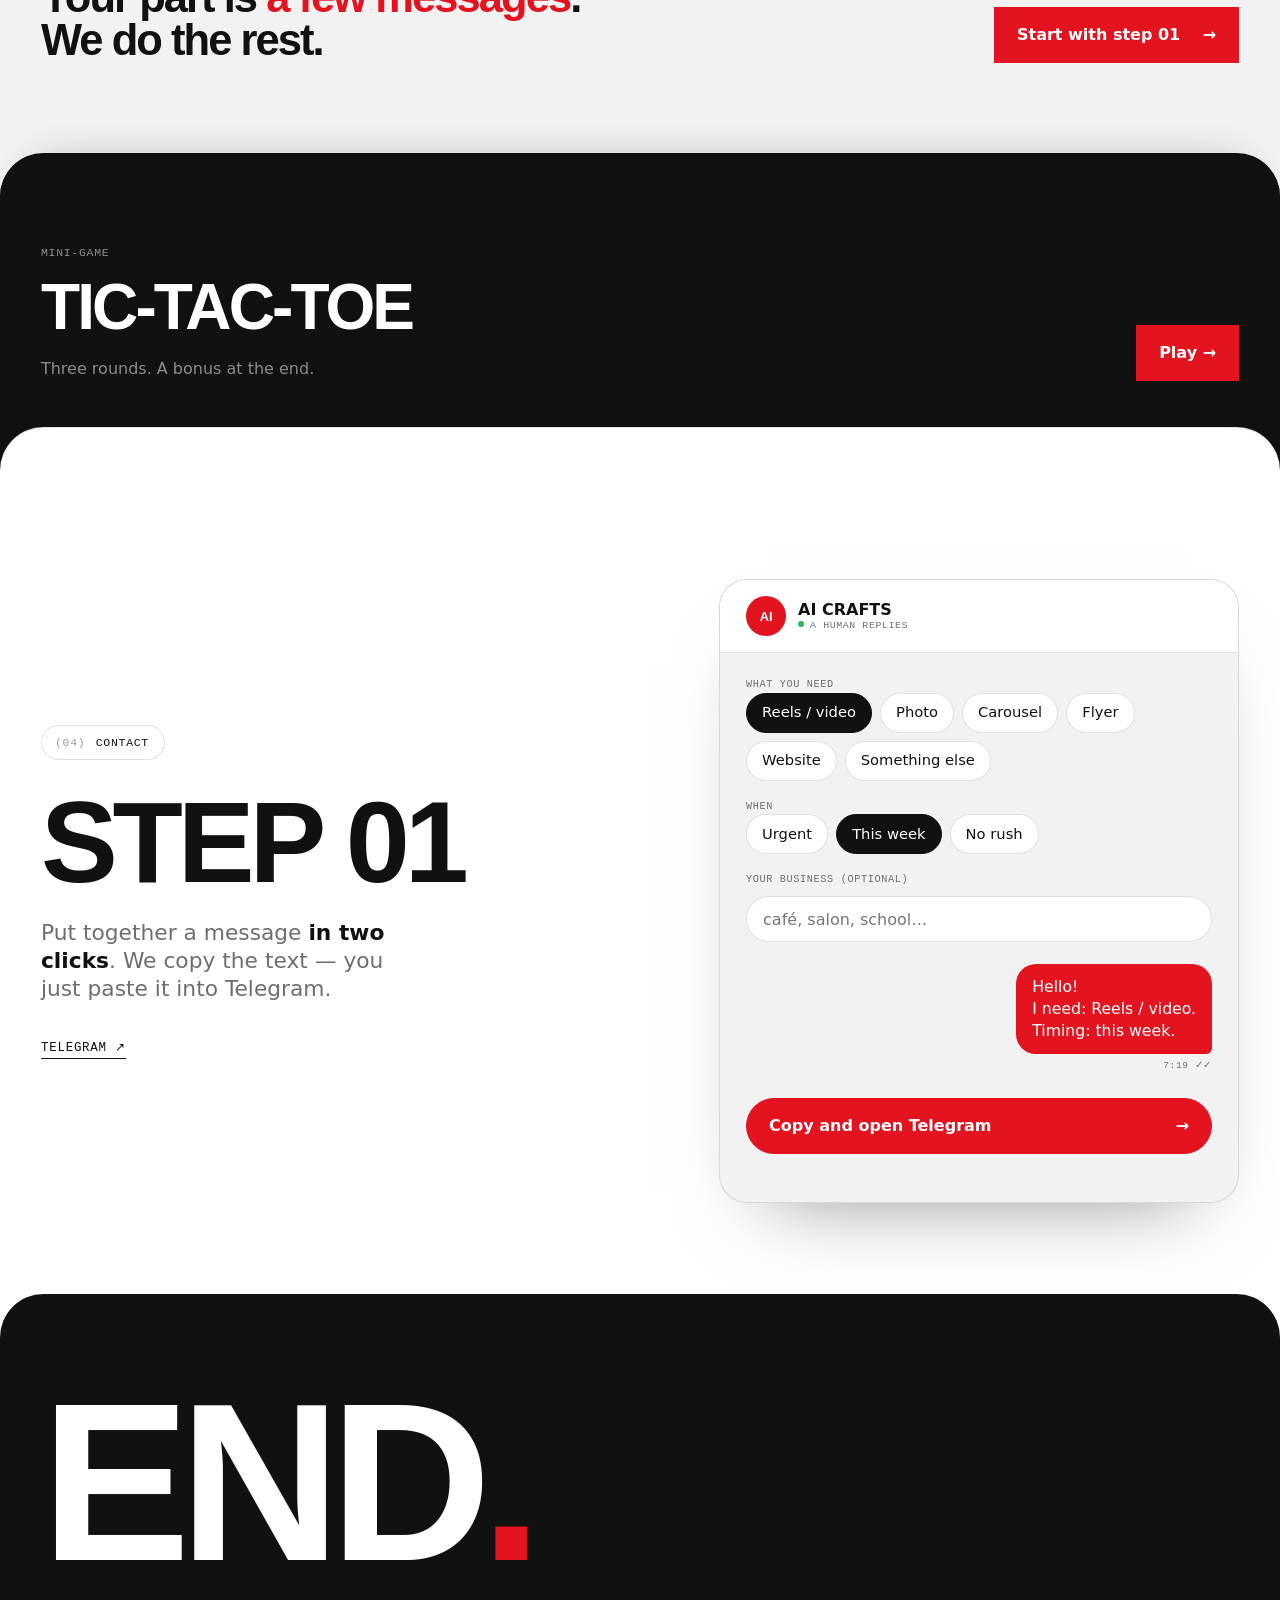
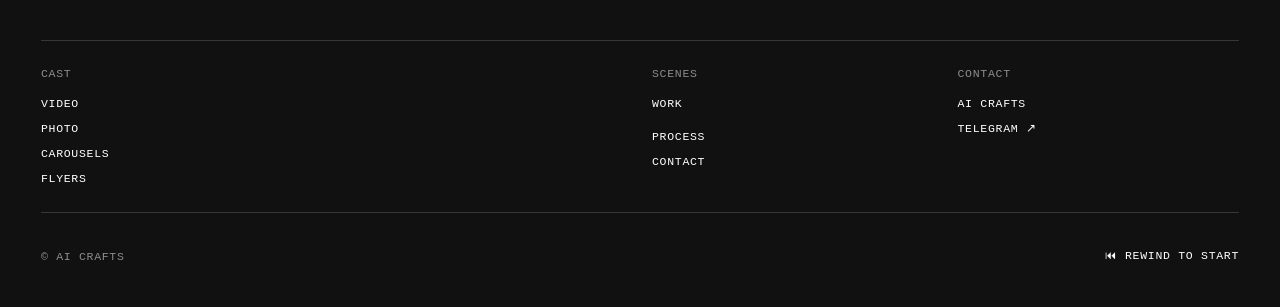
==== commit 92692fc5: "Add files via upload" ====
--- a/index.html
+++ b/index.html
@@ -4,7 +4,7 @@
 <meta charset="utf-8">
 <meta name="viewport" content="width=device-width,initial-scale=1,viewport-fit=cover">
 <meta name="theme-color" content="#ffffff">
-<meta name="build" content="2026-11-27-r44-sites">
+<meta name="build" content="2026-11-27-r46-polish">
 <title>AI CRAFTS — ИИ-контент</title>
 <meta name="description" content="Видео, фото, карусели и флаеры с помощью ИИ. За дни.">
 <meta property="og:title" content="AI CRAFTS — ИИ-контент">
@@ -33,7 +33,7 @@
     <button class="menu-btn" id="menu-btn" type="button" aria-expanded="false" aria-controls="menu" aria-label="Меню" data-i18n-attr="aria-label:menu.open"><span class="burger" aria-hidden="true"><i></i><i></i><i></i></span><span class="menu-l mono" aria-hidden="true" data-i18n="menu.label">Меню</span></button>
     <nav class="nav" aria-label="Разделы" data-i18n-attr="aria-label:nav.aria">
       <a href="#works" data-i18n="nav.works">Работы</a>
-      <a href="#formats" data-i18n="nav.formats">Форматы</a><a href="#sites" data-sites hidden data-i18n="nav.sites">Сайты</a>
+      <a href="#sites" data-sites hidden data-i18n="nav.sites">Сайты</a>
       <a href="#process" data-i18n="nav.process">Процесс</a>
       <a href="#contact" data-i18n="nav.contact">Контакты</a>
       <i class="nav-ind" aria-hidden="true"></i>
@@ -46,7 +46,7 @@
   <div class="menu" id="menu" hidden>
     <div class="wrap">
       <a href="#works" data-i18n="nav.works">Работы</a>
-      <a href="#formats" data-i18n="nav.formats">Форматы</a><a href="#sites" data-sites hidden data-i18n="nav.sites">Сайты</a>
+      <a href="#sites" data-sites hidden data-i18n="nav.sites">Сайты</a>
       <a href="#process" data-i18n="nav.process">Процесс</a>
       <a href="#contact" data-i18n="nav.contact">Контакты</a>
       <button class="menu-theme" type="button" data-theme-toggle aria-pressed="false"><span data-i18n="theme.label">Тема</span><span class="mono"><b data-i18n="theme.light">Светлая</b><b data-i18n="theme.dark">Тёмная</b></span></button>
@@ -131,27 +131,13 @@
       <div class="filters" id="filters" role="group" aria-label="Фильтр по формату" data-i18n-attr="aria-label:filters.aria"></div>
       <div class="rail-pin" id="rail-pin"><div class="rail-stick">
         <ul class="works" id="works-list"></ul>
+        <p class="works-swipe mono" aria-hidden="true"><span data-i18n="works.swipe">Листайте</span><i id="works-ws"></i><span id="works-wn">1 / 1</span></p>
         <div class="rail-ctl" id="rail-ctl">
           <button class="ib" id="rail-prev" type="button" aria-label="Назад" data-i18n-attr="aria-label:rail.prev">←</button>
           <div class="rail-bar" aria-hidden="true"><i id="rail-i"></i></div>
           <button class="ib" id="rail-next" type="button" aria-label="Вперёд" data-i18n-attr="aria-label:rail.next">→</button>
         </div>
       </div></div>
-    </div>
-  </section>
-
-  <section class="sec" id="formats" aria-labelledby="fmt-h">
-    <div class="wrap">
-      <div class="sec-head">
-        <p class="eyebrow mono"><span class="sec-n" aria-hidden="true"></span><span data-i18n="fmt.eyebrow">Что делаем</span></p>
-        <h2 id="fmt-h" data-rv><span data-i18n="nav.formats">Форматы</span></h2>
-      </div>
-      <ul class="fmt" id="fmt-list">
-        <li><a href="#works" data-filter="video"><span class="fmt-name" data-i18n="fmt.video.name">Видео</span><span class="fmt-desc" data-i18n="fmt.video.desc">Reels и ролики. Досматривают до конца.</span><span class="fmt-go mono"><span data-i18n="fmt.go">Смотреть →</span></span></a></li>
-        <li><a href="#works" data-filter="photo"><span class="fmt-name" data-i18n="fmt.photo.name">Фото</span><span class="fmt-desc" data-i18n="fmt.photo.desc">Предметка, портреты, атмосфера.</span><span class="fmt-go mono"><span data-i18n="fmt.go">Смотреть →</span></span></a></li>
-        <li><a href="#works" data-filter="carousel"><span class="fmt-name" data-i18n="fmt.carousel.name">Карусели</span><span class="fmt-desc" data-i18n="fmt.carousel.desc">Листают до последнего слайда.</span><span class="fmt-go mono"><span data-i18n="fmt.go">Смотреть →</span></span></a></li>
-        <li><a href="#works" data-filter="flyer"><span class="fmt-name" data-i18n="fmt.flyer.name">Флаеры</span><span class="fmt-desc" data-i18n="fmt.flyer.desc">Их не выбрасывают.</span><span class="fmt-go mono"><span data-i18n="fmt.go">Смотреть →</span></span></a></li>
-      </ul>
     </div>
   </section>
 
@@ -230,7 +216,7 @@
     <p class="end" aria-hidden="true"><span class="end-t" data-i18n="footer.end">КОНЕЦ</span><span>.</span></p>
     <div class="credits mono">
       <div><h3 data-i18n="footer.cast">В ролях</h3><ul><li data-i18n="chip.video">Видео</li><li data-i18n="chip.photo">Фото</li><li data-i18n="chip.carousel">Карусели</li><li data-i18n="chip.flyer">Флаеры</li></ul></div>
-      <div><h3 data-i18n="footer.scenes">Сцены</h3><ul><li><a href="#works" data-i18n="nav.works">Работы</a></li><li><a href="#formats" data-i18n="nav.formats">Форматы</a></li><li data-sites hidden><a href="#sites" data-i18n="nav.sites">Сайты</a></li><li><a href="#process" data-i18n="nav.process">Процесс</a></li><li><a href="#contact" data-i18n="nav.contact">Заявка</a></li></ul></div>
+      <div><h3 data-i18n="footer.scenes">Сцены</h3><ul><li><a href="#works" data-i18n="nav.works">Работы</a></li><li></li><li data-sites hidden><a href="#sites" data-i18n="nav.sites">Сайты</a></li><li><a href="#process" data-i18n="nav.process">Процесс</a></li><li><a href="#contact" data-i18n="nav.contact">Заявка</a></li></ul></div>
       <div><h3 data-i18n="footer.contact">Связаться</h3><ul id="ftr-links"><li>AI CRAFTS</li></ul></div>
     </div>
     <div class="ftr-bar mono">
--- a/css/site.css
+++ b/css/site.css
@@ -120,8 +120,8 @@
 .btn.big{min-height:clamp(72px,8.4vw,116px);padding:0 clamp(22px,3vw,44px);font-family:var(--font-display);font-weight:800;font-size:clamp(1.05rem,2.3vw,2rem);letter-spacing:-.02em;text-transform:uppercase}
 
 /* ---------- главный экран: боль → решение ---------- */
-.hero{position:relative;isolation:isolate;display:flex;flex-direction:column;min-height:100svh;padding-top:var(--hdr);overflow:clip}
-.hero-gl{position:absolute;top:0;left:0;z-index:1;width:100%;height:calc(var(--hdr) + 36svh);pointer-events:none;opacity:0;transition:opacity 1.4s .25s;--gx:.02;--gy:-.14;--gs:1}
+.hero{position:relative;isolation:isolate;display:flex;flex-direction:column;min-height:100vh;min-height:100svh;padding-top:var(--hdr);overflow:clip}
+.hero-gl{position:absolute;top:0;left:0;z-index:1;width:100%;height:calc(var(--hdr) + 36vh);height:calc(var(--hdr) + 36svh);pointer-events:none;opacity:0;transition:opacity 1.4s .25s;--gx:.02;--gy:-.14;--gs:1}
 .gl-on.go .hero-gl{opacity:1}
 .hero.cubes-hover{cursor:grab}
 .hero.cubes-drag,.hero.cubes-drag *{cursor:grabbing!important;user-select:none}
@@ -136,7 +136,7 @@
 .hero-fb .fb-line{stroke:var(--muted);stroke-width:2;stroke-linecap:round}
 .no-3d .hero-fb{display:block}
 .no-3d .hero-gl{display:none}
-.hero-in{position:relative;z-index:2;flex:1;display:flex;flex-direction:column;justify-content:flex-end;gap:clamp(36px,6vh,72px);width:100%;padding-top:36svh;padding-bottom:clamp(22px,4vh,44px);pointer-events:none}
+.hero-in{position:relative;z-index:2;flex:1;display:flex;flex-direction:column;justify-content:flex-end;gap:clamp(36px,6vh,72px);width:100%;padding-top:36vh;padding-top:36svh;padding-bottom:clamp(22px,4vh,44px);pointer-events:none}
 .hero-in a,.hero-in button{pointer-events:auto}
 .hero-txt{display:grid;gap:clamp(16px,2.4vh,26px);max-width:760px}
 .hero-k{color:var(--muted);font-size:.68rem}
@@ -165,7 +165,7 @@
 .ba-now{font-weight:600;font-size:1.02rem;line-height:1.25}
 .ba-now::before{content:"→ ";color:var(--red)}
 @media (min-width:560px){.cta-row{display:flex;flex-wrap:wrap}}
-@media (max-width:767px) and (max-height:700px){.hero-gl{height:calc(var(--hdr) + 30svh)}.hero-in{padding-top:31svh}}
+@media (max-width:767px) and (max-height:700px){.hero-gl{height:calc(var(--hdr) + 30vh);height:calc(var(--hdr) + 30svh)}.hero-in{padding-top:31vh;padding-top:31svh}}
 @media (min-width:768px){
   .hero-gl{height:100%;--gx:.55;--gy:.12;--gs:.9}
   .hero-in{padding-top:clamp(40px,8vh,96px);justify-content:space-between}
@@ -227,7 +227,7 @@
 .stop-cta{margin-top:20px}
 .stop-cta:not([hidden]){animation:lbup .6s var(--ease) both}
 .stop-stage{display:grid;justify-items:center;gap:clamp(18px,2.4vw,28px);perspective:1100px}
-.phone{--rx:0deg;--ry:0deg;position:relative;width:min(290px,70vw,calc(56svh / 2.07));aspect-ratio:9/18.6;padding:9px;border-radius:44px;background:#111;cursor:pointer;transform:rotateX(var(--rx)) rotateY(var(--ry));transition:transform .6s var(--ease);-webkit-tap-highlight-color:transparent}
+.phone{--rx:0deg;--ry:0deg;position:relative;width:min(290px,70vw,calc(56vh / 2.07));width:min(290px,70vw,calc(56svh / 2.07));aspect-ratio:9/18.6;padding:9px;border-radius:44px;background:#111;cursor:pointer;transform:rotateX(var(--rx)) rotateY(var(--ry));transition:transform .6s var(--ease);-webkit-tap-highlight-color:transparent}
 :root[data-theme="dark"] .phone{background:#2b2b2b}
 .phone::before{content:"";position:absolute;top:18px;left:50%;z-index:5;width:76px;height:20px;margin-left:-38px;border-radius:20px;background:#111}
 .ph-scr{position:relative;height:100%;border-radius:36px;overflow:hidden;background:#000;isolation:isolate}
@@ -270,7 +270,10 @@
   /* телефон: заголовок, затем сама игра, счёт под ней */
   .stop-in{display:flex;flex-direction:column;align-items:stretch;gap:0}
   .stop-txt{display:contents}
-  .stop-stage{order:4;margin-top:32px}
+  .stop-lead{margin-top:14px}
+  .stop-stage{order:4;margin-top:28px}
+  .phone{width:min(250px,62vw,calc(50vh / 2.07));width:min(250px,62vw,calc(50svh / 2.07));border-radius:38px}
+  .ph-scr{border-radius:30px}
   .stop-stats{order:5;justify-content:center;margin-top:28px}
   .stop-msg{order:6;text-align:center}
   .stop-cta{order:7;align-self:center}
@@ -337,10 +340,10 @@
 .filters .n{margin-left:5px;font-size:.6rem;color:var(--red-ink);vertical-align:super}
 /* телефон: вертикальная подача, кадры разной ширины и с разных сторон */
 .works{list-style:none;margin:0;padding:0;display:flex;flex-direction:column;gap:clamp(40px,11vw,64px)}
-.works li{width:min(100%,calc(64svh * var(--rn,.8)))}
+.works li{width:min(100%,calc(64vh * var(--rn,.8)));width:min(100%,calc(64svh * var(--rn,.8)))}
 .works li:nth-child(even){align-self:flex-end}
-.works li:nth-child(3n){width:min(80%,calc(52svh * var(--rn,.8)))}
-.works li:nth-child(4n+1){width:min(100%,calc(72svh * var(--rn,.8)))}
+.works li:nth-child(3n){width:min(80%,calc(52vh * var(--rn,.8)));width:min(80%,calc(52svh * var(--rn,.8)))}
+.works li:nth-child(4n+1){width:min(100%,calc(72vh * var(--rn,.8)));width:min(100%,calc(72svh * var(--rn,.8)))}
 .work{display:block;width:100%;padding:0;margin:0;background:none;border:0;text-align:left;cursor:pointer}
 .frame{position:relative;display:block;width:100%;aspect-ratio:var(--rn,.8);overflow:hidden;background:var(--paper-2)}
 .frame img,.frame .ph{position:absolute;inset:0;width:100%;height:100%;object-fit:cover;transition:transform 1.2s var(--ease)}
@@ -360,6 +363,21 @@
 .rv .works li.in .frame>*,.rv-all .works li .frame>*{transform:none}
 .rv .works li.in .work:hover .frame>*{transform:scale(1.045)}
 .rv .works li.in .cap,.rv-all .works li .cap{opacity:1}
+.works-swipe{display:none;align-items:center;gap:10px;margin-top:14px;color:var(--muted);font-size:.64rem}
+/* телефон: работы — горизонтальная лента со свайпом и примагничиванием */
+@media (max-width:767px){
+  .works{flex-direction:row;gap:12px;overflow-x:auto;scroll-snap-type:x mandatory;overscroll-behavior-x:contain;margin-inline:calc(-1 * max(var(--gutter),env(safe-area-inset-left,0px)));padding:2px max(var(--gutter),env(safe-area-inset-left,0px)) 8px;scroll-padding-inline:max(var(--gutter),env(safe-area-inset-left,0px));scrollbar-width:none}
+  .works::-webkit-scrollbar{display:none}
+  .works li,.works li:nth-child(3n),.works li:nth-child(4n+1),.works li:nth-child(even){flex:none;align-self:flex-start;width:min(78vw,340px);scroll-snap-align:start}
+  .works .frame{aspect-ratio:4/5;border-radius:14px}
+  .rv .works li .frame{clip-path:none}.rv .works li .frame>*{transform:none}.rv .works li .cap{opacity:1}
+  .works-swipe{display:flex}
+  .filters{flex-wrap:nowrap;overflow-x:auto;scrollbar-width:none;margin-inline:calc(-1 * max(var(--gutter),env(safe-area-inset-left,0px)));padding-inline:max(var(--gutter),env(safe-area-inset-left,0px))}
+  .filters::-webkit-scrollbar{display:none}
+  .filters button{flex:none}
+}
+.works-swipe i{position:relative;flex:1;height:2px;background:var(--line);border-radius:2px;overflow:hidden}
+.works-swipe i::after{content:"";position:absolute;inset:0;background:var(--red);transform-origin:0 50%;transform:scaleX(var(--ws,.2))}
 /* планшет и компьютер: горизонтальная лента, кадры разной высоты */
 @media (min-width:768px){
   .works{--rh:clamp(300px,56vh,520px);flex-direction:row;align-items:flex-start;gap:clamp(20px,3vw,52px);margin:0 calc(50% - 50vw);padding:4px var(--edge) 10px;overflow-x:auto;scrollbar-width:none;overscroll-behavior-x:contain;scroll-padding-inline:var(--edge);cursor:grab}
@@ -545,7 +563,7 @@
 .chat-fab[aria-expanded="true"]{opacity:0;pointer-events:none}
 .chat-tip{position:fixed;right:calc(max(10px,env(safe-area-inset-right,0px)) + 40px);top:50%;z-index:31;max-width:min(240px,calc(100vw - 110px));padding:10px 14px;background:var(--paper);color:var(--ink);border:1px solid var(--ink);font-size:.88rem;line-height:1.3;font-weight:500;opacity:0;transform:translate(10px,-50%);pointer-events:none;transition:opacity .3s,transform .4s var(--ease)}
 .chat-tip.on{opacity:1;transform:translate(0,-50%);pointer-events:auto;cursor:pointer}
-.chat{position:fixed;top:0;right:0;z-index:40;width:min(440px,100vw);height:100dvh;display:flex;flex-direction:column;background:var(--paper);color:var(--ink);border-left:1px solid var(--ink);transform:translateX(100%);visibility:hidden;transition:transform .6s var(--ease-io),visibility 0s .6s}
+.chat{position:fixed;top:0;right:0;z-index:40;width:min(440px,100vw);height:100vh;height:100dvh;display:flex;flex-direction:column;background:var(--paper);color:var(--ink);border-left:1px solid var(--ink);transform:translateX(100%);visibility:hidden;transition:transform .6s var(--ease-io),visibility 0s .6s}
 .chat.open{transform:none;visibility:visible;transition-delay:0s}
 .chat-hd{display:flex;align-items:flex-start;justify-content:space-between;gap:12px;padding:max(18px,env(safe-area-inset-top,0px)) max(14px,env(safe-area-inset-right,0px)) 18px 20px;border-bottom:1px solid var(--ink)}
 .chat-st{display:flex;align-items:center;gap:10px;margin-bottom:12px;color:var(--muted)}
@@ -582,10 +600,10 @@
 /* плашка «Написать в ТГ»: только телефон, на компьютере кнопка есть в шапке */
 .tgbar{position:fixed;left:0;right:0;bottom:0;z-index:30;display:flex;padding:0 max(12px,env(safe-area-inset-right,0px)) max(10px,env(safe-area-inset-bottom,0px)) max(12px,env(safe-area-inset-left,0px));pointer-events:none;transform:translateY(140%);transition:transform .5s var(--ease)}
 .tgbar.on{transform:none}
-.tgbar a{pointer-events:auto;display:flex;align-items:center;justify-content:space-between;gap:12px;width:100%;min-height:52px;padding:0 6px 0 16px;background:var(--ink);color:var(--on-dark);text-decoration:none}
+.tgbar a{pointer-events:auto;display:flex;align-items:center;justify-content:space-between;gap:12px;width:100%;min-height:56px;padding:0 6px 0 20px;border-radius:999px;box-shadow:0 18px 40px -18px rgba(0,0,0,.55);background:var(--ink);color:var(--on-dark);text-decoration:none}
 .tgbar .rec{color:var(--dim);font-size:.64rem}
 
-.tgbar .go{display:inline-flex;align-items:center;min-height:40px;padding:0 14px;background:var(--red);color:var(--on-red);font-family:var(--font-mono);font-size:.68rem;font-weight:500;letter-spacing:.06em;text-transform:uppercase}
+.tgbar .go{display:inline-flex;align-items:center;min-height:44px;padding:0 18px;border-radius:999px;background:var(--red);color:var(--on-red);font-family:var(--font-mono);font-size:.68rem;font-weight:500;letter-spacing:.06em;text-transform:uppercase}
 @media (min-width:820px){.tgbar{display:none}}
 @media (max-width:819px){
   /* телефон: кнопки ИИ-консультанта нет, остаётся только плашка Telegram */
@@ -605,7 +623,7 @@
 dialog:focus,dialog:focus-visible{outline:0}
 .ib{min-width:48px;min-height:48px;display:inline-grid;place-items:center;background:transparent;border:1px solid var(--ink);color:var(--ink);cursor:pointer;border-radius:0;font-family:var(--font-mono);font-size:.74rem;font-weight:500;letter-spacing:.06em;text-transform:uppercase;padding:0 14px;transition:background .2s,color .2s}
 .ib:hover:not(:disabled){background:var(--ink);color:var(--paper)}
-#lb{border:0;padding:0;margin:0;width:100vw;max-width:none;height:100dvh;max-height:none;background:transparent;color:var(--ink);overflow:hidden}
+#lb{border:0;padding:0;margin:0;width:100vw;max-width:none;height:100vh;height:100dvh;max-height:none;background:transparent;color:var(--ink);overflow:hidden}
 #lb::backdrop{background:transparent}
 #lb::before{content:"";position:absolute;inset:0;background:var(--paper)}
 #lb.opening::before{animation:lbbg .5s both}
@@ -617,7 +635,7 @@
 .lb-bar .ib::before{content:"✕";font-size:1.1rem}
 /* сцена — контейнер; кадр занимает максимум места при любом соотношении сторон */
 .lb-stage{container-type:size;display:grid;place-items:center;min-width:0;min-height:0;margin:clamp(12px,3vw,44px);touch-action:pan-y}
-.lbf{position:relative;aspect-ratio:var(--rn);width:min(100%,calc((100dvh - 250px) * var(--rn)));width:min(100cqw,calc(100cqh * var(--rn)));overflow:hidden;background:var(--paper-2)}
+.lbf{position:relative;aspect-ratio:var(--rn);width:min(100%,calc((100vh - 250px) * var(--rn)));width:min(100%,calc((100dvh - 250px) * var(--rn)));width:min(100cqw,calc(100cqh * var(--rn)));overflow:hidden;background:var(--paper-2)}
 .lbf img,.lbf video{position:absolute;inset:0;width:100%;height:100%;object-fit:contain}
 .lbf video{background:#000}
 .lb-stage .lbf{animation:lbnext .65s var(--ease-io)}
@@ -658,7 +676,7 @@
 .dots i[aria-current="true"]{background:var(--ink)}
 .lbf.cf{aspect-ratio:auto;width:100%;height:100%;width:100cqw;height:100cqh;background:none;overflow:hidden}
 .cf .track{align-items:center;gap:22px}
-.cf .slide{flex:0 0 auto;width:min(74vw,calc((100dvh - 300px) * var(--rn)));width:min(74cqw,calc((100cqh - 30px) * var(--rn)));aspect-ratio:var(--rn);overflow:visible;cursor:pointer}
+.cf .slide{flex:0 0 auto;width:min(74vw,calc((100vh - 300px) * var(--rn)));width:min(74vw,calc((100dvh - 300px) * var(--rn)));width:min(74cqw,calc((100cqh - 30px) * var(--rn)));aspect-ratio:var(--rn);overflow:visible;cursor:pointer}
 .cf .sl-in{position:absolute;inset:0;overflow:hidden;background:var(--paper-2);transform:perspective(1100px) translateX(calc(var(--d,0) * -7%)) rotateY(calc(var(--d,0) * -40deg)) scale(calc(1 - var(--a,0) * .13));opacity:calc(1 - var(--a,0) * .35);will-change:transform}
 .cf .sl-in img{position:absolute;inset:0;width:100%;height:100%;object-fit:cover}
 .cf.fan .sl-in{animation:fan .9s var(--ease) backwards;animation-delay:calc(min(var(--k),7) * 70ms + .12s)}
@@ -687,7 +705,7 @@
 @media (orientation:landscape) and (max-height:520px){.lb-strip,.lb-type{display:none}.lb-nav{margin-top:auto}.lb-stage{margin:12px;margin-top:12px;margin-right:72px}}
 
 /* ---------- страница кейса ---------- */
-#case{border:0;padding:0;margin:0;width:100vw;max-width:none;height:100dvh;max-height:none;background:var(--paper);color:var(--ink);overflow-y:auto;overscroll-behavior:contain}
+#case{border:0;padding:0;margin:0;width:100vw;max-width:none;height:100vh;height:100dvh;max-height:none;background:var(--paper);color:var(--ink);overflow-y:auto;overscroll-behavior:contain}
 #case::backdrop{background:var(--paper)}
 #case[open]{animation:casein .7s var(--ease-io)}
 @keyframes casein{from{clip-path:inset(100% 0 0 0)}to{clip-path:inset(0)}}
@@ -714,7 +732,7 @@
 @media (min-width:860px){.cs-grid{grid-template-columns:repeat(3,minmax(0,1fr))}.cs-cta{justify-content:start}}
 
 /* ---------- игра: отдельный экран, занавес при открытии ---------- */
-#game{border:0;padding:0;margin:0;width:100vw;max-width:none;height:100dvh;max-height:none;background:var(--paper);color:var(--ink);overflow-y:auto;overscroll-behavior:contain}
+#game{border:0;padding:0;margin:0;width:100vw;max-width:none;height:100vh;height:100dvh;max-height:none;background:var(--paper);color:var(--ink);overflow-y:auto;overscroll-behavior:contain}
 #game::backdrop{background:transparent}
 #exit::backdrop{background:rgba(12,12,12,.82)}
 #game[open]{display:flex;flex-direction:column}
@@ -738,7 +756,7 @@
 .g-sc i{font-style:normal;font-family:var(--font-display);font-weight:800;font-size:clamp(1.6rem,4vw,3.4rem);line-height:1;color:var(--muted)}
 .g-q{font-family:var(--font-display);font-weight:800;font-size:clamp(1.4rem,4.4vw,4.2rem);line-height:.98;letter-spacing:-.04em;text-transform:uppercase;text-wrap:balance;overflow-wrap:break-word}
 /* поле: классическая решётка, фигуры нарисованы, а не набраны шрифтом */
-.g-board{display:grid;grid-template-columns:repeat(3,minmax(0,1fr));width:min(100%,46svh,460px);margin-inline:auto}
+.g-board{display:grid;grid-template-columns:repeat(3,minmax(0,1fr));width:min(100%,46vh,460px);width:min(100%,46svh,460px);margin-inline:auto}
 .g-cell{position:relative;aspect-ratio:1;padding:0;background:none;border:0;border-radius:0;font-size:0;color:transparent;cursor:pointer;--c:var(--ink)}
 .g-cell:not(:nth-child(3n)){border-right:2px solid var(--ink)}
 .g-cell:nth-child(-n+6){border-bottom:2px solid var(--ink)}
@@ -773,15 +791,15 @@
   .g-body:not(.g-end) .g-sc{grid-column:1;grid-row:2;margin-top:clamp(8px,3vh,40px)}
   .g-body:not(.g-end) .g-q{grid-column:1;grid-row:3;align-self:end}
   .g-body:not(.g-end) .g-next{grid-column:1;grid-row:4}
-  .g-body:not(.g-end) .g-board{grid-column:2;grid-row:2 / span 3;align-self:center;width:min(60svh,42vw,620px)}
+  .g-body:not(.g-end) .g-board{grid-column:2;grid-row:2 / span 3;align-self:center;width:min(60vh,42vw,620px);width:min(60svh,42vw,620px)}
 }
 @media (orientation:landscape) and (max-height:559px){
   .g-body:not(.g-end){grid-template-columns:minmax(0,1fr) auto;column-gap:24px}
   .g-body:not(.g-end) .g-prog{grid-column:1 / -1}
-  .g-body:not(.g-end) .g-board{grid-column:2;grid-row:2 / span 3;width:min(62svh,40vw)}
+  .g-body:not(.g-end) .g-board{grid-column:2;grid-row:2 / span 3;width:min(62vh,40vw);width:min(62svh,40vw)}
   .g-body:not(.g-end)>:not(.g-board):not(.g-prog){grid-column:1}
 }
-#exit{inset:0 0 auto 0;border:0;border-bottom:1px solid var(--ink);padding:0;margin:0;width:100vw;max-width:none;max-height:100dvh;background:var(--paper);color:var(--ink);overflow:hidden}
+#exit{inset:0 0 auto 0;border:0;border-bottom:1px solid var(--ink);padding:0;margin:0;width:100vw;max-width:none;max-height:100vh;max-height:100dvh;background:var(--paper);color:var(--ink);overflow:hidden}
 #exit::backdrop{background:var(--veil)}
 #exit[open]{animation:exitin .7s var(--ease-io)}
 @keyframes exitin{from{transform:translateY(-100%)}to{transform:none}}
@@ -808,3 +826,8 @@
 }
 .alt .ct-card{background:var(--paper)}
 .alt .ct-bar{background:var(--paper-2)}
+
+/* телефон: нижняя капсула Telegram уезжает при прокрутке вниз и возвращается при прокрутке вверх, как шапка */
+.hdr-hide:not(.menu-open) .tgbar.on{transform:translateY(140%)}
+/* касания без серой вспышки и без задержки двойного тапа */
+a,button,[role="button"],input,label{-webkit-tap-highlight-color:transparent;touch-action:manipulation}
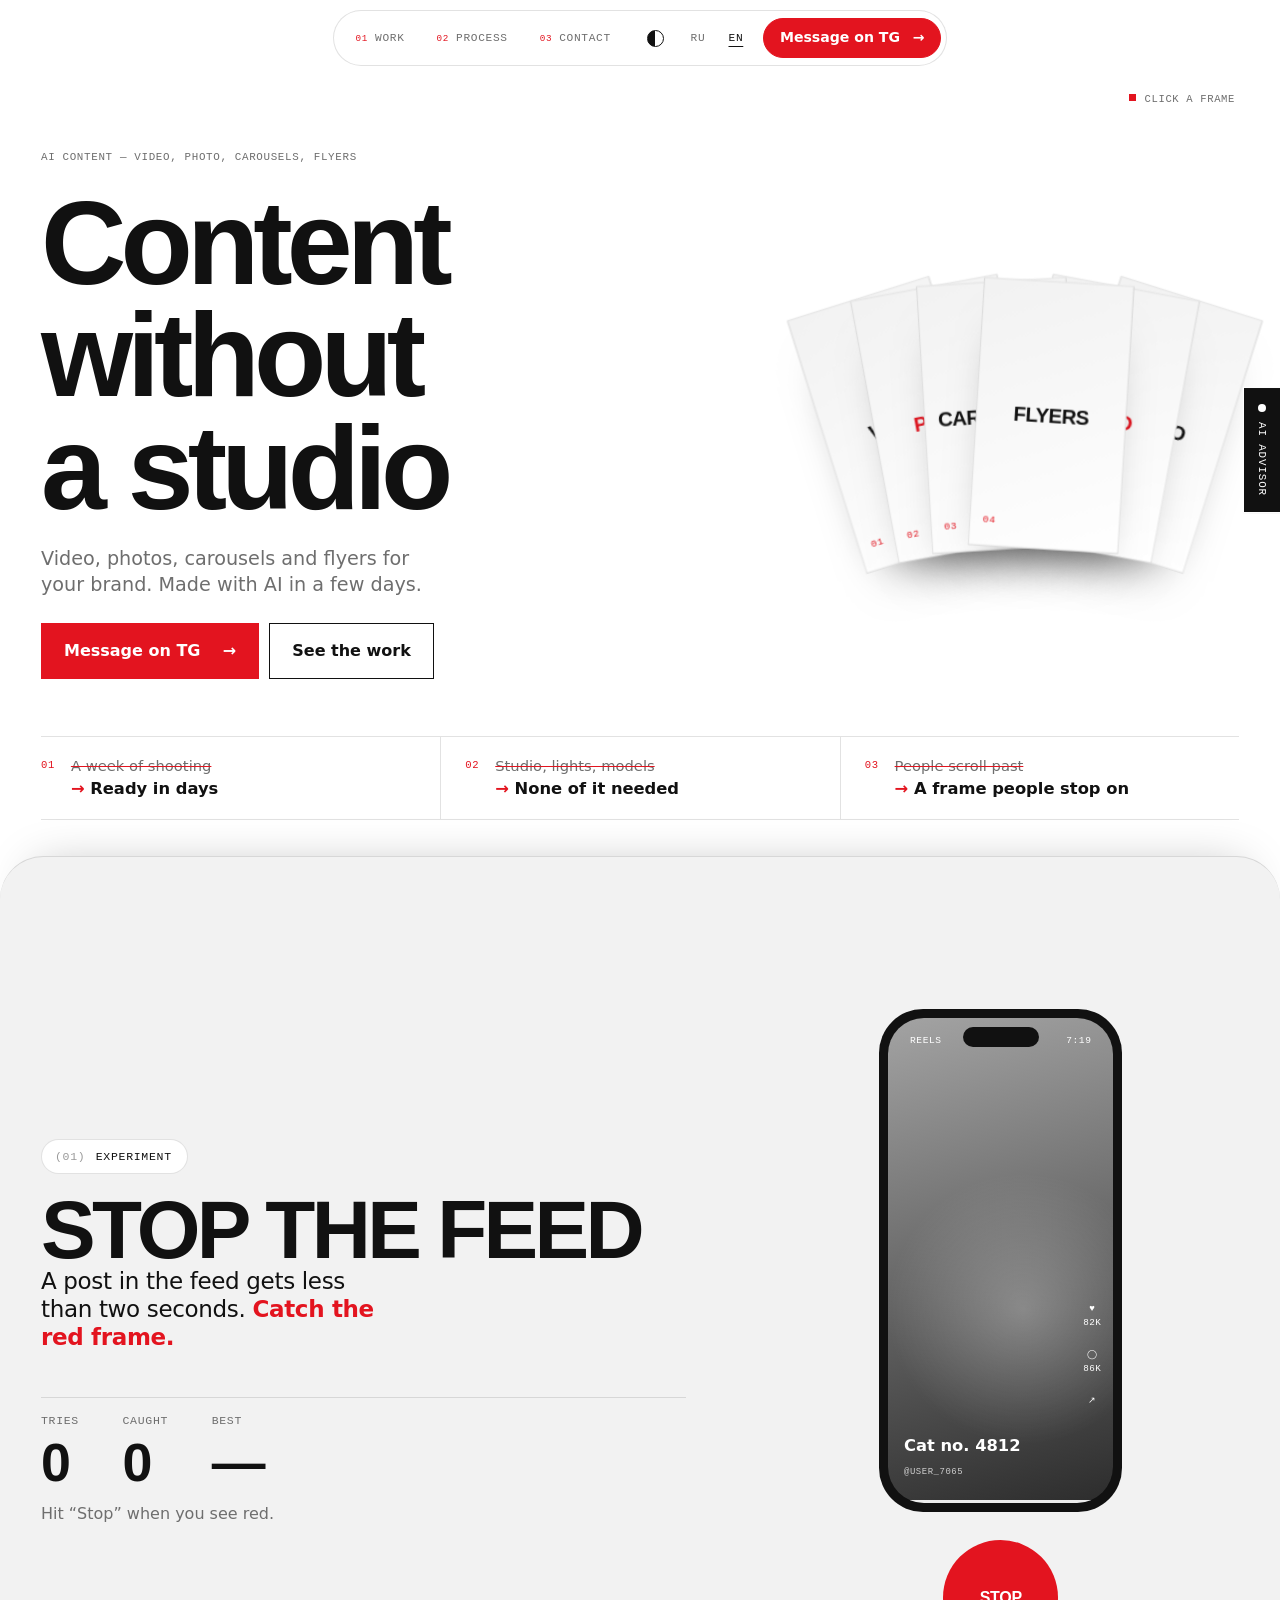
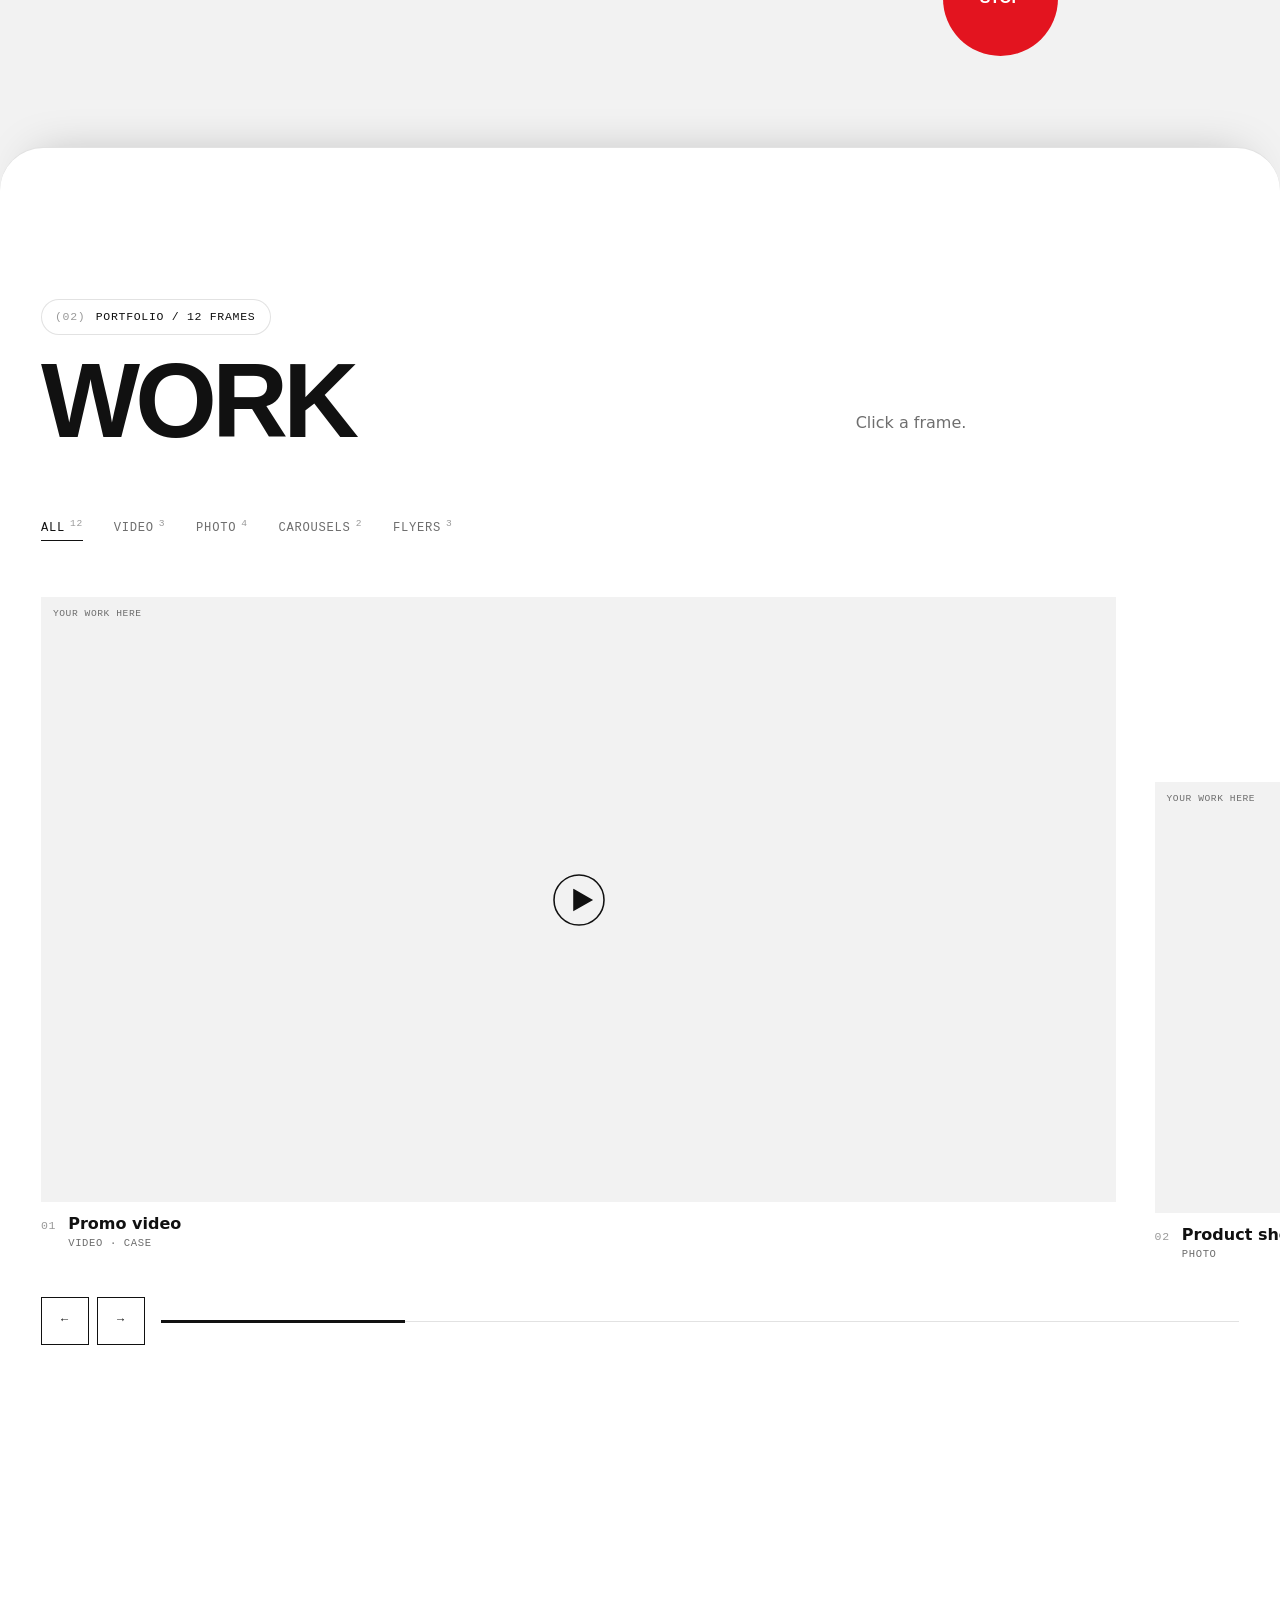
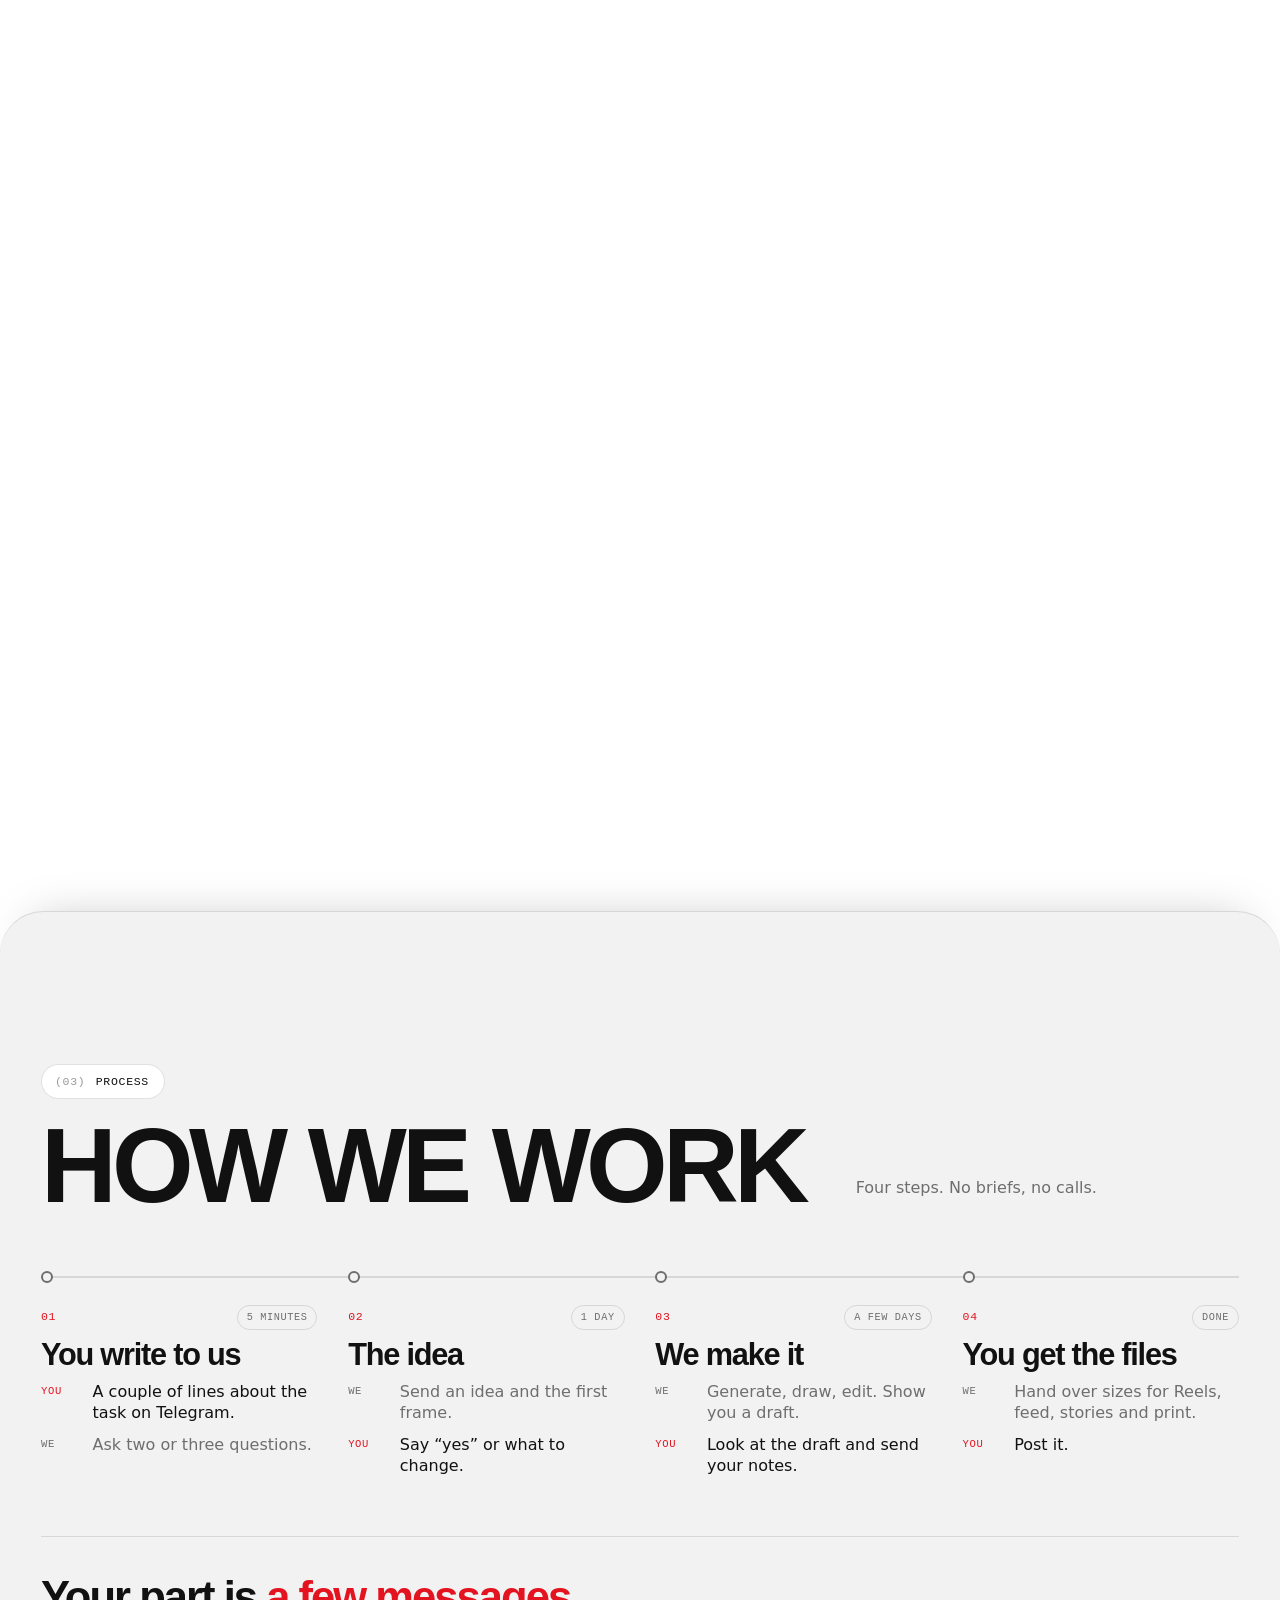
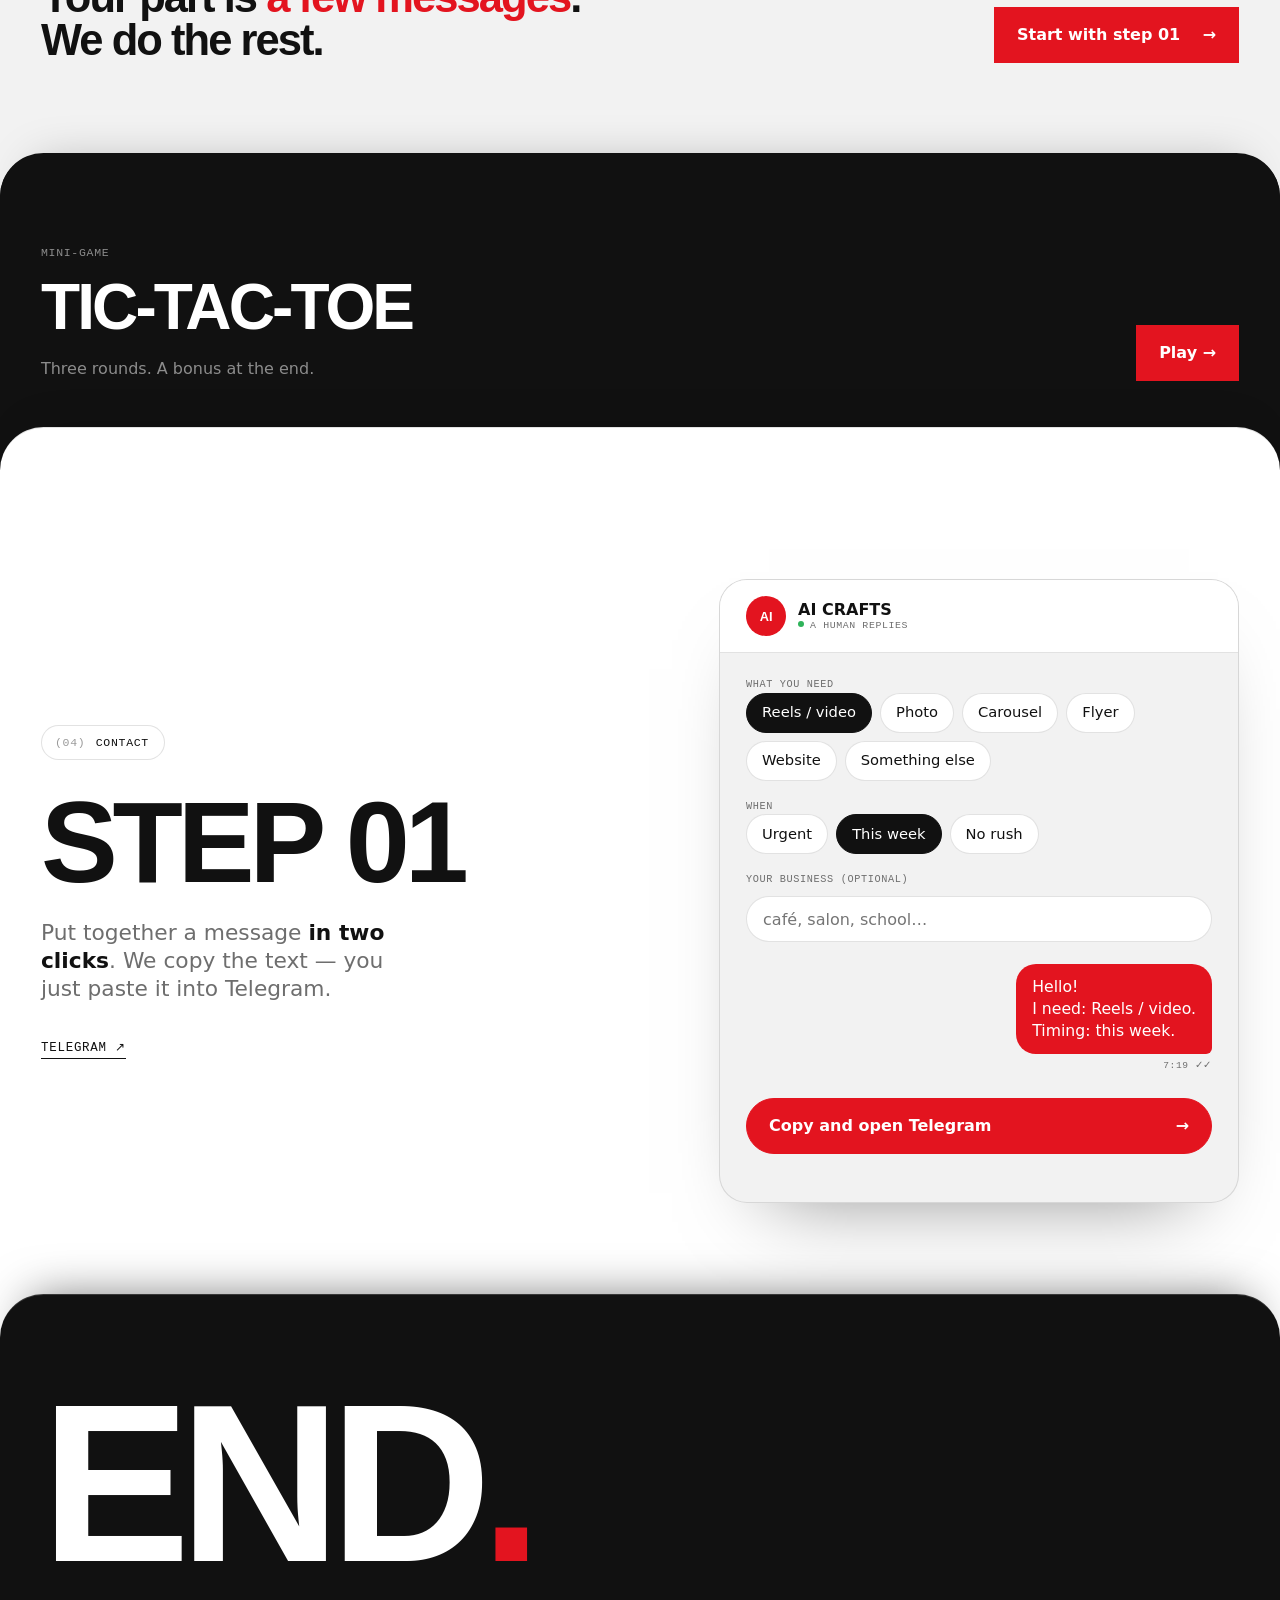
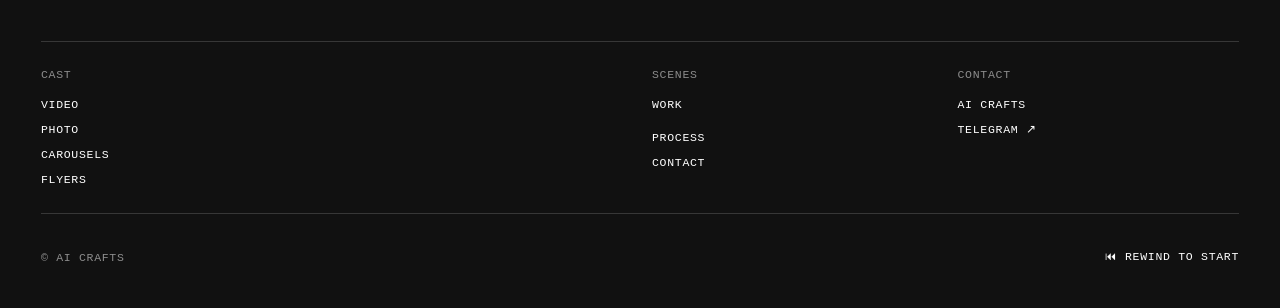
==== commit 75608cb3: "Add files via upload" ====
--- a/index.html
+++ b/index.html
@@ -4,7 +4,7 @@
 <meta charset="utf-8">
 <meta name="viewport" content="width=device-width,initial-scale=1,viewport-fit=cover">
 <meta name="theme-color" content="#ffffff">
-<meta name="build" content="2026-11-27-r46-polish">
+<meta name="build" content="2026-11-27-r47-mobile-sell">
 <title>AI CRAFTS — ИИ-контент</title>
 <meta name="description" content="Видео, фото, карусели и флаеры с помощью ИИ. За дни.">
 <meta property="og:title" content="AI CRAFTS — ИИ-контент">
@@ -132,6 +132,7 @@
       <div class="rail-pin" id="rail-pin"><div class="rail-stick">
         <ul class="works" id="works-list"></ul>
         <p class="works-swipe mono" aria-hidden="true"><span data-i18n="works.swipe">Листайте</span><i id="works-ws"></i><span id="works-wn">1 / 1</span></p>
+        <a class="btn works-cta" href="#contact" data-tg><span data-i18n="works.cta">Хочу так же</span><span class="arr" aria-hidden="true">→</span></a>
         <div class="rail-ctl" id="rail-ctl">
           <button class="ib" id="rail-prev" type="button" aria-label="Назад" data-i18n-attr="aria-label:rail.prev">←</button>
           <div class="rail-bar" aria-hidden="true"><i id="rail-i"></i></div>
--- a/css/site.css
+++ b/css/site.css
@@ -313,6 +313,7 @@
 .eyebrow{display:inline-flex;align-items:center;gap:.9em;justify-self:start;width:max-content;max-width:100%;padding:8px 15px 8px 13px;border:1px solid var(--line);border-radius:999px;background:var(--paper);color:var(--ink)}
 .alt .eyebrow{background:var(--paper)}
 .sec-n::before{counter-increment:sec;content:"(" counter(sec,decimal-leading-zero) ")";color:var(--red-ink)}
+.sec-n[data-n]::before{content:"(" attr(data-n) ")"}
 h2{font-family:var(--font-display);font-weight:800;font-size:clamp(2.3rem,8.2vw,8rem);line-height:.92;letter-spacing:-.045em;text-transform:uppercase;overflow-wrap:break-word;hyphens:auto}
 h2[data-rv]{overflow:hidden;padding-block:.22em .06em;margin-block:-.18em -.06em}
 h2[data-rv]>span{display:block}
@@ -540,7 +541,7 @@
 }
 
 /* ---------- подвал ---------- */
-.ftr{position:relative;margin-top:calc(var(--sheet) * -1);background:var(--ink);color:var(--on-dark);overflow:hidden;border-radius:var(--sheet) var(--sheet) 0 0}
+.ftr{position:relative;margin-top:calc(var(--sheet) * -1);background:var(--ink);color:var(--on-dark);overflow:hidden;border-radius:var(--sheet) var(--sheet) 0 0;border-top:1px solid var(--dark-line);box-shadow:0 -24px 48px -30px rgba(0,0,0,.6)}
 .ftr-in{padding-top:calc(clamp(40px,6vw,88px) + var(--sheet) * .4)!important}
 .ftr-in{padding-block:clamp(40px,6vw,88px) max(28px,env(safe-area-inset-bottom,0px))}
 .end{margin-bottom:clamp(28px,5vw,72px);font-family:var(--font-display);font-weight:800;font-size:clamp(3rem,17.5vw,17rem);line-height:.84;letter-spacing:-.05em;white-space:nowrap}
@@ -831,3 +832,26 @@
 .hdr-hide:not(.menu-open) .tgbar.on{transform:translateY(140%)}
 /* касания без серой вспышки и без задержки двойного тапа */
 a,button,[role="button"],input,label{-webkit-tap-highlight-color:transparent;touch-action:manipulation}
+
+/* ---------- телефон: свой порядок «боль → работы → как работаем → заявка», игры в конце ---------- */
+.works-cta{display:none}
+@media (max-width:767px){
+  main{display:flex;flex-direction:column}
+  main>.hero{order:0}
+  main>#reel-sec{order:1}
+  main>#works{order:2;z-index:2}
+  main>#sites{order:3;z-index:3}
+  main>#process{order:4;z-index:4}
+  main>#contact{order:5;z-index:5}
+  main>#stop{order:6;z-index:6}
+  main>#play{order:7;z-index:7}
+  /* заголовки как на главном экране: строчными, плотно */
+  h2{text-transform:none;letter-spacing:-.05em;font-size:clamp(2.4rem,11vw,3.4rem);line-height:.95}
+  .ct-h{font-size:clamp(2.8rem,14vw,4rem)}
+  .sec-head{margin-bottom:24px}
+  .works-cta{display:flex;margin-top:18px;border-radius:999px}
+  /* главный экран: кнопка заявки главнее, «смотреть работы» — тише */
+  .hero .cta-row .btn{border-radius:999px}
+  .hero .cta-row .btn.ghost{min-height:48px;border-color:var(--line)}
+  .proc-end .btn,.stop-cta,.gcta .btn{border-radius:999px}
+}
